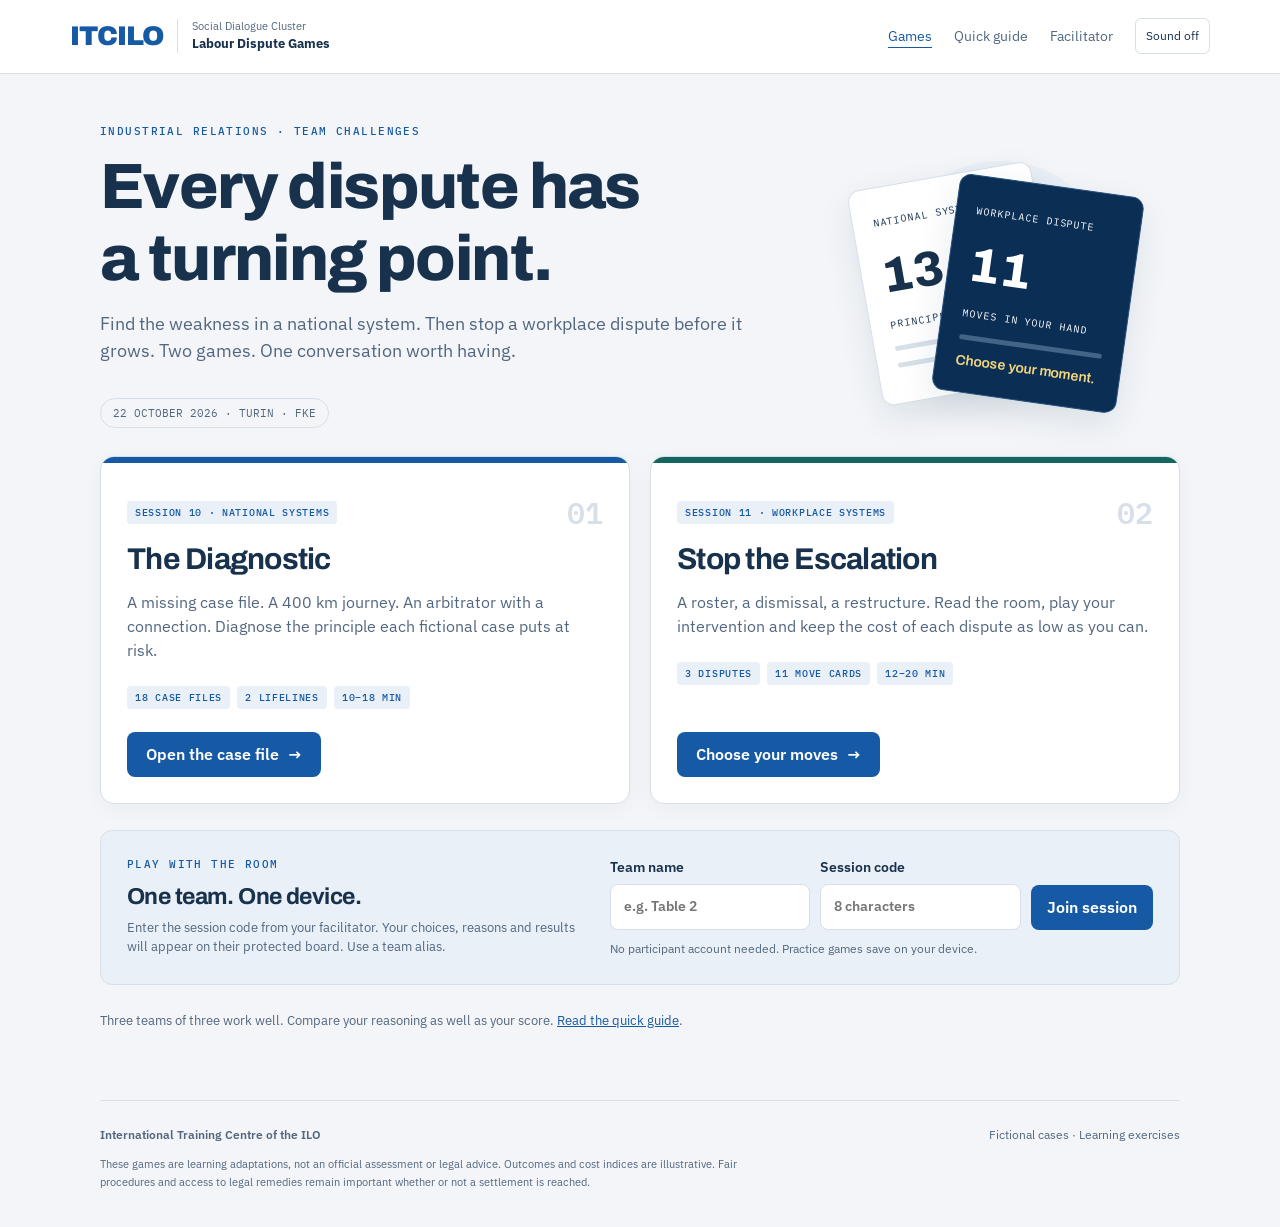
==== index.html @ d2820641 "Publish labour dispute games with secure live facilitator board" ====
<!doctype html>
<html lang="en">
<head>
<meta charset="utf-8"><meta name="viewport" content="width=device-width, initial-scale=1, viewport-fit=cover">
<meta name="theme-color" content="#0b2e55"><meta name="description" content="Two team games for labour dispute resolution training: The Diagnostic and Stop the Escalation. ITCILO Social Dialogue Cluster.">
<title>Labour Dispute Games · ITCILO</title>
<link rel="stylesheet" href="https://fonts.googleapis.com/css2?family=Archivo:wght@500;600;700;800;900&family=IBM+Plex+Mono:wght@400;500;600&family=IBM+Plex+Sans:wght@400;500;600;700&display=swap">
<style>:root{--navy:#0b2e55;--blue:#1659a5;--blue-dark:#104582;--teal:#146760;--gold:#f4d77c;--paper:#f3f5f8;--surface:#fff;--wash:#eaf0f7;--line:#d7dfe9;--ink:#18314c;--muted:#52677f;--green:#156344;--green-wash:#e6f3ec;--amber:#825a0c;--amber-wash:#fff3d6;--red:#a8342f;--red-wash:#fff0ec;--white:#fff;--shadow:0 5px 22px #1230500a;--body:'IBM Plex Sans',system-ui,sans-serif;--heading:'Archivo',system-ui,sans-serif;--mono:'IBM Plex Mono',monospace;--focus:#6c36ce;color-scheme:light}
:root[data-theme="dark"]{--paper:#0c1828;--surface:#13243a;--wash:#1d324c;--line:#35485f;--ink:#e1eaf5;--muted:#b0c0d3;--blue:#75b0f5;--blue-dark:#a0caff;--green:#79d5a6;--green-wash:#183b30;--amber:#f1cf7c;--amber-wash:#3b301a;--red:#ffa499;--red-wash:#412825;--focus:#c1a5ff;color-scheme:dark}
@media(prefers-color-scheme:dark){:root:not([data-theme="light"]){--paper:#0c1828;--surface:#13243a;--wash:#1d324c;--line:#35485f;--ink:#e1eaf5;--muted:#b0c0d3;--blue:#75b0f5;--blue-dark:#a0caff;--green:#79d5a6;--green-wash:#183b30;--amber:#f1cf7c;--amber-wash:#3b301a;--red:#ffa499;--red-wash:#412825;--focus:#c1a5ff;color-scheme:dark}}
*{box-sizing:border-box}html{scroll-behavior:smooth;scroll-padding-top:100px}body{margin:0;background:var(--paper);color:var(--ink);font:16px/1.5 var(--body);-webkit-text-size-adjust:100%}[hidden]{display:none!important}button,input,select,textarea{font:inherit}button{cursor:pointer}button:disabled{cursor:not-allowed}a{color:var(--blue)}a,button,input,textarea,select{touch-action:manipulation}h1,h2,h3,h4{font-family:var(--heading);line-height:1.12;letter-spacing:-.025em;margin:0}h1{font-size:clamp(34px,5.8vw,64px);font-weight:800}h2{font-size:clamp(25px,3vw,36px)}h3{font-size:21px}p{margin:0 0 14px}p:last-child{margin-bottom:0}button{color:inherit}input,select,textarea{width:100%;min-height:46px;padding:11px 13px;border:1px solid var(--line);background:var(--surface);border-radius:8px;color:var(--ink)}textarea{min-height:78px;resize:vertical}label{display:block;font-size:14px;font-weight:600}label>input,label>select,label>textarea{margin-top:6px}small,.small{font-size:13px;color:var(--muted)}.muted{color:var(--muted)}.mono{font-family:var(--mono);font-variant-numeric:tabular-nums}strong{font-weight:600}.skip{position:fixed;top:-80px;left:12px;z-index:40;background:var(--surface);padding:15px}.skip:focus{top:8px}:focus-visible{outline:3px solid var(--focus);outline-offset:3px}button:focus:not(:focus-visible){outline:none}.site-head{background:var(--surface);border-bottom:1px solid var(--line);position:sticky;top:0;z-index:20}.head-inner{max-width:1200px;padding:16px 30px;margin:auto;display:flex;align-items:center;justify-content:space-between;gap:18px}.wordmark{display:flex;align-items:center;gap:14px;text-decoration:none;color:var(--ink)}.wordmark>strong{font-family:var(--heading);font-size:27px;font-weight:900;letter-spacing:-1px;color:var(--blue)}.wordmark>span{border-left:1px solid var(--line);padding-left:14px;font-size:11px;line-height:1.4;color:var(--muted)}.wordmark b{font-size:13px;color:var(--ink)}nav{display:flex;align-items:center;gap:22px}nav a{text-decoration:none;color:var(--muted);font-size:14px}nav a:hover,nav a[aria-current="page"]{color:var(--blue);text-decoration:underline;text-underline-offset:6px}.icon-btn{padding:8px 10px;border:1px solid var(--line);border-radius:6px;background:var(--surface);font-size:12px}main{max-width:1140px;margin:0 auto;padding:38px 30px 70px;min-height:70vh;outline:none}.eyebrow{font:500 11px/1.4 var(--mono);text-transform:uppercase;letter-spacing:.13em;color:var(--blue);margin:0 0 12px}.lead{font-size:18px;color:var(--muted);max-width:62ch;margin-top:16px}.hero{display:grid;grid-template-columns:1.3fr .7fr;gap:50px;align-items:center;padding:12px 0 28px}.hero h1{max-width:14ch}.hero-label{display:inline-flex;border:1px solid var(--line);border-radius:50px;padding:7px 12px;font:11px var(--mono);color:var(--muted);margin-top:20px}.case-art{height:265px;position:relative;display:grid;place-items:center;isolation:isolate}.case-art:before{content:"";position:absolute;background:var(--wash);width:230px;height:230px;border-radius:50%;z-index:-2}.art-sheet{position:absolute;border:1px solid var(--line);border-radius:12px;box-shadow:0 13px 35px #0b2e5519;background:var(--surface);width:186px;padding:20px;height:218px;transform:rotate(-10deg) translateX(-44px)}.art-sheet.front{background:var(--navy);color:var(--white);transform:rotate(8deg) translate(40px,12px);border-color:#244f7c}.art-sheet .line{height:5px;background:var(--line);margin-top:12px;border-radius:3px}.art-sheet.front .line{background:#426487}.art-sheet b{display:block;font:800 49px var(--heading);margin:18px 0 8px}.art-sheet span{font:10px var(--mono);letter-spacing:.1em}.art-sheet .seal{color:var(--gold);font:600 14px var(--heading);margin-top:13px}.grid-two{display:grid;grid-template-columns:1fr 1fr;gap:20px}.game-card{border:1px solid var(--line);border-radius:14px;background:var(--surface);overflow:hidden;display:flex;flex-direction:column;box-shadow:var(--shadow)}.game-card .accent{height:6px;background:var(--blue)}.game-card.teal .accent{background:var(--teal)}.game-card .body{padding:26px;display:flex;flex-direction:column;flex:1}.game-card h2{font-size:30px;margin:8px 0 13px}.game-card p{color:var(--muted)}.card-top{display:flex;justify-content:space-between;align-items:center}.game-num{font:600 30px var(--mono);color:var(--line)}.tag{display:inline-flex;align-items:center;font:500 10px var(--mono);letter-spacing:.07em;text-transform:uppercase;border-radius:4px;padding:5px 8px;background:var(--wash);color:var(--blue)}.game-card .tags{display:flex;gap:7px;flex-wrap:wrap;margin:10px 0 23px}.game-card .btn{align-self:flex-start;margin-top:auto}.btn{display:inline-flex;align-items:center;justify-content:center;gap:9px;border:1px solid transparent;border-radius:8px;background:var(--blue);color:var(--surface);font-weight:600;min-height:45px;padding:11px 18px;text-decoration:none;line-height:1.3}.btn:hover:not(:disabled){background:var(--blue-dark)}.btn.secondary{background:var(--surface);color:var(--ink);border-color:var(--line)}.btn.secondary:hover:not(:disabled){background:var(--wash)}.btn.danger{background:var(--red);color:var(--surface)}.btn.gold{background:var(--gold);color:var(--navy)}.btn:disabled{opacity:.45}.btn.small{font-size:13px;min-height:36px;padding:8px 12px}.actions{display:flex;align-items:center;flex-wrap:wrap;gap:10px;margin-top:20px}.panel{background:var(--surface);border:1px solid var(--line);border-radius:12px;padding:26px;box-shadow:var(--shadow)}.section{margin-top:26px}.join-panel{margin-top:26px;display:grid;grid-template-columns:1fr 1.2fr;gap:30px;background:var(--wash);box-shadow:none}.join-panel h2{font-size:23px;margin-bottom:8px}.join-form{display:grid;grid-template-columns:1fr 1fr auto;align-items:end;gap:10px}.join-form .btn{padding-inline:15px}.join-note{grid-column:1/-1;font-size:12px;color:var(--muted)}.error{font-size:14px;color:var(--red);margin-top:12px}.error:empty{display:none}.notice{border:1px solid var(--line);border-left:4px solid var(--blue);padding:14px 18px;background:var(--wash);border-radius:7px;font-size:14px;margin-bottom:20px}.notice.warning{border-left-color:var(--amber);background:var(--amber-wash);color:var(--amber)}.notice.good{border-left-color:var(--green);background:var(--green-wash);color:var(--green)}.notice .actions{margin-top:10px}.back{display:inline-block;text-decoration:none;font-size:13px;margin-bottom:20px}.setup{max-width:780px;margin:auto}.setup h1{font-size:40px}.setup .lead{font-size:16px}.fields{display:grid;grid-template-columns:1fr 1fr;gap:18px;margin:24px 0}.fields .wide{grid-column:1/-1}.choice-row{display:flex;gap:10px;flex-wrap:wrap;margin-top:8px}.choice{flex:1;text-align:left;background:var(--surface);border:1px solid var(--line);padding:15px;border-radius:8px;min-width:125px}.choice b{display:block;font-size:21px}.choice span{font-size:12px;color:var(--muted)}.choice[aria-pressed="true"]{border:2px solid var(--blue);padding:14px;background:var(--wash)}.rules{display:grid;grid-template-columns:repeat(3,1fr);gap:13px;margin:20px 0}.rule{font-size:13px;color:var(--muted)}.rule b{display:block;color:var(--ink);margin-bottom:4px}.game-top{display:flex;align-items:center;justify-content:space-between;gap:14px;flex-wrap:wrap;margin-bottom:18px}.game-top h1{font-size:26px}.connection{font-size:12px;color:var(--muted);display:flex;align-items:center;gap:7px}.dot{width:7px;height:7px;background:var(--green);border-radius:50%;display:inline-block}.hud{display:grid;grid-template-columns:1.3fr 1fr 1fr 1fr;border:1px solid var(--line);border-radius:10px;background:var(--surface);margin-bottom:17px;overflow:hidden}.stat{padding:14px 18px;border-right:1px solid var(--line);min-width:0}.stat:last-child{border:0}.stat small{display:block;font-size:10px;letter-spacing:.08em;text-transform:uppercase;font-family:var(--mono)}.stat b{display:block;font:600 24px var(--mono);margin-top:2px}.stat.team b{font:600 17px var(--heading);margin-top:7px;overflow-wrap:anywhere}.progress{height:4px;background:var(--line);border-radius:2px;overflow:hidden;margin-bottom:22px}.progress i{display:block;background:var(--blue);height:100%;transition:width .4s}.case-layout{display:grid;grid-template-columns:minmax(0,1fr) 240px;gap:20px;align-items:start}.case-content{padding:30px;position:relative}.case-stamp{display:flex;align-items:center;justify-content:space-between;gap:10px;margin-bottom:15px}.case-stamp .eyebrow{margin:0}.case-prompt{font:600 clamp(22px,2.7vw,29px)/1.35 var(--heading);letter-spacing:-.015em;margin:0 0 22px;overflow-wrap:anywhere}.side-note{background:var(--wash);border:1px solid var(--line);padding:20px;border-radius:10px;font-size:14px}.side-note h3{font-size:17px;margin-bottom:11px}.side-note p{color:var(--muted);font-size:13px}.side-note ol{padding-left:19px;margin:0;color:var(--muted);font-size:13px}.side-note li{margin-bottom:9px}.principles{display:grid;grid-template-columns:repeat(3,minmax(0,1fr));gap:9px;margin-top:14px}.principle{border:1px solid var(--line);background:var(--surface);border-radius:7px;display:flex;align-items:center;gap:8px;text-align:left;padding:12px 10px;font-size:13px;min-height:51px;overflow-wrap:anywhere}.principle em{font:11px var(--mono);font-style:normal;color:var(--muted)}.principle:hover:not(:disabled),.move:hover:not(:disabled){border-color:var(--blue);background:var(--wash)}.principle.selected,.move.selected{border:2px solid var(--blue);background:var(--wash);padding:11px 9px}.principle:disabled{opacity:.3}.principle.correct{opacity:1;color:var(--green);background:var(--green-wash);border-color:var(--green)}.principle.incorrect{opacity:1;color:var(--red);background:var(--red-wash);border-color:var(--red)}.commit{border-top:1px solid var(--line);margin-top:23px;padding-top:19px}.confidence{display:flex;gap:15px;flex-wrap:wrap;margin:14px 0;font-size:13px}.confidence label{font-weight:400;display:flex;align-items:center;gap:6px;font-size:13px}.confidence input{width:16px;min-height:16px;height:16px;margin:0;accent-color:var(--blue)}.feedback{margin-top:22px;border:1px solid var(--line);border-radius:9px;padding:21px;background:var(--wash)}.feedback h3{font-size:22px;margin-bottom:11px}.feedback.good{background:var(--green-wash);border-color:var(--green)}.feedback.good h3{color:var(--green)}.feedback.hold{background:var(--amber-wash);border-color:var(--amber)}.feedback.hold h3{color:var(--amber)}.feedback.bad{background:var(--red-wash);border-color:var(--red)}.feedback.bad h3{color:var(--red)}.feedback p{font-size:15px}.def{font-size:13px;border-top:1px solid var(--line);padding-top:12px;margin-top:12px;color:var(--muted)}.cost-ladder{display:grid;grid-template-columns:repeat(6,1fr);margin:18px 0 25px;gap:5px}.cost-step{font:12px var(--mono);text-align:center;color:var(--muted)}.cost-step:before{content:"";display:block;height:7px;background:var(--line);border-radius:2px;margin-bottom:5px}.cost-step.on:before{background:var(--blue)}.cost-step.hot:before{background:var(--red)}.cost-step.active{font-weight:600;color:var(--ink)}.hand{display:grid;grid-template-columns:repeat(3,minmax(0,1fr));gap:11px}.move{display:flex;flex-direction:column;gap:8px;text-align:left;border:1px solid var(--line);border-radius:8px;padding:14px;background:var(--surface);min-height:180px;position:relative;transition:transform .15s,border-color .15s}.move.selected{padding:13px;transform:translateY(-4px)}.move-top{display:flex;justify-content:space-between;align-items:center;font:11px var(--mono);color:var(--muted)}.move strong{font:600 16px/1.25 var(--heading)}.move .desc{font-size:12px;line-height:1.4;color:var(--muted)}.move.used{background:var(--wash);border-style:dashed}.move.used strong{color:var(--muted)}.used-mark{font:10px var(--mono);text-transform:uppercase;color:var(--muted);margin-top:auto}.selection-line{font-size:14px;margin-top:20px;color:var(--muted)}.result-hero{background:var(--navy);color:var(--white);border-radius:12px;padding:32px;margin-bottom:23px}.result-hero .eyebrow{color:var(--gold)}.result-hero h1{font-size:35px}.big-score{font:700 clamp(48px,8vw,76px)/1.1 var(--mono);letter-spacing:-.06em;margin:20px 0}.big-score span{font-size:24px;color:#c0d1e5;letter-spacing:0}.result-hero p{color:#d2e0f1}.metrics{display:grid;grid-template-columns:repeat(3,1fr);gap:10px;margin-top:24px}.metric{border-top:1px solid #53708e;padding-top:12px;font-size:12px;color:#c5d6e9}.metric b{font:500 24px var(--mono);display:block;color:var(--white);margin-bottom:2px}.review-list{margin:18px 0}.review{border:1px solid var(--line);border-radius:8px;margin-top:9px;background:var(--surface);overflow:hidden}.review summary{padding:15px 17px;font-size:14px;cursor:pointer}.review .review-body{padding:0 17px 17px;font-size:14px;color:var(--muted)}.review .review-body p{margin:0 0 8px}.badge{display:inline-block;font:10px var(--mono);border-radius:4px;padding:4px 7px;background:var(--wash);color:var(--muted)}.badge.good{background:var(--green-wash);color:var(--green)}.badge.bad{background:var(--red-wash);color:var(--red)}.badge.hold{background:var(--amber-wash);color:var(--amber)}.rank{font:600 23px var(--mono);color:var(--blue)}.table-wrap{overflow-x:auto;margin-top:17px}table{width:100%;border-collapse:collapse;font-size:14px}th{text-align:left;font:11px var(--mono);text-transform:uppercase;color:var(--muted);padding:12px 10px;border-bottom:2px solid var(--line)}td{padding:14px 10px;border-bottom:1px solid var(--line);vertical-align:top}td:first-child,th:first-child{padding-left:0}td.team-name{font-weight:600;max-width:170px;overflow-wrap:anywhere}.board-head{background:var(--navy);color:var(--white);border-radius:12px;padding:26px;display:flex;justify-content:space-between;gap:24px;align-items:center;margin:20px 0}.board-head .eyebrow{color:var(--gold)}.room-code{font:600 clamp(27px,5vw,47px) var(--mono);letter-spacing:.12em;overflow-wrap:anywhere}.room-clock{font:500 42px var(--mono)}.board-head small{color:#c9d9ee}.session-list{display:grid;grid-template-columns:repeat(auto-fit,minmax(210px,1fr));gap:10px;margin:20px 0}.session-button{text-align:left;padding:15px;border:1px solid var(--line);background:var(--surface);border-radius:8px}.session-button[aria-pressed=true]{border:2px solid var(--blue);padding:14px;background:var(--wash)}.session-button b{display:block;margin:5px 0;font-size:15px}.session-button .mono{font-size:12px;color:var(--blue)}.login-panel{max-width:500px;margin:40px auto}.login-panel h1{font-size:34px}.login-panel label{margin-top:18px}.guide h1{font-size:44px}.guide .panel h2{font-size:27px;margin-bottom:15px}.guide li{margin-bottom:9px}.source-list{display:flex;gap:10px;flex-wrap:wrap;margin-top:20px}.source-list a{font-size:13px;display:inline-block;border:1px solid var(--line);padding:10px 12px;border-radius:6px;background:var(--surface)}.site-foot{border-top:1px solid var(--line);max-width:1080px;margin:auto;padding:25px 0 35px;color:var(--muted);font-size:12px}.site-foot>div{display:flex;justify-content:space-between;gap:20px;margin-bottom:12px}.site-foot p{max-width:95ch;font-size:11px;line-height:1.6}.toast{position:fixed;bottom:25px;left:50%;transform:translateX(-50%);background:var(--navy);color:var(--white);padding:12px 19px;border:1px solid #5c7898;border-radius:9px;max-width:calc(100vw - 30px);font-size:14px;z-index:80;opacity:0;pointer-events:none}.toast.visible{opacity:1}.empty{text-align:center;padding:40px 20px;color:var(--muted);border:1px dashed var(--line);border-radius:10px}.screen-only{}.projector .admin-controls,.projector .details-area,.projector .create-room,.projector .session-list,.projector .board-intro{display:none}.projector table{font-size:20px}.projector th{font-size:13px}.projector .board-head{padding:40px}.projector .room-code{font-size:54px}.projector .room-clock{font-size:60px}.projector .rank{font-size:30px}.login-panel input{font-size:16px}.divider{border:0;border-top:1px solid var(--line);margin:25px 0}dialog{background:var(--surface);color:var(--ink);border:1px solid var(--line);border-radius:12px;max-width:440px;padding:26px}dialog::backdrop{background:#071c37aa}dialog h2{font-size:26px;margin-bottom:12px}dialog .actions{justify-content:flex-end}.theme-select{width:auto;min-height:30px;padding:3px 7px;font-size:11px}.saved-grid{display:flex;flex-wrap:wrap;gap:10px;margin:20px 0}.linklike{border:0;background:none;color:var(--blue);padding:0;font-size:13px;text-decoration:underline;cursor:pointer}.streak{font:12px var(--mono);color:var(--green);margin-left:auto}.share-link{font-size:12px;font-family:var(--mono);overflow-wrap:anywhere}.timer-expired{color:var(--gold)}.takeaway-status{min-height:20px;font-size:12px;color:var(--muted);margin-top:7px}.takeaway-status:empty{min-height:0}.practice-table{margin-top:16px}.choice-row+.small{margin-top:8px}.field-title{font-size:14px;font-weight:600}.hint-button{font-size:12px;padding:7px 10px;min-height:34px}.lock-row{display:flex;gap:12px;align-items:center;flex-wrap:wrap}.lock-row .btn{margin-right:auto}.fade-in{animation:appear .25s ease}@keyframes appear{from{opacity:.4;transform:translateY(5px)}to{opacity:1;transform:translateY(0)}}
@media(max-width:1050px){.hero{gap:20px}.case-layout{grid-template-columns:minmax(0,1fr) 205px}.principles{grid-template-columns:repeat(2,minmax(0,1fr))}.join-panel{grid-template-columns:1fr}.site-foot{margin-inline:30px}.case-content{padding:24px}.hand{grid-template-columns:repeat(2,minmax(0,1fr))}}
@media(max-width:700px){.head-inner{padding:12px 16px;gap:10px;flex-wrap:wrap}.wordmark>strong{font-size:23px}nav{gap:17px;margin-left:auto}nav a{font-size:12px}.wordmark>span{font-size:9px}.wordmark b{font-size:11px}.icon-btn{font-size:10px;padding:6px}main{padding:25px 16px 45px}.hero{grid-template-columns:1fr;padding-top:5px}.hero h1{max-width:19ch}.hero .lead{font-size:16px}.case-art{display:none}.grid-two{grid-template-columns:1fr}.game-card .body{padding:23px}.game-card h2{font-size:28px}.join-panel{padding:20px;gap:20px}.join-form{grid-template-columns:1fr 1fr}.join-form .btn{grid-column:1/-1}.fields{grid-template-columns:1fr;gap:15px}.fields .wide{grid-column:auto}.setup{padding:23px}.setup h1{font-size:34px}.rules{grid-template-columns:1fr;gap:10px}.rule b{display:inline;margin-right:6px}.case-layout{grid-template-columns:1fr}.side-note{display:none}.case-content{padding:21px}.case-prompt{font-size:23px}.principles{grid-template-columns:repeat(2,minmax(0,1fr))}.principle{font-size:13px;padding:11px 9px}.principle.selected{padding:10px 8px}.hand{gap:9px}.move{padding:12px;min-height:192px}.move.selected{padding:11px}.move strong{font-size:15px}.move .desc{font-size:12px}.hud{grid-template-columns:1fr 1fr}.stat{padding:11px 14px}.stat:nth-child(2){border-right:0}.stat:nth-child(-n+2){border-bottom:1px solid var(--line)}.stat b{font-size:21px}.game-top h1{font-size:23px}.panel{padding:21px}.board-head{flex-direction:column;align-items:flex-start;gap:12px;padding:21px}.room-code{font-size:30px}.board-head .clock-box{display:flex;gap:14px;align-items:center}.room-clock{font-size:35px}.result-hero{padding:26px}.result-hero h1{font-size:28px}.metrics{grid-template-columns:repeat(3,1fr)}.metric b{font-size:22px}.metric{font-size:11px}.site-foot{margin-inline:16px}.site-foot>div{flex-direction:column;gap:6px}.choice{padding:12px}.choice[aria-pressed=true]{padding:11px}.choice span{font-size:11px}.projector .board-head{padding:25px}.projector .room-code{font-size:33px}.projector table{font-size:15px}.source-list{flex-direction:column}.review summary{font-size:13px}.back{margin-bottom:15px}.case-stamp .tag{font-size:9px}}
@media(max-width:390px){nav{width:100%;justify-content:space-between;margin-top:3px}.choice{min-width:90px;flex-basis:90px}.hand{grid-template-columns:1fr 1fr}.move{padding:10px}.move.selected{padding:9px}.case-content{padding:16px}.principle{font-size:12px}}
@media(prefers-reduced-motion:reduce){html{scroll-behavior:auto}*,*:before,*:after{animation:none!important;transition:none!important}}
@media print{.site-head,.site-foot,nav,.admin-controls,.actions,.create-room,.session-list,.screen-only{display:none!important}main{max-width:none;padding:0}.panel,.board-head,.result-hero{box-shadow:none;break-inside:avoid}.review{break-inside:avoid}.review .review-body{display:block}body{background:white;color:black}.projector table{font-size:14px}details::details-content{display:block}a{color:black}.result-hero,.board-head{color:black;background:white;border:1px solid #888}.result-hero p,.metric,.metric b,.board-head small,.board-head .eyebrow{color:black}}
</style>
</head>
<body>
<a class="skip" href="#main">Skip to game</a>
<header class="site-head"><div class="head-inner"><a href="#hub" class="wordmark" aria-label="ITCILO Labour Dispute Games home"><strong>ITCILO</strong><span>Social Dialogue Cluster<br><b>Labour Dispute Games</b></span></a><nav aria-label="Main navigation"><a href="#hub">Games</a><a href="#guide">Quick guide</a><a href="#facilitator">Facilitator</a><button id="sound" class="icon-btn" aria-pressed="false">Sound off</button></nav></div></header>
<main id="main" tabindex="-1"></main>
<footer class="site-foot"><div><strong>International Training Centre of the ILO</strong><span>Fictional cases · Learning exercises</span></div><p>These games are learning adaptations, not an official assessment or legal advice. Outcomes and cost indices are illustrative. Fair procedures and access to legal remedies remain important whether or not a settlement is reached.</p></footer>
<div id="toast" class="toast" role="status" aria-live="polite"></div>
<dialog id="confirm"><form method="dialog"><h2 id="confirm-title">Confirm</h2><p id="confirm-copy"></p><div class="actions"><button value="cancel" class="btn secondary">Cancel</button><button value="ok" class="btn">Continue</button></div></form></dialog>
<noscript><div class="notice">Enable JavaScript to play the games.</div></noscript>
<script>const DATA = {
  "PRINCIPLES": [
    {
      "id": "efficiency",
      "n": 1,
      "name": "Efficiency",
      "def": "The institution resolves disputes while minimizing resource use and maximizing net benefit, tempered by the complexity of the case."
    },
    {
      "id": "speediness",
      "n": 2,
      "name": "Speediness",
      "def": "Dispute resolution without undue delay, through swift, streamlined and unbureaucratic procedures."
    },
    {
      "id": "accountability",
      "n": 3,
      "name": "Accountability",
      "def": "The institution promotes transparency and has mechanisms making it, and its practitioners, answerable to society for performance."
    },
    {
      "id": "accessibility",
      "n": 4,
      "name": "Accessibility",
      "def": "The institution takes measures to reduce or remove barriers to resolving disputes — including factors that quietly put users off."
    },
    {
      "id": "independence",
      "n": 5,
      "name": "Independence",
      "def": "The institution performs its functions by reference to the law and merit, without inappropriate external influence."
    },
    {
      "id": "impartiality",
      "n": 6,
      "name": "Impartiality",
      "def": "The institution guards against actual or perceived bias, including through a culture of declaring and managing conflicts of interest."
    },
    {
      "id": "fairness",
      "n": 7,
      "name": "Fairness",
      "def": "Outcomes are not only fair but are reached, and seen to be reached, in a fair way."
    },
    {
      "id": "equality",
      "n": 8,
      "name": "Equality",
      "def": "The institution provides for equality by facilitating fair and equitable redress for disputes."
    },
    {
      "id": "professionalism",
      "n": 9,
      "name": "Professionalism",
      "def": "The institution has specialized expertise, recruits on merit, trains its people, and holds them to published standards of conduct."
    },
    {
      "id": "enforcement",
      "n": 10,
      "name": "Enforcement",
      "def": "The institution has mechanisms to ensure effective compliance with the final resolution."
    },
    {
      "id": "voluntarism",
      "n": 11,
      "name": "Voluntarism",
      "def": "Parties have a free choice of method and retain control over the process and its outcome. Not absolute: law or a collective agreement may prescribe."
    },
    {
      "id": "confidentiality",
      "n": 12,
      "name": "Confidentiality",
      "def": "Nothing produced in the dispute resolution process is disclosed to non-participants, subject to specified exceptions."
    },
    {
      "id": "prevention",
      "n": 13,
      "name": "Prevention",
      "def": "An effective institution assists in preventing disputes, not only in resolving them once they have erupted."
    }
  ],
  "SYMPTOMS": [
    {
      "ref": "A-11",
      "text": "The only office that accepts filings is 400 kilometres away, and it opens 09:00 to 15:00 on weekdays.",
      "answer": [
        "accessibility"
      ],
      "why": "Opening hours that require a day off, and a journey most claimants cannot afford, are exactly the barriers the tool means by factors that “obstruct or disincentivize use”."
    },
    {
      "ref": "A-27",
      "text": "The hearing is adjourned because nobody can find the case file. It is the second time this year.",
      "answer": [
        "efficiency"
      ],
      "why": "Case management and accurate, retrievable records sit under efficiency. Every lost file is a wasted hearing day paid for by both parties."
    },
    {
      "ref": "B-03",
      "text": "The law sets a 30-day limit for conciliation. Last year the average was eleven months. Nobody reports that figure.",
      "answer": [
        "speediness"
      ],
      "why": "Speediness is measured by whether statutory deadlines are met and whether delay is monitored at all. Unmeasured delay is nobody’s problem."
    },
    {
      "ref": "B-14",
      "text": "You ask how many cases the institution closed last year. Nobody can tell you, and nothing is published.",
      "answer": [
        "accountability"
      ],
      "why": "Public performance reporting is the cheapest accountability measure there is, and its absence is the easiest finding to act on."
    },
    {
      "ref": "C-02",
      "text": "The institution’s budget was cut by 40 per cent the year after it ruled against a state-owned enterprise.",
      "answer": [
        "independence"
      ],
      "why": "Funding is the quietest lever of all. If the budget can be squeezed after an unpopular decision, the institution is not independent whatever the statute says."
    },
    {
      "ref": "C-19",
      "text": "The arbitrator’s brother-in-law is HR director at the respondent company. He did not mention it.",
      "answer": [
        "impartiality"
      ],
      "why": "Independence is about the institution and the outside world; impartiality is about this individual and this case. The failure here is the undeclared interest."
    },
    {
      "ref": "D-08",
      "text": "The decision arrives as a single line: “Claim dismissed.” No reasons are given.",
      "answer": [
        "fairness"
      ],
      "why": "Reasoned decision-making is a fairness element. Justice has to be seen to be done, and an unexplained outcome cannot be."
    },
    {
      "ref": "D-21",
      "text": "Women are 42 per cent of the workforce and 9 per cent of claimants. Nobody has asked why.",
      "answer": [
        "equality"
      ],
      "why": "Equality is not about who walks through the door. It is about who never does — which is why the tool asks for disaggregated data."
    },
    {
      "ref": "E-05",
      "text": "The conciliator transferred in from the vehicle licensing desk three weeks ago, after two days of induction.",
      "answer": [
        "professionalism"
      ],
      "why": "Conciliation is a taught, accredited skill that decays without practice. Specialization and induction are both professionalism elements."
    },
    {
      "ref": "E-17",
      "text": "The tribunal awarded three months’ pay. Eighteen months later the worker is still trying to collect it.",
      "answer": [
        "enforcement"
      ],
      "why": "An unenforceable award is an expensive piece of paper. A system can score well on everything else and still fail here."
    },
    {
      "ref": "F-06",
      "text": "Both parties want to attempt a settlement they design themselves. They are told the matter must go to arbitration, but no legal or agreed requirement is identified.",
      "answer": [
        "voluntarism"
      ],
      "why": "Voluntarism means free choice of method and control of the outcome. It is not absolute — but a blanket requirement with no justification is a failure."
    },
    {
      "ref": "F-12",
      "text": "What a party said in mediation last month appears in the employer’s submission to the court.",
      "answer": [
        "confidentiality"
      ],
      "why": "No confidentiality, no candour. No candour, no settlement. Exceptions have to be defined in advance, not improvised."
    },
    {
      "ref": "G-01",
      "text": "The same shift-pattern dispute has arrived from the same sector eleven times. Nobody has asked why.",
      "answer": [
        "prevention"
      ],
      "why": "Repeated disputes with the same underlying cause call for analysis and preventive action, rather than processing every case in isolation."
    },
    {
      "ref": "A-33",
      "text": "The filing form runs to nine pages and must be countersigned by an advocate.",
      "answer": [
        "accessibility"
      ],
      "why": "A procedure only a lawyer can start is a procedure most workers cannot use. Complexity is a barrier like any other."
    },
    {
      "ref": "C-24",
      "text": "Appointments to the tribunal are made personally by the minister. There are no published criteria.",
      "answer": [
        "independence"
      ],
      "why": "Transparent, merit-based appointment is an independence element. An appointment that is a gift can be withdrawn like one."
    },
    {
      "ref": "C-31",
      "text": "A conciliator accepts a lunch invitation from one party’s lawyer while the case is live.",
      "answer": [
        "impartiality"
      ],
      "why": "The standard covers perceived as well as actual bias. Nothing improper need have been said for the process to look bought."
    },
    {
      "ref": "E-28",
      "text": "A settlement signed at conciliation cannot be enforced without starting fresh proceedings in another court.",
      "answer": [
        "enforcement"
      ],
      "why": "Enforcement includes an accessible way to give settlements legal effect and secure compliance. Ratification may be required in some systems; unnecessary fresh litigation can undermine the remedy."
    },
    {
      "ref": "B-22",
      "text": "A case has lain dormant for fourteen months. There is no route to complain about the delay.",
      "answer": [
        "speediness",
        "accountability"
      ],
      "why": "Both are defensible. Speediness asks whether delay is monitored and whether there is a complaints route; accountability asks whether anyone answers for performance. Plenty of systems are slow — the ones that improve are the ones you can complain to."
    }
  ],
  "CARDS": [
    {
      "id": "c1",
      "name": "Standing joint forum",
      "src": "R94",
      "desc": "A regular body where management and workers discuss operational matters that are not on the bargaining table."
    },
    {
      "id": "c2",
      "name": "Notice and consultation",
      "src": "R94",
      "desc": "Tell people before you change something that affects them, and hear them before it is final."
    },
    {
      "id": "c3",
      "name": "Written grievance procedure",
      "src": "R130",
      "desc": "A route anyone can find and use, uncomplicated, with formality kept to a minimum."
    },
    {
      "id": "c4",
      "name": "Time limits, measured",
      "src": "R130",
      "desc": "A deadline at each stage, compliance reported monthly to someone senior."
    },
    {
      "id": "c5",
      "name": "Right to representation",
      "src": "R130",
      "desc": "Enable representation and accompaniment through the applicable grievance procedure, including appropriate workers’ representatives."
    },
    {
      "id": "c6",
      "name": "Supervisor conflict training",
      "src": "ICMS",
      "desc": "Line managers equipped to handle a disagreement rather than escalate it."
    },
    {
      "id": "c7",
      "name": "A second door",
      "src": "ICMS",
      "desc": "Another way in besides the line manager, and people know it exists."
    },
    {
      "id": "c8",
      "name": "Internal mediation",
      "src": "ICMS",
      "desc": "A neutral inside the organization that both sides actually trust."
    },
    {
      "id": "c9",
      "name": "The CBA disputes procedure",
      "src": "C154",
      "desc": "Use the dispute procedure agreed in the collective agreement, while preserving applicable legal rights and remedies."
    },
    {
      "id": "c10",
      "name": "External conciliation",
      "src": "R92",
      "desc": "Invite an external conciliator to help the parties find a voluntary settlement. Check applicable procedures and limitation periods."
    },
    {
      "id": "c11",
      "name": "Restate the decision",
      "src": "—",
      "desc": "Put the original decision in writing, formally, and hold the line."
    }
  ],
  "SCENARIOS": [
    {
      "id": "roster",
      "name": "The Roster",
      "blurb": "An operational change nobody explained. Five stages from a shrug to a strike notice.",
      "fail": "Notice of strike is served. The dispute is now public, expensive and out of your hands.",
      "stages": [
        {
          "text": "A supervisor rewrites next month’s shift roster. No explanation is given. Two workers object at the end of the shift.",
          "outcomes": {
            "c1": {
              "kind": "resolve",
              "msg": "The roster change goes to the joint forum first. Both objections surface there and are settled before anyone feels ambushed."
            },
            "c2": {
              "kind": "resolve",
              "msg": "You explain the reason and hear the objection before the roster is final. It takes nine minutes and the dispute never exists."
            },
            "c3": {
              "kind": "hold",
              "msg": "A procedure exists, and they could use it. They have not yet, and the roster still makes no sense to them."
            },
            "c4": {
              "kind": "escalate",
              "msg": "The immediate issue is the unexplained roster change and the two workers’ objections. A deadline accelerates a process; it cannot by itself correct its substance, independence or representation. In this round it remains unanswered, so the dispute advances."
            },
            "c5": {
              "kind": "escalate",
              "msg": "The immediate issue is the unexplained roster change and the two workers’ objections. Representation supports a fair process, but does not by itself answer the complaint or require the other side to agree. In this round it remains unanswered, so the dispute advances."
            },
            "c6": {
              "kind": "resolve",
              "msg": "The supervisor is trained for exactly this. She explains the reasoning, takes the objection seriously, and adjusts one shift."
            },
            "c7": {
              "kind": "hold",
              "msg": "They now have somewhere else to raise it — useful, but the original grievance is still unanswered."
            },
            "c8": {
              "kind": "escalate",
              "msg": "The immediate issue is the unexplained roster change and the two workers’ objections. A mediator needs both parties’ agreement and a live issue they are willing to address; an offer alone does not settle the case. In this round it remains unanswered, so the dispute advances."
            },
            "c9": {
              "kind": "escalate",
              "msg": "The immediate issue is the unexplained roster change and the two workers’ objections. An agreed collective procedure must apply to this issue and be activated by the parties; citing it alone is insufficient. In this round it remains unanswered, so the dispute advances."
            },
            "c10": {
              "kind": "escalate",
              "msg": "You have called in the public conciliator over a roster query. It signals that this is already a dispute, and now it is one."
            },
            "c11": {
              "kind": "escalate",
              "msg": "You put the roster in writing and restate it. It reads as a refusal to engage, and the shift closes ranks."
            }
          }
        },
        {
          "text": "The supervisor tells them the decision is final. They repeat the conversation to the rest of the shift over lunch.",
          "outcomes": {
            "c1": {
              "kind": "escalate",
              "msg": "The immediate issue is the supervisor’s refusal to reconsider and the shift’s growing distrust. A standing forum can support prevention and consultation, but a meeting alone does not determine this complaint. In this round it remains unanswered, so the dispute advances."
            },
            "c2": {
              "kind": "escalate",
              "msg": "Consultation after the decision is final is not consultation, and they say so."
            },
            "c3": {
              "kind": "hold",
              "msg": "You point them at the grievance procedure. Correct, but it reads as being sent away, and the shift is still talking."
            },
            "c4": {
              "kind": "escalate",
              "msg": "The immediate issue is the supervisor’s refusal to reconsider and the shift’s growing distrust. A deadline accelerates a process; it cannot by itself correct its substance, independence or representation. In this round it remains unanswered, so the dispute advances."
            },
            "c5": {
              "kind": "hold",
              "msg": "They are told they may bring a representative. Helpful, and it also confirms to them that this is now formal."
            },
            "c6": {
              "kind": "resolve",
              "msg": "The supervisor reopens it herself rather than defending the position. The shift sees someone listening, and it stops there."
            },
            "c7": {
              "kind": "resolve",
              "msg": "They raise it through the second door. Someone outside the reporting line looks at it on its merits and fixes the roster."
            },
            "c8": {
              "kind": "resolve",
              "msg": "An internal mediator takes thirty minutes with the supervisor and the two workers. Everyone leaves having been heard."
            },
            "c9": {
              "kind": "escalate",
              "msg": "The immediate issue is the supervisor’s refusal to reconsider and the shift’s growing distrust. An agreed collective procedure must apply to this issue and be activated by the parties; citing it alone is insufficient. In this round it remains unanswered, so the dispute advances."
            },
            "c10": {
              "kind": "escalate",
              "msg": "The immediate issue is the supervisor’s refusal to reconsider and the shift’s growing distrust. External conciliation needs the parties’ engagement and a defined dispute; referring out does not itself answer the underlying concern. In this round it remains unanswered, so the dispute advances."
            },
            "c11": {
              "kind": "escalate",
              "msg": "A second written restatement. The shift now has evidence that nobody will move, and the rep is brought in."
            }
          }
        },
        {
          "text": "The union representative emails HR setting out the objection. Nine days pass with no reply.",
          "outcomes": {
            "c1": {
              "kind": "escalate",
              "msg": "The joint forum is the right machinery at the wrong moment. This is past prevention."
            },
            "c2": {
              "kind": "escalate",
              "msg": "The immediate issue is the unanswered representative’s email after nine days. Information and consultation must be meaningful and directed to the disputed issue; merely announcing the decision does not review it. In this round it remains unanswered, so the dispute advances."
            },
            "c3": {
              "kind": "resolve",
              "msg": "You activate the grievance procedure, arrange a prompt meeting with the representative and address the roster objection. In this case the parties agree a workable change."
            },
            "c4": {
              "kind": "resolve",
              "msg": "The clock is the whole problem. A measured deadline means the email is answered on day two and the heat goes out of it."
            },
            "c5": {
              "kind": "hold",
              "msg": "Representation is confirmed. The rep is already involved, so this changes little."
            },
            "c6": {
              "kind": "escalate",
              "msg": "The immediate issue is the unanswered representative’s email after nine days. Training helps managers handle future conflict; it does not by itself supply the missing review or agreement in this case. In this round it remains unanswered, so the dispute advances."
            },
            "c7": {
              "kind": "hold",
              "msg": "Another entry point helps future cases. It does not answer the email sitting in the inbox."
            },
            "c8": {
              "kind": "resolve",
              "msg": "Mediation is offered and taken. Nine days of silence is undone by one scheduled conversation."
            },
            "c9": {
              "kind": "escalate",
              "msg": "The immediate issue is the unanswered representative’s email after nine days. An agreed collective procedure must apply to this issue and be activated by the parties; citing it alone is insufficient. In this round it remains unanswered, so the dispute advances."
            },
            "c10": {
              "kind": "escalate",
              "msg": "The immediate issue is the unanswered representative’s email after nine days. External conciliation needs the parties’ engagement and a defined dispute; referring out does not itself answer the underlying concern. In this round it remains unanswered, so the dispute advances."
            },
            "c11": {
              "kind": "escalate",
              "msg": "You reply after nine days by restating the decision. The delay and the content both land badly."
            }
          }
        },
        {
          "text": "A formal grievance is filed. HR acknowledges receipt and schedules nothing.",
          "outcomes": {
            "c1": {
              "kind": "escalate",
              "msg": "The immediate issue is the formal grievance with no hearing scheduled. A standing forum can support prevention and consultation, but a meeting alone does not determine this complaint. In this round it remains unanswered, so the dispute advances."
            },
            "c2": {
              "kind": "escalate",
              "msg": "The immediate issue is the formal grievance with no hearing scheduled. Information and consultation must be meaningful and directed to the disputed issue; merely announcing the decision does not review it. In this round it remains unanswered, so the dispute advances."
            },
            "c3": {
              "kind": "hold",
              "msg": "The procedure exists and is now in use. It is still not moving."
            },
            "c4": {
              "kind": "resolve",
              "msg": "Measured deadlines trigger a prompt hearing rather than another acknowledgement. The roster concern is heard and the parties agree a workable response."
            },
            "c5": {
              "kind": "resolve",
              "msg": "The worker and representative take part in a properly convened hearing. The concern is tested, reasons are given and a practical shift arrangement is accepted in this case."
            },
            "c6": {
              "kind": "escalate",
              "msg": "Training the supervisor is the right fix three weeks too late."
            },
            "c7": {
              "kind": "escalate",
              "msg": "The immediate issue is the formal grievance with no hearing scheduled. Another entry point needs someone empowered to act; signposting alone leaves the substantive issue unresolved. In this round it remains unanswered, so the dispute advances."
            },
            "c8": {
              "kind": "resolve",
              "msg": "Mediation runs alongside the grievance and produces an agreed shift swap. The grievance is withdrawn."
            },
            "c9": {
              "kind": "hold",
              "msg": "The collective agreement route is available. Nobody has opened it yet."
            },
            "c10": {
              "kind": "escalate",
              "msg": "The immediate issue is the formal grievance with no hearing scheduled. External conciliation needs the parties’ engagement and a defined dispute; referring out does not itself answer the underlying concern. In this round it remains unanswered, so the dispute advances."
            },
            "c11": {
              "kind": "escalate",
              "msg": "Restating the decision in response to a formal grievance is a procedural failure, and the union now has a case worth running."
            }
          }
        },
        {
          "text": "The union declares a dispute and reports it to the ministry. A conciliator is assigned.",
          "outcomes": {
            "c1": {
              "kind": "escalate",
              "msg": "The immediate issue is the declared dispute now before a public conciliator. A standing forum can support prevention and consultation, but a meeting alone does not determine this complaint. In this round it remains unanswered, so the dispute advances."
            },
            "c2": {
              "kind": "escalate",
              "msg": "The immediate issue is the declared dispute now before a public conciliator. Information and consultation must be meaningful and directed to the disputed issue; merely announcing the decision does not review it. In this round it remains unanswered, so the dispute advances."
            },
            "c3": {
              "kind": "escalate",
              "msg": "The immediate issue is the declared dispute now before a public conciliator. A procedure needs an actual hearing, a responsible decision-maker and follow-through, rather than a form on its own. In this round it remains unanswered, so the dispute advances."
            },
            "c4": {
              "kind": "escalate",
              "msg": "The immediate issue is the declared dispute now before a public conciliator. A deadline accelerates a process; it cannot by itself correct its substance, independence or representation. In this round it remains unanswered, so the dispute advances."
            },
            "c5": {
              "kind": "escalate",
              "msg": "The immediate issue is the declared dispute now before a public conciliator. Representation supports a fair process, but does not by itself answer the complaint or require the other side to agree. In this round it remains unanswered, so the dispute advances."
            },
            "c6": {
              "kind": "escalate",
              "msg": "The immediate issue is the declared dispute now before a public conciliator. Training helps managers handle future conflict; it does not by itself supply the missing review or agreement in this case. In this round it remains unanswered, so the dispute advances."
            },
            "c7": {
              "kind": "escalate",
              "msg": "The immediate issue is the declared dispute now before a public conciliator. Another entry point needs someone empowered to act; signposting alone leaves the substantive issue unresolved. In this round it remains unanswered, so the dispute advances."
            },
            "c8": {
              "kind": "hold",
              "msg": "Internal mediation is offered. The union will consider it, but the ministry clock is already running."
            },
            "c9": {
              "kind": "resolve",
              "msg": "The parties activate the dispute procedure in their collective agreement and reach an agreement within its timetable. Applicable statutory rights remain available."
            },
            "c10": {
              "kind": "resolve",
              "msg": "You engage with the conciliator properly and early. Agreement is reached in two meetings and no notice is served."
            },
            "c11": {
              "kind": "escalate",
              "msg": "Holding the line at conciliation stage reads as bad faith and hardens the union’s mandate."
            }
          }
        }
      ],
      "failureLabel": "Industrial action"
    },
    {
      "id": "dismissal",
      "name": "The Dismissal",
      "blurb": "An individual case handled at speed. Five stages from a ten-minute meeting to a tribunal claim.",
      "fail": "The claim proceeds to a tribunal hearing. Costs and management time rise, and the tribunal will determine the merits. Going to court is a legitimate route, not evidence that the claimant was wrong.",
      "stages": [
        {
          "text": "A storekeeper is dismissed for alleged theft after a ten-minute meeting with her supervisor. She denies it.",
          "outcomes": {
            "c1": {
              "kind": "escalate",
              "msg": "The immediate issue is the dismissal imposed without a meaningful opportunity to answer. A standing forum can support prevention and consultation, but a meeting alone does not determine this complaint. In this round it remains unanswered, so the dispute advances."
            },
            "c2": {
              "kind": "escalate",
              "msg": "The immediate issue is the dismissal imposed without a meaningful opportunity to answer. Information and consultation must be meaningful and directed to the disputed issue; merely announcing the decision does not review it. In this round it remains unanswered, so the dispute advances."
            },
            "c3": {
              "kind": "resolve",
              "msg": "You reopen the dismissal through an appropriate review: disclose the allegation, hear the worker’s response and examine the evidence. A reasoned correction of the decision settles this fictional case."
            },
            "c4": {
              "kind": "escalate",
              "msg": "The immediate issue is the dismissal imposed without a meaningful opportunity to answer. A deadline accelerates a process; it cannot by itself correct its substance, independence or representation. In this round it remains unanswered, so the dispute advances."
            },
            "c5": {
              "kind": "resolve",
              "msg": "You permit appropriate representation and reopen the dismissal for a fair review. The evidence is tested and a reasoned outcome is accepted in this case; representation alone would not guarantee that result."
            },
            "c6": {
              "kind": "hold",
              "msg": "Better-trained supervisors would have prevented this. It has already happened."
            },
            "c7": {
              "kind": "hold",
              "msg": "She has somewhere else to take it. The dismissal still happened after a ten-minute meeting."
            },
            "c8": {
              "kind": "escalate",
              "msg": "The immediate issue is the dismissal imposed without a meaningful opportunity to answer. A mediator needs both parties’ agreement and a live issue they are willing to address; an offer alone does not settle the case. In this round it remains unanswered, so the dispute advances."
            },
            "c9": {
              "kind": "escalate",
              "msg": "The immediate issue is the dismissal imposed without a meaningful opportunity to answer. An agreed collective procedure must apply to this issue and be activated by the parties; citing it alone is insufficient. In this round it remains unanswered, so the dispute advances."
            },
            "c10": {
              "kind": "escalate",
              "msg": "In this fictional case, referring out without offering a meaningful internal review leaves the hearing complaint unanswered. External conciliation can be appropriate early by agreement; it does not cure this omission by itself."
            },
            "c11": {
              "kind": "escalate",
              "msg": "Confirming the dismissal in writing without a hearing is the single most expensive thing you can do here."
            }
          }
        },
        {
          "text": "She asks to appeal. She is told she may bring a colleague, but not her union representative.",
          "outcomes": {
            "c1": {
              "kind": "escalate",
              "msg": "The immediate issue is the blanket restriction on the worker’s chosen union representative. A standing forum can support prevention and consultation, but a meeting alone does not determine this complaint. In this round it remains unanswered, so the dispute advances."
            },
            "c2": {
              "kind": "escalate",
              "msg": "The immediate issue is the blanket restriction on the worker’s chosen union representative. Information and consultation must be meaningful and directed to the disputed issue; merely announcing the decision does not review it. In this round it remains unanswered, so the dispute advances."
            },
            "c3": {
              "kind": "resolve",
              "msg": "The procedure is applied as written, including the representation clause everyone had forgotten."
            },
            "c4": {
              "kind": "escalate",
              "msg": "The immediate issue is the blanket restriction on the worker’s chosen union representative. A deadline accelerates a process; it cannot by itself correct its substance, independence or representation. In this round it remains unanswered, so the dispute advances."
            },
            "c5": {
              "kind": "resolve",
              "msg": "You remove the blanket restriction and enable appropriate representation under the applicable procedure. The appeal is heard fairly and the parties resolve the case."
            },
            "c6": {
              "kind": "escalate",
              "msg": "The immediate issue is the blanket restriction on the worker’s chosen union representative. Training helps managers handle future conflict; it does not by itself supply the missing review or agreement in this case. In this round it remains unanswered, so the dispute advances."
            },
            "c7": {
              "kind": "hold",
              "msg": "An alternative route is offered. The representation problem is still there."
            },
            "c8": {
              "kind": "hold",
              "msg": "Mediation is offered and she is willing. The appeal question remains unresolved."
            },
            "c9": {
              "kind": "escalate",
              "msg": "The immediate issue is the blanket restriction on the worker’s chosen union representative. An agreed collective procedure must apply to this issue and be activated by the parties; citing it alone is insufficient. In this round it remains unanswered, so the dispute advances."
            },
            "c10": {
              "kind": "escalate",
              "msg": "The immediate issue is the blanket restriction on the worker’s chosen union representative. External conciliation needs the parties’ engagement and a defined dispute; referring out does not itself answer the underlying concern. In this round it remains unanswered, so the dispute advances."
            },
            "c11": {
              "kind": "escalate",
              "msg": "You restate the restriction. You have now created a second, cleaner complaint on top of the first."
            }
          }
        },
        {
          "text": "The appeal is heard by the same manager who took the decision to dismiss.",
          "outcomes": {
            "c1": {
              "kind": "escalate",
              "msg": "A joint forum has no role in an individual disciplinary appeal."
            },
            "c2": {
              "kind": "escalate",
              "msg": "The immediate issue is the original manager hearing the appeal against their own decision. Information and consultation must be meaningful and directed to the disputed issue; merely announcing the decision does not review it. In this round it remains unanswered, so the dispute advances."
            },
            "c3": {
              "kind": "escalate",
              "msg": "The immediate issue is the original manager hearing the appeal against their own decision. A procedure needs an actual hearing, a responsible decision-maker and follow-through, rather than a form on its own. In this round it remains unanswered, so the dispute advances."
            },
            "c4": {
              "kind": "hold",
              "msg": "The appeal happens quickly. Speed does not cure who is sitting in the chair."
            },
            "c5": {
              "kind": "hold",
              "msg": "She is properly represented at the appeal. It is still the same manager deciding."
            },
            "c6": {
              "kind": "escalate",
              "msg": "The immediate issue is the original manager hearing the appeal against their own decision. Training helps managers handle future conflict; it does not by itself supply the missing review or agreement in this case. In this round it remains unanswered, so the dispute advances."
            },
            "c7": {
              "kind": "resolve",
              "msg": "A different route means a different decision-maker. Someone with no stake in the original decision hears it."
            },
            "c8": {
              "kind": "resolve",
              "msg": "Both parties accept a neutral mediator who had no role in the dismissal. They agree a settlement, without treating mediation as a substitute for an independent appeal if no settlement is reached."
            },
            "c9": {
              "kind": "escalate",
              "msg": "The immediate issue is the original manager hearing the appeal against their own decision. An agreed collective procedure must apply to this issue and be activated by the parties; citing it alone is insufficient. In this round it remains unanswered, so the dispute advances."
            },
            "c10": {
              "kind": "escalate",
              "msg": "The immediate issue is the original manager hearing the appeal against their own decision. External conciliation needs the parties’ engagement and a defined dispute; referring out does not itself answer the underlying concern. In this round it remains unanswered, so the dispute advances."
            },
            "c11": {
              "kind": "escalate",
              "msg": "The same manager confirms his own decision, in writing. There is now nothing left to argue about internally."
            }
          }
        },
        {
          "text": "Her representative writes alleging unfair dismissal. HR replies that the matter is closed.",
          "outcomes": {
            "c1": {
              "kind": "escalate",
              "msg": "The immediate issue is HR’s refusal to consider the live unfair-dismissal complaint. A standing forum can support prevention and consultation, but a meeting alone does not determine this complaint. In this round it remains unanswered, so the dispute advances."
            },
            "c2": {
              "kind": "escalate",
              "msg": "The immediate issue is HR’s refusal to consider the live unfair-dismissal complaint. Information and consultation must be meaningful and directed to the disputed issue; merely announcing the decision does not review it. In this round it remains unanswered, so the dispute advances."
            },
            "c3": {
              "kind": "escalate",
              "msg": "The immediate issue is HR’s refusal to consider the live unfair-dismissal complaint. A procedure needs an actual hearing, a responsible decision-maker and follow-through, rather than a form on its own. In this round it remains unanswered, so the dispute advances."
            },
            "c4": {
              "kind": "hold",
              "msg": "A deadline is set for a reply. Better than silence, but the substance is unaddressed."
            },
            "c5": {
              "kind": "hold",
              "msg": "Representation is confirmed, which was never really the issue at this stage."
            },
            "c6": {
              "kind": "escalate",
              "msg": "The immediate issue is HR’s refusal to consider the live unfair-dismissal complaint. Training helps managers handle future conflict; it does not by itself supply the missing review or agreement in this case. In this round it remains unanswered, so the dispute advances."
            },
            "c7": {
              "kind": "escalate",
              "msg": "The immediate issue is HR’s refusal to consider the live unfair-dismissal complaint. Another entry point needs someone empowered to act; signposting alone leaves the substantive issue unresolved. In this round it remains unanswered, so the dispute advances."
            },
            "c8": {
              "kind": "resolve",
              "msg": "Mediation is offered before positions harden. A without-prejudice conversation finds a settlement both sides can live with."
            },
            "c9": {
              "kind": "resolve",
              "msg": "The disputes procedure in the collective agreement is opened. It binds both sides and it is faster than the tribunal."
            },
            "c10": {
              "kind": "escalate",
              "msg": "The immediate issue is HR’s refusal to consider the live unfair-dismissal complaint. External conciliation needs the parties’ engagement and a defined dispute; referring out does not itself answer the underlying concern. In this round it remains unanswered, so the dispute advances."
            },
            "c11": {
              "kind": "escalate",
              "msg": "“The matter is closed” is a decision to litigate. You have just made it for them."
            }
          }
        },
        {
          "text": "A claim is filed at the labour tribunal. A conciliation conference is offered before hearing.",
          "outcomes": {
            "c1": {
              "kind": "escalate",
              "msg": "The immediate issue is the tribunal claim and the offered conciliation conference. A standing forum can support prevention and consultation, but a meeting alone does not determine this complaint. In this round it remains unanswered, so the dispute advances."
            },
            "c2": {
              "kind": "escalate",
              "msg": "The immediate issue is the tribunal claim and the offered conciliation conference. Information and consultation must be meaningful and directed to the disputed issue; merely announcing the decision does not review it. In this round it remains unanswered, so the dispute advances."
            },
            "c3": {
              "kind": "escalate",
              "msg": "The immediate issue is the tribunal claim and the offered conciliation conference. A procedure needs an actual hearing, a responsible decision-maker and follow-through, rather than a form on its own. In this round it remains unanswered, so the dispute advances."
            },
            "c4": {
              "kind": "escalate",
              "msg": "The immediate issue is the tribunal claim and the offered conciliation conference. A deadline accelerates a process; it cannot by itself correct its substance, independence or representation. In this round it remains unanswered, so the dispute advances."
            },
            "c5": {
              "kind": "escalate",
              "msg": "The immediate issue is the tribunal claim and the offered conciliation conference. Representation supports a fair process, but does not by itself answer the complaint or require the other side to agree. In this round it remains unanswered, so the dispute advances."
            },
            "c6": {
              "kind": "escalate",
              "msg": "The immediate issue is the tribunal claim and the offered conciliation conference. Training helps managers handle future conflict; it does not by itself supply the missing review or agreement in this case. In this round it remains unanswered, so the dispute advances."
            },
            "c7": {
              "kind": "escalate",
              "msg": "The immediate issue is the tribunal claim and the offered conciliation conference. Another entry point needs someone empowered to act; signposting alone leaves the substantive issue unresolved. In this round it remains unanswered, so the dispute advances."
            },
            "c8": {
              "kind": "hold",
              "msg": "Internal mediation is offered, late. Her representative will consider it alongside the claim."
            },
            "c9": {
              "kind": "resolve",
              "msg": "The agreed dispute procedure provides an accepted route to settle this case. The parties record the agreement and check its legal effect, while preserving applicable tribunal rights."
            },
            "c10": {
              "kind": "resolve",
              "msg": "You take the conciliation seriously and settle. It costs money, but a fraction of a hearing and none of the publicity."
            },
            "c11": {
              "kind": "escalate",
              "msg": "Restating the dismissal without addressing the live complaint closes off this settlement opportunity. A tribunal hearing may still be necessary to determine the merits."
            }
          }
        }
      ],
      "failureLabel": "The hearing"
    },
    {
      "id": "restructure",
      "name": "The Restructure",
      "blurb": "Sixty jobs and a plan nobody has announced. Five stages from a boardroom decision to a go-slow.",
      "fail": "The go-slow spreads to two more sites. Output is down, the press has the story, and the restructure has stalled.",
      "stages": [
        {
          "text": "Head office decides to outsource the warehouse. Sixty jobs are affected. Nothing has been announced.",
          "outcomes": {
            "c1": {
              "kind": "resolve",
              "msg": "The joint forum opens an early discussion about the proposed outsourcing. The parties identify concerns and agree consultation and bargaining arrangements without replacing any collective bargaining rights."
            },
            "c2": {
              "kind": "resolve",
              "msg": "You tell the workforce and their representatives before the decision is irreversible, and you hear them. It changes two things in the plan and most of the anger never forms."
            },
            "c3": {
              "kind": "escalate",
              "msg": "In this case, directing the whole workforce to individual grievances leaves the collective outsourcing proposal unexplained. Grievance procedures can cover joint rights complaints, but are not a substitute for bargaining over proposed terms."
            },
            "c4": {
              "kind": "escalate",
              "msg": "The immediate issue is the unannounced outsourcing proposal affecting sixty jobs. A deadline accelerates a process; it cannot by itself correct its substance, independence or representation. In this round it remains unanswered, so the dispute advances."
            },
            "c5": {
              "kind": "escalate",
              "msg": "The immediate issue is the unannounced outsourcing proposal affecting sixty jobs. Representation supports a fair process, but does not by itself answer the complaint or require the other side to agree. In this round it remains unanswered, so the dispute advances."
            },
            "c6": {
              "kind": "escalate",
              "msg": "The immediate issue is the unannounced outsourcing proposal affecting sixty jobs. Training helps managers handle future conflict; it does not by itself supply the missing review or agreement in this case. In this round it remains unanswered, so the dispute advances."
            },
            "c7": {
              "kind": "hold",
              "msg": "Channels exist for people to ask questions. Nobody knows yet that there is anything to ask about."
            },
            "c8": {
              "kind": "escalate",
              "msg": "The immediate issue is the unannounced outsourcing proposal affecting sixty jobs. A mediator needs both parties’ agreement and a live issue they are willing to address; an offer alone does not settle the case. In this round it remains unanswered, so the dispute advances."
            },
            "c9": {
              "kind": "escalate",
              "msg": "The immediate issue is the unannounced outsourcing proposal affecting sixty jobs. An agreed collective procedure must apply to this issue and be activated by the parties; citing it alone is insufficient. In this round it remains unanswered, so the dispute advances."
            },
            "c10": {
              "kind": "escalate",
              "msg": "Calling the conciliator before announcing anything tells the union there is something to hide."
            },
            "c11": {
              "kind": "escalate",
              "msg": "There is no decision to restate yet — and putting it in writing before anyone has been told guarantees it leaks as a fait accompli."
            }
          }
        },
        {
          "text": "A draft of the plan leaks. Rumours spread that the whole site will be closed.",
          "outcomes": {
            "c1": {
              "kind": "resolve",
              "msg": "The forum meets at short notice, sees the real numbers, and becomes the channel that corrects the rumour."
            },
            "c2": {
              "kind": "resolve",
              "msg": "You put the actual plan in front of them within a day. Sixty is bad news; four hundred was the rumour. Correcting it buys back the room."
            },
            "c3": {
              "kind": "escalate",
              "msg": "The immediate issue is the information vacuum following the leaked plan. A procedure needs an actual hearing, a responsible decision-maker and follow-through, rather than a form on its own. In this round it remains unanswered, so the dispute advances."
            },
            "c4": {
              "kind": "escalate",
              "msg": "The immediate issue is the information vacuum following the leaked plan. A deadline accelerates a process; it cannot by itself correct its substance, independence or representation. In this round it remains unanswered, so the dispute advances."
            },
            "c5": {
              "kind": "escalate",
              "msg": "The immediate issue is the information vacuum following the leaked plan. Representation supports a fair process, but does not by itself answer the complaint or require the other side to agree. In this round it remains unanswered, so the dispute advances."
            },
            "c6": {
              "kind": "hold",
              "msg": "Supervisors are briefed to handle the conversations. They can only repeat what they are told, and they have not been told much."
            },
            "c7": {
              "kind": "resolve",
              "msg": "Open channels mean questions come to you rather than circulating. The rumour dies in about two hours."
            },
            "c8": {
              "kind": "hold",
              "msg": "A mediator is available for the worst-affected teams. The information vacuum is still there."
            },
            "c9": {
              "kind": "escalate",
              "msg": "The immediate issue is the information vacuum following the leaked plan. An agreed collective procedure must apply to this issue and be activated by the parties; citing it alone is insufficient. In this round it remains unanswered, so the dispute advances."
            },
            "c10": {
              "kind": "escalate",
              "msg": "The immediate issue is the information vacuum following the leaked plan. External conciliation needs the parties’ engagement and a defined dispute; referring out does not itself answer the underlying concern. In this round it remains unanswered, so the dispute advances."
            },
            "c11": {
              "kind": "escalate",
              "msg": "A formal restatement that confirms nothing and denies nothing is read as confirmation of the worst version."
            }
          }
        },
        {
          "text": "The union demands the selection criteria. Management says it is a commercial decision.",
          "outcomes": {
            "c1": {
              "kind": "hold",
              "msg": "The forum discusses the restructure in general terms. The criteria question is still unanswered."
            },
            "c2": {
              "kind": "resolve",
              "msg": "You share the criteria and consult on them. They propose one change to the service-length weighting, you accept it, and the process is now joint."
            },
            "c3": {
              "kind": "escalate",
              "msg": "The collective demand for selection criteria remains unanswered. Individual or joint rights grievances may be relevant, but simply handing out complaint forms does not address this bargaining and consultation issue."
            },
            "c4": {
              "kind": "escalate",
              "msg": "The immediate issue is the unanswered request for selection criteria. A deadline accelerates a process; it cannot by itself correct its substance, independence or representation. In this round it remains unanswered, so the dispute advances."
            },
            "c5": {
              "kind": "escalate",
              "msg": "The immediate issue is the unanswered request for selection criteria. Representation supports a fair process, but does not by itself answer the complaint or require the other side to agree. In this round it remains unanswered, so the dispute advances."
            },
            "c6": {
              "kind": "escalate",
              "msg": "The immediate issue is the unanswered request for selection criteria. Training helps managers handle future conflict; it does not by itself supply the missing review or agreement in this case. In this round it remains unanswered, so the dispute advances."
            },
            "c7": {
              "kind": "escalate",
              "msg": "The immediate issue is the unanswered request for selection criteria. Another entry point needs someone empowered to act; signposting alone leaves the substantive issue unresolved. In this round it remains unanswered, so the dispute advances."
            },
            "c8": {
              "kind": "hold",
              "msg": "Mediation is offered on the relationship. The substantive demand remains."
            },
            "c9": {
              "kind": "resolve",
              "msg": "The collective agreement already covers redundancy selection. You follow it, and the argument becomes technical rather than existential."
            },
            "c10": {
              "kind": "escalate",
              "msg": "The immediate issue is the unanswered request for selection criteria. External conciliation needs the parties’ engagement and a defined dispute; referring out does not itself answer the underlying concern. In this round it remains unanswered, so the dispute advances."
            },
            "c11": {
              "kind": "escalate",
              "msg": "“Commercial decision” restated in writing is the sentence that appears in every subsequent union communication."
            }
          }
        },
        {
          "text": "Selection letters go out. Two long-serving employees are on the list and file grievances.",
          "outcomes": {
            "c1": {
              "kind": "escalate",
              "msg": "The immediate issue is the two pending grievances about selection. A standing forum can support prevention and consultation, but a meeting alone does not determine this complaint. In this round it remains unanswered, so the dispute advances."
            },
            "c2": {
              "kind": "escalate",
              "msg": "The immediate issue is the two pending grievances about selection. Information and consultation must be meaningful and directed to the disputed issue; merely announcing the decision does not review it. In this round it remains unanswered, so the dispute advances."
            },
            "c3": {
              "kind": "resolve",
              "msg": "The grievances are heard properly and promptly. One selection is overturned on a scoring error, which proves the process works."
            },
            "c4": {
              "kind": "resolve",
              "msg": "Deadlines mean both grievances are heard inside two weeks, before the collective mood sets."
            },
            "c5": {
              "kind": "resolve",
              "msg": "Both are represented at their hearings. The outcome is accepted because the process visibly was not a formality."
            },
            "c6": {
              "kind": "escalate",
              "msg": "The immediate issue is the two pending grievances about selection. Training helps managers handle future conflict; it does not by itself supply the missing review or agreement in this case. In this round it remains unanswered, so the dispute advances."
            },
            "c7": {
              "kind": "escalate",
              "msg": "The immediate issue is the two pending grievances about selection. Another entry point needs someone empowered to act; signposting alone leaves the substantive issue unresolved. In this round it remains unanswered, so the dispute advances."
            },
            "c8": {
              "kind": "hold",
              "msg": "Mediation is offered to both. Useful, but the grievances still need determining."
            },
            "c9": {
              "kind": "hold",
              "msg": "The agreed procedure is available and will matter if this goes collective."
            },
            "c10": {
              "kind": "escalate",
              "msg": "The immediate issue is the two pending grievances about selection. External conciliation needs the parties’ engagement and a defined dispute; referring out does not itself answer the underlying concern. In this round it remains unanswered, so the dispute advances."
            },
            "c11": {
              "kind": "escalate",
              "msg": "Restating the selection decision in response to a grievance tells everyone else on the list not to bother."
            }
          }
        },
        {
          "text": "The union serves notice of a go-slow across the site.",
          "outcomes": {
            "c1": {
              "kind": "escalate",
              "msg": "The immediate issue is the collective go-slow notice. A standing forum can support prevention and consultation, but a meeting alone does not determine this complaint. In this round it remains unanswered, so the dispute advances."
            },
            "c2": {
              "kind": "escalate",
              "msg": "The immediate issue is the collective go-slow notice. Information and consultation must be meaningful and directed to the disputed issue; merely announcing the decision does not review it. In this round it remains unanswered, so the dispute advances."
            },
            "c3": {
              "kind": "escalate",
              "msg": "The immediate issue is the collective go-slow notice. A procedure needs an actual hearing, a responsible decision-maker and follow-through, rather than a form on its own. In this round it remains unanswered, so the dispute advances."
            },
            "c4": {
              "kind": "escalate",
              "msg": "The immediate issue is the collective go-slow notice. A deadline accelerates a process; it cannot by itself correct its substance, independence or representation. In this round it remains unanswered, so the dispute advances."
            },
            "c5": {
              "kind": "escalate",
              "msg": "The immediate issue is the collective go-slow notice. Representation supports a fair process, but does not by itself answer the complaint or require the other side to agree. In this round it remains unanswered, so the dispute advances."
            },
            "c6": {
              "kind": "escalate",
              "msg": "The immediate issue is the collective go-slow notice. Training helps managers handle future conflict; it does not by itself supply the missing review or agreement in this case. In this round it remains unanswered, so the dispute advances."
            },
            "c7": {
              "kind": "escalate",
              "msg": "The immediate issue is the collective go-slow notice. Another entry point needs someone empowered to act; signposting alone leaves the substantive issue unresolved. In this round it remains unanswered, so the dispute advances."
            },
            "c8": {
              "kind": "resolve",
              "msg": "A trusted internal neutral gets both sides back into a room before the notice takes effect."
            },
            "c9": {
              "kind": "resolve",
              "msg": "The agreed disputes procedure is opened. Both sides are bound by it and it has a timetable."
            },
            "c10": {
              "kind": "resolve",
              "msg": "The public conciliator is brought in and both sides use the time properly. A revised package is agreed and the notice is withdrawn."
            },
            "c11": {
              "kind": "escalate",
              "msg": "Restating the position in the face of a go-slow notice removes the union’s last reason to hold its members back."
            }
          }
        }
      ],
      "failureLabel": "Industrial action"
    }
  ],
  "TIERS": [
    {
      "label": "The conversation",
      "cost": 1
    },
    {
      "label": "The conversation",
      "cost": 3
    },
    {
      "label": "The procedure",
      "cost": 9
    },
    {
      "label": "The procedure",
      "cost": 26
    },
    {
      "label": "The institution",
      "cost": 70
    }
  ],
  "FAILURE": {
    "label": "The street",
    "cost": 200
  },
  "SOURCES": [
    {
      "label": "ILO diagnostic tool (2023)",
      "url": "https://www.ilo.org/publications/access-labour-justice-diagnostic-tool-self-assessing-effectiveness-labour"
    },
    {
      "label": "R94 · Workplace cooperation",
      "url": "https://normlex.ilo.org/dyn/nrmlx_en/f?p=NORMLEXPUB:12100:0::NO::P12100_ILO_CODE:R094"
    },
    {
      "label": "R130 · Examination of grievances",
      "url": "https://normlex.ilo.org/dyn/nrmlx_en/f?p=NORMLEXPUB:12100:0::NO::P12100_ILO_CODE:R130"
    },
    {
      "label": "C154 · Collective bargaining",
      "url": "https://normlex.ilo.org/dyn/nrmlx_en/f?p=NORMLEXPUB:12100:0::NO::P12100_ILO_CODE:C154"
    },
    {
      "label": "R92 · Voluntary conciliation and arbitration",
      "url": "https://normlex.ilo.org/dyn/nrmlx_en/f?p=NORMLEXPUB:12100:0::NO::P12100_ILO_CODE:R092"
    }
  ]
};</script>
<script>/* Pure deterministic rules, used by practice and by the server. */
function rng(seed='workshop') {
  let h=2166136261;for(const c of String(seed)){h^=c.charCodeAt(0);h=Math.imul(h,16777619);}
  return ()=>{h+=0x6D2B79F5;let t=h;t=Math.imul(t^(t>>>15),t|1);t^=t+Math.imul(t^(t>>>7),t|61);return ((t^(t>>>14))>>>0)/4294967296;};
}
function shuffled(a,random){a=[...a];for(let i=a.length-1;i>0;i--){const j=Math.floor(random()*(i+1));[a[i],a[j]]=[a[j],a[i]];}return a;}
function makeDeck(data,count,seed){
  const random=rng(seed), all=shuffled(data.SYMPTOMS,random);
  if(count===18)return all.map(x=>x.ref);
  const selected=[];
  for(const p of shuffled(data.PRINCIPLES,random)){
    const s=all.find(x=>x.answer[0]===p.id&&!selected.includes(x));if(s)selected.push(s);
  }
  return shuffled(selected,random).slice(0,count).map(x=>x.ref);
}
function settingsFor(game,s={}){
  if(!['diagnostic','escalation'].includes(game))throw Error('Choose a valid game.');
  return {count:[8,13,18].includes(Number(s.count))?Number(s.count):13,seed:String(s.seed||'workshop').slice(0,40),scenario:['roster','dismissal','restructure','all'].includes(s.scenario)?s.scenario:'all',startStage:[0,2,4].includes(Number(s.startStage))?Number(s.startStage):0,minutes:Math.max(3,Math.min(60,Number(s.minutes)||15))};
}
function newGame(data,game,settings,team,now=Date.now()){
 const s=settingsFor(game,settings);
 return {version:2,game,team:String(team).trim().slice(0,40)||'Team',settings:s,deck:game==='diagnostic'?makeDeck(data,s.count,s.seed):[],index:0,score:0,lifelines:2,hinted:false,disabled:[],phase:'question',log:[],streak:0,bestStreak:0,stage:s.startStage,scenarioIndex:0,scenarios:s.scenario==='all'?['roster','dismissal','restructure']:[s.scenario],used:[],held:0,scenarioResults:[],feedback:null,startedAt:now,endedAt:null,reflection:'',requestIds:[]};
}
function currentScenario(data,s){return data.SCENARIOS.find(x=>x.id===s.scenarios[s.scenarioIndex]);}
function costFor(data,s){return data.TIERS[s.stage].cost+s.held*2;}
function advance(data,old,action,now=Date.now()){
 const s=JSON.parse(JSON.stringify(old));
 if(action.type==='reflection'){s.reflection=String(action.value||'').slice(0,1500);return s;}
 if(s.phase==='done')throw Error('This game is complete.');
 if(s.game==='diagnostic'){
  const card=data.SYMPTOMS.find(x=>x.ref===s.deck[s.index]);
  if(action.type==='hint'){
    if(s.phase!=='question'||s.hinted||s.lifelines<1)throw Error('No lifeline is available for this card.');
    s.hinted=true;s.lifelines--;s.disabled=shuffled(data.PRINCIPLES.filter(p=>!card.answer.includes(p.id)),rng(s.settings.seed+card.ref)).slice(0,7).map(p=>p.id);return s;
  }
  if(action.type==='answer'){
    if(s.phase!=='question'||s.disabled.includes(action.choice)||!data.PRINCIPLES.some(p=>p.id===action.choice))throw Error('Choose an available principle.');
    const right=card.answer.includes(action.choice),points=right?(s.hinted?1:2):0;
    s.score+=points;s.streak=right?s.streak+1:0;s.bestStreak=Math.max(s.streak,s.bestStreak);
    s.feedback={right,points,ref:card.ref,picked:action.choice};
    s.log.push({ref:card.ref,choice:action.choice,right,points,hint:s.hinted,confidence:action.confidence==='sure'?'sure':'discussing',reason:String(action.reason||'').slice(0,500),at:now});s.phase='feedback';
    if(s.index===s.deck.length-1)s.endedAt=now;
    return s;
  }
  if(action.type==='next'&&s.phase==='feedback'){
    if(s.index+1===s.deck.length){s.phase='done';s.endedAt=s.endedAt||now;return s;}
    s.index++;s.phase='question';s.feedback=null;s.hinted=false;s.disabled=[];return s;
  }
 }else{
  const sc=currentScenario(data,s);
  if(action.type==='play'){
    if(s.phase!=='question'||s.used.includes(action.choice)||!data.CARDS.some(c=>c.id===action.choice))throw Error('Choose a card you have not used in this dispute.');
    const outcome=sc.stages[s.stage].outcomes[action.choice];s.used.push(action.choice);
    if(outcome.kind==='hold')s.held++;
    const terminal=outcome.kind==='resolve'||(outcome.kind==='escalate'&&s.stage===4);
    const cost=outcome.kind==='resolve'?costFor(data,s):outcome.kind==='hold'?costFor(data,s):s.stage===4?200+s.held*2:data.TIERS[s.stage+1].cost+s.held*2;
    s.feedback={...outcome,card:action.choice,terminal,cost};
    s.log.push({scenario:sc.id,stage:s.stage,card:action.choice,kind:outcome.kind,msg:outcome.msg,cost,reason:String(action.reason||'').slice(0,500),at:now});s.phase='feedback';
    if(terminal){s.scenarioResults.push({scenario:sc.id,resolved:outcome.kind==='resolve',stage:s.stage,cost,plays:s.used.length});if(s.scenarioIndex+1===s.scenarios.length)s.endedAt=now;}
    return s;
  }
  if(action.type==='next'&&s.phase==='feedback'){
    if(s.feedback.terminal){
     if(s.scenarioIndex+1===s.scenarios.length){s.phase='done';s.endedAt=s.endedAt||now;return s;}
     s.scenarioIndex++;s.stage=s.settings.startStage;s.used=[];s.held=0;
    }else if(s.feedback.kind==='escalate')s.stage++;
    s.phase='question';s.feedback=null;return s;
  }
 }
 throw Error('That action is not available now.');
}
function summary(data,s){
 const elapsed=Math.max(0,Math.floor(((s.endedAt||Date.now())-s.startedAt)/1000));
 if(s.game==='diagnostic')return {score:s.score,max:s.deck.length*2,progress:s.log.length,total:s.deck.length,done:s.phase==='done',elapsed,correct:s.log.filter(x=>x.right).length,wrong:s.log.filter(x=>!x.right).length,cost:0,resolved:0};
 const completed=s.scenarioResults.length,cost=s.scenarioResults.reduce((n,r)=>n+r.cost,0);
 return {score:0,max:0,progress:completed,total:s.scenarios.length,done:s.phase==='done',elapsed,correct:0,wrong:0,cost,stage:s.stage+1,resolved:s.scenarioResults.filter(x=>x.resolved).length};
}
</script>
<script>(()=>{
'use strict';
const API='https://labour-dispute-games.darrin-dookie.chatgpt.site';
const SITE='https://darrindookie-itcilo.github.io/Labour-Dispute-Resolution-Games/';
const $=id=>document.getElementById(id), main=$('main');
const e=value=>String(value??'').replace(/[&<>"']/g,c=>({'&':'&amp;','<':'&lt;','>':'&gt;','"':'&quot;',"'":'&#39;'}[c]));
const load=(key,fallback)=>{try{return JSON.parse(localStorage.getItem(key))??fallback;}catch{return fallback;}};
let storageOK=true;
const save=(key,value)=>{try{localStorage.setItem(key,JSON.stringify(value));}catch{storageOK=false;}};
let practices=load('ldg-practice-v2',{}), connections=load('ldg-connections-v2',[]), imports=load('ldg-imports-v2',[]);
let adminToken='';try{adminToken=sessionStorage.getItem('ldg-admin-v2')||'';}catch{}
let ui={mode:'practice',game:'diagnostic',live:null,selected:'',reason:'',confidence:'sure',busy:false,error:'',offline:false,board:null,rooms:[],roomCode:'',projector:false,setupCount:13,adminGame:'diagnostic',standings:null,sound:false,create:{name:'22 October · Session 10',game:'diagnostic',count:13,scenario:'all',startStage:0,minutes:15},openDetails:new Set()};
try{const p=JSON.parse(sessionStorage.getItem('ldg-pointer-v2'));if(p){ui.mode=p.mode;ui.game=p.game;ui.live=connections.find(c=>c.team.id===p.id)||null;}ui.roomCode=sessionStorage.getItem('ldg-room-v2')||'';}catch{}
const fmt=seconds=>{seconds=Math.max(0,Math.floor(seconds||0));return String(Math.floor(seconds/60)).padStart(2,'0')+':'+String(seconds%60).padStart(2,'0');};
const gameName=g=>g==='diagnostic'?'The Diagnostic':'Stop the Escalation';
const principle=id=>DATA.PRINCIPLES.find(p=>p.id===id);
const card=id=>DATA.CARDS.find(p=>p.id===id);
const symptom=ref=>DATA.SYMPTOMS.find(p=>p.ref===ref);
const active=()=>ui.mode==='live'?ui.live?.team.state:practices[ui.game];
const button=(action,label,cls='btn',extra='')=>`<button class="${cls}" data-action="${action}" ${extra}>${label}</button>`;
const disabled=()=>ui.busy||!!ui.live?.pending&&ui.mode==='live'||ui.mode==='live'&&ui.live?.room.status!=='open';
const no=(condition)=>condition?' disabled':'';
function persist(){save('ldg-practice-v2',practices);if(ui.live){const i=connections.findIndex(c=>c.team.id===ui.live.team.id);if(i>=0)connections[i]=ui.live;else connections.push(ui.live);save('ldg-connections-v2',connections);}try{sessionStorage.setItem('ldg-pointer-v2',JSON.stringify({mode:ui.mode,game:ui.game,id:ui.live?.team.id}));}catch{}}
let toastTimeout, audio;
function toast(msg){$('toast').textContent=msg;$('toast').classList.add('visible');clearTimeout(toastTimeout);toastTimeout=setTimeout(()=>$('toast').classList.remove('visible'),4200);}
function tone(good){if(!ui.sound)return;try{audio??=new (window.AudioContext||window.webkitAudioContext)();audio.resume();const o=audio.createOscillator(),g=audio.createGain();o.connect(g);g.connect(audio.destination);o.type='sine';o.frequency.value=good?620:230;g.gain.setValueAtTime(.045,audio.currentTime);g.gain.exponentialRampToValueAtTime(.001,audio.currentTime+.18);o.start();o.stop(audio.currentTime+.19);}catch{}}
async function confirmAction(title,copy){const d=$('confirm');$('confirm-title').textContent=title;$('confirm-copy').textContent=copy;d.showModal();return new Promise(resolve=>d.addEventListener('close',()=>resolve(d.returnValue==='ok'),{once:true}));}
async function api(path,{method='GET',data,token=''}={}){
 const controller=new AbortController(),timer=setTimeout(()=>controller.abort(),10000);
 try{const response=await fetch(API+'/api'+path,{method,headers:{...(data?{'Content-Type':'application/json'}:{}),...(token?{Authorization:'Bearer '+token}:{})},body:data?JSON.stringify(data):undefined,signal:controller.signal,credentials:'omit'});let value;try{value=await response.json();}catch{throw Error('The results service returned an unexpected response. Try again.');}if(!response.ok){const error=Error(value.error||'The request could not be completed.');error.status=response.status;error.result=value;throw error;}return value;}catch(err){if(err.name==='AbortError')throw Error('The connection timed out. Your saved move can be retried.');if(err instanceof TypeError)throw Error('The results service is unavailable. Check your internet connection.');throw err;}finally{clearTimeout(timer);}
}
function route(){return location.hash.slice(1).split('?')[0]||'hub';}
function go(hash){ui.error='';if(location.hash==='#'+hash){render();}else location.hash=hash;window.scrollTo(0,0);}
function errHTML(){return ui.error?`<div class="notice warning" role="alert">${e(ui.error)}</div>`:'';}
function savedHTML(){let content='';for(const [game,state] of Object.entries(practices)){if(state?.version===2)content+=button('resume-practice',`Resume ${e(state.team)} · ${gameName(game)}`,'btn secondary small',`data-game="${game}"`);}for(const c of connections.slice(-4)){content+=button('resume-live',`Resume ${e(c.team.name)} · ${e(c.room.code)}`,'btn secondary small',`data-id="${e(c.team.id)}"`);}return content?`<div class="saved-grid">${content}</div>`:'';}
function hub(){
 const room=new URLSearchParams(location.search).get('room')||'';
 return `${errHTML()}<section class="hero"><div><p class="eyebrow">Industrial relations · Team challenges</p><h1>Every dispute has a turning point.</h1><p class="lead">Find the weakness in a national system. Then stop a workplace dispute before it grows. Two games. One conversation worth having.</p><div class="hero-label">22 OCTOBER 2026 · TURIN · FKE</div></div><div class="case-art" aria-hidden="true"><div class="art-sheet"><span>NATIONAL SYSTEM</span><b>13</b><span>PRINCIPLES TO TEST</span><div class="line"></div><div class="line" style="width:70%"></div></div><div class="art-sheet front"><span>WORKPLACE DISPUTE</span><b>11</b><span>MOVES IN YOUR HAND</span><div class="line"></div><div class="seal">Choose your moment.</div></div></div></section>${savedHTML()}<div class="grid-two"><article class="game-card"><div class="accent"></div><div class="body"><div class="card-top"><span class="tag">Session 10 · National systems</span><span class="game-num">01</span></div><h2>The Diagnostic</h2><p>A missing case file. A 400 km journey. An arbitrator with a connection. Diagnose the principle each fictional case puts at risk.</p><div class="tags"><span class="tag">18 case files</span><span class="tag">2 lifelines</span><span class="tag">10–18 min</span></div><a class="btn" href="#diagnostic">Open the case file <span aria-hidden="true">→</span></a></div></article><article class="game-card teal"><div class="accent"></div><div class="body"><div class="card-top"><span class="tag">Session 11 · Workplace systems</span><span class="game-num">02</span></div><h2>Stop the Escalation</h2><p>A roster, a dismissal, a restructure. Read the room, play your intervention and keep the cost of each dispute as low as you can.</p><div class="tags"><span class="tag">3 disputes</span><span class="tag">11 move cards</span><span class="tag">12–20 min</span></div><a class="btn" href="#escalation">Choose your moves <span aria-hidden="true">→</span></a></div></article></div><section class="panel join-panel"><div><p class="eyebrow">Play with the room</p><h2>One team. One device.</h2><p class="muted small">Enter the session code from your facilitator. Your choices, reasons and results will appear on their protected board. Use a team alias.</p></div><form id="join-form" class="join-form"><label>Team name<input name="team" id="join-name" maxlength="40" placeholder="e.g. Table 2" required autocomplete="off"></label><label>Session code<input name="room" id="join-room" maxlength="8" value="${e(room.toUpperCase())}" placeholder="8 characters" required autocapitalize="characters" spellcheck="false" autocomplete="off"></label><button class="btn" ${no(ui.busy)}>Join session</button><p class="join-note">No participant account needed. Practice games save on your device.</p></form></section><div class="section small muted">Three teams of three work well. Compare your reasoning as well as your score. <a href="#guide">Read the quick guide</a>.</div>`;
}
function setup(game){const dx=game==='diagnostic';return `<a class="back" href="#hub">← All games</a><section class="panel setup"><p class="eyebrow">${dx?'Game 01 · National system diagnosis':'Game 02 · Workplace intervention'}</p><h1>${gameName(game)}</h1><p class="lead">${dx?'Choose the principle most directly at risk. Each correct answer earns two points, or one after a lifeline. Both defensible answers are accepted in the ambiguous case.':'Discuss the dispute, choose one intervention and lock it in. A move may resolve it, hold it or allow it to advance. Every card can be used once per dispute.'}</p>${errHTML()}<form id="practice-form" data-game="${game}"><div class="fields"><label>Team name<input name="team" maxlength="40" value="${e(practices[game]?.team||'')}" placeholder="e.g. Table 1" required autocomplete="off"></label><label>Case order code<input name="seed" maxlength="40" value="workshop-2026" autocomplete="off"><small>Use the same code and settings for a fair comparison.</small></label>${dx?`<div class="wide"><span class="field-title">How many case files?</span><div class="choice-row">${[8,13,18].map(n=>button('setup-count',`<b>${n} cases</b><span>${n===8?'Quick round':n===13?'All 13 principles':'The full case file'}</span>`,'choice',`type="button" data-count="${n}" aria-pressed="${ui.setupCount===n}"`)).join('')}</div></div>`:`<label>Dispute<select name="scenario"><option value="all">All three · Campaign</option>${DATA.SCENARIOS.map(s=>`<option value="${s.id}">${s.name}</option>`).join('')}</select></label><label>Start at<select name="startStage"><option value="0">Stage 1 · First warning</option><option value="2">Stage 3 · Formal dispute</option><option value="4">Stage 5 · Last chance</option></select></label>`}</div><div class="rules"><div class="rule"><b>1. Discuss</b>Agree what the problem is before clicking.</div><div class="rule"><b>2. Commit</b>Select a ${dx?'principle':'card'} and lock it in.</div><div class="rule"><b>3. Compare</b>Use the feedback to explain your reasoning.</div></div><div class="actions"><button class="btn" type="submit">Start ${dx?'diagnosing':'the challenge'} →</button></div></form><p class="small muted section">${dx?'The 13-case mode includes one case for every principle. The full mode includes all 18 cases.':'The cost index is a game device, not a financial estimate. A sound process can be valuable even when the parties do not settle.'} Practice runs on this device; join a session from the home page to share with your facilitator.</p></section>`;}
function gameChrome(s){const st=summary(DATA,s),live=ui.mode==='live',r=ui.live?.room;
 return `<div class="game-top"><div><p class="eyebrow">${live?'Live session · '+e(r.code):'Practice · Saved on this device'}</p><h1>${gameName(s.game)}</h1></div><div class="actions" style="margin:0"><span class="connection"><i class="dot"></i>${live?(ui.offline?'Reconnecting':'Connected'):'Local practice'}</span>${button('pause-home','Pause & return','btn secondary small')}</div></div>${errHTML()}${!storageOK?'<div class="notice warning">Browser storage is unavailable. Export your result before closing this page.</div>':''}${live&&r.status!=='open'?`<div class="notice warning">${r.status==='paused'?'The facilitator has paused this session. Take a moment to compare your reasoning.':'This session is closed. You can review and export your progress.'}</div>`:''}${live&&ui.live.pending?`<div class="notice warning">Your move is saved on this device and is waiting to be confirmed by the results service. ${button('retry','Retry saved move','btn secondary small')}</div>`:''}<div class="hud"><div class="stat team"><small>Team</small><b>${e(s.team)}</b></div><div class="stat"><small>${s.game==='diagnostic'?'Learning points':'Dispute'}</small><b>${s.game==='diagnostic'?s.score+' / '+st.max:(s.scenarioIndex+1)+' / '+s.scenarios.length}</b></div><div class="stat"><small>${s.game==='diagnostic'?'Case file':'Cost exposure'}</small><b>${s.game==='diagnostic'?(s.index+1)+' / '+s.deck.length:(s.feedback?.cost??costFor(DATA,s))}</b></div><div class="stat"><small>${live?'Room timer':'Elapsed'}</small><b ${live?'data-room-clock':'data-elapsed'}>${live?fmt(roomSeconds(r)):fmt(st.elapsed)}</b></div></div>`;
}
function roomSeconds(r){return Math.max(0,((r.deadline?r.deadline-Date.now():r.remaining)||0)/1000);}
function reasonBlock(){return `<div class="commit"><label>Our reason <small>(optional)</small><textarea id="reason" maxlength="500" placeholder="Which detail makes this your best choice?">${e(ui.reason)}</textarea></label></div>`;}
function diagnostic(s){const c=symptom(s.deck[s.index]),answered=s.phase==='feedback';return gameChrome(s)+`<div class="progress" aria-label="Cases completed"><i style="width:${s.log.length/s.deck.length*100}%"></i></div><div class="case-layout"><section class="panel case-content fade-in"><div class="case-stamp"><p class="eyebrow">Case file ${e(c.ref)}</p><span class="tag">${answered?'Decision recorded':'Choose one principle'}</span></div><h2 class="case-prompt">${e(c.text)}</h2><div class="principles" role="group" aria-label="Effectiveness principles">${DATA.PRINCIPLES.map(p=>{const correct=answered&&c.answer.includes(p.id),incorrect=answered&&s.feedback.picked===p.id&&!correct;return button('select-principle',`<em>${String(p.n).padStart(2,'0')}</em><span>${e(p.name)}${correct?' ✓':''}${incorrect?' ×':''}</span>`,'principle'+(ui.selected===p.id&&!answered?' selected':'')+(correct?' correct':'')+(incorrect?' incorrect':''),`data-choice="${p.id}" aria-pressed="${(answered?s.feedback.picked===p.id:ui.selected===p.id)}" ${no(answered||s.disabled.includes(p.id)||disabled())}`);}).join('')}</div>${answered?dxFeedback(s,c):`${reasonBlock()}<div class="confidence"><label><input type="radio" name="confidence" value="sure" ${ui.confidence==='sure'?'checked':''}>We agree</label><label><input type="radio" name="confidence" value="discussing" ${ui.confidence==='discussing'?'checked':''}>Still debating</label></div><div class="lock-row">${button('commit-dx','Lock in our diagnosis →','btn',no(!ui.selected||disabled()))}${button('hint',s.hinted?'Lifeline used':`Narrow it down · ${s.lifelines} left`,'btn secondary hint-button',no(s.hinted||!s.lifelines||disabled()))}</div>`}</section><aside class="side-note"><h3>Read the symptom</h3><p>More than one principle can be relevant. Choose the one most directly illustrated by the details.</p><ol><li>Separate structural influence from bias in a particular case.</li><li>Separate speed from how resources are used.</li><li>Ask what would actually need to change.</li></ol>${s.bestStreak>1?`<hr class="divider"><p><strong>${s.bestStreak} correct in a row</strong><br>Your longest streak so far.</p>`:''}</aside></div>`;}
function dxFeedback(s,c){const f=s.feedback,names=c.answer.map(id=>principle(id).name).join(' or ');return `<div class="feedback ${f.right?'good':'bad'}" role="region" aria-labelledby="feedback-title"><h3 id="feedback-title" tabindex="-1">${f.right?`Correct · +${f.points} ${f.points===1?'point':'points'}`:'A different diagnosis'}</h3><p>${f.right?'Accepted answer:':'You chose '+e(principle(f.picked).name)+'. The accepted diagnosis is'} <strong>${e(names)}</strong>.</p><p>${e(c.why)}</p>${c.answer.map(id=>`<div class="def"><strong>${e(principle(id).name)}</strong> · ${e(principle(id).def)}</div>`).join('')}${s.streak>=3?`<p class="streak section">${s.streak} correct in a row</p>`:''}</div><div class="actions">${button('next',s.index+1===s.deck.length?'See our report →':'Next case →','btn',no(disabled()))}</div>`;}
function escalation(s){const sc=currentScenario(DATA,s),answered=s.phase==='feedback';return gameChrome(s)+`<div class="cost-ladder" aria-label="Illustrative cost ladder">${[1,3,9,26,70,200].map((v,i)=>`<div class="cost-step ${i<=s.stage?'on':''} ${i>=3&&i<=s.stage?'hot':''} ${i===s.stage?'active':''}">${v}</div>`).join('')}</div><section class="panel case-content fade-in"><div class="case-stamp"><p class="eyebrow">${e(sc.name)} · Stage ${s.stage+1} of 5</p><span class="tag">${e(DATA.TIERS[s.stage].label)}</span></div><h2 class="case-prompt">${e(sc.stages[s.stage].text)}</h2><p class="small muted">${11-s.used.length} interventions left in this dispute. Discuss the timing as well as the tool.</p><div class="hand" role="group" aria-label="Intervention cards">${shuffled(DATA.CARDS,rng(s.settings.seed+sc.id)).map(c=>{const used=s.used.includes(c.id);return button('select-move',`<span class="move-top"><span>${String(DATA.CARDS.indexOf(c)+1).padStart(2,'0')}</span><span class="badge">${e(c.src)}</span></span><strong>${e(c.name)}</strong><span class="desc">${e(c.desc)}</span>${used?'<span class="used-mark">Played in this dispute</span>':''}`,'move'+(ui.selected===c.id&&!answered?' selected':'')+(used?' used':''),`data-choice="${c.id}" aria-pressed="${ui.selected===c.id}" ${no(used||answered||disabled())}`);}).join('')}</div>${answered?esFeedback(s,sc):`${reasonBlock()}<div class="selection-line" id="selection-line">${ui.selected?'Selected: '+e(card(ui.selected).name):'Select a card to discuss, then lock it in.'}</div><div class="actions">${button('commit-es','Play our intervention →','btn',no(!ui.selected||disabled()))}</div>`}</section>`;}
function esFeedback(s,sc){const f=s.feedback,kind=f.kind,good=kind==='resolve',terminal=f.terminal;return `<div class="feedback ${good?'good':kind==='hold'?'hold':'bad'}" role="region" aria-labelledby="feedback-title"><p class="eyebrow">${e(card(f.card).name)}</p><h3 id="feedback-title" tabindex="-1">${good?'Resolved in this case':kind==='hold'?'Held · Not yet resolved':terminal?'It reached the next forum':'The dispute advances'}</h3><p>${e(f.msg)}</p>${terminal&&!good?`<p>${e(sc.fail)}</p>`:''}<div class="def">${good?'Stopped at stage '+(s.stage+1):'Cost exposure now'} · <strong>${f.cost}</strong> cost index${kind==='hold'?' · A holding move adds 2':''}</div></div><div class="actions">${button('next',terminal?(s.scenarioIndex+1===s.scenarios.length?'See our report →':'Next dispute →'):kind==='hold'?'Try another intervention →':'Next stage →','btn',no(disabled()))}</div><p class="small muted section">This round assumes the facts described and the parties’ response in the feedback. Timing and context can make another intervention defensible; bring your argument to the debrief.</p>`;}
function reviewDX(log){const c=symptom(log.ref);return `<details class="review"><summary><span class="badge ${log.right?'good':'bad'}">${log.points} / 2</span> <strong>${e(log.ref)}</strong> · ${e(principle(log.choice)?.name||log.choice)}${log.hint?' · lifeline':''}${log.confidence==='discussing'?' · debated':''}</summary><div class="review-body"><p>${e(c?.text)}</p><p><strong>Accepted:</strong> ${e(c?.answer.map(id=>principle(id).name).join(' or '))}</p><p>${e(c?.why)}</p>${log.reason?`<p><strong>Your reason:</strong> ${e(log.reason)}</p>`:''}</div></details>`;}
function reviewES(log){return `<details class="review"><summary><span class="badge ${log.kind==='resolve'?'good':log.kind==='hold'?'hold':'bad'}">${log.kind==='resolve'?'Resolved':log.kind==='hold'?'Held':'Advanced'}</span> ${e(DATA.SCENARIOS.find(s=>s.id===log.scenario)?.name)} · Stage ${log.stage+1} · <strong>${e(card(log.card)?.name)}</strong></summary><div class="review-body"><p>${e(log.msg)}</p><p>Cost exposure: <strong>${log.cost}</strong></p>${log.reason?`<p><strong>Your reason:</strong> ${e(log.reason)}</p>`:''}</div></details>`;}
function results(s){const st=summary(DATA,s),dx=s.game==='diagnostic',complete=s.phase==='done';return `<a class="back" href="#hub">← All games</a>${errHTML()}<section class="result-hero"><p class="eyebrow">${e(s.team)} · ${complete?'Challenge complete':'Progress report'}</p><h1>${dx?'Your system diagnosis':'Your intervention report'}</h1><div class="big-score">${dx?`${st.score}<span> / ${st.max}</span>`:`${st.cost}<span> cost index</span>`}</div><p>${dx?`${st.correct} of ${st.total} cases diagnosed correctly. Review the choices your team debated.`:`${st.resolved} of ${st.total} disputes resolved in this campaign. Lower cost means the dispute was addressed earlier.`}</p><div class="metrics"><div class="metric"><b>${dx?st.correct:st.resolved}</b>${dx?'Correct diagnoses':'Disputes resolved'}</div><div class="metric"><b>${dx?s.bestStreak:st.progress}</b>${dx?'Longest streak':'Disputes completed'}</div><div class="metric"><b>${fmt(st.elapsed)}</b>Elapsed time</div></div></section>${!dx?`<div class="grid-two">${s.scenarioResults.map(r=>`<div class="panel"><p class="eyebrow">${e(DATA.SCENARIOS.find(sc=>sc.id===r.scenario).name)}</p><h3>${r.resolved?'Resolved · Stage '+(r.stage+1):'Advanced to '+e(DATA.SCENARIOS.find(sc=>sc.id===r.scenario).failureLabel).toLowerCase()}</h3><p class="section mono">${r.cost} cost index · ${r.plays} ${r.plays===1?'card':'cards'} played</p></div>`).join('')}</div>`:''}<section class="panel section"><h2>Take it back to the workplace</h2><ol class="muted">${dx?'<li>Which case produced the most disagreement, and why?</li><li>Where do independence and impartiality, or speediness and accountability, differ?</li><li>Which weakness would you investigate first in your national system, and with what evidence?</li>':'<li>Which intervention did you use at the wrong moment?</li><li>What would make another intervention defensible in the same situation?</li><li>Which preventive mechanism would you strengthen in your own workplace?</li>'}</ol><label>One action our team will take<textarea id="takeaway" maxlength="1500" placeholder="The change, who should act, and one first step…">${e(ui.mode==='live'&&ui.live.reflectionDraft!==undefined?ui.live.reflectionDraft:s.reflection)}</textarea></label><div id="takeaway-status" class="takeaway-status">${s.reflection?'Saved with this result.':'Autosaves as you type.'}</div><div class="actions">${button('export-result','Download our result','btn')}${button('print','Print report','btn secondary')}${ui.mode==='practice'?button('new-practice','Start another round','btn secondary'):`${button('standings','Compare teams','btn secondary')}`}</div><p class="small muted section">${ui.mode==='live'?'Your submitted choices and result are saved on the facilitator’s protected board.':'This practice result is saved on this device. You can give the downloaded JSON file to your facilitator for comparison.'}</p></section>${ui.standings?`<section class="panel section"><h2>Team standings</h2>${rankTable(ui.standings.teams,s.game)}</section>`:''}<section class="section"><h2 style="font-size:25px">Every decision, recorded</h2><div class="review-list">${s.log.map(dx?reviewDX:reviewES).join('')||'<p class="muted">No decisions yet.</p>'}</div></section>`;}
function rankTeams(teams,game){return [...teams].sort((a,b)=>game==='diagnostic'?(b.score-a.score)||(b.correct-a.correct):((b.resolved-a.resolved)||(b.progress-a.progress)||(a.cost-b.cost)));}
function rankTable(teams,game){if(!teams.length)return '<div class="empty section">Waiting for teams to join. Share the session code above.</div>';const ranked=rankTeams(teams.map(t=>t.summary?{...t.summary,name:t.name,id:t.id,updatedAt:t.updatedAt}:t),game);return `<div class="table-wrap"><table><thead><tr><th>Place</th><th>Team</th><th>${game==='diagnostic'?'Points':'Resolved'}</th><th>${game==='diagnostic'?'Cases':'Cost index'}</th><th>Status</th></tr></thead><tbody>${ranked.map((t,i)=>`<tr><td class="rank">${i+1}</td><td class="team-name">${e(t.name)}</td><td class="mono">${game==='diagnostic'?t.score+' / '+t.max:t.resolved+' / '+t.total}</td><td class="mono">${game==='diagnostic'?t.progress+' / '+t.total:t.cost+(t.progress<t.total?' · so far':'')}</td><td><span class="badge ${t.done?'good':''}">${t.done?'Finished':'In progress'}</span>${t.updatedAt?`<br><small>Updated ${new Date(t.updatedAt).toLocaleTimeString([],{hour:'2-digit',minute:'2-digit'})}</small>`:''}</td></tr>`).join('')}</tbody></table></div><p class="small muted section">Compare teams with the same settings. In-progress scores are provisional.${game==='escalation'?' More disputes resolved ranks first; compare cost after teams complete the same disputes.':''} Use the debrief to recognise strong reasoning.</p>`;}
function guide(){return `<section class="guide"><a class="back" href="#hub">← All games</a><p class="eyebrow">For tomorrow’s training</p><h1>Discuss first. Then play.</h1><p class="lead">Use three teams of three, with one phone or laptop per team. A team name is enough. Participants can play independently or join a live facilitator session.</p><div class="grid-two section"><section class="panel"><p class="eyebrow">Session 10 · 09:00–10:30</p><h2>The Diagnostic</h2><p>Diagnose 8, 13 or 18 fictional case files against the ILO’s effectiveness principles. The 13-case mode covers each principle once.</p><ol><li>Read the symptom and discuss the strongest diagnosis.</li><li>Select one principle, optionally record a reason, then lock it in.</li><li>Earn 2 points for a correct answer, or 1 after using a lifeline. Wrong answers earn 0. Two lifelines are available.</li><li>One case accepts either speediness or accountability. The feedback explains both.</li></ol><p class="small">Allow 10–18 minutes including discussion. A short version can replace an existing discussion; it is additional time if simply added to the supplied agenda.</p></section><section class="panel"><p class="eyebrow">Session 11 · 11:00–12:30</p><h2>Stop the Escalation</h2><p>Play one dispute or all three. Starting at a later stage creates a harder rescue challenge.</p><ol><li>Read the current stage and choose one of eleven interventions.</li><li>Discuss the tool and the timing, then play it.</li><li>A holding move keeps the same stage and adds 2 to the cost index. An ineffective move advances the dispute.</li><li>Cards reset for the next dispute. Within a dispute, each card can be used only once.</li></ol><p class="small">Allow 12–20 minutes including the debrief. Cost values are illustrative and do not establish that industrial action or litigation is inappropriate.</p></section></div><section class="panel section"><h2>Run a live team session</h2><ol><li>Open <a href="#facilitator">Facilitator</a> and sign in with your facilitator credentials.</li><li>Create a session for the chosen game, with a duration and settings.</li><li>Share its participant link or eight-character code. Each team joins on one device.</li><li>Use Projector view to show the board. Pause everyone, add 30 seconds or close the session from the facilitator controls.</li><li>Review every team’s choices and reasons separately, then export the session. Restarting a team saves its previous attempt.</li></ol><p class="small">Live sessions need internet access. Moves are saved on the team device before transmission and retried after an interrupted connection. Practice can be played from the downloaded HTML file without internet. Sound is off by default.</p></section><details class="panel section"><summary><strong>The thirteen effectiveness principles</strong></summary><p class="small section">The ILO diagnostic tool uses ten principles for judicial institutions and thirteen for non-judicial institutions. The definitions below are learning paraphrases.</p>${DATA.PRINCIPLES.map(p=>`<p><strong>${p.n}. ${e(p.name)}</strong> — ${e(p.def)}</p>`).join('')}</details><section class="section"><h2 style="font-size:26px">Sources</h2><p class="small section">Case content and interventions adapt the supplied Session 10 and Session 11 materials. ICMS cards reflect the integrated conflict management approach in Session 11; they are not additional ILO instruments.</p><div class="source-list">${DATA.SOURCES.map(s=>`<a href="${e(s.url)}" target="_blank" rel="noopener noreferrer">${e(s.label)} ↗</a>`).join('')}</div></section></section>`;}
function login(){return `<a class="back" href="#hub">← All games</a><section class="panel login-panel"><p class="eyebrow">Protected facilitator access</p><h1>The room, at a glance.</h1><p class="lead" style="font-size:16px">Create sessions, follow teams and review every decision from one board.</p>${errHTML()}<form id="login-form"><label>Username<input id="login-email" name="email" type="email" required autocomplete="username" spellcheck="false"></label><label>Password<input id="login-password" name="password" type="password" required autocomplete="current-password"></label><div class="actions"><button class="btn" ${no(ui.busy)}>${ui.busy?'Signing in…':'Sign in'}</button></div></form><p class="small section">Credentials are verified by the secure results service. Participant games do not require sign-in.</p></section>`;}
function admin(){if(!adminToken)return login();const c=ui.create,b=ui.board,r=b?.room;return `<section class="${ui.projector?'projector':''}"><div class="game-top"><div class="board-intro"><p class="eyebrow">Facilitator board</p><h1>Make the reasoning visible.</h1></div><div class="actions" style="margin:0">${button('projector',ui.projector?'Exit projector view':'Projector view','btn secondary small')}${button('fullscreen','Fullscreen','btn secondary small')}${button('logout','Sign out','btn secondary small')}</div></div>${errHTML()}<details class="panel create-room" ${!ui.rooms.length?'open':''} id="create-panel"><summary><strong>Create a team session</strong></summary><form id="create-form"><div class="fields"><label>Session name<input id="create-name" name="name" maxlength="80" value="${e(c.name)}" required></label><label>Game<select id="create-game" name="game"><option value="diagnostic" ${c.game==='diagnostic'?'selected':''}>The Diagnostic</option><option value="escalation" ${c.game==='escalation'?'selected':''}>Stop the Escalation</option></select></label>${c.game==='diagnostic'?`<label>Case files<select name="count" id="create-count">${[8,13,18].map(n=>`<option value="${n}" ${c.count===n?'selected':''}>${n}${n===13?' · All thirteen principles':''}</option>`).join('')}</select></label>`:`<label>Disputes<select name="scenario" id="create-scenario"><option value="all">All three · Campaign</option>${DATA.SCENARIOS.map(s=>`<option value="${s.id}" ${c.scenario===s.id?'selected':''}>${s.name}</option>`).join('')}</select></label><label>Start at<select name="startStage" id="create-start">${[[0,'Stage 1 · First warning'],[2,'Stage 3 · Formal dispute'],[4,'Stage 5 · Last chance']].map(([n,t])=>`<option value="${n}" ${c.startStage===n?'selected':''}>${t}</option>`).join('')}</select></label>`}<label>Session timer · Minutes<input name="minutes" id="create-minutes" type="number" min="3" max="60" value="${c.minutes}" required></label></div><button class="btn" ${no(ui.busy)}>Create session & get code</button><p class="small section">All teams receive the same cases and settings. A timer reaching zero prompts a debrief; it does not discard answers.</p></form></details>${ui.rooms.length?`<div class="session-list">${ui.rooms.map(room=>button('open-room',`<span class="mono">${e(room.code)} · ${room.teamCount} ${room.teamCount===1?'team':'teams'}</span><b>${e(room.name)}</b><small>${gameName(room.game)} · ${e(room.status)}</small>`,'session-button',`data-code="${e(room.code)}" aria-pressed="${ui.roomCode===room.code}"`)).join('')}</div>`:''}${r?`<section class="board-head"><div><p class="eyebrow">${e(r.name)} · ${gameName(r.game)}</p><div class="room-code">${e(r.code)}</div><small>${r.settings.count&&r.game==='diagnostic'?r.settings.count+' cases':(r.settings.scenario==='all'?'Three disputes':DATA.SCENARIOS.find(s=>s.id===r.settings.scenario)?.name)+' · Start stage '+(r.settings.startStage+1)} · ${e(r.status.toUpperCase())}</small></div><div class="clock-box"><small>ROOM TIMER</small><div class="room-clock" data-admin-clock>${fmt(roomSeconds(r))}</div></div></section><div class="admin-controls"><div class="actions">${button('copy-link','Copy participant link','btn',`data-code="${r.code}"`)}${r.status!=='closed'?button('control',r.status==='paused'?'Resume teams':'Pause teams','btn secondary',`data-control="${r.status==='paused'?'resume':'pause'}" ${no(ui.busy)}`)+button('control','Add 30 seconds','btn secondary',`data-control="extend" ${no(ui.busy)}`)+button('close-room','Close session','btn secondary',no(ui.busy)):''}${button('export-board','Export all responses','btn secondary')}${button('export-csv','Download CSV','btn secondary')}${button('print','Print','btn secondary')}</div><p class="share-link section">Participant link: <a href="${SITE}?room=${r.code}" target="_blank" rel="noopener">${SITE}?room=${r.code}</a></p><p class="small section">The board updates every four seconds. A quiet team remains visible; check their connection if progress stops.</p></div><section class="panel section"><h2>Team standings</h2>${rankTable(b.teams,r.game)}</section><section class="details-area section"><h2 style="font-size:26px">Every team, separately</h2>${b.teams.map(t=>`<details class="panel section" data-detail="${t.id}" ${ui.openDetails.has(t.id)?'open':''}><summary><strong>${e(t.name)}</strong> · ${t.state.log.length} decisions${t.state.phase==='done'?' · Finished':''}</summary><div class="review-list">${t.state.log.map(t.state.game==='diagnostic'?reviewDX:reviewES).join('')||'<p class="muted">No decisions submitted yet.</p>'}</div>${t.state.reflection?`<div class="notice"><strong>Team takeaway</strong><br>${e(t.state.reflection)}</div>`:''}<div class="actions">${button('export-team','Export this team','btn secondary small',`data-id="${t.id}"`)}${button('reset-team','Save attempt & restart','btn secondary small',`data-id="${t.id}" ${no(ui.busy)}`)}</div></details>`).join('')}${b.attempts.length?`<details class="panel section"><summary><strong>${b.attempts.length} saved previous attempts</strong></summary>${b.attempts.map(a=>`<div class="section"><h3 style="font-size:17px">${e(a.state.team)} · ${new Date(a.savedAt).toLocaleString()}</h3><p class="small">${a.state.log.length} decisions saved before restart. Included in the full export.</p></div>`).join('')}</details>`:''}</section>`:`<div class="empty section">${ui.rooms.length?'Select a session to open its board.':'Create your first session, then share its code with the room.'}</div>`}<section class="panel details-area section"><h3>Practice results</h3><p class="small section">If a team played offline, import its downloaded JSON file here. Imported results stay on this facilitator device and are included in a separate export.</p><div class="actions"><label class="btn secondary small" for="import-results">Import team results</label><input id="import-results" type="file" accept="application/json,.json" multiple hidden>${imports.length?button('export-imports','Export imported results','btn secondary small'):''}</div>${imports.length?rankTable(imports.filter(x=>x.game==='diagnostic').map(s=>({name:s.team,...summary(DATA,s)})),'diagnostic')+rankTable(imports.filter(x=>x.game==='escalation').map(s=>({name:s.team,...summary(DATA,s)})),'escalation'):''}</section></section>`;}
function render(){
 const r=route();document.querySelectorAll('nav a').forEach(a=>a.setAttribute('aria-current',a.hash==='#'+r?'page':'false'));
 document.title=(r==='facilitator'?'Facilitator':r==='play'||r==='result'?gameName(active()?.game||'diagnostic'):'Labour Dispute Games')+' · ITCILO';
 if(r==='hub')main.innerHTML=hub();else if(r==='diagnostic'||r==='escalation')main.innerHTML=setup(r);else if(r==='guide')main.innerHTML=guide();else if(r==='facilitator')main.innerHTML=admin();else if(r==='play'||r==='result'){const s=active();if(!s){main.innerHTML=hub();return;}main.innerHTML=r==='result'||s.phase==='done'?results(s):s.game==='diagnostic'?diagnostic(s):escalation(s);}else main.innerHTML=hub();
 main.querySelectorAll('[data-detail]').forEach(d=>d.addEventListener('toggle',()=>{if(d.open)ui.openDetails.add(d.dataset.detail);else ui.openDetails.delete(d.dataset.detail);}));
 tick();
}
function clearChoice(){ui.selected='';ui.reason='';ui.confidence='sure';ui.standings=null;}
function afterMove(){const s=active();ui.busy=false;ui.error='';persist();if(s?.phase==='done')go('result');else{render();if(s?.phase==='feedback'){$('feedback-title')?.focus();}else window.scrollTo(0,0);}}
async function move(action){
 if(ui.busy)return;
 if(ui.mode==='practice'){
  try{practices[ui.game]=advance(DATA,active(),action);if(action.type!=='hint')clearChoice();else if(active().disabled.includes(ui.selected))ui.selected='';if(['answer','play'].includes(action.type))tone(active().feedback?.right??active().feedback?.kind==='resolve');afterMove();}catch(err){ui.error=err.message;render();}return;
 }
 if(ui.live.pending){ui.error='Retry the saved move before making another choice.';render();return;}
 ui.live.pending={requestId:crypto.randomUUID(),revision:ui.live.team.revision,action};persist();await sendPending();
}
async function sendPending(){if(!ui.live?.pending||ui.busy)return;ui.busy=true;render();try{const r=await api('/team/action',{method:'POST',data:ui.live.pending,token:ui.live.token});const actionType=ui.live.pending.action.type;ui.live.room=r.room;ui.live.team=r.team;delete ui.live.pending;ui.offline=false;if(actionType!=='hint')clearChoice();else if(r.team.state.disabled.includes(ui.selected))ui.selected='';if(['answer','play'].includes(actionType))tone(r.team.state.feedback?.right??r.team.state.feedback?.kind==='resolve');afterMove();}catch(err){if(err.result?.team){ui.live.team=err.result.team;ui.live.room=err.result.room;delete ui.live.pending;clearChoice();ui.error=err.message;}else if(err.status&&err.status!==429){delete ui.live.pending;ui.error=err.message;}else{ui.offline=true;ui.error=err.message;}ui.busy=false;persist();render();}}
async function pullTeam(){if(!ui.live||ui.busy)return;try{const r=await api('/team',{token:ui.live.token});const changed=r.team.revision!==ui.live.team.revision||JSON.stringify(r.room)!==JSON.stringify(ui.live.room)||ui.offline;const reset=r.team.state.startedAt!==ui.live.team.state.startedAt;ui.live.room=r.room;ui.live.team=r.team;ui.offline=false;if(ui.live.pending&&r.team.state.requestIds.includes(ui.live.pending.requestId)){delete ui.live.pending;clearChoice();}if(reset){delete ui.live.pending;clearChoice();toast('The facilitator saved your previous attempt and restarted this team.');}persist();if(changed&&(route()==='play'||route()==='result'))render();}catch{ui.offline=true;}}
async function loadBoard(force=false){if(!adminToken||ui.busy)return;try{const list=await api('/rooms',{token:adminToken});ui.rooms=list.rooms;if(!ui.roomCode||!ui.rooms.some(r=>r.code===ui.roomCode))ui.roomCode=ui.rooms[0]?.code||'';let b=null;if(ui.roomCode)b=await api('/room/'+ui.roomCode,{token:adminToken});const signature=JSON.stringify([list.rooms,b?.room,b?.teams.map(t=>[t.id,t.revision]),b?.attempts.length]);const changed=signature!==ui.boardSignature;ui.boardSignature=signature;ui.board=b;if((force||changed)&&route()==='facilitator')render();}catch(err){if(err.status===401){adminToken='';try{sessionStorage.removeItem('ldg-admin-v2');}catch{}}ui.error=err.message;if(route()==='facilitator')render();}}
function download(name,data,type='application/json'){const blob=new Blob([typeof data==='string'?data:JSON.stringify(data,null,2)],{type});const url=URL.createObjectURL(blob),a=document.createElement('a');a.href=url;a.download=name;document.body.appendChild(a);a.click();a.remove();setTimeout(()=>URL.revokeObjectURL(url),15000);}
const filename=s=>s.replace(/[^a-z0-9-]/gi,'-').slice(0,60);
function resultPackage(s){return {format:'labour-dispute-games',version:2,exportedAt:new Date().toISOString(),state:s,summary:summary(DATA,s)};}
function csvCell(v){let s=String(v??'');if(/^[=+\-@\t\r]/.test(s))s="'"+s;return '"'+s.replace(/"/g,'""')+'"';}
function boardCSV(b){const rows=[['session','game','team','attempt','case_or_scenario','stage','choice','outcome','points','cost','reason','confidence','takeaway']];const append=(s,label)=>{for(const l of s.log)rows.push([b.room.code,s.game,s.team,label,l.ref||l.scenario,l.stage===undefined?'':l.stage+1,s.game==='diagnostic'?principle(l.choice)?.name:card(l.card)?.name,s.game==='diagnostic'?(l.right?'correct':'incorrect'):l.kind,l.points??'',l.cost??'',l.reason,l.confidence??'',s.reflection]);if(!s.log.length)rows.push([b.room.code,s.game,s.team,label,'','','','','','','','',s.reflection]);};b.teams.forEach(t=>append(t.state,'current'));b.attempts.forEach((a,i)=>append(a.state,'saved-'+(i+1)));return '\uFEFF'+rows.map(r=>r.map(csvCell).join(',')).join('\r\n');}
async function copyLink(code){const link=SITE+'?room='+code;try{await navigator.clipboard.writeText(link);toast('Participant link copied.');}catch{toast('Copy the participant link shown below the controls.');}}
async function handleClick(b){const a=b.dataset.action;if(ui.busy&&!['pause-home','projector','fullscreen'].includes(a))return;
 if(a==='setup-count'){ui.setupCount=Number(b.dataset.count);main.querySelectorAll('[data-action="setup-count"]').forEach(x=>x.setAttribute('aria-pressed',String(x===b)));return;}
 if(a==='resume-practice'){ui.mode='practice';ui.game=b.dataset.game;clearChoice();persist();go('play');return;}
 if(a==='resume-live'){ui.mode='live';ui.live=connections.find(c=>c.team.id===b.dataset.id);ui.game=ui.live.team.state.game;clearChoice();persist();go('play');await pullTeam();return;}
 if(a==='pause-home'){persist();go('hub');return;}
 if(a==='select-principle'||a==='select-move'){ui.selected=b.dataset.choice;main.querySelectorAll(a==='select-principle'?'.principle':'.move').forEach(x=>{x.classList.toggle('selected',x===b);x.setAttribute('aria-pressed',String(x===b));});const commit=main.querySelector('[data-action="'+(a==='select-principle'?'commit-dx':'commit-es')+'"]');if(commit)commit.disabled=false;if($('selection-line'))$('selection-line').textContent='Selected: '+card(ui.selected).name;return;}
 if(a==='commit-dx'){await move({type:'answer',choice:ui.selected,reason:ui.reason,confidence:ui.confidence});return;}
 if(a==='commit-es'){await move({type:'play',choice:ui.selected,reason:ui.reason});return;}
 if(a==='hint'){await move({type:'hint'});return;}
 if(a==='next'){await move({type:'next'});return;}
 if(a==='retry'){await sendPending();return;}
 if(a==='export-result'){download(filename(active().team)+'-'+active().game+'.json',resultPackage(active()));return;}
 if(a==='new-practice'){ui.game=active().game;go(ui.game);return;}
 if(a==='print'){window.print();return;}
 if(a==='standings'){try{ui.standings=await api('/scoreboard/'+ui.live.room.code);render();}catch(err){toast(err.message);}return;}
 if(a==='logout'){try{await api('/logout',{method:'POST',data:{},token:adminToken});}catch{}adminToken='';ui.board=null;ui.rooms=[];try{sessionStorage.removeItem('ldg-admin-v2');}catch{}render();return;}
 if(a==='projector'){ui.projector=!ui.projector;render();return;}
 if(a==='fullscreen'){try{if(document.fullscreenElement)await document.exitFullscreen();else await document.documentElement.requestFullscreen();}catch{toast('Fullscreen is not available in this browser.');}return;}
 if(a==='open-room'){ui.roomCode=b.dataset.code;ui.board=null;ui.openDetails.clear();try{sessionStorage.setItem('ldg-room-v2',ui.roomCode);}catch{}await loadBoard(true);return;}
 if(a==='copy-link'){await copyLink(b.dataset.code);return;}
 if(a==='control'||a==='close-room'){
  const control=a==='close-room'?'close':b.dataset.control;
  if(control==='close'&&!await confirmAction('Close this session?','Teams will stop making moves. Their responses and results remain saved, and you can export them.'))return;
  ui.busy=true;render();try{await api('/room/'+ui.roomCode+'/control',{method:'POST',data:{action:control},token:adminToken});ui.error='';}catch(err){ui.error=err.message;}ui.busy=false;await loadBoard(true);return;
 }
 if(a==='reset-team'){
  const team=ui.board.teams.find(t=>t.id===b.dataset.id);if(!await confirmAction('Restart '+team.name+'?','The current attempt will be saved in the session history. This team will start the same challenge again. Other teams continue.'))return;
  ui.busy=true;render();try{await api('/room/'+ui.roomCode+'/reset/'+team.id,{method:'POST',data:{},token:adminToken});toast('Previous attempt saved. Team restarted.');}catch(err){ui.error=err.message;}ui.busy=false;await loadBoard(true);return;
 }
 if(a==='export-board'){download('session-'+ui.roomCode+'-all-responses.json',{format:'labour-dispute-games-session',version:2,exportedAt:new Date().toISOString(),...ui.board});return;}
 if(a==='export-csv'){download('session-'+ui.roomCode+'.csv',boardCSV(ui.board),'text/csv;charset=utf-8');return;}
 if(a==='export-team'){const t=ui.board.teams.find(t=>t.id===b.dataset.id);download(filename(t.name)+'-result.json',resultPackage(t.state));return;}
 if(a==='export-imports'){download('imported-practice-results.json',{format:'labour-dispute-games-imports',version:2,states:imports});return;}
}
main.addEventListener('click',evt=>{const b=evt.target.closest('button[data-action]');if(b&&!b.disabled)handleClick(b).catch(err=>{ui.busy=false;ui.error=err.message;render();});});
main.addEventListener('submit',async evt=>{
 evt.preventDefault();const f=evt.target,values=new FormData(f);if(ui.busy)return;
 if(f.id==='practice-form'){
  const game=f.dataset.game,previous=practices[game];if(previous&&previous.phase!=='done'&&previous.log.length&&!await confirmAction('Start a new practice round?','The previous practice round on this device will be replaced. Download its result first if you want to keep it.'))return;
  const settings={count:ui.setupCount,seed:String(values.get('seed')||'workshop-2026'),scenario:values.get('scenario')||'all',startStage:Number(values.get('startStage')||0)};ui.mode='practice';ui.game=game;practices[game]=newGame(DATA,game,settings,String(values.get('team')));clearChoice();persist();go('play');return;
 }
 if(f.id==='join-form'){
  const code=String(values.get('room')||'').trim().toUpperCase(),name=String(values.get('team')||'').trim();if(!/^[A-Z2-9]{8}$/.test(code)){ui.error='Enter the eight-character code shown by your facilitator.';render();return;}
  const old=connections.find(c=>c.room.code===code&&c.team.name.toLowerCase()===name.toLowerCase());if(old){ui.live=old;ui.mode='live';ui.game=old.team.state.game;clearChoice();persist();go('play');await pullTeam();return;}
  ui.busy=true;const submit=f.querySelector('button');submit.disabled=true;submit.textContent='Joining…';try{const r=await api('/join',{method:'POST',data:{code,name}});ui.live={token:r.token,room:r.room,team:r.team};ui.mode='live';ui.game=r.team.state.game;clearChoice();ui.error='';persist();go('play');}catch(err){ui.error=err.message;render();}finally{ui.busy=false;render();}return;
 }
 if(f.id==='login-form'){
  ui.busy=true;f.querySelector('button').textContent='Signing in…';f.querySelector('button').disabled=true;try{const r=await api('/login',{method:'POST',data:{email:values.get('email'),password:values.get('password')}});adminToken=r.token;try{sessionStorage.setItem('ldg-admin-v2',adminToken);}catch{}ui.error='';ui.busy=false;render();await loadBoard(true);}catch(err){ui.error=err.message;ui.busy=false;render();}return;
 }
 if(f.id==='create-form'){
  ui.busy=true;render();try{const settings={count:Number(values.get('count')||13),scenario:String(values.get('scenario')||'all'),startStage:Number(values.get('startStage')||0),minutes:Number(values.get('minutes')||15),seed:crypto.randomUUID()};const r=await api('/rooms',{method:'POST',data:{name:values.get('name'),game:values.get('game'),settings},token:adminToken});ui.roomCode=r.room.code;ui.error='';toast('Session ready. Share the code with your teams.');}catch(err){ui.error=err.message;}ui.busy=false;await loadBoard(true);return;
 }
});
let takeawayTimer;
main.addEventListener('input',evt=>{
 const t=evt.target;if(t.id==='reason')ui.reason=t.value;
 if(t.id==='join-room')t.value=t.value.toUpperCase();
 if(t.id==='takeaway'){
  const value=t.value,s=active();if(ui.mode==='practice'){s.reflection=value;persist();$('takeaway-status').textContent='Saved on this device.';}else{
   $('takeaway-status').textContent='Saving…';clearTimeout(takeawayTimer);takeawayTimer=setTimeout(async()=>{if(ui.busy||ui.live?.pending){$('takeaway-status')&&($('takeaway-status').textContent='Your text is on this device. Reconnect to save it with the session.');ui.live.reflectionDraft=value;persist();return;}ui.live.reflectionDraft=value;persist();await move({type:'reflection',value});if(!ui.live.pending){delete ui.live.reflectionDraft;persist();}},1000);
  }
 }
 if(t.id.startsWith('create-')){const map={'create-name':'name','create-minutes':'minutes'};if(map[t.id])ui.create[map[t.id]]=t.type==='number'?Number(t.value):t.value;}
});
main.addEventListener('change',async evt=>{
 const t=evt.target;if(t.name==='confidence')ui.confidence=t.value;
 if(t.id==='create-game'){ui.create.game=t.value;ui.create.name='22 October · Session '+(t.value==='diagnostic'?'10':'11');render();$('create-panel').open=true;}
 if(t.id==='create-count')ui.create.count=Number(t.value);if(t.id==='create-scenario')ui.create.scenario=t.value;if(t.id==='create-start')ui.create.startStage=Number(t.value);
 if(t.id==='import-results'){
  let count=0;for(const file of t.files){if(file.size>2*1024*1024){toast('Skipped a file larger than 2 MB.');continue;}try{const data=JSON.parse(await file.text()),states=data.state?[data.state]:data.states||[];for(const s of states){if(s.version!==2||!['diagnostic','escalation'].includes(s.game)||!Array.isArray(s.log)||s.log.length>200)continue;const key=s.team+s.startedAt+s.game,index=imports.findIndex(p=>p.team+p.startedAt+p.game===key);if(index>=0)imports[index]=s;else imports.push(s);count++;}}catch{toast('Could not read '+file.name+'. Use a game result JSON file.');}}
  save('ldg-imports-v2',imports);render();toast(count+' practice results imported.');
 }
});
$('sound').addEventListener('click',()=>{ui.sound=!ui.sound;$('sound').textContent=ui.sound?'Sound on':'Sound off';$('sound').setAttribute('aria-pressed',String(ui.sound));if(ui.sound)tone(true);});
function tick(){const s=active();document.querySelectorAll('[data-elapsed]').forEach(el=>el.textContent=fmt(s?((s.endedAt||Date.now())-s.startedAt)/1000:0));document.querySelectorAll('[data-room-clock]').forEach(el=>el.textContent=fmt(roomSeconds(ui.live.room)));document.querySelectorAll('[data-admin-clock]').forEach(el=>el.textContent=fmt(roomSeconds(ui.board.room)));}
setInterval(tick,1000);
setInterval(async()=>{if(document.hidden||ui.busy)return;if(route()==='facilitator'&&adminToken){await loadBoard();}else if(ui.mode==='live'&&ui.live&&(route()==='play'||route()==='result')){if(ui.live.pending)await sendPending();else if(ui.live.reflectionDraft!==undefined&&ui.live.reflectionDraft!==ui.live.team.state.reflection){const value=ui.live.reflectionDraft;await move({type:'reflection',value});if(!ui.live.pending){delete ui.live.reflectionDraft;persist();}}else await pullTeam();}},4000);
window.addEventListener('hashchange',()=>{ui.error='';render();if(route()==='facilitator'&&adminToken)loadBoard(true);main.focus({preventScroll:true});});
window.addEventListener('online',()=>{if(ui.live?.pending)sendPending();else if(ui.live)pullTeam();});
window.addEventListener('beforeunload',persist);
render();if(route()==='facilitator'&&adminToken)loadBoard(true);if((route()==='play'||route()==='result')&&ui.mode==='live')pullTeam();
})();
</script>
</body></html>
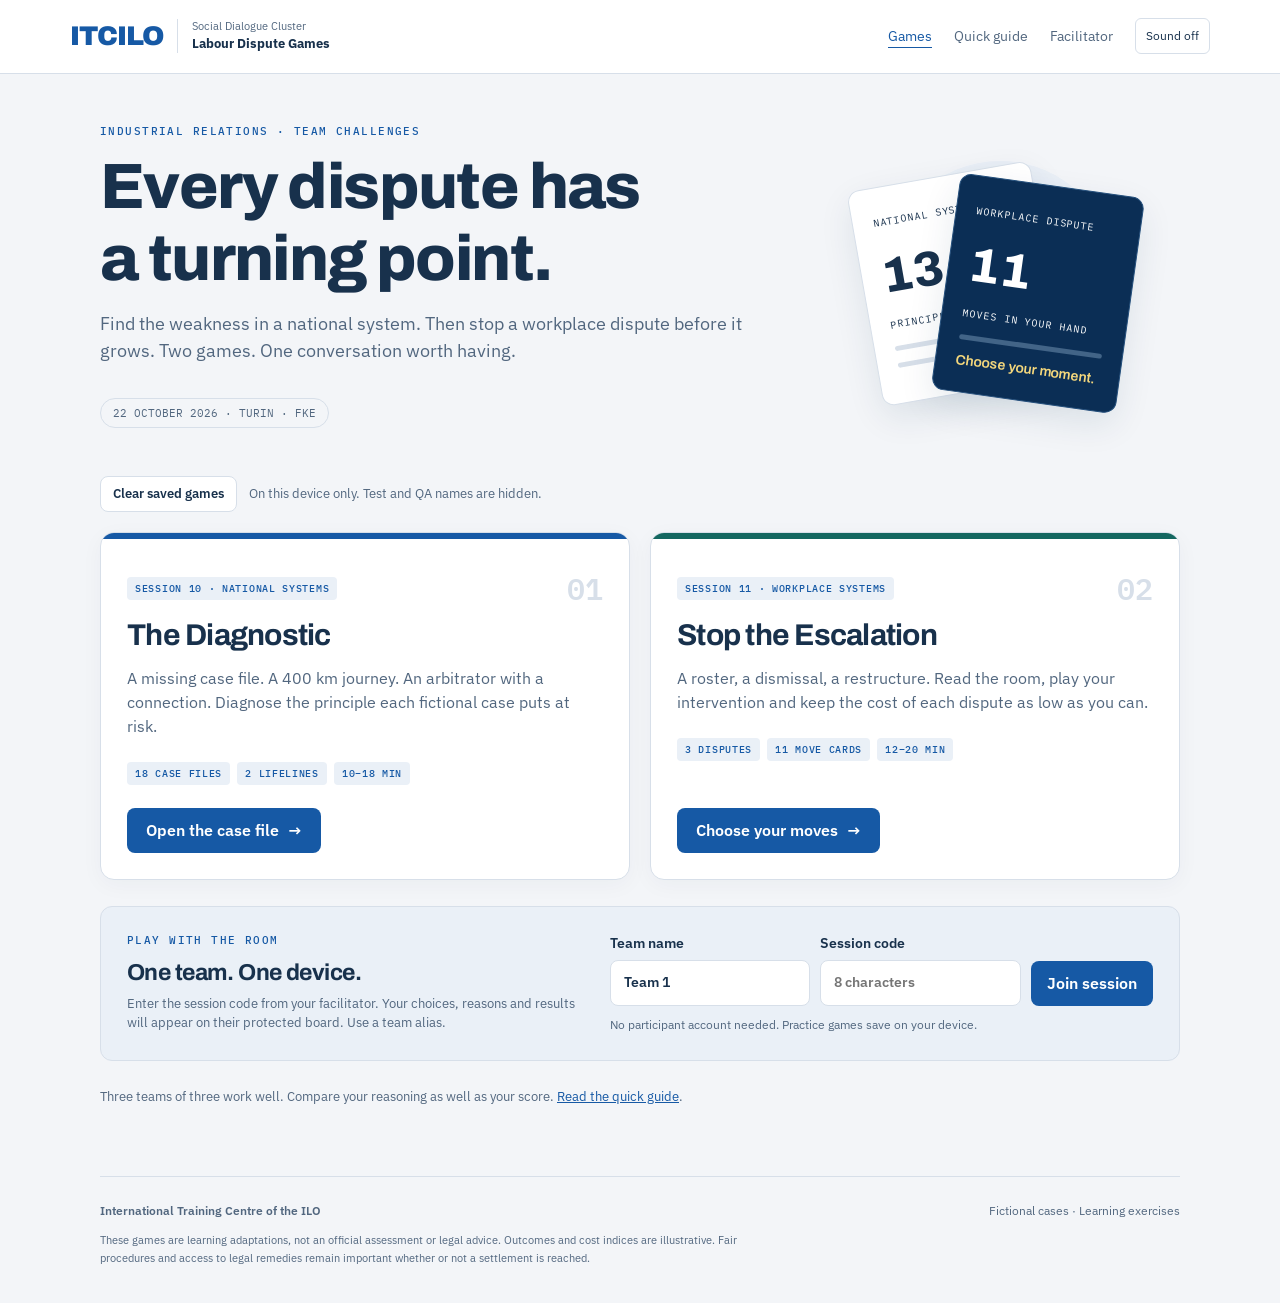
==== commit 788f4a82: "Improve team defaults, saved-game controls and facilitator service disclosure" ====
--- a/index.html
+++ b/index.html
@@ -8,7 +8,7 @@
 <style>:root{--navy:#0b2e55;--blue:#1659a5;--blue-dark:#104582;--teal:#146760;--gold:#f4d77c;--paper:#f3f5f8;--surface:#fff;--wash:#eaf0f7;--line:#d7dfe9;--ink:#18314c;--muted:#52677f;--green:#156344;--green-wash:#e6f3ec;--amber:#825a0c;--amber-wash:#fff3d6;--red:#a8342f;--red-wash:#fff0ec;--white:#fff;--shadow:0 5px 22px #1230500a;--body:'IBM Plex Sans',system-ui,sans-serif;--heading:'Archivo',system-ui,sans-serif;--mono:'IBM Plex Mono',monospace;--focus:#6c36ce;color-scheme:light}
 :root[data-theme="dark"]{--paper:#0c1828;--surface:#13243a;--wash:#1d324c;--line:#35485f;--ink:#e1eaf5;--muted:#b0c0d3;--blue:#75b0f5;--blue-dark:#a0caff;--green:#79d5a6;--green-wash:#183b30;--amber:#f1cf7c;--amber-wash:#3b301a;--red:#ffa499;--red-wash:#412825;--focus:#c1a5ff;color-scheme:dark}
 @media(prefers-color-scheme:dark){:root:not([data-theme="light"]){--paper:#0c1828;--surface:#13243a;--wash:#1d324c;--line:#35485f;--ink:#e1eaf5;--muted:#b0c0d3;--blue:#75b0f5;--blue-dark:#a0caff;--green:#79d5a6;--green-wash:#183b30;--amber:#f1cf7c;--amber-wash:#3b301a;--red:#ffa499;--red-wash:#412825;--focus:#c1a5ff;color-scheme:dark}}
-*{box-sizing:border-box}html{scroll-behavior:smooth;scroll-padding-top:100px}body{margin:0;background:var(--paper);color:var(--ink);font:16px/1.5 var(--body);-webkit-text-size-adjust:100%}[hidden]{display:none!important}button,input,select,textarea{font:inherit}button{cursor:pointer}button:disabled{cursor:not-allowed}a{color:var(--blue)}a,button,input,textarea,select{touch-action:manipulation}h1,h2,h3,h4{font-family:var(--heading);line-height:1.12;letter-spacing:-.025em;margin:0}h1{font-size:clamp(34px,5.8vw,64px);font-weight:800}h2{font-size:clamp(25px,3vw,36px)}h3{font-size:21px}p{margin:0 0 14px}p:last-child{margin-bottom:0}button{color:inherit}input,select,textarea{width:100%;min-height:46px;padding:11px 13px;border:1px solid var(--line);background:var(--surface);border-radius:8px;color:var(--ink)}textarea{min-height:78px;resize:vertical}label{display:block;font-size:14px;font-weight:600}label>input,label>select,label>textarea{margin-top:6px}small,.small{font-size:13px;color:var(--muted)}.muted{color:var(--muted)}.mono{font-family:var(--mono);font-variant-numeric:tabular-nums}strong{font-weight:600}.skip{position:fixed;top:-80px;left:12px;z-index:40;background:var(--surface);padding:15px}.skip:focus{top:8px}:focus-visible{outline:3px solid var(--focus);outline-offset:3px}button:focus:not(:focus-visible){outline:none}.site-head{background:var(--surface);border-bottom:1px solid var(--line);position:sticky;top:0;z-index:20}.head-inner{max-width:1200px;padding:16px 30px;margin:auto;display:flex;align-items:center;justify-content:space-between;gap:18px}.wordmark{display:flex;align-items:center;gap:14px;text-decoration:none;color:var(--ink)}.wordmark>strong{font-family:var(--heading);font-size:27px;font-weight:900;letter-spacing:-1px;color:var(--blue)}.wordmark>span{border-left:1px solid var(--line);padding-left:14px;font-size:11px;line-height:1.4;color:var(--muted)}.wordmark b{font-size:13px;color:var(--ink)}nav{display:flex;align-items:center;gap:22px}nav a{text-decoration:none;color:var(--muted);font-size:14px}nav a:hover,nav a[aria-current="page"]{color:var(--blue);text-decoration:underline;text-underline-offset:6px}.icon-btn{padding:8px 10px;border:1px solid var(--line);border-radius:6px;background:var(--surface);font-size:12px}main{max-width:1140px;margin:0 auto;padding:38px 30px 70px;min-height:70vh;outline:none}.eyebrow{font:500 11px/1.4 var(--mono);text-transform:uppercase;letter-spacing:.13em;color:var(--blue);margin:0 0 12px}.lead{font-size:18px;color:var(--muted);max-width:62ch;margin-top:16px}.hero{display:grid;grid-template-columns:1.3fr .7fr;gap:50px;align-items:center;padding:12px 0 28px}.hero h1{max-width:14ch}.hero-label{display:inline-flex;border:1px solid var(--line);border-radius:50px;padding:7px 12px;font:11px var(--mono);color:var(--muted);margin-top:20px}.case-art{height:265px;position:relative;display:grid;place-items:center;isolation:isolate}.case-art:before{content:"";position:absolute;background:var(--wash);width:230px;height:230px;border-radius:50%;z-index:-2}.art-sheet{position:absolute;border:1px solid var(--line);border-radius:12px;box-shadow:0 13px 35px #0b2e5519;background:var(--surface);width:186px;padding:20px;height:218px;transform:rotate(-10deg) translateX(-44px)}.art-sheet.front{background:var(--navy);color:var(--white);transform:rotate(8deg) translate(40px,12px);border-color:#244f7c}.art-sheet .line{height:5px;background:var(--line);margin-top:12px;border-radius:3px}.art-sheet.front .line{background:#426487}.art-sheet b{display:block;font:800 49px var(--heading);margin:18px 0 8px}.art-sheet span{font:10px var(--mono);letter-spacing:.1em}.art-sheet .seal{color:var(--gold);font:600 14px var(--heading);margin-top:13px}.grid-two{display:grid;grid-template-columns:1fr 1fr;gap:20px}.game-card{border:1px solid var(--line);border-radius:14px;background:var(--surface);overflow:hidden;display:flex;flex-direction:column;box-shadow:var(--shadow)}.game-card .accent{height:6px;background:var(--blue)}.game-card.teal .accent{background:var(--teal)}.game-card .body{padding:26px;display:flex;flex-direction:column;flex:1}.game-card h2{font-size:30px;margin:8px 0 13px}.game-card p{color:var(--muted)}.card-top{display:flex;justify-content:space-between;align-items:center}.game-num{font:600 30px var(--mono);color:var(--line)}.tag{display:inline-flex;align-items:center;font:500 10px var(--mono);letter-spacing:.07em;text-transform:uppercase;border-radius:4px;padding:5px 8px;background:var(--wash);color:var(--blue)}.game-card .tags{display:flex;gap:7px;flex-wrap:wrap;margin:10px 0 23px}.game-card .btn{align-self:flex-start;margin-top:auto}.btn{display:inline-flex;align-items:center;justify-content:center;gap:9px;border:1px solid transparent;border-radius:8px;background:var(--blue);color:var(--surface);font-weight:600;min-height:45px;padding:11px 18px;text-decoration:none;line-height:1.3}.btn:hover:not(:disabled){background:var(--blue-dark)}.btn.secondary{background:var(--surface);color:var(--ink);border-color:var(--line)}.btn.secondary:hover:not(:disabled){background:var(--wash)}.btn.danger{background:var(--red);color:var(--surface)}.btn.gold{background:var(--gold);color:var(--navy)}.btn:disabled{opacity:.45}.btn.small{font-size:13px;min-height:36px;padding:8px 12px}.actions{display:flex;align-items:center;flex-wrap:wrap;gap:10px;margin-top:20px}.panel{background:var(--surface);border:1px solid var(--line);border-radius:12px;padding:26px;box-shadow:var(--shadow)}.section{margin-top:26px}.join-panel{margin-top:26px;display:grid;grid-template-columns:1fr 1.2fr;gap:30px;background:var(--wash);box-shadow:none}.join-panel h2{font-size:23px;margin-bottom:8px}.join-form{display:grid;grid-template-columns:1fr 1fr auto;align-items:end;gap:10px}.join-form .btn{padding-inline:15px}.join-note{grid-column:1/-1;font-size:12px;color:var(--muted)}.error{font-size:14px;color:var(--red);margin-top:12px}.error:empty{display:none}.notice{border:1px solid var(--line);border-left:4px solid var(--blue);padding:14px 18px;background:var(--wash);border-radius:7px;font-size:14px;margin-bottom:20px}.notice.warning{border-left-color:var(--amber);background:var(--amber-wash);color:var(--amber)}.notice.good{border-left-color:var(--green);background:var(--green-wash);color:var(--green)}.notice .actions{margin-top:10px}.back{display:inline-block;text-decoration:none;font-size:13px;margin-bottom:20px}.setup{max-width:780px;margin:auto}.setup h1{font-size:40px}.setup .lead{font-size:16px}.fields{display:grid;grid-template-columns:1fr 1fr;gap:18px;margin:24px 0}.fields .wide{grid-column:1/-1}.choice-row{display:flex;gap:10px;flex-wrap:wrap;margin-top:8px}.choice{flex:1;text-align:left;background:var(--surface);border:1px solid var(--line);padding:15px;border-radius:8px;min-width:125px}.choice b{display:block;font-size:21px}.choice span{font-size:12px;color:var(--muted)}.choice[aria-pressed="true"]{border:2px solid var(--blue);padding:14px;background:var(--wash)}.rules{display:grid;grid-template-columns:repeat(3,1fr);gap:13px;margin:20px 0}.rule{font-size:13px;color:var(--muted)}.rule b{display:block;color:var(--ink);margin-bottom:4px}.game-top{display:flex;align-items:center;justify-content:space-between;gap:14px;flex-wrap:wrap;margin-bottom:18px}.game-top h1{font-size:26px}.connection{font-size:12px;color:var(--muted);display:flex;align-items:center;gap:7px}.dot{width:7px;height:7px;background:var(--green);border-radius:50%;display:inline-block}.hud{display:grid;grid-template-columns:1.3fr 1fr 1fr 1fr;border:1px solid var(--line);border-radius:10px;background:var(--surface);margin-bottom:17px;overflow:hidden}.stat{padding:14px 18px;border-right:1px solid var(--line);min-width:0}.stat:last-child{border:0}.stat small{display:block;font-size:10px;letter-spacing:.08em;text-transform:uppercase;font-family:var(--mono)}.stat b{display:block;font:600 24px var(--mono);margin-top:2px}.stat.team b{font:600 17px var(--heading);margin-top:7px;overflow-wrap:anywhere}.progress{height:4px;background:var(--line);border-radius:2px;overflow:hidden;margin-bottom:22px}.progress i{display:block;background:var(--blue);height:100%;transition:width .4s}.case-layout{display:grid;grid-template-columns:minmax(0,1fr) 240px;gap:20px;align-items:start}.case-content{padding:30px;position:relative}.case-stamp{display:flex;align-items:center;justify-content:space-between;gap:10px;margin-bottom:15px}.case-stamp .eyebrow{margin:0}.case-prompt{font:600 clamp(22px,2.7vw,29px)/1.35 var(--heading);letter-spacing:-.015em;margin:0 0 22px;overflow-wrap:anywhere}.side-note{background:var(--wash);border:1px solid var(--line);padding:20px;border-radius:10px;font-size:14px}.side-note h3{font-size:17px;margin-bottom:11px}.side-note p{color:var(--muted);font-size:13px}.side-note ol{padding-left:19px;margin:0;color:var(--muted);font-size:13px}.side-note li{margin-bottom:9px}.principles{display:grid;grid-template-columns:repeat(3,minmax(0,1fr));gap:9px;margin-top:14px}.principle{border:1px solid var(--line);background:var(--surface);border-radius:7px;display:flex;align-items:center;gap:8px;text-align:left;padding:12px 10px;font-size:13px;min-height:51px;overflow-wrap:anywhere}.principle em{font:11px var(--mono);font-style:normal;color:var(--muted)}.principle:hover:not(:disabled),.move:hover:not(:disabled){border-color:var(--blue);background:var(--wash)}.principle.selected,.move.selected{border:2px solid var(--blue);background:var(--wash);padding:11px 9px}.principle:disabled{opacity:.3}.principle.correct{opacity:1;color:var(--green);background:var(--green-wash);border-color:var(--green)}.principle.incorrect{opacity:1;color:var(--red);background:var(--red-wash);border-color:var(--red)}.commit{border-top:1px solid var(--line);margin-top:23px;padding-top:19px}.confidence{display:flex;gap:15px;flex-wrap:wrap;margin:14px 0;font-size:13px}.confidence label{font-weight:400;display:flex;align-items:center;gap:6px;font-size:13px}.confidence input{width:16px;min-height:16px;height:16px;margin:0;accent-color:var(--blue)}.feedback{margin-top:22px;border:1px solid var(--line);border-radius:9px;padding:21px;background:var(--wash)}.feedback h3{font-size:22px;margin-bottom:11px}.feedback.good{background:var(--green-wash);border-color:var(--green)}.feedback.good h3{color:var(--green)}.feedback.hold{background:var(--amber-wash);border-color:var(--amber)}.feedback.hold h3{color:var(--amber)}.feedback.bad{background:var(--red-wash);border-color:var(--red)}.feedback.bad h3{color:var(--red)}.feedback p{font-size:15px}.def{font-size:13px;border-top:1px solid var(--line);padding-top:12px;margin-top:12px;color:var(--muted)}.cost-ladder{display:grid;grid-template-columns:repeat(6,1fr);margin:18px 0 25px;gap:5px}.cost-step{font:12px var(--mono);text-align:center;color:var(--muted)}.cost-step:before{content:"";display:block;height:7px;background:var(--line);border-radius:2px;margin-bottom:5px}.cost-step.on:before{background:var(--blue)}.cost-step.hot:before{background:var(--red)}.cost-step.active{font-weight:600;color:var(--ink)}.hand{display:grid;grid-template-columns:repeat(3,minmax(0,1fr));gap:11px}.move{display:flex;flex-direction:column;gap:8px;text-align:left;border:1px solid var(--line);border-radius:8px;padding:14px;background:var(--surface);min-height:180px;position:relative;transition:transform .15s,border-color .15s}.move.selected{padding:13px;transform:translateY(-4px)}.move-top{display:flex;justify-content:space-between;align-items:center;font:11px var(--mono);color:var(--muted)}.move strong{font:600 16px/1.25 var(--heading)}.move .desc{font-size:12px;line-height:1.4;color:var(--muted)}.move.used{background:var(--wash);border-style:dashed}.move.used strong{color:var(--muted)}.used-mark{font:10px var(--mono);text-transform:uppercase;color:var(--muted);margin-top:auto}.selection-line{font-size:14px;margin-top:20px;color:var(--muted)}.result-hero{background:var(--navy);color:var(--white);border-radius:12px;padding:32px;margin-bottom:23px}.result-hero .eyebrow{color:var(--gold)}.result-hero h1{font-size:35px}.big-score{font:700 clamp(48px,8vw,76px)/1.1 var(--mono);letter-spacing:-.06em;margin:20px 0}.big-score span{font-size:24px;color:#c0d1e5;letter-spacing:0}.result-hero p{color:#d2e0f1}.metrics{display:grid;grid-template-columns:repeat(3,1fr);gap:10px;margin-top:24px}.metric{border-top:1px solid #53708e;padding-top:12px;font-size:12px;color:#c5d6e9}.metric b{font:500 24px var(--mono);display:block;color:var(--white);margin-bottom:2px}.review-list{margin:18px 0}.review{border:1px solid var(--line);border-radius:8px;margin-top:9px;background:var(--surface);overflow:hidden}.review summary{padding:15px 17px;font-size:14px;cursor:pointer}.review .review-body{padding:0 17px 17px;font-size:14px;color:var(--muted)}.review .review-body p{margin:0 0 8px}.badge{display:inline-block;font:10px var(--mono);border-radius:4px;padding:4px 7px;background:var(--wash);color:var(--muted)}.badge.good{background:var(--green-wash);color:var(--green)}.badge.bad{background:var(--red-wash);color:var(--red)}.badge.hold{background:var(--amber-wash);color:var(--amber)}.rank{font:600 23px var(--mono);color:var(--blue)}.table-wrap{overflow-x:auto;margin-top:17px}table{width:100%;border-collapse:collapse;font-size:14px}th{text-align:left;font:11px var(--mono);text-transform:uppercase;color:var(--muted);padding:12px 10px;border-bottom:2px solid var(--line)}td{padding:14px 10px;border-bottom:1px solid var(--line);vertical-align:top}td:first-child,th:first-child{padding-left:0}td.team-name{font-weight:600;max-width:170px;overflow-wrap:anywhere}.board-head{background:var(--navy);color:var(--white);border-radius:12px;padding:26px;display:flex;justify-content:space-between;gap:24px;align-items:center;margin:20px 0}.board-head .eyebrow{color:var(--gold)}.room-code{font:600 clamp(27px,5vw,47px) var(--mono);letter-spacing:.12em;overflow-wrap:anywhere}.room-clock{font:500 42px var(--mono)}.board-head small{color:#c9d9ee}.session-list{display:grid;grid-template-columns:repeat(auto-fit,minmax(210px,1fr));gap:10px;margin:20px 0}.session-button{text-align:left;padding:15px;border:1px solid var(--line);background:var(--surface);border-radius:8px}.session-button[aria-pressed=true]{border:2px solid var(--blue);padding:14px;background:var(--wash)}.session-button b{display:block;margin:5px 0;font-size:15px}.session-button .mono{font-size:12px;color:var(--blue)}.login-panel{max-width:500px;margin:40px auto}.login-panel h1{font-size:34px}.login-panel label{margin-top:18px}.guide h1{font-size:44px}.guide .panel h2{font-size:27px;margin-bottom:15px}.guide li{margin-bottom:9px}.source-list{display:flex;gap:10px;flex-wrap:wrap;margin-top:20px}.source-list a{font-size:13px;display:inline-block;border:1px solid var(--line);padding:10px 12px;border-radius:6px;background:var(--surface)}.site-foot{border-top:1px solid var(--line);max-width:1080px;margin:auto;padding:25px 0 35px;color:var(--muted);font-size:12px}.site-foot>div{display:flex;justify-content:space-between;gap:20px;margin-bottom:12px}.site-foot p{max-width:95ch;font-size:11px;line-height:1.6}.toast{position:fixed;bottom:25px;left:50%;transform:translateX(-50%);background:var(--navy);color:var(--white);padding:12px 19px;border:1px solid #5c7898;border-radius:9px;max-width:calc(100vw - 30px);font-size:14px;z-index:80;opacity:0;pointer-events:none}.toast.visible{opacity:1}.empty{text-align:center;padding:40px 20px;color:var(--muted);border:1px dashed var(--line);border-radius:10px}.screen-only{}.projector .admin-controls,.projector .details-area,.projector .create-room,.projector .session-list,.projector .board-intro{display:none}.projector table{font-size:20px}.projector th{font-size:13px}.projector .board-head{padding:40px}.projector .room-code{font-size:54px}.projector .room-clock{font-size:60px}.projector .rank{font-size:30px}.login-panel input{font-size:16px}.divider{border:0;border-top:1px solid var(--line);margin:25px 0}dialog{background:var(--surface);color:var(--ink);border:1px solid var(--line);border-radius:12px;max-width:440px;padding:26px}dialog::backdrop{background:#071c37aa}dialog h2{font-size:26px;margin-bottom:12px}dialog .actions{justify-content:flex-end}.theme-select{width:auto;min-height:30px;padding:3px 7px;font-size:11px}.saved-grid{display:flex;flex-wrap:wrap;gap:10px;margin:20px 0}.linklike{border:0;background:none;color:var(--blue);padding:0;font-size:13px;text-decoration:underline;cursor:pointer}.streak{font:12px var(--mono);color:var(--green);margin-left:auto}.share-link{font-size:12px;font-family:var(--mono);overflow-wrap:anywhere}.timer-expired{color:var(--gold)}.takeaway-status{min-height:20px;font-size:12px;color:var(--muted);margin-top:7px}.takeaway-status:empty{min-height:0}.practice-table{margin-top:16px}.choice-row+.small{margin-top:8px}.field-title{font-size:14px;font-weight:600}.hint-button{font-size:12px;padding:7px 10px;min-height:34px}.lock-row{display:flex;gap:12px;align-items:center;flex-wrap:wrap}.lock-row .btn{margin-right:auto}.fade-in{animation:appear .25s ease}@keyframes appear{from{opacity:.4;transform:translateY(5px)}to{opacity:1;transform:translateY(0)}}
+*{box-sizing:border-box}html{scroll-behavior:smooth;scroll-padding-top:100px}body{margin:0;background:var(--paper);color:var(--ink);font:16px/1.5 var(--body);-webkit-text-size-adjust:100%}[hidden]{display:none!important}button,input,select,textarea{font:inherit}button{cursor:pointer}button:disabled{cursor:not-allowed}a{color:var(--blue)}a,button,input,textarea,select{touch-action:manipulation}h1,h2,h3,h4{font-family:var(--heading);line-height:1.12;letter-spacing:-.025em;margin:0}h1{font-size:clamp(34px,5.8vw,64px);font-weight:800}h2{font-size:clamp(25px,3vw,36px)}h3{font-size:21px}p{margin:0 0 14px}p:last-child{margin-bottom:0}button{color:inherit}input,select,textarea{width:100%;min-height:46px;padding:11px 13px;border:1px solid var(--line);background:var(--surface);border-radius:8px;color:var(--ink)}textarea{min-height:78px;resize:vertical}label{display:block;font-size:14px;font-weight:600}label>input,label>select,label>textarea{margin-top:6px}small,.small{font-size:13px;color:var(--muted)}.muted{color:var(--muted)}.mono{font-family:var(--mono);font-variant-numeric:tabular-nums}strong{font-weight:600}.skip{position:fixed;top:-80px;left:12px;z-index:40;background:var(--surface);padding:15px}.skip:focus{top:8px}:focus-visible{outline:3px solid var(--focus);outline-offset:3px}button:focus:not(:focus-visible){outline:none}.site-head{background:var(--surface);border-bottom:1px solid var(--line);position:sticky;top:0;z-index:20}.head-inner{max-width:1200px;padding:16px 30px;margin:auto;display:flex;align-items:center;justify-content:space-between;gap:18px}.wordmark{display:flex;align-items:center;gap:14px;text-decoration:none;color:var(--ink)}.wordmark>strong{font-family:var(--heading);font-size:27px;font-weight:900;letter-spacing:-1px;color:var(--blue)}.wordmark>span{border-left:1px solid var(--line);padding-left:14px;font-size:11px;line-height:1.4;color:var(--muted)}.wordmark b{font-size:13px;color:var(--ink)}nav{display:flex;align-items:center;gap:22px}nav a{text-decoration:none;color:var(--muted);font-size:14px}nav a:hover,nav a[aria-current="page"]{color:var(--blue);text-decoration:underline;text-underline-offset:6px}.icon-btn{padding:8px 10px;border:1px solid var(--line);border-radius:6px;background:var(--surface);font-size:12px}main{max-width:1140px;margin:0 auto;padding:38px 30px 70px;min-height:70vh;outline:none}.eyebrow{font:500 11px/1.4 var(--mono);text-transform:uppercase;letter-spacing:.13em;color:var(--blue);margin:0 0 12px}.lead{font-size:18px;color:var(--muted);max-width:62ch;margin-top:16px}.hero{display:grid;grid-template-columns:1.3fr .7fr;gap:50px;align-items:center;padding:12px 0 28px}.hero h1{max-width:14ch}.hero-label{display:inline-flex;border:1px solid var(--line);border-radius:50px;padding:7px 12px;font:11px var(--mono);color:var(--muted);margin-top:20px}.case-art{height:265px;position:relative;display:grid;place-items:center;isolation:isolate}.case-art:before{content:"";position:absolute;background:var(--wash);width:230px;height:230px;border-radius:50%;z-index:-2}.art-sheet{position:absolute;border:1px solid var(--line);border-radius:12px;box-shadow:0 13px 35px #0b2e5519;background:var(--surface);width:186px;padding:20px;height:218px;transform:rotate(-10deg) translateX(-44px)}.art-sheet.front{background:var(--navy);color:var(--white);transform:rotate(8deg) translate(40px,12px);border-color:#244f7c}.art-sheet .line{height:5px;background:var(--line);margin-top:12px;border-radius:3px}.art-sheet.front .line{background:#426487}.art-sheet b{display:block;font:800 49px var(--heading);margin:18px 0 8px}.art-sheet span{font:10px var(--mono);letter-spacing:.1em}.art-sheet .seal{color:var(--gold);font:600 14px var(--heading);margin-top:13px}.grid-two{display:grid;grid-template-columns:1fr 1fr;gap:20px}.game-card{border:1px solid var(--line);border-radius:14px;background:var(--surface);overflow:hidden;display:flex;flex-direction:column;box-shadow:var(--shadow)}.game-card .accent{height:6px;background:var(--blue)}.game-card.teal .accent{background:var(--teal)}.game-card .body{padding:26px;display:flex;flex-direction:column;flex:1}.game-card h2{font-size:30px;margin:8px 0 13px}.game-card p{color:var(--muted)}.card-top{display:flex;justify-content:space-between;align-items:center}.game-num{font:600 30px var(--mono);color:var(--line)}.tag{display:inline-flex;align-items:center;font:500 10px var(--mono);letter-spacing:.07em;text-transform:uppercase;border-radius:4px;padding:5px 8px;background:var(--wash);color:var(--blue)}.game-card .tags{display:flex;gap:7px;flex-wrap:wrap;margin:10px 0 23px}.game-card .btn{align-self:flex-start;margin-top:auto}.btn{display:inline-flex;align-items:center;justify-content:center;gap:9px;border:1px solid transparent;border-radius:8px;background:var(--blue);color:var(--surface);font-weight:600;min-height:45px;padding:11px 18px;text-decoration:none;line-height:1.3}.btn:hover:not(:disabled){background:var(--blue-dark)}.btn.secondary{background:var(--surface);color:var(--ink);border-color:var(--line)}.btn.secondary:hover:not(:disabled){background:var(--wash)}.btn.danger{background:var(--red);color:var(--surface)}.btn.gold{background:var(--gold);color:var(--navy)}.btn:disabled{opacity:.45}.btn.small{font-size:13px;min-height:36px;padding:8px 12px}.actions{display:flex;align-items:center;flex-wrap:wrap;gap:10px;margin-top:20px}.panel{background:var(--surface);border:1px solid var(--line);border-radius:12px;padding:26px;box-shadow:var(--shadow)}.section{margin-top:26px}.join-panel{margin-top:26px;display:grid;grid-template-columns:1fr 1.2fr;gap:30px;background:var(--wash);box-shadow:none}.join-panel h2{font-size:23px;margin-bottom:8px}.join-form{display:grid;grid-template-columns:1fr 1fr auto;align-items:end;gap:10px}.join-form .btn{padding-inline:15px}.join-note{grid-column:1/-1;font-size:12px;color:var(--muted)}.error{font-size:14px;color:var(--red);margin-top:12px}.error:empty{display:none}.notice{border:1px solid var(--line);border-left:4px solid var(--blue);padding:14px 18px;background:var(--wash);border-radius:7px;font-size:14px;margin-bottom:20px}.notice.warning{border-left-color:var(--amber);background:var(--amber-wash);color:var(--amber)}.notice.good{border-left-color:var(--green);background:var(--green-wash);color:var(--green)}.notice .actions{margin-top:10px}.back{display:inline-block;text-decoration:none;font-size:13px;margin-bottom:20px}.setup{max-width:780px;margin:auto}.setup h1{font-size:40px}.setup .lead{font-size:16px}.fields{display:grid;grid-template-columns:1fr 1fr;gap:18px;margin:24px 0}.fields .wide{grid-column:1/-1}.choice-row{display:flex;gap:10px;flex-wrap:wrap;margin-top:8px}.choice{flex:1;text-align:left;background:var(--surface);border:1px solid var(--line);padding:15px;border-radius:8px;min-width:125px}.choice b{display:block;font-size:21px}.choice span{font-size:12px;color:var(--muted)}.choice[aria-pressed="true"]{border:2px solid var(--blue);padding:14px;background:var(--wash)}.rules{display:grid;grid-template-columns:repeat(3,1fr);gap:13px;margin:20px 0}.rule{font-size:13px;color:var(--muted)}.rule b{display:block;color:var(--ink);margin-bottom:4px}.game-top{display:flex;align-items:center;justify-content:space-between;gap:14px;flex-wrap:wrap;margin-bottom:18px}.game-top h1{font-size:26px}.connection{font-size:12px;color:var(--muted);display:flex;align-items:center;gap:7px}.dot{width:7px;height:7px;background:var(--green);border-radius:50%;display:inline-block}.hud{display:grid;grid-template-columns:1.3fr 1fr 1fr 1fr;border:1px solid var(--line);border-radius:10px;background:var(--surface);margin-bottom:17px;overflow:hidden}.stat{padding:14px 18px;border-right:1px solid var(--line);min-width:0}.stat:last-child{border:0}.stat small{display:block;font-size:10px;letter-spacing:.08em;text-transform:uppercase;font-family:var(--mono)}.stat b{display:block;font:600 24px var(--mono);margin-top:2px}.stat.team b{font:600 17px var(--heading);margin-top:7px;overflow-wrap:anywhere}.progress{height:4px;background:var(--line);border-radius:2px;overflow:hidden;margin-bottom:22px}.progress i{display:block;background:var(--blue);height:100%;transition:width .4s}.case-layout{display:grid;grid-template-columns:minmax(0,1fr) 240px;gap:20px;align-items:start}.case-content{padding:30px;position:relative}.case-stamp{display:flex;align-items:center;justify-content:space-between;gap:10px;margin-bottom:15px}.case-stamp .eyebrow{margin:0}.case-prompt{font:600 clamp(22px,2.7vw,29px)/1.35 var(--heading);letter-spacing:-.015em;margin:0 0 22px;overflow-wrap:anywhere}.side-note{background:var(--wash);border:1px solid var(--line);padding:20px;border-radius:10px;font-size:14px}.side-note h3{font-size:17px;margin-bottom:11px}.side-note p{color:var(--muted);font-size:13px}.side-note ol{padding-left:19px;margin:0;color:var(--muted);font-size:13px}.side-note li{margin-bottom:9px}.principles{display:grid;grid-template-columns:repeat(3,minmax(0,1fr));gap:9px;margin-top:14px}.principle{border:1px solid var(--line);background:var(--surface);border-radius:7px;display:flex;align-items:center;gap:8px;text-align:left;padding:12px 10px;font-size:13px;min-height:51px;overflow-wrap:anywhere}.principle em{font:11px var(--mono);font-style:normal;color:var(--muted)}.principle:hover:not(:disabled),.move:hover:not(:disabled){border-color:var(--blue);background:var(--wash)}.principle.selected,.move.selected{border:2px solid var(--blue);background:var(--wash);padding:11px 9px}.principle:disabled{opacity:.3}.principle.correct{opacity:1;color:var(--green);background:var(--green-wash);border-color:var(--green)}.principle.incorrect{opacity:1;color:var(--red);background:var(--red-wash);border-color:var(--red)}.commit{border-top:1px solid var(--line);margin-top:23px;padding-top:19px}.confidence{display:flex;gap:15px;flex-wrap:wrap;margin:14px 0;font-size:13px}.confidence label{font-weight:400;display:flex;align-items:center;gap:6px;font-size:13px}.confidence input{width:16px;min-height:16px;height:16px;margin:0;accent-color:var(--blue)}.feedback{margin-top:22px;border:1px solid var(--line);border-radius:9px;padding:21px;background:var(--wash)}.feedback h3{font-size:22px;margin-bottom:11px}.feedback.good{background:var(--green-wash);border-color:var(--green)}.feedback.good h3{color:var(--green)}.feedback.hold{background:var(--amber-wash);border-color:var(--amber)}.feedback.hold h3{color:var(--amber)}.feedback.bad{background:var(--red-wash);border-color:var(--red)}.feedback.bad h3{color:var(--red)}.feedback p{font-size:15px}.def{font-size:13px;border-top:1px solid var(--line);padding-top:12px;margin-top:12px;color:var(--muted)}.cost-ladder{display:grid;grid-template-columns:repeat(6,1fr);margin:18px 0 25px;gap:5px}.cost-step{font:12px var(--mono);text-align:center;color:var(--muted)}.cost-step:before{content:"";display:block;height:7px;background:var(--line);border-radius:2px;margin-bottom:5px}.cost-step.on:before{background:var(--blue)}.cost-step.hot:before{background:var(--red)}.cost-step.active{font-weight:600;color:var(--ink)}.hand{display:grid;grid-template-columns:repeat(3,minmax(0,1fr));gap:11px}.move{display:flex;flex-direction:column;gap:8px;text-align:left;border:1px solid var(--line);border-radius:8px;padding:14px;background:var(--surface);min-height:180px;position:relative;transition:transform .15s,border-color .15s}.move.selected{padding:13px;transform:translateY(-4px)}.move-top{display:flex;justify-content:space-between;align-items:center;font:11px var(--mono);color:var(--muted)}.move strong{font:600 16px/1.25 var(--heading)}.move .desc{font-size:12px;line-height:1.4;color:var(--muted)}.move.used{background:var(--wash);border-style:dashed}.move.used strong{color:var(--muted)}.used-mark{font:10px var(--mono);text-transform:uppercase;color:var(--muted);margin-top:auto}.selection-line{font-size:14px;margin-top:20px;color:var(--muted)}.result-hero{background:var(--navy);color:var(--white);border-radius:12px;padding:32px;margin-bottom:23px}.result-hero .eyebrow{color:var(--gold)}.result-hero h1{font-size:35px}.big-score{font:700 clamp(48px,8vw,76px)/1.1 var(--mono);letter-spacing:-.06em;margin:20px 0}.big-score span{font-size:24px;color:#c0d1e5;letter-spacing:0}.result-hero p{color:#d2e0f1}.metrics{display:grid;grid-template-columns:repeat(3,1fr);gap:10px;margin-top:24px}.metric{border-top:1px solid #53708e;padding-top:12px;font-size:12px;color:#c5d6e9}.metric b{font:500 24px var(--mono);display:block;color:var(--white);margin-bottom:2px}.review-list{margin:18px 0}.review{border:1px solid var(--line);border-radius:8px;margin-top:9px;background:var(--surface);overflow:hidden}.review summary{padding:15px 17px;font-size:14px;cursor:pointer}.review .review-body{padding:0 17px 17px;font-size:14px;color:var(--muted)}.review .review-body p{margin:0 0 8px}.badge{display:inline-block;font:10px var(--mono);border-radius:4px;padding:4px 7px;background:var(--wash);color:var(--muted)}.badge.good{background:var(--green-wash);color:var(--green)}.badge.bad{background:var(--red-wash);color:var(--red)}.badge.hold{background:var(--amber-wash);color:var(--amber)}.rank{font:600 23px var(--mono);color:var(--blue)}.table-wrap{overflow-x:auto;margin-top:17px}table{width:100%;border-collapse:collapse;font-size:14px}th{text-align:left;font:11px var(--mono);text-transform:uppercase;color:var(--muted);padding:12px 10px;border-bottom:2px solid var(--line)}td{padding:14px 10px;border-bottom:1px solid var(--line);vertical-align:top}td:first-child,th:first-child{padding-left:0}td.team-name{font-weight:600;max-width:170px;overflow-wrap:anywhere}.board-head{background:var(--navy);color:var(--white);border-radius:12px;padding:26px;display:flex;justify-content:space-between;gap:24px;align-items:center;margin:20px 0}.board-head .eyebrow{color:var(--gold)}.room-code{font:600 clamp(27px,5vw,47px) var(--mono);letter-spacing:.12em;overflow-wrap:anywhere}.room-clock{font:500 42px var(--mono)}.board-head small{color:#c9d9ee}.session-list{display:grid;grid-template-columns:repeat(auto-fit,minmax(210px,1fr));gap:10px;margin:20px 0}.session-button{text-align:left;padding:15px;border:1px solid var(--line);background:var(--surface);border-radius:8px}.session-button[aria-pressed=true]{border:2px solid var(--blue);padding:14px;background:var(--wash)}.session-button b{display:block;margin:5px 0;font-size:15px}.session-button .mono{font-size:12px;color:var(--blue)}.login-panel{max-width:500px;margin:40px auto}.login-panel h1{font-size:34px}.login-panel label{margin-top:18px}.guide h1{font-size:44px}.guide .panel h2{font-size:27px;margin-bottom:15px}.guide li{margin-bottom:9px}.source-list{display:flex;gap:10px;flex-wrap:wrap;margin-top:20px}.source-list a{font-size:13px;display:inline-block;border:1px solid var(--line);padding:10px 12px;border-radius:6px;background:var(--surface)}.site-foot{border-top:1px solid var(--line);max-width:1080px;margin:auto;padding:25px 0 35px;color:var(--muted);font-size:12px}.site-foot>div{display:flex;justify-content:space-between;gap:20px;margin-bottom:12px}.site-foot p{max-width:95ch;font-size:11px;line-height:1.6}.toast{position:fixed;bottom:25px;left:50%;transform:translateX(-50%);background:var(--navy);color:var(--white);padding:12px 19px;border:1px solid #5c7898;border-radius:9px;max-width:calc(100vw - 30px);font-size:14px;z-index:80;opacity:0;pointer-events:none}.toast.visible{opacity:1}.empty{text-align:center;padding:40px 20px;color:var(--muted);border:1px dashed var(--line);border-radius:10px}.screen-only{}.projector .admin-controls,.projector .details-area,.projector .create-room,.projector .session-list,.projector .board-intro{display:none}.projector table{font-size:20px}.projector th{font-size:13px}.projector .board-head{padding:40px}.projector .room-code{font-size:54px}.projector .room-clock{font-size:60px}.projector .rank{font-size:30px}.login-panel input{font-size:16px}.divider{border:0;border-top:1px solid var(--line);margin:25px 0}dialog{background:var(--surface);color:var(--ink);border:1px solid var(--line);border-radius:12px;max-width:440px;padding:26px}dialog::backdrop{background:#071c37aa}dialog h2{font-size:26px;margin-bottom:12px}dialog .actions{justify-content:flex-end}.theme-select{width:auto;min-height:30px;padding:3px 7px;font-size:11px}.saved-games{margin:20px 0}.saved-grid{display:flex;flex-wrap:wrap;gap:10px;margin:0 0 12px}.saved-controls{display:flex;align-items:center;gap:12px;flex-wrap:wrap}.service-address{overflow-wrap:anywhere}.linklike{border:0;background:none;color:var(--blue);padding:0;font-size:13px;text-decoration:underline;cursor:pointer}.streak{font:12px var(--mono);color:var(--green);margin-left:auto}.share-link{font-size:12px;font-family:var(--mono);overflow-wrap:anywhere}.timer-expired{color:var(--gold)}.takeaway-status{min-height:20px;font-size:12px;color:var(--muted);margin-top:7px}.takeaway-status:empty{min-height:0}.practice-table{margin-top:16px}.choice-row+.small{margin-top:8px}.field-title{font-size:14px;font-weight:600}.hint-button{font-size:12px;padding:7px 10px;min-height:34px}.lock-row{display:flex;gap:12px;align-items:center;flex-wrap:wrap}.lock-row .btn{margin-right:auto}.fade-in{animation:appear .25s ease}@keyframes appear{from{opacity:.4;transform:translateY(5px)}to{opacity:1;transform:translateY(0)}}
 @media(max-width:1050px){.hero{gap:20px}.case-layout{grid-template-columns:minmax(0,1fr) 205px}.principles{grid-template-columns:repeat(2,minmax(0,1fr))}.join-panel{grid-template-columns:1fr}.site-foot{margin-inline:30px}.case-content{padding:24px}.hand{grid-template-columns:repeat(2,minmax(0,1fr))}}
 @media(max-width:700px){.head-inner{padding:12px 16px;gap:10px;flex-wrap:wrap}.wordmark>strong{font-size:23px}nav{gap:17px;margin-left:auto}nav a{font-size:12px}.wordmark>span{font-size:9px}.wordmark b{font-size:11px}.icon-btn{font-size:10px;padding:6px}main{padding:25px 16px 45px}.hero{grid-template-columns:1fr;padding-top:5px}.hero h1{max-width:19ch}.hero .lead{font-size:16px}.case-art{display:none}.grid-two{grid-template-columns:1fr}.game-card .body{padding:23px}.game-card h2{font-size:28px}.join-panel{padding:20px;gap:20px}.join-form{grid-template-columns:1fr 1fr}.join-form .btn{grid-column:1/-1}.fields{grid-template-columns:1fr;gap:15px}.fields .wide{grid-column:auto}.setup{padding:23px}.setup h1{font-size:34px}.rules{grid-template-columns:1fr;gap:10px}.rule b{display:inline;margin-right:6px}.case-layout{grid-template-columns:1fr}.side-note{display:none}.case-content{padding:21px}.case-prompt{font-size:23px}.principles{grid-template-columns:repeat(2,minmax(0,1fr))}.principle{font-size:13px;padding:11px 9px}.principle.selected{padding:10px 8px}.hand{gap:9px}.move{padding:12px;min-height:192px}.move.selected{padding:11px}.move strong{font-size:15px}.move .desc{font-size:12px}.hud{grid-template-columns:1fr 1fr}.stat{padding:11px 14px}.stat:nth-child(2){border-right:0}.stat:nth-child(-n+2){border-bottom:1px solid var(--line)}.stat b{font-size:21px}.game-top h1{font-size:23px}.panel{padding:21px}.board-head{flex-direction:column;align-items:flex-start;gap:12px;padding:21px}.room-code{font-size:30px}.board-head .clock-box{display:flex;gap:14px;align-items:center}.room-clock{font-size:35px}.result-hero{padding:26px}.result-hero h1{font-size:28px}.metrics{grid-template-columns:repeat(3,1fr)}.metric b{font-size:22px}.metric{font-size:11px}.site-foot{margin-inline:16px}.site-foot>div{flex-direction:column;gap:6px}.choice{padding:12px}.choice[aria-pressed=true]{padding:11px}.choice span{font-size:11px}.projector .board-head{padding:25px}.projector .room-code{font-size:33px}.projector table{font-size:15px}.source-list{flex-direction:column}.review summary{font-size:13px}.back{margin-bottom:15px}.case-stamp .tag{font-size:9px}}
 @media(max-width:390px){nav{width:100%;justify-content:space-between;margin-top:3px}.choice{min-width:90px;flex-basis:90px}.hand{grid-template-columns:1fr 1fr}.move{padding:10px}.move.selected{padding:9px}.case-content{padding:16px}.principle{font-size:12px}}
@@ -1154,12 +1154,12 @@
 }
 function newGame(data,game,settings,team,now=Date.now()){
  const s=settingsFor(game,settings);
- return {version:2,game,team:String(team).trim().slice(0,40)||'Team',settings:s,deck:game==='diagnostic'?makeDeck(data,s.count,s.seed):[],index:0,score:0,lifelines:2,hinted:false,disabled:[],phase:'question',log:[],streak:0,bestStreak:0,stage:s.startStage,scenarioIndex:0,scenarios:s.scenario==='all'?['roster','dismissal','restructure']:[s.scenario],used:[],held:0,scenarioResults:[],feedback:null,startedAt:now,endedAt:null,reflection:'',requestIds:[]};
+ return {version:2,game,team:String(team).trim().slice(0,40)||'Team',settings:s,deck:game==='diagnostic'?makeDeck(data,s.count,s.seed):[],index:0,score:0,lifelines:2,hinted:false,disabled:[],phase:'question',log:[],streak:0,bestStreak:0,stage:s.startStage,scenarioIndex:0,scenarios:s.scenario==='all'?['roster','dismissal','restructure']:[s.scenario],used:[],held:0,scenarioResults:[],feedback:null,startedAt:now,updatedAt:now,endedAt:null,reflection:'',requestIds:[]};
 }
 function currentScenario(data,s){return data.SCENARIOS.find(x=>x.id===s.scenarios[s.scenarioIndex]);}
 function costFor(data,s){return data.TIERS[s.stage].cost+s.held*2;}
 function advance(data,old,action,now=Date.now()){
- const s=JSON.parse(JSON.stringify(old));
+ const s=JSON.parse(JSON.stringify(old));s.updatedAt=now;
  if(action.type==='reflection'){s.reflection=String(action.value||'').slice(0,1500);return s;}
  if(s.phase==='done')throw Error('This game is complete.');
  if(s.game==='diagnostic'){
@@ -1225,6 +1225,8 @@
 let ui={mode:'practice',game:'diagnostic',live:null,selected:'',reason:'',confidence:'sure',busy:false,error:'',offline:false,board:null,rooms:[],roomCode:'',projector:false,setupCount:13,adminGame:'diagnostic',standings:null,sound:false,create:{name:'22 October · Session 10',game:'diagnostic',count:13,scenario:'all',startStage:0,minutes:15},openDetails:new Set()};
 try{const p=JSON.parse(sessionStorage.getItem('ldg-pointer-v2'));if(p){ui.mode=p.mode;ui.game=p.game;ui.live=connections.find(c=>c.team.id===p.id)||null;}ui.roomCode=sessionStorage.getItem('ldg-room-v2')||'';}catch{}
 const fmt=seconds=>{seconds=Math.max(0,Math.floor(seconds||0));return String(Math.floor(seconds/60)).padStart(2,'0')+':'+String(seconds%60).padStart(2,'0');};
+const testTeamName=name=>/^(?:qa(?:[\s_-]|\d|$)|test(?:[\s_-]|\d|$)|deployment[\s_-]+check(?:[\s_-]|\d|$))/i.test(String(name||'').trim());
+const defaultTeam=name=>name&&!testTeamName(name)?name:'Team 1';
 const gameName=g=>g==='diagnostic'?'The Diagnostic':'Stop the Escalation';
 const principle=id=>DATA.PRINCIPLES.find(p=>p.id===id);
 const card=id=>DATA.CARDS.find(p=>p.id===id);
@@ -1233,7 +1235,18 @@
 const button=(action,label,cls='btn',extra='')=>`<button class="${cls}" data-action="${action}" ${extra}>${label}</button>`;
 const disabled=()=>ui.busy||!!ui.live?.pending&&ui.mode==='live'||ui.mode==='live'&&ui.live?.room.status!=='open';
 const no=(condition)=>condition?' disabled':'';
-function persist(){save('ldg-practice-v2',practices);if(ui.live){const i=connections.findIndex(c=>c.team.id===ui.live.team.id);if(i>=0)connections[i]=ui.live;else connections.push(ui.live);save('ldg-connections-v2',connections);}try{sessionStorage.setItem('ldg-pointer-v2',JSON.stringify({mode:ui.mode,game:ui.game,id:ui.live?.team.id}));}catch{}}
+function persist(){
+ const saved=load('ldg-practice-v2',{});
+ for(const [game,state] of Object.entries(practices)){const prior=saved[game];if(!prior||(state.updatedAt||state.startedAt)>=(prior.updatedAt||prior.startedAt))saved[game]=state;}
+ practices=saved;save('ldg-practice-v2',saved);
+ if(ui.live){
+  const latest=load('ldg-connections-v2',[]),i=latest.findIndex(c=>c.team.id===ui.live.team.id),prior=latest[i];
+  if(i<0)latest.push(ui.live);
+  else if(ui.live.team.revision>prior.team.revision||ui.live.team.revision===prior.team.revision&&(ui.live.pending||!prior.pending))latest[i]=ui.live;
+  connections=latest;save('ldg-connections-v2',latest);
+ }
+ try{sessionStorage.setItem('ldg-pointer-v2',JSON.stringify({mode:ui.mode,game:ui.game,id:ui.live?.team.id}));}catch{}
+}
 let toastTimeout, audio;
 function toast(msg){$('toast').textContent=msg;$('toast').classList.add('visible');clearTimeout(toastTimeout);toastTimeout=setTimeout(()=>$('toast').classList.remove('visible'),4200);}
 function tone(good){if(!ui.sound)return;try{audio??=new (window.AudioContext||window.webkitAudioContext)();audio.resume();const o=audio.createOscillator(),g=audio.createGain();o.connect(g);g.connect(audio.destination);o.type='sine';o.frequency.value=good?620:230;g.gain.setValueAtTime(.045,audio.currentTime);g.gain.exponentialRampToValueAtTime(.001,audio.currentTime+.18);o.start();o.stop(audio.currentTime+.19);}catch{}}
@@ -1245,12 +1258,23 @@
 function route(){return location.hash.slice(1).split('?')[0]||'hub';}
 function go(hash){ui.error='';if(location.hash==='#'+hash){render();}else location.hash=hash;window.scrollTo(0,0);}
 function errHTML(){return ui.error?`<div class="notice warning" role="alert">${e(ui.error)}</div>`:'';}
-function savedHTML(){let content='';for(const [game,state] of Object.entries(practices)){if(state?.version===2)content+=button('resume-practice',`Resume ${e(state.team)} · ${gameName(game)}`,'btn secondary small',`data-game="${game}"`);}for(const c of connections.slice(-4)){content+=button('resume-live',`Resume ${e(c.team.name)} · ${e(c.room.code)}`,'btn secondary small',`data-id="${e(c.team.id)}"`);}return content?`<div class="saved-grid">${content}</div>`:'';}
+function savedHTML(){
+ let content='';
+ for(const [game,state] of Object.entries(practices)){if(state?.version===2&&!testTeamName(state.team))content+=button('resume-practice',`Resume ${e(state.team)} · ${gameName(game)}`,'btn secondary small',`data-game="${game}"`);}
+ for(const c of connections.filter(c=>c?.team&&c?.room&&!testTeamName(c.team.name)).slice(-4)){content+=button('resume-live',`Resume ${e(c.team.name)} · ${e(c.room.code)}`,'btn secondary small',`data-id="${e(c.team.id)}"`);}
+ return `<section class="saved-games" aria-label="Saved games">${content?`<div class="saved-grid">${content}</div>`:''}<div class="saved-controls">${button('clear-saved','Clear saved games','btn secondary small')}<span class="small muted">On this device only. Test and QA names are hidden.</span></div></section>`;
+}
+function clearSavedGames(){
+ practices={};connections=[];ui.live=null;ui.mode='practice';clearChoice();
+ save('ldg-practice-v2',{});save('ldg-connections-v2',[]);
+ try{sessionStorage.removeItem('ldg-pointer-v2');localStorage.setItem('ldg-saved-cleared-v2',crypto.randomUUID());}catch{storageOK=false;}
+}
+
 function hub(){
  const room=new URLSearchParams(location.search).get('room')||'';
- return `${errHTML()}<section class="hero"><div><p class="eyebrow">Industrial relations · Team challenges</p><h1>Every dispute has a turning point.</h1><p class="lead">Find the weakness in a national system. Then stop a workplace dispute before it grows. Two games. One conversation worth having.</p><div class="hero-label">22 OCTOBER 2026 · TURIN · FKE</div></div><div class="case-art" aria-hidden="true"><div class="art-sheet"><span>NATIONAL SYSTEM</span><b>13</b><span>PRINCIPLES TO TEST</span><div class="line"></div><div class="line" style="width:70%"></div></div><div class="art-sheet front"><span>WORKPLACE DISPUTE</span><b>11</b><span>MOVES IN YOUR HAND</span><div class="line"></div><div class="seal">Choose your moment.</div></div></div></section>${savedHTML()}<div class="grid-two"><article class="game-card"><div class="accent"></div><div class="body"><div class="card-top"><span class="tag">Session 10 · National systems</span><span class="game-num">01</span></div><h2>The Diagnostic</h2><p>A missing case file. A 400 km journey. An arbitrator with a connection. Diagnose the principle each fictional case puts at risk.</p><div class="tags"><span class="tag">18 case files</span><span class="tag">2 lifelines</span><span class="tag">10–18 min</span></div><a class="btn" href="#diagnostic">Open the case file <span aria-hidden="true">→</span></a></div></article><article class="game-card teal"><div class="accent"></div><div class="body"><div class="card-top"><span class="tag">Session 11 · Workplace systems</span><span class="game-num">02</span></div><h2>Stop the Escalation</h2><p>A roster, a dismissal, a restructure. Read the room, play your intervention and keep the cost of each dispute as low as you can.</p><div class="tags"><span class="tag">3 disputes</span><span class="tag">11 move cards</span><span class="tag">12–20 min</span></div><a class="btn" href="#escalation">Choose your moves <span aria-hidden="true">→</span></a></div></article></div><section class="panel join-panel"><div><p class="eyebrow">Play with the room</p><h2>One team. One device.</h2><p class="muted small">Enter the session code from your facilitator. Your choices, reasons and results will appear on their protected board. Use a team alias.</p></div><form id="join-form" class="join-form"><label>Team name<input name="team" id="join-name" maxlength="40" placeholder="e.g. Table 2" required autocomplete="off"></label><label>Session code<input name="room" id="join-room" maxlength="8" value="${e(room.toUpperCase())}" placeholder="8 characters" required autocapitalize="characters" spellcheck="false" autocomplete="off"></label><button class="btn" ${no(ui.busy)}>Join session</button><p class="join-note">No participant account needed. Practice games save on your device.</p></form></section><div class="section small muted">Three teams of three work well. Compare your reasoning as well as your score. <a href="#guide">Read the quick guide</a>.</div>`;
+ return `${errHTML()}<section class="hero"><div><p class="eyebrow">Industrial relations · Team challenges</p><h1>Every dispute has a turning point.</h1><p class="lead">Find the weakness in a national system. Then stop a workplace dispute before it grows. Two games. One conversation worth having.</p><div class="hero-label">22 OCTOBER 2026 · TURIN · FKE</div></div><div class="case-art" aria-hidden="true"><div class="art-sheet"><span>NATIONAL SYSTEM</span><b>13</b><span>PRINCIPLES TO TEST</span><div class="line"></div><div class="line" style="width:70%"></div></div><div class="art-sheet front"><span>WORKPLACE DISPUTE</span><b>11</b><span>MOVES IN YOUR HAND</span><div class="line"></div><div class="seal">Choose your moment.</div></div></div></section>${savedHTML()}<div class="grid-two"><article class="game-card"><div class="accent"></div><div class="body"><div class="card-top"><span class="tag">Session 10 · National systems</span><span class="game-num">01</span></div><h2>The Diagnostic</h2><p>A missing case file. A 400 km journey. An arbitrator with a connection. Diagnose the principle each fictional case puts at risk.</p><div class="tags"><span class="tag">18 case files</span><span class="tag">2 lifelines</span><span class="tag">10–18 min</span></div><a class="btn" href="#diagnostic">Open the case file <span aria-hidden="true">→</span></a></div></article><article class="game-card teal"><div class="accent"></div><div class="body"><div class="card-top"><span class="tag">Session 11 · Workplace systems</span><span class="game-num">02</span></div><h2>Stop the Escalation</h2><p>A roster, a dismissal, a restructure. Read the room, play your intervention and keep the cost of each dispute as low as you can.</p><div class="tags"><span class="tag">3 disputes</span><span class="tag">11 move cards</span><span class="tag">12–20 min</span></div><a class="btn" href="#escalation">Choose your moves <span aria-hidden="true">→</span></a></div></article></div><section class="panel join-panel"><div><p class="eyebrow">Play with the room</p><h2>One team. One device.</h2><p class="muted small">Enter the session code from your facilitator. Your choices, reasons and results will appear on their protected board. Use a team alias.</p></div><form id="join-form" class="join-form"><label>Team name<input name="team" id="join-name" maxlength="40" value="Team 1" placeholder="e.g. Table 2" required autocomplete="off"></label><label>Session code<input name="room" id="join-room" maxlength="8" value="${e(room.toUpperCase())}" placeholder="8 characters" required autocapitalize="characters" spellcheck="false" autocomplete="off"></label><button class="btn" ${no(ui.busy)}>Join session</button><p class="join-note">No participant account needed. Practice games save on your device.</p></form></section><div class="section small muted">Three teams of three work well. Compare your reasoning as well as your score. <a href="#guide">Read the quick guide</a>.</div>`;
 }
-function setup(game){const dx=game==='diagnostic';return `<a class="back" href="#hub">← All games</a><section class="panel setup"><p class="eyebrow">${dx?'Game 01 · National system diagnosis':'Game 02 · Workplace intervention'}</p><h1>${gameName(game)}</h1><p class="lead">${dx?'Choose the principle most directly at risk. Each correct answer earns two points, or one after a lifeline. Both defensible answers are accepted in the ambiguous case.':'Discuss the dispute, choose one intervention and lock it in. A move may resolve it, hold it or allow it to advance. Every card can be used once per dispute.'}</p>${errHTML()}<form id="practice-form" data-game="${game}"><div class="fields"><label>Team name<input name="team" maxlength="40" value="${e(practices[game]?.team||'')}" placeholder="e.g. Table 1" required autocomplete="off"></label><label>Case order code<input name="seed" maxlength="40" value="workshop-2026" autocomplete="off"><small>Use the same code and settings for a fair comparison.</small></label>${dx?`<div class="wide"><span class="field-title">How many case files?</span><div class="choice-row">${[8,13,18].map(n=>button('setup-count',`<b>${n} cases</b><span>${n===8?'Quick round':n===13?'All 13 principles':'The full case file'}</span>`,'choice',`type="button" data-count="${n}" aria-pressed="${ui.setupCount===n}"`)).join('')}</div></div>`:`<label>Dispute<select name="scenario"><option value="all">All three · Campaign</option>${DATA.SCENARIOS.map(s=>`<option value="${s.id}">${s.name}</option>`).join('')}</select></label><label>Start at<select name="startStage"><option value="0">Stage 1 · First warning</option><option value="2">Stage 3 · Formal dispute</option><option value="4">Stage 5 · Last chance</option></select></label>`}</div><div class="rules"><div class="rule"><b>1. Discuss</b>Agree what the problem is before clicking.</div><div class="rule"><b>2. Commit</b>Select a ${dx?'principle':'card'} and lock it in.</div><div class="rule"><b>3. Compare</b>Use the feedback to explain your reasoning.</div></div><div class="actions"><button class="btn" type="submit">Start ${dx?'diagnosing':'the challenge'} →</button></div></form><p class="small muted section">${dx?'The 13-case mode includes one case for every principle. The full mode includes all 18 cases.':'The cost index is a game device, not a financial estimate. A sound process can be valuable even when the parties do not settle.'} Practice runs on this device; join a session from the home page to share with your facilitator.</p></section>`;}
+function setup(game){const dx=game==='diagnostic';return `<a class="back" href="#hub">← All games</a><section class="panel setup"><p class="eyebrow">${dx?'Game 01 · National system diagnosis':'Game 02 · Workplace intervention'}</p><h1>${gameName(game)}</h1><p class="lead">${dx?'Choose the principle most directly at risk. Each correct answer earns two points, or one after a lifeline. Both defensible answers are accepted in the ambiguous case.':'Discuss the dispute, choose one intervention and lock it in. A move may resolve it, hold it or allow it to advance. Every card can be used once per dispute.'}</p>${errHTML()}<form id="practice-form" data-game="${game}"><div class="fields"><label>Team name<input name="team" maxlength="40" value="${e(defaultTeam(practices[game]?.team))}" placeholder="e.g. Table 1" required autocomplete="off"></label><label>Case order code<input name="seed" maxlength="40" value="workshop-2026" autocomplete="off"><small>Use the same code and settings for a fair comparison.</small></label>${dx?`<div class="wide"><span class="field-title">How many case files?</span><div class="choice-row">${[8,13,18].map(n=>button('setup-count',`<b>${n} cases</b><span>${n===8?'Quick round':n===13?'All 13 principles':'The full case file'}</span>`,'choice',`type="button" data-count="${n}" aria-pressed="${ui.setupCount===n}"`)).join('')}</div></div>`:`<label>Dispute<select name="scenario"><option value="all">All three · Campaign</option>${DATA.SCENARIOS.map(s=>`<option value="${s.id}">${s.name}</option>`).join('')}</select></label><label>Start at<select name="startStage"><option value="0">Stage 1 · First warning</option><option value="2">Stage 3 · Formal dispute</option><option value="4">Stage 5 · Last chance</option></select></label>`}</div><div class="rules"><div class="rule"><b>1. Discuss</b>Agree what the problem is before clicking.</div><div class="rule"><b>2. Commit</b>Select a ${dx?'principle':'card'} and lock it in.</div><div class="rule"><b>3. Compare</b>Use the feedback to explain your reasoning.</div></div><div class="actions"><button class="btn" type="submit">Start ${dx?'diagnosing':'the challenge'} →</button></div></form><p class="small muted section">${dx?'The 13-case mode includes one case for every principle. The full mode includes all 18 cases.':'The cost index is a game device, not a financial estimate. A sound process can be valuable even when the parties do not settle.'} Practice runs on this device; join a session from the home page to share with your facilitator.</p></section>`;}
 function gameChrome(s){const st=summary(DATA,s),live=ui.mode==='live',r=ui.live?.room;
  return `<div class="game-top"><div><p class="eyebrow">${live?'Live session · '+e(r.code):'Practice · Saved on this device'}</p><h1>${gameName(s.game)}</h1></div><div class="actions" style="margin:0"><span class="connection"><i class="dot"></i>${live?(ui.offline?'Reconnecting':'Connected'):'Local practice'}</span>${button('pause-home','Pause & return','btn secondary small')}</div></div>${errHTML()}${!storageOK?'<div class="notice warning">Browser storage is unavailable. Export your result before closing this page.</div>':''}${live&&r.status!=='open'?`<div class="notice warning">${r.status==='paused'?'The facilitator has paused this session. Take a moment to compare your reasoning.':'This session is closed. You can review and export your progress.'}</div>`:''}${live&&ui.live.pending?`<div class="notice warning">Your move is saved on this device and is waiting to be confirmed by the results service. ${button('retry','Retry saved move','btn secondary small')}</div>`:''}<div class="hud"><div class="stat team"><small>Team</small><b>${e(s.team)}</b></div><div class="stat"><small>${s.game==='diagnostic'?'Learning points':'Dispute'}</small><b>${s.game==='diagnostic'?s.score+' / '+st.max:(s.scenarioIndex+1)+' / '+s.scenarios.length}</b></div><div class="stat"><small>${s.game==='diagnostic'?'Case file':'Cost exposure'}</small><b>${s.game==='diagnostic'?(s.index+1)+' / '+s.deck.length:(s.feedback?.cost??costFor(DATA,s))}</b></div><div class="stat"><small>${live?'Room timer':'Elapsed'}</small><b ${live?'data-room-clock':'data-elapsed'}>${live?fmt(roomSeconds(r)):fmt(st.elapsed)}</b></div></div>`;
 }
@@ -1266,7 +1290,7 @@
 function rankTeams(teams,game){return [...teams].sort((a,b)=>game==='diagnostic'?(b.score-a.score)||(b.correct-a.correct):((b.resolved-a.resolved)||(b.progress-a.progress)||(a.cost-b.cost)));}
 function rankTable(teams,game){if(!teams.length)return '<div class="empty section">Waiting for teams to join. Share the session code above.</div>';const ranked=rankTeams(teams.map(t=>t.summary?{...t.summary,name:t.name,id:t.id,updatedAt:t.updatedAt}:t),game);return `<div class="table-wrap"><table><thead><tr><th>Place</th><th>Team</th><th>${game==='diagnostic'?'Points':'Resolved'}</th><th>${game==='diagnostic'?'Cases':'Cost index'}</th><th>Status</th></tr></thead><tbody>${ranked.map((t,i)=>`<tr><td class="rank">${i+1}</td><td class="team-name">${e(t.name)}</td><td class="mono">${game==='diagnostic'?t.score+' / '+t.max:t.resolved+' / '+t.total}</td><td class="mono">${game==='diagnostic'?t.progress+' / '+t.total:t.cost+(t.progress<t.total?' · so far':'')}</td><td><span class="badge ${t.done?'good':''}">${t.done?'Finished':'In progress'}</span>${t.updatedAt?`<br><small>Updated ${new Date(t.updatedAt).toLocaleTimeString([],{hour:'2-digit',minute:'2-digit'})}</small>`:''}</td></tr>`).join('')}</tbody></table></div><p class="small muted section">Compare teams with the same settings. In-progress scores are provisional.${game==='escalation'?' More disputes resolved ranks first; compare cost after teams complete the same disputes.':''} Use the debrief to recognise strong reasoning.</p>`;}
 function guide(){return `<section class="guide"><a class="back" href="#hub">← All games</a><p class="eyebrow">For tomorrow’s training</p><h1>Discuss first. Then play.</h1><p class="lead">Use three teams of three, with one phone or laptop per team. A team name is enough. Participants can play independently or join a live facilitator session.</p><div class="grid-two section"><section class="panel"><p class="eyebrow">Session 10 · 09:00–10:30</p><h2>The Diagnostic</h2><p>Diagnose 8, 13 or 18 fictional case files against the ILO’s effectiveness principles. The 13-case mode covers each principle once.</p><ol><li>Read the symptom and discuss the strongest diagnosis.</li><li>Select one principle, optionally record a reason, then lock it in.</li><li>Earn 2 points for a correct answer, or 1 after using a lifeline. Wrong answers earn 0. Two lifelines are available.</li><li>One case accepts either speediness or accountability. The feedback explains both.</li></ol><p class="small">Allow 10–18 minutes including discussion. A short version can replace an existing discussion; it is additional time if simply added to the supplied agenda.</p></section><section class="panel"><p class="eyebrow">Session 11 · 11:00–12:30</p><h2>Stop the Escalation</h2><p>Play one dispute or all three. Starting at a later stage creates a harder rescue challenge.</p><ol><li>Read the current stage and choose one of eleven interventions.</li><li>Discuss the tool and the timing, then play it.</li><li>A holding move keeps the same stage and adds 2 to the cost index. An ineffective move advances the dispute.</li><li>Cards reset for the next dispute. Within a dispute, each card can be used only once.</li></ol><p class="small">Allow 12–20 minutes including the debrief. Cost values are illustrative and do not establish that industrial action or litigation is inappropriate.</p></section></div><section class="panel section"><h2>Run a live team session</h2><ol><li>Open <a href="#facilitator">Facilitator</a> and sign in with your facilitator credentials.</li><li>Create a session for the chosen game, with a duration and settings.</li><li>Share its participant link or eight-character code. Each team joins on one device.</li><li>Use Projector view to show the board. Pause everyone, add 30 seconds or close the session from the facilitator controls.</li><li>Review every team’s choices and reasons separately, then export the session. Restarting a team saves its previous attempt.</li></ol><p class="small">Live sessions need internet access. Moves are saved on the team device before transmission and retried after an interrupted connection. Practice can be played from the downloaded HTML file without internet. Sound is off by default.</p></section><details class="panel section"><summary><strong>The thirteen effectiveness principles</strong></summary><p class="small section">The ILO diagnostic tool uses ten principles for judicial institutions and thirteen for non-judicial institutions. The definitions below are learning paraphrases.</p>${DATA.PRINCIPLES.map(p=>`<p><strong>${p.n}. ${e(p.name)}</strong> — ${e(p.def)}</p>`).join('')}</details><section class="section"><h2 style="font-size:26px">Sources</h2><p class="small section">Case content and interventions adapt the supplied Session 10 and Session 11 materials. ICMS cards reflect the integrated conflict management approach in Session 11; they are not additional ILO instruments.</p><div class="source-list">${DATA.SOURCES.map(s=>`<a href="${e(s.url)}" target="_blank" rel="noopener noreferrer">${e(s.label)} ↗</a>`).join('')}</div></section></section>`;}
-function login(){return `<a class="back" href="#hub">← All games</a><section class="panel login-panel"><p class="eyebrow">Protected facilitator access</p><h1>The room, at a glance.</h1><p class="lead" style="font-size:16px">Create sessions, follow teams and review every decision from one board.</p>${errHTML()}<form id="login-form"><label>Username<input id="login-email" name="email" type="email" required autocomplete="username" spellcheck="false"></label><label>Password<input id="login-password" name="password" type="password" required autocomplete="current-password"></label><div class="actions"><button class="btn" ${no(ui.busy)}>${ui.busy?'Signing in…':'Sign in'}</button></div></form><p class="small section">Credentials are verified by the secure results service. Participant games do not require sign-in.</p></section>`;}
+function login(){return `<a class="back" href="#hub">← All games</a><section class="panel login-panel"><p class="eyebrow">Protected facilitator access</p><h1>The room, at a glance.</h1><p class="lead" style="font-size:16px">Create sessions, follow teams and review every decision from one board.</p>${errHTML()}<form id="login-form"><label>Username<input id="login-email" name="email" type="email" required autocomplete="username" spellcheck="false"></label><label>Password<input id="login-password" name="password" type="password" required autocomplete="current-password"></label><div class="actions"><button class="btn" ${no(ui.busy)}>${ui.busy?'Signing in…':'Sign in'}</button></div></form><p class="small section">Your email and password are sent over HTTPS to <span class="service-address">labour-dispute-games.darrin-dookie.chatgpt.site</span>, the results service in Darrin Dookie’s ChatGPT Sites project. The service checks the password against a stored hash; it does not store the password itself. Participant games do not require sign-in.</p></section>`;}
 function admin(){if(!adminToken)return login();const c=ui.create,b=ui.board,r=b?.room;return `<section class="${ui.projector?'projector':''}"><div class="game-top"><div class="board-intro"><p class="eyebrow">Facilitator board</p><h1>Make the reasoning visible.</h1></div><div class="actions" style="margin:0">${button('projector',ui.projector?'Exit projector view':'Projector view','btn secondary small')}${button('fullscreen','Fullscreen','btn secondary small')}${button('logout','Sign out','btn secondary small')}</div></div>${errHTML()}<details class="panel create-room" ${!ui.rooms.length?'open':''} id="create-panel"><summary><strong>Create a team session</strong></summary><form id="create-form"><div class="fields"><label>Session name<input id="create-name" name="name" maxlength="80" value="${e(c.name)}" required></label><label>Game<select id="create-game" name="game"><option value="diagnostic" ${c.game==='diagnostic'?'selected':''}>The Diagnostic</option><option value="escalation" ${c.game==='escalation'?'selected':''}>Stop the Escalation</option></select></label>${c.game==='diagnostic'?`<label>Case files<select name="count" id="create-count">${[8,13,18].map(n=>`<option value="${n}" ${c.count===n?'selected':''}>${n}${n===13?' · All thirteen principles':''}</option>`).join('')}</select></label>`:`<label>Disputes<select name="scenario" id="create-scenario"><option value="all">All three · Campaign</option>${DATA.SCENARIOS.map(s=>`<option value="${s.id}" ${c.scenario===s.id?'selected':''}>${s.name}</option>`).join('')}</select></label><label>Start at<select name="startStage" id="create-start">${[[0,'Stage 1 · First warning'],[2,'Stage 3 · Formal dispute'],[4,'Stage 5 · Last chance']].map(([n,t])=>`<option value="${n}" ${c.startStage===n?'selected':''}>${t}</option>`).join('')}</select></label>`}<label>Session timer · Minutes<input name="minutes" id="create-minutes" type="number" min="3" max="60" value="${c.minutes}" required></label></div><button class="btn" ${no(ui.busy)}>Create session & get code</button><p class="small section">All teams receive the same cases and settings. A timer reaching zero prompts a debrief; it does not discard answers.</p></form></details>${ui.rooms.length?`<div class="session-list">${ui.rooms.map(room=>button('open-room',`<span class="mono">${e(room.code)} · ${room.teamCount} ${room.teamCount===1?'team':'teams'}</span><b>${e(room.name)}</b><small>${gameName(room.game)} · ${e(room.status)}</small>`,'session-button',`data-code="${e(room.code)}" aria-pressed="${ui.roomCode===room.code}"`)).join('')}</div>`:''}${r?`<section class="board-head"><div><p class="eyebrow">${e(r.name)} · ${gameName(r.game)}</p><div class="room-code">${e(r.code)}</div><small>${r.settings.count&&r.game==='diagnostic'?r.settings.count+' cases':(r.settings.scenario==='all'?'Three disputes':DATA.SCENARIOS.find(s=>s.id===r.settings.scenario)?.name)+' · Start stage '+(r.settings.startStage+1)} · ${e(r.status.toUpperCase())}</small></div><div class="clock-box"><small>ROOM TIMER</small><div class="room-clock" data-admin-clock>${fmt(roomSeconds(r))}</div></div></section><div class="admin-controls"><div class="actions">${button('copy-link','Copy participant link','btn',`data-code="${r.code}"`)}${r.status!=='closed'?button('control',r.status==='paused'?'Resume teams':'Pause teams','btn secondary',`data-control="${r.status==='paused'?'resume':'pause'}" ${no(ui.busy)}`)+button('control','Add 30 seconds','btn secondary',`data-control="extend" ${no(ui.busy)}`)+button('close-room','Close session','btn secondary',no(ui.busy)):''}${button('export-board','Export all responses','btn secondary')}${button('export-csv','Download CSV','btn secondary')}${button('print','Print','btn secondary')}</div><p class="share-link section">Participant link: <a href="${SITE}?room=${r.code}" target="_blank" rel="noopener">${SITE}?room=${r.code}</a></p><p class="small section">The board updates every four seconds. A quiet team remains visible; check their connection if progress stops.</p></div><section class="panel section"><h2>Team standings</h2>${rankTable(b.teams,r.game)}</section><section class="details-area section"><h2 style="font-size:26px">Every team, separately</h2>${b.teams.map(t=>`<details class="panel section" data-detail="${t.id}" ${ui.openDetails.has(t.id)?'open':''}><summary><strong>${e(t.name)}</strong> · ${t.state.log.length} decisions${t.state.phase==='done'?' · Finished':''}</summary><div class="review-list">${t.state.log.map(t.state.game==='diagnostic'?reviewDX:reviewES).join('')||'<p class="muted">No decisions submitted yet.</p>'}</div>${t.state.reflection?`<div class="notice"><strong>Team takeaway</strong><br>${e(t.state.reflection)}</div>`:''}<div class="actions">${button('export-team','Export this team','btn secondary small',`data-id="${t.id}"`)}${button('reset-team','Save attempt & restart','btn secondary small',`data-id="${t.id}" ${no(ui.busy)}`)}</div></details>`).join('')}${b.attempts.length?`<details class="panel section"><summary><strong>${b.attempts.length} saved previous attempts</strong></summary>${b.attempts.map(a=>`<div class="section"><h3 style="font-size:17px">${e(a.state.team)} · ${new Date(a.savedAt).toLocaleString()}</h3><p class="small">${a.state.log.length} decisions saved before restart. Included in the full export.</p></div>`).join('')}</details>`:''}</section>`:`<div class="empty section">${ui.rooms.length?'Select a session to open its board.':'Create your first session, then share its code with the room.'}</div>`}<section class="panel details-area section"><h3>Practice results</h3><p class="small section">If a team played offline, import its downloaded JSON file here. Imported results stay on this facilitator device and are included in a separate export.</p><div class="actions"><label class="btn secondary small" for="import-results">Import team results</label><input id="import-results" type="file" accept="application/json,.json" multiple hidden>${imports.length?button('export-imports','Export imported results','btn secondary small'):''}</div>${imports.length?rankTable(imports.filter(x=>x.game==='diagnostic').map(s=>({name:s.team,...summary(DATA,s)})),'diagnostic')+rankTable(imports.filter(x=>x.game==='escalation').map(s=>({name:s.team,...summary(DATA,s)})),'escalation'):''}</section></section>`;}
 function render(){
  const r=route();document.querySelectorAll('nav a').forEach(a=>a.setAttribute('aria-current',a.hash==='#'+r?'page':'false'));
@@ -1295,6 +1319,10 @@
 function boardCSV(b){const rows=[['session','game','team','attempt','case_or_scenario','stage','choice','outcome','points','cost','reason','confidence','takeaway']];const append=(s,label)=>{for(const l of s.log)rows.push([b.room.code,s.game,s.team,label,l.ref||l.scenario,l.stage===undefined?'':l.stage+1,s.game==='diagnostic'?principle(l.choice)?.name:card(l.card)?.name,s.game==='diagnostic'?(l.right?'correct':'incorrect'):l.kind,l.points??'',l.cost??'',l.reason,l.confidence??'',s.reflection]);if(!s.log.length)rows.push([b.room.code,s.game,s.team,label,'','','','','','','','',s.reflection]);};b.teams.forEach(t=>append(t.state,'current'));b.attempts.forEach((a,i)=>append(a.state,'saved-'+(i+1)));return '\uFEFF'+rows.map(r=>r.map(csvCell).join(',')).join('\r\n');}
 async function copyLink(code){const link=SITE+'?room='+code;try{await navigator.clipboard.writeText(link);toast('Participant link copied.');}catch{toast('Copy the participant link shown below the controls.');}}
 async function handleClick(b){const a=b.dataset.action;if(ui.busy&&!['pause-home','projector','fullscreen'].includes(a))return;
+ if(a==='clear-saved'){
+  if(!await confirmAction('Clear saved games on this device?','This removes local practice progress and saved team connections, including hidden QA entries. Download any practice results you want to keep first. Live session records, imported reports and facilitator sign-in remain available.'))return;
+  clearSavedGames();render();toast('Saved games cleared on this device. Live session records are unchanged.');return;
+ }
  if(a==='setup-count'){ui.setupCount=Number(b.dataset.count);main.querySelectorAll('[data-action="setup-count"]').forEach(x=>x.setAttribute('aria-pressed',String(x===b)));return;}
  if(a==='resume-practice'){ui.mode='practice';ui.game=b.dataset.game;clearChoice();persist();go('play');return;}
  if(a==='resume-live'){ui.mode='live';ui.live=connections.find(c=>c.team.id===b.dataset.id);ui.game=ui.live.team.state.game;clearChoice();persist();go('play');await pullTeam();return;}
@@ -1352,7 +1380,7 @@
  const t=evt.target;if(t.id==='reason')ui.reason=t.value;
  if(t.id==='join-room')t.value=t.value.toUpperCase();
  if(t.id==='takeaway'){
-  const value=t.value,s=active();if(ui.mode==='practice'){s.reflection=value;persist();$('takeaway-status').textContent='Saved on this device.';}else{
+  const value=t.value,s=active();if(ui.mode==='practice'){s.reflection=value;s.updatedAt=Date.now();persist();$('takeaway-status').textContent='Saved on this device.';}else{
    $('takeaway-status').textContent='Saving…';clearTimeout(takeawayTimer);takeawayTimer=setTimeout(async()=>{if(ui.busy||ui.live?.pending){$('takeaway-status')&&($('takeaway-status').textContent='Your text is on this device. Reconnect to save it with the session.');ui.live.reflectionDraft=value;persist();return;}ui.live.reflectionDraft=value;persist();await move({type:'reflection',value});if(!ui.live.pending){delete ui.live.reflectionDraft;persist();}},1000);
   }
  }
@@ -1373,6 +1401,12 @@
 setInterval(async()=>{if(document.hidden||ui.busy)return;if(route()==='facilitator'&&adminToken){await loadBoard();}else if(ui.mode==='live'&&ui.live&&(route()==='play'||route()==='result')){if(ui.live.pending)await sendPending();else if(ui.live.reflectionDraft!==undefined&&ui.live.reflectionDraft!==ui.live.team.state.reflection){const value=ui.live.reflectionDraft;await move({type:'reflection',value});if(!ui.live.pending){delete ui.live.reflectionDraft;persist();}}else await pullTeam();}},4000);
 window.addEventListener('hashchange',()=>{ui.error='';render();if(route()==='facilitator'&&adminToken)loadBoard(true);main.focus({preventScroll:true});});
 window.addEventListener('online',()=>{if(ui.live?.pending)sendPending();else if(ui.live)pullTeam();});
+window.addEventListener('storage',evt=>{
+ if(evt.key!=='ldg-saved-cleared-v2')return;
+ practices=load('ldg-practice-v2',{});connections=load('ldg-connections-v2',[]);ui.live=null;ui.mode='practice';clearChoice();
+ try{sessionStorage.removeItem('ldg-pointer-v2');}catch{}
+ if(route()==='play'||route()==='result')go('hub');else render();
+});
 window.addEventListener('beforeunload',persist);
 render();if(route()==='facilitator'&&adminToken)loadBoard(true);if((route()==='play'||route()==='result')&&ui.mode==='live')pullTeam();
 })();
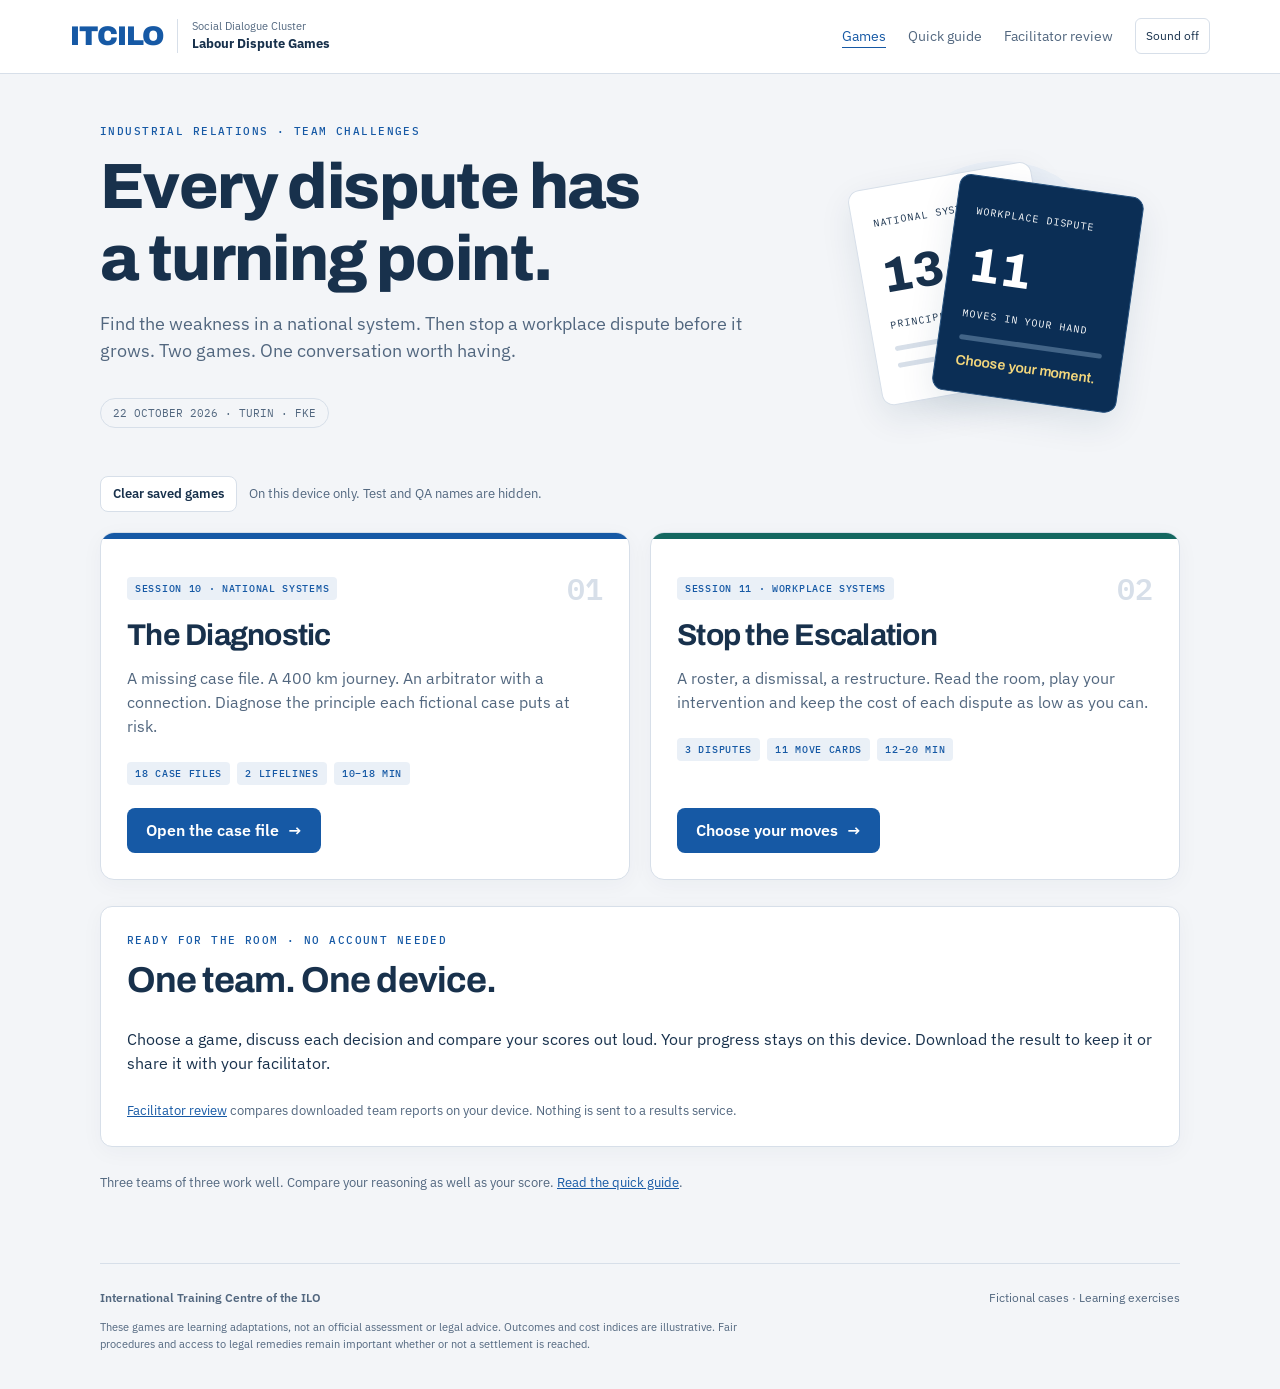
==== commit 2fc4c617: "Make training games practice-only with local facilitator report review" ====
--- a/index.html
+++ b/index.html
@@ -8,7 +8,7 @@
 <style>:root{--navy:#0b2e55;--blue:#1659a5;--blue-dark:#104582;--teal:#146760;--gold:#f4d77c;--paper:#f3f5f8;--surface:#fff;--wash:#eaf0f7;--line:#d7dfe9;--ink:#18314c;--muted:#52677f;--green:#156344;--green-wash:#e6f3ec;--amber:#825a0c;--amber-wash:#fff3d6;--red:#a8342f;--red-wash:#fff0ec;--white:#fff;--shadow:0 5px 22px #1230500a;--body:'IBM Plex Sans',system-ui,sans-serif;--heading:'Archivo',system-ui,sans-serif;--mono:'IBM Plex Mono',monospace;--focus:#6c36ce;color-scheme:light}
 :root[data-theme="dark"]{--paper:#0c1828;--surface:#13243a;--wash:#1d324c;--line:#35485f;--ink:#e1eaf5;--muted:#b0c0d3;--blue:#75b0f5;--blue-dark:#a0caff;--green:#79d5a6;--green-wash:#183b30;--amber:#f1cf7c;--amber-wash:#3b301a;--red:#ffa499;--red-wash:#412825;--focus:#c1a5ff;color-scheme:dark}
 @media(prefers-color-scheme:dark){:root:not([data-theme="light"]){--paper:#0c1828;--surface:#13243a;--wash:#1d324c;--line:#35485f;--ink:#e1eaf5;--muted:#b0c0d3;--blue:#75b0f5;--blue-dark:#a0caff;--green:#79d5a6;--green-wash:#183b30;--amber:#f1cf7c;--amber-wash:#3b301a;--red:#ffa499;--red-wash:#412825;--focus:#c1a5ff;color-scheme:dark}}
-*{box-sizing:border-box}html{scroll-behavior:smooth;scroll-padding-top:100px}body{margin:0;background:var(--paper);color:var(--ink);font:16px/1.5 var(--body);-webkit-text-size-adjust:100%}[hidden]{display:none!important}button,input,select,textarea{font:inherit}button{cursor:pointer}button:disabled{cursor:not-allowed}a{color:var(--blue)}a,button,input,textarea,select{touch-action:manipulation}h1,h2,h3,h4{font-family:var(--heading);line-height:1.12;letter-spacing:-.025em;margin:0}h1{font-size:clamp(34px,5.8vw,64px);font-weight:800}h2{font-size:clamp(25px,3vw,36px)}h3{font-size:21px}p{margin:0 0 14px}p:last-child{margin-bottom:0}button{color:inherit}input,select,textarea{width:100%;min-height:46px;padding:11px 13px;border:1px solid var(--line);background:var(--surface);border-radius:8px;color:var(--ink)}textarea{min-height:78px;resize:vertical}label{display:block;font-size:14px;font-weight:600}label>input,label>select,label>textarea{margin-top:6px}small,.small{font-size:13px;color:var(--muted)}.muted{color:var(--muted)}.mono{font-family:var(--mono);font-variant-numeric:tabular-nums}strong{font-weight:600}.skip{position:fixed;top:-80px;left:12px;z-index:40;background:var(--surface);padding:15px}.skip:focus{top:8px}:focus-visible{outline:3px solid var(--focus);outline-offset:3px}button:focus:not(:focus-visible){outline:none}.site-head{background:var(--surface);border-bottom:1px solid var(--line);position:sticky;top:0;z-index:20}.head-inner{max-width:1200px;padding:16px 30px;margin:auto;display:flex;align-items:center;justify-content:space-between;gap:18px}.wordmark{display:flex;align-items:center;gap:14px;text-decoration:none;color:var(--ink)}.wordmark>strong{font-family:var(--heading);font-size:27px;font-weight:900;letter-spacing:-1px;color:var(--blue)}.wordmark>span{border-left:1px solid var(--line);padding-left:14px;font-size:11px;line-height:1.4;color:var(--muted)}.wordmark b{font-size:13px;color:var(--ink)}nav{display:flex;align-items:center;gap:22px}nav a{text-decoration:none;color:var(--muted);font-size:14px}nav a:hover,nav a[aria-current="page"]{color:var(--blue);text-decoration:underline;text-underline-offset:6px}.icon-btn{padding:8px 10px;border:1px solid var(--line);border-radius:6px;background:var(--surface);font-size:12px}main{max-width:1140px;margin:0 auto;padding:38px 30px 70px;min-height:70vh;outline:none}.eyebrow{font:500 11px/1.4 var(--mono);text-transform:uppercase;letter-spacing:.13em;color:var(--blue);margin:0 0 12px}.lead{font-size:18px;color:var(--muted);max-width:62ch;margin-top:16px}.hero{display:grid;grid-template-columns:1.3fr .7fr;gap:50px;align-items:center;padding:12px 0 28px}.hero h1{max-width:14ch}.hero-label{display:inline-flex;border:1px solid var(--line);border-radius:50px;padding:7px 12px;font:11px var(--mono);color:var(--muted);margin-top:20px}.case-art{height:265px;position:relative;display:grid;place-items:center;isolation:isolate}.case-art:before{content:"";position:absolute;background:var(--wash);width:230px;height:230px;border-radius:50%;z-index:-2}.art-sheet{position:absolute;border:1px solid var(--line);border-radius:12px;box-shadow:0 13px 35px #0b2e5519;background:var(--surface);width:186px;padding:20px;height:218px;transform:rotate(-10deg) translateX(-44px)}.art-sheet.front{background:var(--navy);color:var(--white);transform:rotate(8deg) translate(40px,12px);border-color:#244f7c}.art-sheet .line{height:5px;background:var(--line);margin-top:12px;border-radius:3px}.art-sheet.front .line{background:#426487}.art-sheet b{display:block;font:800 49px var(--heading);margin:18px 0 8px}.art-sheet span{font:10px var(--mono);letter-spacing:.1em}.art-sheet .seal{color:var(--gold);font:600 14px var(--heading);margin-top:13px}.grid-two{display:grid;grid-template-columns:1fr 1fr;gap:20px}.game-card{border:1px solid var(--line);border-radius:14px;background:var(--surface);overflow:hidden;display:flex;flex-direction:column;box-shadow:var(--shadow)}.game-card .accent{height:6px;background:var(--blue)}.game-card.teal .accent{background:var(--teal)}.game-card .body{padding:26px;display:flex;flex-direction:column;flex:1}.game-card h2{font-size:30px;margin:8px 0 13px}.game-card p{color:var(--muted)}.card-top{display:flex;justify-content:space-between;align-items:center}.game-num{font:600 30px var(--mono);color:var(--line)}.tag{display:inline-flex;align-items:center;font:500 10px var(--mono);letter-spacing:.07em;text-transform:uppercase;border-radius:4px;padding:5px 8px;background:var(--wash);color:var(--blue)}.game-card .tags{display:flex;gap:7px;flex-wrap:wrap;margin:10px 0 23px}.game-card .btn{align-self:flex-start;margin-top:auto}.btn{display:inline-flex;align-items:center;justify-content:center;gap:9px;border:1px solid transparent;border-radius:8px;background:var(--blue);color:var(--surface);font-weight:600;min-height:45px;padding:11px 18px;text-decoration:none;line-height:1.3}.btn:hover:not(:disabled){background:var(--blue-dark)}.btn.secondary{background:var(--surface);color:var(--ink);border-color:var(--line)}.btn.secondary:hover:not(:disabled){background:var(--wash)}.btn.danger{background:var(--red);color:var(--surface)}.btn.gold{background:var(--gold);color:var(--navy)}.btn:disabled{opacity:.45}.btn.small{font-size:13px;min-height:36px;padding:8px 12px}.actions{display:flex;align-items:center;flex-wrap:wrap;gap:10px;margin-top:20px}.panel{background:var(--surface);border:1px solid var(--line);border-radius:12px;padding:26px;box-shadow:var(--shadow)}.section{margin-top:26px}.join-panel{margin-top:26px;display:grid;grid-template-columns:1fr 1.2fr;gap:30px;background:var(--wash);box-shadow:none}.join-panel h2{font-size:23px;margin-bottom:8px}.join-form{display:grid;grid-template-columns:1fr 1fr auto;align-items:end;gap:10px}.join-form .btn{padding-inline:15px}.join-note{grid-column:1/-1;font-size:12px;color:var(--muted)}.error{font-size:14px;color:var(--red);margin-top:12px}.error:empty{display:none}.notice{border:1px solid var(--line);border-left:4px solid var(--blue);padding:14px 18px;background:var(--wash);border-radius:7px;font-size:14px;margin-bottom:20px}.notice.warning{border-left-color:var(--amber);background:var(--amber-wash);color:var(--amber)}.notice.good{border-left-color:var(--green);background:var(--green-wash);color:var(--green)}.notice .actions{margin-top:10px}.back{display:inline-block;text-decoration:none;font-size:13px;margin-bottom:20px}.setup{max-width:780px;margin:auto}.setup h1{font-size:40px}.setup .lead{font-size:16px}.fields{display:grid;grid-template-columns:1fr 1fr;gap:18px;margin:24px 0}.fields .wide{grid-column:1/-1}.choice-row{display:flex;gap:10px;flex-wrap:wrap;margin-top:8px}.choice{flex:1;text-align:left;background:var(--surface);border:1px solid var(--line);padding:15px;border-radius:8px;min-width:125px}.choice b{display:block;font-size:21px}.choice span{font-size:12px;color:var(--muted)}.choice[aria-pressed="true"]{border:2px solid var(--blue);padding:14px;background:var(--wash)}.rules{display:grid;grid-template-columns:repeat(3,1fr);gap:13px;margin:20px 0}.rule{font-size:13px;color:var(--muted)}.rule b{display:block;color:var(--ink);margin-bottom:4px}.game-top{display:flex;align-items:center;justify-content:space-between;gap:14px;flex-wrap:wrap;margin-bottom:18px}.game-top h1{font-size:26px}.connection{font-size:12px;color:var(--muted);display:flex;align-items:center;gap:7px}.dot{width:7px;height:7px;background:var(--green);border-radius:50%;display:inline-block}.hud{display:grid;grid-template-columns:1.3fr 1fr 1fr 1fr;border:1px solid var(--line);border-radius:10px;background:var(--surface);margin-bottom:17px;overflow:hidden}.stat{padding:14px 18px;border-right:1px solid var(--line);min-width:0}.stat:last-child{border:0}.stat small{display:block;font-size:10px;letter-spacing:.08em;text-transform:uppercase;font-family:var(--mono)}.stat b{display:block;font:600 24px var(--mono);margin-top:2px}.stat.team b{font:600 17px var(--heading);margin-top:7px;overflow-wrap:anywhere}.progress{height:4px;background:var(--line);border-radius:2px;overflow:hidden;margin-bottom:22px}.progress i{display:block;background:var(--blue);height:100%;transition:width .4s}.case-layout{display:grid;grid-template-columns:minmax(0,1fr) 240px;gap:20px;align-items:start}.case-content{padding:30px;position:relative}.case-stamp{display:flex;align-items:center;justify-content:space-between;gap:10px;margin-bottom:15px}.case-stamp .eyebrow{margin:0}.case-prompt{font:600 clamp(22px,2.7vw,29px)/1.35 var(--heading);letter-spacing:-.015em;margin:0 0 22px;overflow-wrap:anywhere}.side-note{background:var(--wash);border:1px solid var(--line);padding:20px;border-radius:10px;font-size:14px}.side-note h3{font-size:17px;margin-bottom:11px}.side-note p{color:var(--muted);font-size:13px}.side-note ol{padding-left:19px;margin:0;color:var(--muted);font-size:13px}.side-note li{margin-bottom:9px}.principles{display:grid;grid-template-columns:repeat(3,minmax(0,1fr));gap:9px;margin-top:14px}.principle{border:1px solid var(--line);background:var(--surface);border-radius:7px;display:flex;align-items:center;gap:8px;text-align:left;padding:12px 10px;font-size:13px;min-height:51px;overflow-wrap:anywhere}.principle em{font:11px var(--mono);font-style:normal;color:var(--muted)}.principle:hover:not(:disabled),.move:hover:not(:disabled){border-color:var(--blue);background:var(--wash)}.principle.selected,.move.selected{border:2px solid var(--blue);background:var(--wash);padding:11px 9px}.principle:disabled{opacity:.3}.principle.correct{opacity:1;color:var(--green);background:var(--green-wash);border-color:var(--green)}.principle.incorrect{opacity:1;color:var(--red);background:var(--red-wash);border-color:var(--red)}.commit{border-top:1px solid var(--line);margin-top:23px;padding-top:19px}.confidence{display:flex;gap:15px;flex-wrap:wrap;margin:14px 0;font-size:13px}.confidence label{font-weight:400;display:flex;align-items:center;gap:6px;font-size:13px}.confidence input{width:16px;min-height:16px;height:16px;margin:0;accent-color:var(--blue)}.feedback{margin-top:22px;border:1px solid var(--line);border-radius:9px;padding:21px;background:var(--wash)}.feedback h3{font-size:22px;margin-bottom:11px}.feedback.good{background:var(--green-wash);border-color:var(--green)}.feedback.good h3{color:var(--green)}.feedback.hold{background:var(--amber-wash);border-color:var(--amber)}.feedback.hold h3{color:var(--amber)}.feedback.bad{background:var(--red-wash);border-color:var(--red)}.feedback.bad h3{color:var(--red)}.feedback p{font-size:15px}.def{font-size:13px;border-top:1px solid var(--line);padding-top:12px;margin-top:12px;color:var(--muted)}.cost-ladder{display:grid;grid-template-columns:repeat(6,1fr);margin:18px 0 25px;gap:5px}.cost-step{font:12px var(--mono);text-align:center;color:var(--muted)}.cost-step:before{content:"";display:block;height:7px;background:var(--line);border-radius:2px;margin-bottom:5px}.cost-step.on:before{background:var(--blue)}.cost-step.hot:before{background:var(--red)}.cost-step.active{font-weight:600;color:var(--ink)}.hand{display:grid;grid-template-columns:repeat(3,minmax(0,1fr));gap:11px}.move{display:flex;flex-direction:column;gap:8px;text-align:left;border:1px solid var(--line);border-radius:8px;padding:14px;background:var(--surface);min-height:180px;position:relative;transition:transform .15s,border-color .15s}.move.selected{padding:13px;transform:translateY(-4px)}.move-top{display:flex;justify-content:space-between;align-items:center;font:11px var(--mono);color:var(--muted)}.move strong{font:600 16px/1.25 var(--heading)}.move .desc{font-size:12px;line-height:1.4;color:var(--muted)}.move.used{background:var(--wash);border-style:dashed}.move.used strong{color:var(--muted)}.used-mark{font:10px var(--mono);text-transform:uppercase;color:var(--muted);margin-top:auto}.selection-line{font-size:14px;margin-top:20px;color:var(--muted)}.result-hero{background:var(--navy);color:var(--white);border-radius:12px;padding:32px;margin-bottom:23px}.result-hero .eyebrow{color:var(--gold)}.result-hero h1{font-size:35px}.big-score{font:700 clamp(48px,8vw,76px)/1.1 var(--mono);letter-spacing:-.06em;margin:20px 0}.big-score span{font-size:24px;color:#c0d1e5;letter-spacing:0}.result-hero p{color:#d2e0f1}.metrics{display:grid;grid-template-columns:repeat(3,1fr);gap:10px;margin-top:24px}.metric{border-top:1px solid #53708e;padding-top:12px;font-size:12px;color:#c5d6e9}.metric b{font:500 24px var(--mono);display:block;color:var(--white);margin-bottom:2px}.review-list{margin:18px 0}.review{border:1px solid var(--line);border-radius:8px;margin-top:9px;background:var(--surface);overflow:hidden}.review summary{padding:15px 17px;font-size:14px;cursor:pointer}.review .review-body{padding:0 17px 17px;font-size:14px;color:var(--muted)}.review .review-body p{margin:0 0 8px}.badge{display:inline-block;font:10px var(--mono);border-radius:4px;padding:4px 7px;background:var(--wash);color:var(--muted)}.badge.good{background:var(--green-wash);color:var(--green)}.badge.bad{background:var(--red-wash);color:var(--red)}.badge.hold{background:var(--amber-wash);color:var(--amber)}.rank{font:600 23px var(--mono);color:var(--blue)}.table-wrap{overflow-x:auto;margin-top:17px}table{width:100%;border-collapse:collapse;font-size:14px}th{text-align:left;font:11px var(--mono);text-transform:uppercase;color:var(--muted);padding:12px 10px;border-bottom:2px solid var(--line)}td{padding:14px 10px;border-bottom:1px solid var(--line);vertical-align:top}td:first-child,th:first-child{padding-left:0}td.team-name{font-weight:600;max-width:170px;overflow-wrap:anywhere}.board-head{background:var(--navy);color:var(--white);border-radius:12px;padding:26px;display:flex;justify-content:space-between;gap:24px;align-items:center;margin:20px 0}.board-head .eyebrow{color:var(--gold)}.room-code{font:600 clamp(27px,5vw,47px) var(--mono);letter-spacing:.12em;overflow-wrap:anywhere}.room-clock{font:500 42px var(--mono)}.board-head small{color:#c9d9ee}.session-list{display:grid;grid-template-columns:repeat(auto-fit,minmax(210px,1fr));gap:10px;margin:20px 0}.session-button{text-align:left;padding:15px;border:1px solid var(--line);background:var(--surface);border-radius:8px}.session-button[aria-pressed=true]{border:2px solid var(--blue);padding:14px;background:var(--wash)}.session-button b{display:block;margin:5px 0;font-size:15px}.session-button .mono{font-size:12px;color:var(--blue)}.login-panel{max-width:500px;margin:40px auto}.login-panel h1{font-size:34px}.login-panel label{margin-top:18px}.guide h1{font-size:44px}.guide .panel h2{font-size:27px;margin-bottom:15px}.guide li{margin-bottom:9px}.source-list{display:flex;gap:10px;flex-wrap:wrap;margin-top:20px}.source-list a{font-size:13px;display:inline-block;border:1px solid var(--line);padding:10px 12px;border-radius:6px;background:var(--surface)}.site-foot{border-top:1px solid var(--line);max-width:1080px;margin:auto;padding:25px 0 35px;color:var(--muted);font-size:12px}.site-foot>div{display:flex;justify-content:space-between;gap:20px;margin-bottom:12px}.site-foot p{max-width:95ch;font-size:11px;line-height:1.6}.toast{position:fixed;bottom:25px;left:50%;transform:translateX(-50%);background:var(--navy);color:var(--white);padding:12px 19px;border:1px solid #5c7898;border-radius:9px;max-width:calc(100vw - 30px);font-size:14px;z-index:80;opacity:0;pointer-events:none}.toast.visible{opacity:1}.empty{text-align:center;padding:40px 20px;color:var(--muted);border:1px dashed var(--line);border-radius:10px}.screen-only{}.projector .admin-controls,.projector .details-area,.projector .create-room,.projector .session-list,.projector .board-intro{display:none}.projector table{font-size:20px}.projector th{font-size:13px}.projector .board-head{padding:40px}.projector .room-code{font-size:54px}.projector .room-clock{font-size:60px}.projector .rank{font-size:30px}.login-panel input{font-size:16px}.divider{border:0;border-top:1px solid var(--line);margin:25px 0}dialog{background:var(--surface);color:var(--ink);border:1px solid var(--line);border-radius:12px;max-width:440px;padding:26px}dialog::backdrop{background:#071c37aa}dialog h2{font-size:26px;margin-bottom:12px}dialog .actions{justify-content:flex-end}.theme-select{width:auto;min-height:30px;padding:3px 7px;font-size:11px}.saved-games{margin:20px 0}.saved-grid{display:flex;flex-wrap:wrap;gap:10px;margin:0 0 12px}.saved-controls{display:flex;align-items:center;gap:12px;flex-wrap:wrap}.service-address{overflow-wrap:anywhere}.linklike{border:0;background:none;color:var(--blue);padding:0;font-size:13px;text-decoration:underline;cursor:pointer}.streak{font:12px var(--mono);color:var(--green);margin-left:auto}.share-link{font-size:12px;font-family:var(--mono);overflow-wrap:anywhere}.timer-expired{color:var(--gold)}.takeaway-status{min-height:20px;font-size:12px;color:var(--muted);margin-top:7px}.takeaway-status:empty{min-height:0}.practice-table{margin-top:16px}.choice-row+.small{margin-top:8px}.field-title{font-size:14px;font-weight:600}.hint-button{font-size:12px;padding:7px 10px;min-height:34px}.lock-row{display:flex;gap:12px;align-items:center;flex-wrap:wrap}.lock-row .btn{margin-right:auto}.fade-in{animation:appear .25s ease}@keyframes appear{from{opacity:.4;transform:translateY(5px)}to{opacity:1;transform:translateY(0)}}
+*{box-sizing:border-box}html{scroll-behavior:auto;scroll-padding-top:100px}body{margin:0;background:var(--paper);color:var(--ink);font:16px/1.5 var(--body);-webkit-text-size-adjust:100%}[hidden]{display:none!important}button,input,select,textarea{font:inherit}button{cursor:pointer}button:disabled{cursor:not-allowed}a{color:var(--blue)}a,button,input,textarea,select{touch-action:manipulation}h1,h2,h3,h4{font-family:var(--heading);line-height:1.12;letter-spacing:-.025em;margin:0}h1{font-size:clamp(34px,5.8vw,64px);font-weight:800}h2{font-size:clamp(25px,3vw,36px)}h3{font-size:21px}p{margin:0 0 14px}p:last-child{margin-bottom:0}button{color:inherit}input,select,textarea{width:100%;min-height:46px;padding:11px 13px;border:1px solid var(--line);background:var(--surface);border-radius:8px;color:var(--ink)}textarea{min-height:78px;resize:vertical}label{display:block;font-size:14px;font-weight:600}label>input,label>select,label>textarea{margin-top:6px}small,.small{font-size:13px;color:var(--muted)}.muted{color:var(--muted)}.mono{font-family:var(--mono);font-variant-numeric:tabular-nums}strong{font-weight:600}.skip{position:fixed;top:-80px;left:12px;z-index:40;background:var(--surface);padding:15px}.skip:focus{top:8px}:focus-visible{outline:3px solid var(--focus);outline-offset:3px}button:focus:not(:focus-visible){outline:none}.site-head{background:var(--surface);border-bottom:1px solid var(--line);position:sticky;top:0;z-index:20}.head-inner{max-width:1200px;padding:16px 30px;margin:auto;display:flex;align-items:center;justify-content:space-between;gap:18px}.wordmark{display:flex;align-items:center;gap:14px;text-decoration:none;color:var(--ink)}.wordmark>strong{font-family:var(--heading);font-size:27px;font-weight:900;letter-spacing:-1px;color:var(--blue)}.wordmark>span{border-left:1px solid var(--line);padding-left:14px;font-size:11px;line-height:1.4;color:var(--muted)}.wordmark b{font-size:13px;color:var(--ink)}nav{display:flex;align-items:center;gap:22px}nav a{text-decoration:none;color:var(--muted);font-size:14px}nav a:hover,nav a[aria-current="page"]{color:var(--blue);text-decoration:underline;text-underline-offset:6px}.icon-btn{padding:8px 10px;border:1px solid var(--line);border-radius:6px;background:var(--surface);font-size:12px}main{max-width:1140px;margin:0 auto;padding:38px 30px 70px;min-height:70vh;outline:none}.eyebrow{font:500 11px/1.4 var(--mono);text-transform:uppercase;letter-spacing:.13em;color:var(--blue);margin:0 0 12px}.lead{font-size:18px;color:var(--muted);max-width:62ch;margin-top:16px}.hero{display:grid;grid-template-columns:1.3fr .7fr;gap:50px;align-items:center;padding:12px 0 28px}.hero h1{max-width:14ch}.hero-label{display:inline-flex;border:1px solid var(--line);border-radius:50px;padding:7px 12px;font:11px var(--mono);color:var(--muted);margin-top:20px}.case-art{height:265px;position:relative;display:grid;place-items:center;isolation:isolate}.case-art:before{content:"";position:absolute;background:var(--wash);width:230px;height:230px;border-radius:50%;z-index:-2}.art-sheet{position:absolute;border:1px solid var(--line);border-radius:12px;box-shadow:0 13px 35px #0b2e5519;background:var(--surface);width:186px;padding:20px;height:218px;transform:rotate(-10deg) translateX(-44px)}.art-sheet.front{background:var(--navy);color:var(--white);transform:rotate(8deg) translate(40px,12px);border-color:#244f7c}.art-sheet .line{height:5px;background:var(--line);margin-top:12px;border-radius:3px}.art-sheet.front .line{background:#426487}.art-sheet b{display:block;font:800 49px var(--heading);margin:18px 0 8px}.art-sheet span{font:10px var(--mono);letter-spacing:.1em}.art-sheet .seal{color:var(--gold);font:600 14px var(--heading);margin-top:13px}.grid-two{display:grid;grid-template-columns:1fr 1fr;gap:20px}.game-card{border:1px solid var(--line);border-radius:14px;background:var(--surface);overflow:hidden;display:flex;flex-direction:column;box-shadow:var(--shadow)}.game-card .accent{height:6px;background:var(--blue)}.game-card.teal .accent{background:var(--teal)}.game-card .body{padding:26px;display:flex;flex-direction:column;flex:1}.game-card h2{font-size:30px;margin:8px 0 13px}.game-card p{color:var(--muted)}.card-top{display:flex;justify-content:space-between;align-items:center}.game-num{font:600 30px var(--mono);color:var(--line)}.tag{display:inline-flex;align-items:center;font:500 10px var(--mono);letter-spacing:.07em;text-transform:uppercase;border-radius:4px;padding:5px 8px;background:var(--wash);color:var(--blue)}.game-card .tags{display:flex;gap:7px;flex-wrap:wrap;margin:10px 0 23px}.game-card .btn{align-self:flex-start;margin-top:auto}.btn{display:inline-flex;align-items:center;justify-content:center;gap:9px;border:1px solid transparent;border-radius:8px;background:var(--blue);color:var(--surface);font-weight:600;min-height:45px;padding:11px 18px;text-decoration:none;line-height:1.3}.btn:hover:not(:disabled){background:var(--blue-dark)}.btn.secondary{background:var(--surface);color:var(--ink);border-color:var(--line)}.btn.secondary:hover:not(:disabled){background:var(--wash)}.btn.danger{background:var(--red);color:var(--surface)}.btn.gold{background:var(--gold);color:var(--navy)}.btn:disabled{opacity:.45}.btn.small{font-size:13px;min-height:36px;padding:8px 12px}.actions{display:flex;align-items:center;flex-wrap:wrap;gap:10px;margin-top:20px}.panel{background:var(--surface);border:1px solid var(--line);border-radius:12px;padding:26px;box-shadow:var(--shadow)}.section{margin-top:26px}.join-panel{margin-top:26px;display:grid;grid-template-columns:1fr 1.2fr;gap:30px;background:var(--wash);box-shadow:none}.join-panel h2{font-size:23px;margin-bottom:8px}.join-form{display:grid;grid-template-columns:1fr 1fr auto;align-items:end;gap:10px}.join-form .btn{padding-inline:15px}.join-note{grid-column:1/-1;font-size:12px;color:var(--muted)}.error{font-size:14px;color:var(--red);margin-top:12px}.error:empty{display:none}.notice{border:1px solid var(--line);border-left:4px solid var(--blue);padding:14px 18px;background:var(--wash);border-radius:7px;font-size:14px;margin-bottom:20px}.notice.warning{border-left-color:var(--amber);background:var(--amber-wash);color:var(--amber)}.notice.good{border-left-color:var(--green);background:var(--green-wash);color:var(--green)}.notice .actions{margin-top:10px}.back{display:inline-block;text-decoration:none;font-size:13px;margin-bottom:20px}.setup{max-width:780px;margin:auto}.setup h1{font-size:40px}.setup .lead{font-size:16px}.fields{display:grid;grid-template-columns:1fr 1fr;gap:18px;margin:24px 0}.fields .wide{grid-column:1/-1}.choice-row{display:flex;gap:10px;flex-wrap:wrap;margin-top:8px}.choice{flex:1;text-align:left;background:var(--surface);border:1px solid var(--line);padding:15px;border-radius:8px;min-width:125px}.choice b{display:block;font-size:21px}.choice span{font-size:12px;color:var(--muted)}.choice[aria-pressed="true"]{border:2px solid var(--blue);padding:14px;background:var(--wash)}.rules{display:grid;grid-template-columns:repeat(3,1fr);gap:13px;margin:20px 0}.rule{font-size:13px;color:var(--muted)}.rule b{display:block;color:var(--ink);margin-bottom:4px}.game-top{display:flex;align-items:center;justify-content:space-between;gap:14px;flex-wrap:wrap;margin-bottom:18px}.game-top h1{font-size:26px}.connection{font-size:12px;color:var(--muted);display:flex;align-items:center;gap:7px}.dot{width:7px;height:7px;background:var(--green);border-radius:50%;display:inline-block}.hud{display:grid;grid-template-columns:1.3fr 1fr 1fr 1fr;border:1px solid var(--line);border-radius:10px;background:var(--surface);margin-bottom:17px;overflow:hidden}.stat{padding:14px 18px;border-right:1px solid var(--line);min-width:0}.stat:last-child{border:0}.stat small{display:block;font-size:10px;letter-spacing:.08em;text-transform:uppercase;font-family:var(--mono)}.stat b{display:block;font:600 24px var(--mono);margin-top:2px}.stat.team b{font:600 17px var(--heading);margin-top:7px;overflow-wrap:anywhere}.progress{height:4px;background:var(--line);border-radius:2px;overflow:hidden;margin-bottom:22px}.progress i{display:block;background:var(--blue);height:100%;transition:width .4s}.case-layout{display:grid;grid-template-columns:minmax(0,1fr) 240px;gap:20px;align-items:start}.case-content{padding:30px;position:relative}.case-stamp{display:flex;align-items:center;justify-content:space-between;gap:10px;margin-bottom:15px}.case-stamp .eyebrow{margin:0}.case-prompt{font:600 clamp(22px,2.7vw,29px)/1.35 var(--heading);letter-spacing:-.015em;margin:0 0 22px;overflow-wrap:anywhere}.side-note{background:var(--wash);border:1px solid var(--line);padding:20px;border-radius:10px;font-size:14px}.side-note h3{font-size:17px;margin-bottom:11px}.side-note p{color:var(--muted);font-size:13px}.side-note ol{padding-left:19px;margin:0;color:var(--muted);font-size:13px}.side-note li{margin-bottom:9px}.principles{display:grid;grid-template-columns:repeat(3,minmax(0,1fr));gap:9px;margin-top:14px}.principle{border:1px solid var(--line);background:var(--surface);border-radius:7px;display:flex;align-items:center;gap:8px;text-align:left;padding:12px 10px;font-size:13px;min-height:51px;overflow-wrap:anywhere}.principle em{font:11px var(--mono);font-style:normal;color:var(--muted)}.principle:hover:not(:disabled),.move:hover:not(:disabled){border-color:var(--blue);background:var(--wash)}.principle.selected,.move.selected{border:2px solid var(--blue);background:var(--wash);padding:11px 9px}.principle:disabled{opacity:.3}.principle.correct{opacity:1;color:var(--green);background:var(--green-wash);border-color:var(--green)}.principle.incorrect{opacity:1;color:var(--red);background:var(--red-wash);border-color:var(--red)}.commit{border-top:1px solid var(--line);margin-top:23px;padding-top:19px}.confidence{display:flex;gap:15px;flex-wrap:wrap;margin:14px 0;font-size:13px}.confidence label{font-weight:400;display:flex;align-items:center;gap:6px;font-size:13px}.confidence input{width:16px;min-height:16px;height:16px;margin:0;accent-color:var(--blue)}.feedback{margin-top:22px;border:1px solid var(--line);border-radius:9px;padding:21px;background:var(--wash)}.feedback h3{font-size:22px;margin-bottom:11px}.feedback.good{background:var(--green-wash);border-color:var(--green)}.feedback.good h3{color:var(--green)}.feedback.hold{background:var(--amber-wash);border-color:var(--amber)}.feedback.hold h3{color:var(--amber)}.feedback.bad{background:var(--red-wash);border-color:var(--red)}.feedback.bad h3{color:var(--red)}.feedback p{font-size:15px}.def{font-size:13px;border-top:1px solid var(--line);padding-top:12px;margin-top:12px;color:var(--muted)}.cost-ladder{display:grid;grid-template-columns:repeat(6,1fr);margin:18px 0 25px;gap:5px}.cost-step{font:12px var(--mono);text-align:center;color:var(--muted)}.cost-step:before{content:"";display:block;height:7px;background:var(--line);border-radius:2px;margin-bottom:5px}.cost-step.on:before{background:var(--blue)}.cost-step.hot:before{background:var(--red)}.cost-step.active{font-weight:600;color:var(--ink)}.hand{display:grid;grid-template-columns:repeat(3,minmax(0,1fr));gap:11px}.move{display:flex;flex-direction:column;gap:8px;text-align:left;border:1px solid var(--line);border-radius:8px;padding:14px;background:var(--surface);min-height:180px;position:relative;transition:transform .15s,border-color .15s}.move.selected{padding:13px;transform:translateY(-4px)}.move-top{display:flex;justify-content:space-between;align-items:center;font:11px var(--mono);color:var(--muted)}.move strong{font:600 16px/1.25 var(--heading)}.move .desc{font-size:12px;line-height:1.4;color:var(--muted)}.move.used{background:var(--wash);border-style:dashed}.move.used strong{color:var(--muted)}.used-mark{font:10px var(--mono);text-transform:uppercase;color:var(--muted);margin-top:auto}.selection-line{font-size:14px;margin-top:20px;color:var(--muted)}.result-hero{background:var(--navy);color:var(--white);border-radius:12px;padding:32px;margin-bottom:23px}.result-hero .eyebrow{color:var(--gold)}.result-hero h1{font-size:35px}.big-score{font:700 clamp(48px,8vw,76px)/1.1 var(--mono);letter-spacing:-.06em;margin:20px 0}.big-score span{font-size:24px;color:#c0d1e5;letter-spacing:0}.result-hero p{color:#d2e0f1}.metrics{display:grid;grid-template-columns:repeat(3,1fr);gap:10px;margin-top:24px}.metric{border-top:1px solid #53708e;padding-top:12px;font-size:12px;color:#c5d6e9}.metric b{font:500 24px var(--mono);display:block;color:var(--white);margin-bottom:2px}.review-list{margin:18px 0}.review{border:1px solid var(--line);border-radius:8px;margin-top:9px;background:var(--surface);overflow:hidden}.review summary{padding:15px 17px;font-size:14px;cursor:pointer}.review .review-body{padding:0 17px 17px;font-size:14px;color:var(--muted)}.review .review-body p{margin:0 0 8px}.badge{display:inline-block;font:10px var(--mono);border-radius:4px;padding:4px 7px;background:var(--wash);color:var(--muted)}.badge.good{background:var(--green-wash);color:var(--green)}.badge.bad{background:var(--red-wash);color:var(--red)}.badge.hold{background:var(--amber-wash);color:var(--amber)}.rank{font:600 23px var(--mono);color:var(--blue)}.table-wrap{overflow-x:auto;margin-top:17px}table{width:100%;border-collapse:collapse;font-size:14px}th{text-align:left;font:11px var(--mono);text-transform:uppercase;color:var(--muted);padding:12px 10px;border-bottom:2px solid var(--line)}td{padding:14px 10px;border-bottom:1px solid var(--line);vertical-align:top}td:first-child,th:first-child{padding-left:0}td.team-name{font-weight:600;max-width:170px;overflow-wrap:anywhere}.board-head{background:var(--navy);color:var(--white);border-radius:12px;padding:26px;display:flex;justify-content:space-between;gap:24px;align-items:center;margin:20px 0}.board-head .eyebrow{color:var(--gold)}.room-code{font:600 clamp(27px,5vw,47px) var(--mono);letter-spacing:.12em;overflow-wrap:anywhere}.room-clock{font:500 42px var(--mono)}.board-head small{color:#c9d9ee}.session-list{display:grid;grid-template-columns:repeat(auto-fit,minmax(210px,1fr));gap:10px;margin:20px 0}.session-button{text-align:left;padding:15px;border:1px solid var(--line);background:var(--surface);border-radius:8px}.session-button[aria-pressed=true]{border:2px solid var(--blue);padding:14px;background:var(--wash)}.session-button b{display:block;margin:5px 0;font-size:15px}.session-button .mono{font-size:12px;color:var(--blue)}.login-panel{max-width:500px;margin:40px auto}.login-panel h1{font-size:34px}.login-panel label{margin-top:18px}.guide h1{font-size:44px}.guide .panel h2{font-size:27px;margin-bottom:15px}.guide li{margin-bottom:9px}.source-list{display:flex;gap:10px;flex-wrap:wrap;margin-top:20px}.source-list a{font-size:13px;display:inline-block;border:1px solid var(--line);padding:10px 12px;border-radius:6px;background:var(--surface)}.site-foot{border-top:1px solid var(--line);max-width:1080px;margin:auto;padding:25px 0 35px;color:var(--muted);font-size:12px}.site-foot>div{display:flex;justify-content:space-between;gap:20px;margin-bottom:12px}.site-foot p{max-width:95ch;font-size:11px;line-height:1.6}.toast{position:fixed;bottom:25px;left:50%;transform:translateX(-50%);background:var(--navy);color:var(--white);padding:12px 19px;border:1px solid #5c7898;border-radius:9px;max-width:calc(100vw - 30px);font-size:14px;z-index:80;opacity:0;pointer-events:none}.toast.visible{opacity:1}.empty{text-align:center;padding:40px 20px;color:var(--muted);border:1px dashed var(--line);border-radius:10px}.screen-only{}.projector .admin-controls,.projector .details-area,.projector .create-room,.projector .session-list,.projector .board-intro{display:none}.projector table{font-size:20px}.projector th{font-size:13px}.projector .board-head{padding:40px}.projector .room-code{font-size:54px}.projector .room-clock{font-size:60px}.projector .rank{font-size:30px}.login-panel input{font-size:16px}.divider{border:0;border-top:1px solid var(--line);margin:25px 0}dialog{background:var(--surface);color:var(--ink);border:1px solid var(--line);border-radius:12px;max-width:440px;padding:26px}dialog::backdrop{background:#071c37aa}dialog h2{font-size:26px;margin-bottom:12px}dialog .actions{justify-content:flex-end}.theme-select{width:auto;min-height:30px;padding:3px 7px;font-size:11px}.saved-games{margin:20px 0}.saved-grid{display:flex;flex-wrap:wrap;gap:10px;margin:0 0 12px}.saved-controls{display:flex;align-items:center;gap:12px;flex-wrap:wrap}.service-address{overflow-wrap:anywhere}.linklike{border:0;background:none;color:var(--blue);padding:0;font-size:13px;text-decoration:underline;cursor:pointer}.streak{font:12px var(--mono);color:var(--green);margin-left:auto}.share-link{font-size:12px;font-family:var(--mono);overflow-wrap:anywhere}.timer-expired{color:var(--gold)}.takeaway-status{min-height:20px;font-size:12px;color:var(--muted);margin-top:7px}.takeaway-status:empty{min-height:0}.practice-table{margin-top:16px}.choice-row+.small{margin-top:8px}.field-title{font-size:14px;font-weight:600}.hint-button{font-size:12px;padding:7px 10px;min-height:34px}.lock-row{display:flex;gap:12px;align-items:center;flex-wrap:wrap}.lock-row .btn{margin-right:auto}.fade-in{animation:appear .25s ease}@keyframes appear{from{opacity:.4;transform:translateY(5px)}to{opacity:1;transform:translateY(0)}}
 @media(max-width:1050px){.hero{gap:20px}.case-layout{grid-template-columns:minmax(0,1fr) 205px}.principles{grid-template-columns:repeat(2,minmax(0,1fr))}.join-panel{grid-template-columns:1fr}.site-foot{margin-inline:30px}.case-content{padding:24px}.hand{grid-template-columns:repeat(2,minmax(0,1fr))}}
 @media(max-width:700px){.head-inner{padding:12px 16px;gap:10px;flex-wrap:wrap}.wordmark>strong{font-size:23px}nav{gap:17px;margin-left:auto}nav a{font-size:12px}.wordmark>span{font-size:9px}.wordmark b{font-size:11px}.icon-btn{font-size:10px;padding:6px}main{padding:25px 16px 45px}.hero{grid-template-columns:1fr;padding-top:5px}.hero h1{max-width:19ch}.hero .lead{font-size:16px}.case-art{display:none}.grid-two{grid-template-columns:1fr}.game-card .body{padding:23px}.game-card h2{font-size:28px}.join-panel{padding:20px;gap:20px}.join-form{grid-template-columns:1fr 1fr}.join-form .btn{grid-column:1/-1}.fields{grid-template-columns:1fr;gap:15px}.fields .wide{grid-column:auto}.setup{padding:23px}.setup h1{font-size:34px}.rules{grid-template-columns:1fr;gap:10px}.rule b{display:inline;margin-right:6px}.case-layout{grid-template-columns:1fr}.side-note{display:none}.case-content{padding:21px}.case-prompt{font-size:23px}.principles{grid-template-columns:repeat(2,minmax(0,1fr))}.principle{font-size:13px;padding:11px 9px}.principle.selected{padding:10px 8px}.hand{gap:9px}.move{padding:12px;min-height:192px}.move.selected{padding:11px}.move strong{font-size:15px}.move .desc{font-size:12px}.hud{grid-template-columns:1fr 1fr}.stat{padding:11px 14px}.stat:nth-child(2){border-right:0}.stat:nth-child(-n+2){border-bottom:1px solid var(--line)}.stat b{font-size:21px}.game-top h1{font-size:23px}.panel{padding:21px}.board-head{flex-direction:column;align-items:flex-start;gap:12px;padding:21px}.room-code{font-size:30px}.board-head .clock-box{display:flex;gap:14px;align-items:center}.room-clock{font-size:35px}.result-hero{padding:26px}.result-hero h1{font-size:28px}.metrics{grid-template-columns:repeat(3,1fr)}.metric b{font-size:22px}.metric{font-size:11px}.site-foot{margin-inline:16px}.site-foot>div{flex-direction:column;gap:6px}.choice{padding:12px}.choice[aria-pressed=true]{padding:11px}.choice span{font-size:11px}.projector .board-head{padding:25px}.projector .room-code{font-size:33px}.projector table{font-size:15px}.source-list{flex-direction:column}.review summary{font-size:13px}.back{margin-bottom:15px}.case-stamp .tag{font-size:9px}}
 @media(max-width:390px){nav{width:100%;justify-content:space-between;margin-top:3px}.choice{min-width:90px;flex-basis:90px}.hand{grid-template-columns:1fr 1fr}.move{padding:10px}.move.selected{padding:9px}.case-content{padding:16px}.principle{font-size:12px}}
@@ -18,7 +18,7 @@
 </head>
 <body>
 <a class="skip" href="#main">Skip to game</a>
-<header class="site-head"><div class="head-inner"><a href="#hub" class="wordmark" aria-label="ITCILO Labour Dispute Games home"><strong>ITCILO</strong><span>Social Dialogue Cluster<br><b>Labour Dispute Games</b></span></a><nav aria-label="Main navigation"><a href="#hub">Games</a><a href="#guide">Quick guide</a><a href="#facilitator">Facilitator</a><button id="sound" class="icon-btn" aria-pressed="false">Sound off</button></nav></div></header>
+<header class="site-head"><div class="head-inner"><a href="#hub" class="wordmark" aria-label="ITCILO Labour Dispute Games home"><strong>ITCILO</strong><span>Social Dialogue Cluster<br><b>Labour Dispute Games</b></span></a><nav aria-label="Main navigation"><a href="#hub">Games</a><a href="#guide">Quick guide</a><a href="#facilitator">Facilitator review</a><button id="sound" class="icon-btn" aria-pressed="false">Sound off</button></nav></div></header>
 <main id="main" tabindex="-1"></main>
 <footer class="site-foot"><div><strong>International Training Centre of the ILO</strong><span>Fictional cases · Learning exercises</span></div><p>These games are learning adaptations, not an official assessment or legal advice. Outcomes and cost indices are illustrative. Fair procedures and access to legal remedies remain important whether or not a settlement is reached.</p></footer>
 <div id="toast" class="toast" role="status" aria-live="polite"></div>
@@ -1213,17 +1213,14 @@
 </script>
 <script>(()=>{
 'use strict';
-const API='https://labour-dispute-games.darrin-dookie.chatgpt.site';
-const SITE='https://darrindookie-itcilo.github.io/Labour-Dispute-Resolution-Games/';
 const $=id=>document.getElementById(id), main=$('main');
 const e=value=>String(value??'').replace(/[&<>"']/g,c=>({'&':'&amp;','<':'&lt;','>':'&gt;','"':'&quot;',"'":'&#39;'}[c]));
 const load=(key,fallback)=>{try{return JSON.parse(localStorage.getItem(key))??fallback;}catch{return fallback;}};
 let storageOK=true;
 const save=(key,value)=>{try{localStorage.setItem(key,JSON.stringify(value));}catch{storageOK=false;}};
-let practices=load('ldg-practice-v2',{}), connections=load('ldg-connections-v2',[]), imports=load('ldg-imports-v2',[]);
-let adminToken='';try{adminToken=sessionStorage.getItem('ldg-admin-v2')||'';}catch{}
-let ui={mode:'practice',game:'diagnostic',live:null,selected:'',reason:'',confidence:'sure',busy:false,error:'',offline:false,board:null,rooms:[],roomCode:'',projector:false,setupCount:13,adminGame:'diagnostic',standings:null,sound:false,create:{name:'22 October · Session 10',game:'diagnostic',count:13,scenario:'all',startStage:0,minutes:15},openDetails:new Set()};
-try{const p=JSON.parse(sessionStorage.getItem('ldg-pointer-v2'));if(p){ui.mode=p.mode;ui.game=p.game;ui.live=connections.find(c=>c.team.id===p.id)||null;}ui.roomCode=sessionStorage.getItem('ldg-room-v2')||'';}catch{}
+let practices=load('ldg-practice-v2',{}),imports=load('ldg-imports-v2',[]);
+let ui={mode:'practice',game:'diagnostic',selected:'',reason:'',confidence:'sure',busy:false,error:'',projector:false,setupCount:13,sound:false,openDetails:new Set()};
+try{const p=JSON.parse(sessionStorage.getItem('ldg-pointer-v2'));if(p?.mode==='practice'&&['diagnostic','escalation'].includes(p.game))ui.game=p.game;sessionStorage.removeItem('ldg-admin-v2');sessionStorage.removeItem('ldg-room-v2');}catch{}
 const fmt=seconds=>{seconds=Math.max(0,Math.floor(seconds||0));return String(Math.floor(seconds/60)).padStart(2,'0')+':'+String(seconds%60).padStart(2,'0');};
 const testTeamName=name=>/^(?:qa(?:[\s_-]|\d|$)|test(?:[\s_-]|\d|$)|deployment[\s_-]+check(?:[\s_-]|\d|$))/i.test(String(name||'').trim());
 const defaultTeam=name=>name&&!testTeamName(name)?name:'Team 1';
@@ -1231,54 +1228,39 @@
 const principle=id=>DATA.PRINCIPLES.find(p=>p.id===id);
 const card=id=>DATA.CARDS.find(p=>p.id===id);
 const symptom=ref=>DATA.SYMPTOMS.find(p=>p.ref===ref);
-const active=()=>ui.mode==='live'?ui.live?.team.state:practices[ui.game];
+const active=()=>practices[ui.game];
 const button=(action,label,cls='btn',extra='')=>`<button class="${cls}" data-action="${action}" ${extra}>${label}</button>`;
-const disabled=()=>ui.busy||!!ui.live?.pending&&ui.mode==='live'||ui.mode==='live'&&ui.live?.room.status!=='open';
-const no=(condition)=>condition?' disabled':'';
+const disabled=()=>ui.busy;
+const no=condition=>condition?' disabled':'';
 function persist(){
  const saved=load('ldg-practice-v2',{});
  for(const [game,state] of Object.entries(practices)){const prior=saved[game];if(!prior||(state.updatedAt||state.startedAt)>=(prior.updatedAt||prior.startedAt))saved[game]=state;}
  practices=saved;save('ldg-practice-v2',saved);
- if(ui.live){
-  const latest=load('ldg-connections-v2',[]),i=latest.findIndex(c=>c.team.id===ui.live.team.id),prior=latest[i];
-  if(i<0)latest.push(ui.live);
-  else if(ui.live.team.revision>prior.team.revision||ui.live.team.revision===prior.team.revision&&(ui.live.pending||!prior.pending))latest[i]=ui.live;
-  connections=latest;save('ldg-connections-v2',latest);
- }
- try{sessionStorage.setItem('ldg-pointer-v2',JSON.stringify({mode:ui.mode,game:ui.game,id:ui.live?.team.id}));}catch{}
+ try{sessionStorage.setItem('ldg-pointer-v2',JSON.stringify({mode:'practice',game:ui.game}));}catch{}
 }
 let toastTimeout, audio;
 function toast(msg){$('toast').textContent=msg;$('toast').classList.add('visible');clearTimeout(toastTimeout);toastTimeout=setTimeout(()=>$('toast').classList.remove('visible'),4200);}
 function tone(good){if(!ui.sound)return;try{audio??=new (window.AudioContext||window.webkitAudioContext)();audio.resume();const o=audio.createOscillator(),g=audio.createGain();o.connect(g);g.connect(audio.destination);o.type='sine';o.frequency.value=good?620:230;g.gain.setValueAtTime(.045,audio.currentTime);g.gain.exponentialRampToValueAtTime(.001,audio.currentTime+.18);o.start();o.stop(audio.currentTime+.19);}catch{}}
 async function confirmAction(title,copy){const d=$('confirm');$('confirm-title').textContent=title;$('confirm-copy').textContent=copy;d.showModal();return new Promise(resolve=>d.addEventListener('close',()=>resolve(d.returnValue==='ok'),{once:true}));}
-async function api(path,{method='GET',data,token=''}={}){
- const controller=new AbortController(),timer=setTimeout(()=>controller.abort(),10000);
- try{const response=await fetch(API+'/api'+path,{method,headers:{...(data?{'Content-Type':'application/json'}:{}),...(token?{Authorization:'Bearer '+token}:{})},body:data?JSON.stringify(data):undefined,signal:controller.signal,credentials:'omit'});let value;try{value=await response.json();}catch{throw Error('The results service returned an unexpected response. Try again.');}if(!response.ok){const error=Error(value.error||'The request could not be completed.');error.status=response.status;error.result=value;throw error;}return value;}catch(err){if(err.name==='AbortError')throw Error('The connection timed out. Your saved move can be retried.');if(err instanceof TypeError)throw Error('The results service is unavailable. Check your internet connection.');throw err;}finally{clearTimeout(timer);}
-}
 function route(){return location.hash.slice(1).split('?')[0]||'hub';}
 function go(hash){ui.error='';if(location.hash==='#'+hash){render();}else location.hash=hash;window.scrollTo(0,0);}
 function errHTML(){return ui.error?`<div class="notice warning" role="alert">${e(ui.error)}</div>`:'';}
 function savedHTML(){
- let content='';
- for(const [game,state] of Object.entries(practices)){if(state?.version===2&&!testTeamName(state.team))content+=button('resume-practice',`Resume ${e(state.team)} · ${gameName(game)}`,'btn secondary small',`data-game="${game}"`);}
- for(const c of connections.filter(c=>c?.team&&c?.room&&!testTeamName(c.team.name)).slice(-4)){content+=button('resume-live',`Resume ${e(c.team.name)} · ${e(c.room.code)}`,'btn secondary small',`data-id="${e(c.team.id)}"`);}
+ let content='';for(const [game,state] of Object.entries(practices)){if(state?.version===2&&!testTeamName(state.team))content+=button('resume-practice',`Resume ${e(state.team)} · ${gameName(game)}`,'btn secondary small',`data-game="${game}"`);}
  return `<section class="saved-games" aria-label="Saved games">${content?`<div class="saved-grid">${content}</div>`:''}<div class="saved-controls">${button('clear-saved','Clear saved games','btn secondary small')}<span class="small muted">On this device only. Test and QA names are hidden.</span></div></section>`;
 }
 function clearSavedGames(){
- practices={};connections=[];ui.live=null;ui.mode='practice';clearChoice();
- save('ldg-practice-v2',{});save('ldg-connections-v2',[]);
+ practices={};clearChoice();save('ldg-practice-v2',{});save('ldg-connections-v2',[]);
  try{sessionStorage.removeItem('ldg-pointer-v2');localStorage.setItem('ldg-saved-cleared-v2',crypto.randomUUID());}catch{storageOK=false;}
 }
-
 function hub(){
- const room=new URLSearchParams(location.search).get('room')||'';
- return `${errHTML()}<section class="hero"><div><p class="eyebrow">Industrial relations · Team challenges</p><h1>Every dispute has a turning point.</h1><p class="lead">Find the weakness in a national system. Then stop a workplace dispute before it grows. Two games. One conversation worth having.</p><div class="hero-label">22 OCTOBER 2026 · TURIN · FKE</div></div><div class="case-art" aria-hidden="true"><div class="art-sheet"><span>NATIONAL SYSTEM</span><b>13</b><span>PRINCIPLES TO TEST</span><div class="line"></div><div class="line" style="width:70%"></div></div><div class="art-sheet front"><span>WORKPLACE DISPUTE</span><b>11</b><span>MOVES IN YOUR HAND</span><div class="line"></div><div class="seal">Choose your moment.</div></div></div></section>${savedHTML()}<div class="grid-two"><article class="game-card"><div class="accent"></div><div class="body"><div class="card-top"><span class="tag">Session 10 · National systems</span><span class="game-num">01</span></div><h2>The Diagnostic</h2><p>A missing case file. A 400 km journey. An arbitrator with a connection. Diagnose the principle each fictional case puts at risk.</p><div class="tags"><span class="tag">18 case files</span><span class="tag">2 lifelines</span><span class="tag">10–18 min</span></div><a class="btn" href="#diagnostic">Open the case file <span aria-hidden="true">→</span></a></div></article><article class="game-card teal"><div class="accent"></div><div class="body"><div class="card-top"><span class="tag">Session 11 · Workplace systems</span><span class="game-num">02</span></div><h2>Stop the Escalation</h2><p>A roster, a dismissal, a restructure. Read the room, play your intervention and keep the cost of each dispute as low as you can.</p><div class="tags"><span class="tag">3 disputes</span><span class="tag">11 move cards</span><span class="tag">12–20 min</span></div><a class="btn" href="#escalation">Choose your moves <span aria-hidden="true">→</span></a></div></article></div><section class="panel join-panel"><div><p class="eyebrow">Play with the room</p><h2>One team. One device.</h2><p class="muted small">Enter the session code from your facilitator. Your choices, reasons and results will appear on their protected board. Use a team alias.</p></div><form id="join-form" class="join-form"><label>Team name<input name="team" id="join-name" maxlength="40" value="Team 1" placeholder="e.g. Table 2" required autocomplete="off"></label><label>Session code<input name="room" id="join-room" maxlength="8" value="${e(room.toUpperCase())}" placeholder="8 characters" required autocapitalize="characters" spellcheck="false" autocomplete="off"></label><button class="btn" ${no(ui.busy)}>Join session</button><p class="join-note">No participant account needed. Practice games save on your device.</p></form></section><div class="section small muted">Three teams of three work well. Compare your reasoning as well as your score. <a href="#guide">Read the quick guide</a>.</div>`;
+ const oldLink=new URLSearchParams(location.search).has('room');
+ return `${errHTML()}${oldLink?'<div class="notice">Live sessions are switched off. Start a game below; results save on this device.</div>':''}<section class="hero"><div><p class="eyebrow">Industrial relations · Team challenges</p><h1>Every dispute has a turning point.</h1><p class="lead">Find the weakness in a national system. Then stop a workplace dispute before it grows. Two games. One conversation worth having.</p><div class="hero-label">22 OCTOBER 2026 · TURIN · FKE</div></div><div class="case-art" aria-hidden="true"><div class="art-sheet"><span>NATIONAL SYSTEM</span><b>13</b><span>PRINCIPLES TO TEST</span><div class="line"></div><div class="line" style="width:70%"></div></div><div class="art-sheet front"><span>WORKPLACE DISPUTE</span><b>11</b><span>MOVES IN YOUR HAND</span><div class="line"></div><div class="seal">Choose your moment.</div></div></div></section>${savedHTML()}<div class="grid-two"><article class="game-card"><div class="accent"></div><div class="body"><div class="card-top"><span class="tag">Session 10 · National systems</span><span class="game-num">01</span></div><h2>The Diagnostic</h2><p>A missing case file. A 400 km journey. An arbitrator with a connection. Diagnose the principle each fictional case puts at risk.</p><div class="tags"><span class="tag">18 case files</span><span class="tag">2 lifelines</span><span class="tag">10–18 min</span></div><a class="btn" href="#diagnostic">Open the case file <span aria-hidden="true">→</span></a></div></article><article class="game-card teal"><div class="accent"></div><div class="body"><div class="card-top"><span class="tag">Session 11 · Workplace systems</span><span class="game-num">02</span></div><h2>Stop the Escalation</h2><p>A roster, a dismissal, a restructure. Read the room, play your intervention and keep the cost of each dispute as low as you can.</p><div class="tags"><span class="tag">3 disputes</span><span class="tag">11 move cards</span><span class="tag">12–20 min</span></div><a class="btn" href="#escalation">Choose your moves <span aria-hidden="true">→</span></a></div></article></div><section class="panel section"><p class="eyebrow">Ready for the room · No account needed</p><h2>One team. One device.</h2><p class="section">Choose a game, discuss each decision and compare your scores out loud. Your progress stays on this device. Download the result to keep it or share it with your facilitator.</p><p class="small muted section"><a href="#facilitator">Facilitator review</a> compares downloaded team reports on your device. Nothing is sent to a results service.</p></section><div class="section small muted">Three teams of three work well. Compare your reasoning as well as your score. <a href="#guide">Read the quick guide</a>.</div>`;
 }
-function setup(game){const dx=game==='diagnostic';return `<a class="back" href="#hub">← All games</a><section class="panel setup"><p class="eyebrow">${dx?'Game 01 · National system diagnosis':'Game 02 · Workplace intervention'}</p><h1>${gameName(game)}</h1><p class="lead">${dx?'Choose the principle most directly at risk. Each correct answer earns two points, or one after a lifeline. Both defensible answers are accepted in the ambiguous case.':'Discuss the dispute, choose one intervention and lock it in. A move may resolve it, hold it or allow it to advance. Every card can be used once per dispute.'}</p>${errHTML()}<form id="practice-form" data-game="${game}"><div class="fields"><label>Team name<input name="team" maxlength="40" value="${e(defaultTeam(practices[game]?.team))}" placeholder="e.g. Table 1" required autocomplete="off"></label><label>Case order code<input name="seed" maxlength="40" value="workshop-2026" autocomplete="off"><small>Use the same code and settings for a fair comparison.</small></label>${dx?`<div class="wide"><span class="field-title">How many case files?</span><div class="choice-row">${[8,13,18].map(n=>button('setup-count',`<b>${n} cases</b><span>${n===8?'Quick round':n===13?'All 13 principles':'The full case file'}</span>`,'choice',`type="button" data-count="${n}" aria-pressed="${ui.setupCount===n}"`)).join('')}</div></div>`:`<label>Dispute<select name="scenario"><option value="all">All three · Campaign</option>${DATA.SCENARIOS.map(s=>`<option value="${s.id}">${s.name}</option>`).join('')}</select></label><label>Start at<select name="startStage"><option value="0">Stage 1 · First warning</option><option value="2">Stage 3 · Formal dispute</option><option value="4">Stage 5 · Last chance</option></select></label>`}</div><div class="rules"><div class="rule"><b>1. Discuss</b>Agree what the problem is before clicking.</div><div class="rule"><b>2. Commit</b>Select a ${dx?'principle':'card'} and lock it in.</div><div class="rule"><b>3. Compare</b>Use the feedback to explain your reasoning.</div></div><div class="actions"><button class="btn" type="submit">Start ${dx?'diagnosing':'the challenge'} →</button></div></form><p class="small muted section">${dx?'The 13-case mode includes one case for every principle. The full mode includes all 18 cases.':'The cost index is a game device, not a financial estimate. A sound process can be valuable even when the parties do not settle.'} Practice runs on this device; join a session from the home page to share with your facilitator.</p></section>`;}
-function gameChrome(s){const st=summary(DATA,s),live=ui.mode==='live',r=ui.live?.room;
- return `<div class="game-top"><div><p class="eyebrow">${live?'Live session · '+e(r.code):'Practice · Saved on this device'}</p><h1>${gameName(s.game)}</h1></div><div class="actions" style="margin:0"><span class="connection"><i class="dot"></i>${live?(ui.offline?'Reconnecting':'Connected'):'Local practice'}</span>${button('pause-home','Pause & return','btn secondary small')}</div></div>${errHTML()}${!storageOK?'<div class="notice warning">Browser storage is unavailable. Export your result before closing this page.</div>':''}${live&&r.status!=='open'?`<div class="notice warning">${r.status==='paused'?'The facilitator has paused this session. Take a moment to compare your reasoning.':'This session is closed. You can review and export your progress.'}</div>`:''}${live&&ui.live.pending?`<div class="notice warning">Your move is saved on this device and is waiting to be confirmed by the results service. ${button('retry','Retry saved move','btn secondary small')}</div>`:''}<div class="hud"><div class="stat team"><small>Team</small><b>${e(s.team)}</b></div><div class="stat"><small>${s.game==='diagnostic'?'Learning points':'Dispute'}</small><b>${s.game==='diagnostic'?s.score+' / '+st.max:(s.scenarioIndex+1)+' / '+s.scenarios.length}</b></div><div class="stat"><small>${s.game==='diagnostic'?'Case file':'Cost exposure'}</small><b>${s.game==='diagnostic'?(s.index+1)+' / '+s.deck.length:(s.feedback?.cost??costFor(DATA,s))}</b></div><div class="stat"><small>${live?'Room timer':'Elapsed'}</small><b ${live?'data-room-clock':'data-elapsed'}>${live?fmt(roomSeconds(r)):fmt(st.elapsed)}</b></div></div>`;
+function setup(game){const dx=game==='diagnostic';return `<a class="back" href="#hub">← All games</a><section class="panel setup"><p class="eyebrow">${dx?'Game 01 · National system diagnosis':'Game 02 · Workplace intervention'}</p><h1>${gameName(game)}</h1><p class="lead">${dx?'Choose the principle most directly at risk. Each correct answer earns two points, or one after a lifeline. Both defensible answers are accepted in the ambiguous case.':'Discuss the dispute, choose one intervention and lock it in. A move may resolve it, hold it or allow it to advance. Every card can be used once per dispute.'}</p>${errHTML()}<form id="practice-form" data-game="${game}"><div class="fields"><label>Team name<input name="team" maxlength="40" value="${e(defaultTeam(practices[game]?.team))}" placeholder="e.g. Table 1" required autocomplete="off"></label><label>Case order code<input name="seed" maxlength="40" value="workshop-2026" autocomplete="off"><small>Use the same code and settings for a fair comparison.</small></label>${dx?`<div class="wide"><span class="field-title">How many case files?</span><div class="choice-row">${[8,13,18].map(n=>button('setup-count',`<b>${n} cases</b><span>${n===8?'Quick round':n===13?'All 13 principles':'The full case file'}</span>`,'choice',`type="button" data-count="${n}" aria-pressed="${ui.setupCount===n}"`)).join('')}</div></div>`:`<label>Dispute<select name="scenario"><option value="all">All three · Campaign</option>${DATA.SCENARIOS.map(s=>`<option value="${s.id}">${s.name}</option>`).join('')}</select></label><label>Start at<select name="startStage"><option value="0">Stage 1 · First warning</option><option value="2">Stage 3 · Formal dispute</option><option value="4">Stage 5 · Last chance</option></select></label>`}</div><div class="rules"><div class="rule"><b>1. Discuss</b>Agree what the problem is before clicking.</div><div class="rule"><b>2. Commit</b>Select a ${dx?'principle':'card'} and lock it in.</div><div class="rule"><b>3. Compare</b>Use the feedback to explain your reasoning.</div></div><div class="actions"><button class="btn" type="submit">Start ${dx?'diagnosing':'the challenge'} →</button></div></form><p class="small muted section">${dx?'The 13-case mode includes one case for every principle. The full mode includes all 18 cases.':'The cost index is a game device, not a financial estimate. A sound process can be valuable even when the parties do not settle.'} Your progress saves on this device. Download your result to keep it or give it to your facilitator.</p></section>`;}
+function gameChrome(s){const st=summary(DATA,s);
+ return `<div class="game-top"><div><p class="eyebrow">Practice · Saved on this device</p><h1>${gameName(s.game)}</h1></div><div class="actions" style="margin:0"><span class="connection"><i class="dot"></i>Local practice</span>${button('pause-home','Pause & return','btn secondary small')}</div></div>${errHTML()}${!storageOK?'<div class="notice warning">Browser storage is unavailable. Export your result before closing this page.</div>':''}<div class="hud"><div class="stat team"><small>Team</small><b>${e(s.team)}</b></div><div class="stat"><small>${s.game==='diagnostic'?'Learning points':'Dispute'}</small><b>${s.game==='diagnostic'?s.score+' / '+st.max:(s.scenarioIndex+1)+' / '+s.scenarios.length}</b></div><div class="stat"><small>${s.game==='diagnostic'?'Case file':'Cost exposure'}</small><b>${s.game==='diagnostic'?(s.index+1)+' / '+s.deck.length:(s.feedback?.cost??costFor(DATA,s))}</b></div><div class="stat"><small>Elapsed</small><b data-elapsed>${fmt(st.elapsed)}</b></div></div>`;
 }
-function roomSeconds(r){return Math.max(0,((r.deadline?r.deadline-Date.now():r.remaining)||0)/1000);}
 function reasonBlock(){return `<div class="commit"><label>Our reason <small>(optional)</small><textarea id="reason" maxlength="500" placeholder="Which detail makes this your best choice?">${e(ui.reason)}</textarea></label></div>`;}
 function diagnostic(s){const c=symptom(s.deck[s.index]),answered=s.phase==='feedback';return gameChrome(s)+`<div class="progress" aria-label="Cases completed"><i style="width:${s.log.length/s.deck.length*100}%"></i></div><div class="case-layout"><section class="panel case-content fade-in"><div class="case-stamp"><p class="eyebrow">Case file ${e(c.ref)}</p><span class="tag">${answered?'Decision recorded':'Choose one principle'}</span></div><h2 class="case-prompt">${e(c.text)}</h2><div class="principles" role="group" aria-label="Effectiveness principles">${DATA.PRINCIPLES.map(p=>{const correct=answered&&c.answer.includes(p.id),incorrect=answered&&s.feedback.picked===p.id&&!correct;return button('select-principle',`<em>${String(p.n).padStart(2,'0')}</em><span>${e(p.name)}${correct?' ✓':''}${incorrect?' ×':''}</span>`,'principle'+(ui.selected===p.id&&!answered?' selected':'')+(correct?' correct':'')+(incorrect?' incorrect':''),`data-choice="${p.id}" aria-pressed="${(answered?s.feedback.picked===p.id:ui.selected===p.id)}" ${no(answered||s.disabled.includes(p.id)||disabled())}`);}).join('')}</div>${answered?dxFeedback(s,c):`${reasonBlock()}<div class="confidence"><label><input type="radio" name="confidence" value="sure" ${ui.confidence==='sure'?'checked':''}>We agree</label><label><input type="radio" name="confidence" value="discussing" ${ui.confidence==='discussing'?'checked':''}>Still debating</label></div><div class="lock-row">${button('commit-dx','Lock in our diagnosis →','btn',no(!ui.selected||disabled()))}${button('hint',s.hinted?'Lifeline used':`Narrow it down · ${s.lifelines} left`,'btn secondary hint-button',no(s.hinted||!s.lifelines||disabled()))}</div>`}</section><aside class="side-note"><h3>Read the symptom</h3><p>More than one principle can be relevant. Choose the one most directly illustrated by the details.</p><ol><li>Separate structural influence from bias in a particular case.</li><li>Separate speed from how resources are used.</li><li>Ask what would actually need to change.</li></ol>${s.bestStreak>1?`<hr class="divider"><p><strong>${s.bestStreak} correct in a row</strong><br>Your longest streak so far.</p>`:''}</aside></div>`;}
 function dxFeedback(s,c){const f=s.feedback,names=c.answer.map(id=>principle(id).name).join(' or ');return `<div class="feedback ${f.right?'good':'bad'}" role="region" aria-labelledby="feedback-title"><h3 id="feedback-title" tabindex="-1">${f.right?`Correct · +${f.points} ${f.points===1?'point':'points'}`:'A different diagnosis'}</h3><p>${f.right?'Accepted answer:':'You chose '+e(principle(f.picked).name)+'. The accepted diagnosis is'} <strong>${e(names)}</strong>.</p><p>${e(c.why)}</p>${c.answer.map(id=>`<div class="def"><strong>${e(principle(id).name)}</strong> · ${e(principle(id).def)}</div>`).join('')}${s.streak>=3?`<p class="streak section">${s.streak} correct in a row</p>`:''}</div><div class="actions">${button('next',s.index+1===s.deck.length?'See our report →':'Next case →','btn',no(disabled()))}</div>`;}
@@ -1286,12 +1268,12 @@
 function esFeedback(s,sc){const f=s.feedback,kind=f.kind,good=kind==='resolve',terminal=f.terminal;return `<div class="feedback ${good?'good':kind==='hold'?'hold':'bad'}" role="region" aria-labelledby="feedback-title"><p class="eyebrow">${e(card(f.card).name)}</p><h3 id="feedback-title" tabindex="-1">${good?'Resolved in this case':kind==='hold'?'Held · Not yet resolved':terminal?'It reached the next forum':'The dispute advances'}</h3><p>${e(f.msg)}</p>${terminal&&!good?`<p>${e(sc.fail)}</p>`:''}<div class="def">${good?'Stopped at stage '+(s.stage+1):'Cost exposure now'} · <strong>${f.cost}</strong> cost index${kind==='hold'?' · A holding move adds 2':''}</div></div><div class="actions">${button('next',terminal?(s.scenarioIndex+1===s.scenarios.length?'See our report →':'Next dispute →'):kind==='hold'?'Try another intervention →':'Next stage →','btn',no(disabled()))}</div><p class="small muted section">This round assumes the facts described and the parties’ response in the feedback. Timing and context can make another intervention defensible; bring your argument to the debrief.</p>`;}
 function reviewDX(log){const c=symptom(log.ref);return `<details class="review"><summary><span class="badge ${log.right?'good':'bad'}">${log.points} / 2</span> <strong>${e(log.ref)}</strong> · ${e(principle(log.choice)?.name||log.choice)}${log.hint?' · lifeline':''}${log.confidence==='discussing'?' · debated':''}</summary><div class="review-body"><p>${e(c?.text)}</p><p><strong>Accepted:</strong> ${e(c?.answer.map(id=>principle(id).name).join(' or '))}</p><p>${e(c?.why)}</p>${log.reason?`<p><strong>Your reason:</strong> ${e(log.reason)}</p>`:''}</div></details>`;}
 function reviewES(log){return `<details class="review"><summary><span class="badge ${log.kind==='resolve'?'good':log.kind==='hold'?'hold':'bad'}">${log.kind==='resolve'?'Resolved':log.kind==='hold'?'Held':'Advanced'}</span> ${e(DATA.SCENARIOS.find(s=>s.id===log.scenario)?.name)} · Stage ${log.stage+1} · <strong>${e(card(log.card)?.name)}</strong></summary><div class="review-body"><p>${e(log.msg)}</p><p>Cost exposure: <strong>${log.cost}</strong></p>${log.reason?`<p><strong>Your reason:</strong> ${e(log.reason)}</p>`:''}</div></details>`;}
-function results(s){const st=summary(DATA,s),dx=s.game==='diagnostic',complete=s.phase==='done';return `<a class="back" href="#hub">← All games</a>${errHTML()}<section class="result-hero"><p class="eyebrow">${e(s.team)} · ${complete?'Challenge complete':'Progress report'}</p><h1>${dx?'Your system diagnosis':'Your intervention report'}</h1><div class="big-score">${dx?`${st.score}<span> / ${st.max}</span>`:`${st.cost}<span> cost index</span>`}</div><p>${dx?`${st.correct} of ${st.total} cases diagnosed correctly. Review the choices your team debated.`:`${st.resolved} of ${st.total} disputes resolved in this campaign. Lower cost means the dispute was addressed earlier.`}</p><div class="metrics"><div class="metric"><b>${dx?st.correct:st.resolved}</b>${dx?'Correct diagnoses':'Disputes resolved'}</div><div class="metric"><b>${dx?s.bestStreak:st.progress}</b>${dx?'Longest streak':'Disputes completed'}</div><div class="metric"><b>${fmt(st.elapsed)}</b>Elapsed time</div></div></section>${!dx?`<div class="grid-two">${s.scenarioResults.map(r=>`<div class="panel"><p class="eyebrow">${e(DATA.SCENARIOS.find(sc=>sc.id===r.scenario).name)}</p><h3>${r.resolved?'Resolved · Stage '+(r.stage+1):'Advanced to '+e(DATA.SCENARIOS.find(sc=>sc.id===r.scenario).failureLabel).toLowerCase()}</h3><p class="section mono">${r.cost} cost index · ${r.plays} ${r.plays===1?'card':'cards'} played</p></div>`).join('')}</div>`:''}<section class="panel section"><h2>Take it back to the workplace</h2><ol class="muted">${dx?'<li>Which case produced the most disagreement, and why?</li><li>Where do independence and impartiality, or speediness and accountability, differ?</li><li>Which weakness would you investigate first in your national system, and with what evidence?</li>':'<li>Which intervention did you use at the wrong moment?</li><li>What would make another intervention defensible in the same situation?</li><li>Which preventive mechanism would you strengthen in your own workplace?</li>'}</ol><label>One action our team will take<textarea id="takeaway" maxlength="1500" placeholder="The change, who should act, and one first step…">${e(ui.mode==='live'&&ui.live.reflectionDraft!==undefined?ui.live.reflectionDraft:s.reflection)}</textarea></label><div id="takeaway-status" class="takeaway-status">${s.reflection?'Saved with this result.':'Autosaves as you type.'}</div><div class="actions">${button('export-result','Download our result','btn')}${button('print','Print report','btn secondary')}${ui.mode==='practice'?button('new-practice','Start another round','btn secondary'):`${button('standings','Compare teams','btn secondary')}`}</div><p class="small muted section">${ui.mode==='live'?'Your submitted choices and result are saved on the facilitator’s protected board.':'This practice result is saved on this device. You can give the downloaded JSON file to your facilitator for comparison.'}</p></section>${ui.standings?`<section class="panel section"><h2>Team standings</h2>${rankTable(ui.standings.teams,s.game)}</section>`:''}<section class="section"><h2 style="font-size:25px">Every decision, recorded</h2><div class="review-list">${s.log.map(dx?reviewDX:reviewES).join('')||'<p class="muted">No decisions yet.</p>'}</div></section>`;}
+function results(s){const st=summary(DATA,s),dx=s.game==='diagnostic',complete=s.phase==='done';return `<a class="back" href="#hub">← All games</a>${errHTML()}<section class="result-hero"><p class="eyebrow">${e(s.team)} · ${complete?'Challenge complete':'Progress report'}</p><h1>${dx?'Your system diagnosis':'Your intervention report'}</h1><div class="big-score">${dx?`${st.score}<span> / ${st.max}</span>`:`${st.cost}<span> cost index</span>`}</div><p>${dx?`${st.correct} of ${st.total} cases diagnosed correctly. Review the choices your team debated.`:`${st.resolved} of ${st.total} disputes resolved in this campaign. Lower cost means the dispute was addressed earlier.`}</p><div class="metrics"><div class="metric"><b>${dx?st.correct:st.resolved}</b>${dx?'Correct diagnoses':'Disputes resolved'}</div><div class="metric"><b>${dx?s.bestStreak:st.progress}</b>${dx?'Longest streak':'Disputes completed'}</div><div class="metric"><b>${fmt(st.elapsed)}</b>Elapsed time</div></div></section>${!dx?`<div class="grid-two">${s.scenarioResults.map(r=>`<div class="panel"><p class="eyebrow">${e(DATA.SCENARIOS.find(sc=>sc.id===r.scenario).name)}</p><h3>${r.resolved?'Resolved · Stage '+(r.stage+1):'Advanced to '+e(DATA.SCENARIOS.find(sc=>sc.id===r.scenario).failureLabel).toLowerCase()}</h3><p class="section mono">${r.cost} cost index · ${r.plays} ${r.plays===1?'card':'cards'} played</p></div>`).join('')}</div>`:''}<section class="panel section"><h2>Take it back to the workplace</h2><ol class="muted">${dx?'<li>Which case produced the most disagreement, and why?</li><li>Where do independence and impartiality, or speediness and accountability, differ?</li><li>Which weakness would you investigate first in your national system, and with what evidence?</li>':'<li>Which intervention did you use at the wrong moment?</li><li>What would make another intervention defensible in the same situation?</li><li>Which preventive mechanism would you strengthen in your own workplace?</li>'}</ol><label>One action our team will take<textarea id="takeaway" maxlength="1500" placeholder="The change, who should act, and one first step…">${e(s.reflection)}</textarea></label><div id="takeaway-status" class="takeaway-status">${s.reflection?'Saved with this result.':'Autosaves as you type.'}</div><div class="actions">${button('export-result','Download our result','btn')}${button('print','Print report','btn secondary')}${button('new-practice','Start another round','btn secondary')}</div><p class="small muted section">This practice result is saved on this device. You can give the downloaded JSON file to your facilitator for comparison.</p></section><section class="section"><h2 style="font-size:25px">Every decision, recorded</h2><div class="review-list">${s.log.map(dx?reviewDX:reviewES).join('')||'<p class="muted">No decisions yet.</p>'}</div></section>`;}
 function rankTeams(teams,game){return [...teams].sort((a,b)=>game==='diagnostic'?(b.score-a.score)||(b.correct-a.correct):((b.resolved-a.resolved)||(b.progress-a.progress)||(a.cost-b.cost)));}
-function rankTable(teams,game){if(!teams.length)return '<div class="empty section">Waiting for teams to join. Share the session code above.</div>';const ranked=rankTeams(teams.map(t=>t.summary?{...t.summary,name:t.name,id:t.id,updatedAt:t.updatedAt}:t),game);return `<div class="table-wrap"><table><thead><tr><th>Place</th><th>Team</th><th>${game==='diagnostic'?'Points':'Resolved'}</th><th>${game==='diagnostic'?'Cases':'Cost index'}</th><th>Status</th></tr></thead><tbody>${ranked.map((t,i)=>`<tr><td class="rank">${i+1}</td><td class="team-name">${e(t.name)}</td><td class="mono">${game==='diagnostic'?t.score+' / '+t.max:t.resolved+' / '+t.total}</td><td class="mono">${game==='diagnostic'?t.progress+' / '+t.total:t.cost+(t.progress<t.total?' · so far':'')}</td><td><span class="badge ${t.done?'good':''}">${t.done?'Finished':'In progress'}</span>${t.updatedAt?`<br><small>Updated ${new Date(t.updatedAt).toLocaleTimeString([],{hour:'2-digit',minute:'2-digit'})}</small>`:''}</td></tr>`).join('')}</tbody></table></div><p class="small muted section">Compare teams with the same settings. In-progress scores are provisional.${game==='escalation'?' More disputes resolved ranks first; compare cost after teams complete the same disputes.':''} Use the debrief to recognise strong reasoning.</p>`;}
-function guide(){return `<section class="guide"><a class="back" href="#hub">← All games</a><p class="eyebrow">For tomorrow’s training</p><h1>Discuss first. Then play.</h1><p class="lead">Use three teams of three, with one phone or laptop per team. A team name is enough. Participants can play independently or join a live facilitator session.</p><div class="grid-two section"><section class="panel"><p class="eyebrow">Session 10 · 09:00–10:30</p><h2>The Diagnostic</h2><p>Diagnose 8, 13 or 18 fictional case files against the ILO’s effectiveness principles. The 13-case mode covers each principle once.</p><ol><li>Read the symptom and discuss the strongest diagnosis.</li><li>Select one principle, optionally record a reason, then lock it in.</li><li>Earn 2 points for a correct answer, or 1 after using a lifeline. Wrong answers earn 0. Two lifelines are available.</li><li>One case accepts either speediness or accountability. The feedback explains both.</li></ol><p class="small">Allow 10–18 minutes including discussion. A short version can replace an existing discussion; it is additional time if simply added to the supplied agenda.</p></section><section class="panel"><p class="eyebrow">Session 11 · 11:00–12:30</p><h2>Stop the Escalation</h2><p>Play one dispute or all three. Starting at a later stage creates a harder rescue challenge.</p><ol><li>Read the current stage and choose one of eleven interventions.</li><li>Discuss the tool and the timing, then play it.</li><li>A holding move keeps the same stage and adds 2 to the cost index. An ineffective move advances the dispute.</li><li>Cards reset for the next dispute. Within a dispute, each card can be used only once.</li></ol><p class="small">Allow 12–20 minutes including the debrief. Cost values are illustrative and do not establish that industrial action or litigation is inappropriate.</p></section></div><section class="panel section"><h2>Run a live team session</h2><ol><li>Open <a href="#facilitator">Facilitator</a> and sign in with your facilitator credentials.</li><li>Create a session for the chosen game, with a duration and settings.</li><li>Share its participant link or eight-character code. Each team joins on one device.</li><li>Use Projector view to show the board. Pause everyone, add 30 seconds or close the session from the facilitator controls.</li><li>Review every team’s choices and reasons separately, then export the session. Restarting a team saves its previous attempt.</li></ol><p class="small">Live sessions need internet access. Moves are saved on the team device before transmission and retried after an interrupted connection. Practice can be played from the downloaded HTML file without internet. Sound is off by default.</p></section><details class="panel section"><summary><strong>The thirteen effectiveness principles</strong></summary><p class="small section">The ILO diagnostic tool uses ten principles for judicial institutions and thirteen for non-judicial institutions. The definitions below are learning paraphrases.</p>${DATA.PRINCIPLES.map(p=>`<p><strong>${p.n}. ${e(p.name)}</strong> — ${e(p.def)}</p>`).join('')}</details><section class="section"><h2 style="font-size:26px">Sources</h2><p class="small section">Case content and interventions adapt the supplied Session 10 and Session 11 materials. ICMS cards reflect the integrated conflict management approach in Session 11; they are not additional ILO instruments.</p><div class="source-list">${DATA.SOURCES.map(s=>`<a href="${e(s.url)}" target="_blank" rel="noopener noreferrer">${e(s.label)} ↗</a>`).join('')}</div></section></section>`;}
-function login(){return `<a class="back" href="#hub">← All games</a><section class="panel login-panel"><p class="eyebrow">Protected facilitator access</p><h1>The room, at a glance.</h1><p class="lead" style="font-size:16px">Create sessions, follow teams and review every decision from one board.</p>${errHTML()}<form id="login-form"><label>Username<input id="login-email" name="email" type="email" required autocomplete="username" spellcheck="false"></label><label>Password<input id="login-password" name="password" type="password" required autocomplete="current-password"></label><div class="actions"><button class="btn" ${no(ui.busy)}>${ui.busy?'Signing in…':'Sign in'}</button></div></form><p class="small section">Your email and password are sent over HTTPS to <span class="service-address">labour-dispute-games.darrin-dookie.chatgpt.site</span>, the results service in Darrin Dookie’s ChatGPT Sites project. The service checks the password against a stored hash; it does not store the password itself. Participant games do not require sign-in.</p></section>`;}
-function admin(){if(!adminToken)return login();const c=ui.create,b=ui.board,r=b?.room;return `<section class="${ui.projector?'projector':''}"><div class="game-top"><div class="board-intro"><p class="eyebrow">Facilitator board</p><h1>Make the reasoning visible.</h1></div><div class="actions" style="margin:0">${button('projector',ui.projector?'Exit projector view':'Projector view','btn secondary small')}${button('fullscreen','Fullscreen','btn secondary small')}${button('logout','Sign out','btn secondary small')}</div></div>${errHTML()}<details class="panel create-room" ${!ui.rooms.length?'open':''} id="create-panel"><summary><strong>Create a team session</strong></summary><form id="create-form"><div class="fields"><label>Session name<input id="create-name" name="name" maxlength="80" value="${e(c.name)}" required></label><label>Game<select id="create-game" name="game"><option value="diagnostic" ${c.game==='diagnostic'?'selected':''}>The Diagnostic</option><option value="escalation" ${c.game==='escalation'?'selected':''}>Stop the Escalation</option></select></label>${c.game==='diagnostic'?`<label>Case files<select name="count" id="create-count">${[8,13,18].map(n=>`<option value="${n}" ${c.count===n?'selected':''}>${n}${n===13?' · All thirteen principles':''}</option>`).join('')}</select></label>`:`<label>Disputes<select name="scenario" id="create-scenario"><option value="all">All three · Campaign</option>${DATA.SCENARIOS.map(s=>`<option value="${s.id}" ${c.scenario===s.id?'selected':''}>${s.name}</option>`).join('')}</select></label><label>Start at<select name="startStage" id="create-start">${[[0,'Stage 1 · First warning'],[2,'Stage 3 · Formal dispute'],[4,'Stage 5 · Last chance']].map(([n,t])=>`<option value="${n}" ${c.startStage===n?'selected':''}>${t}</option>`).join('')}</select></label>`}<label>Session timer · Minutes<input name="minutes" id="create-minutes" type="number" min="3" max="60" value="${c.minutes}" required></label></div><button class="btn" ${no(ui.busy)}>Create session & get code</button><p class="small section">All teams receive the same cases and settings. A timer reaching zero prompts a debrief; it does not discard answers.</p></form></details>${ui.rooms.length?`<div class="session-list">${ui.rooms.map(room=>button('open-room',`<span class="mono">${e(room.code)} · ${room.teamCount} ${room.teamCount===1?'team':'teams'}</span><b>${e(room.name)}</b><small>${gameName(room.game)} · ${e(room.status)}</small>`,'session-button',`data-code="${e(room.code)}" aria-pressed="${ui.roomCode===room.code}"`)).join('')}</div>`:''}${r?`<section class="board-head"><div><p class="eyebrow">${e(r.name)} · ${gameName(r.game)}</p><div class="room-code">${e(r.code)}</div><small>${r.settings.count&&r.game==='diagnostic'?r.settings.count+' cases':(r.settings.scenario==='all'?'Three disputes':DATA.SCENARIOS.find(s=>s.id===r.settings.scenario)?.name)+' · Start stage '+(r.settings.startStage+1)} · ${e(r.status.toUpperCase())}</small></div><div class="clock-box"><small>ROOM TIMER</small><div class="room-clock" data-admin-clock>${fmt(roomSeconds(r))}</div></div></section><div class="admin-controls"><div class="actions">${button('copy-link','Copy participant link','btn',`data-code="${r.code}"`)}${r.status!=='closed'?button('control',r.status==='paused'?'Resume teams':'Pause teams','btn secondary',`data-control="${r.status==='paused'?'resume':'pause'}" ${no(ui.busy)}`)+button('control','Add 30 seconds','btn secondary',`data-control="extend" ${no(ui.busy)}`)+button('close-room','Close session','btn secondary',no(ui.busy)):''}${button('export-board','Export all responses','btn secondary')}${button('export-csv','Download CSV','btn secondary')}${button('print','Print','btn secondary')}</div><p class="share-link section">Participant link: <a href="${SITE}?room=${r.code}" target="_blank" rel="noopener">${SITE}?room=${r.code}</a></p><p class="small section">The board updates every four seconds. A quiet team remains visible; check their connection if progress stops.</p></div><section class="panel section"><h2>Team standings</h2>${rankTable(b.teams,r.game)}</section><section class="details-area section"><h2 style="font-size:26px">Every team, separately</h2>${b.teams.map(t=>`<details class="panel section" data-detail="${t.id}" ${ui.openDetails.has(t.id)?'open':''}><summary><strong>${e(t.name)}</strong> · ${t.state.log.length} decisions${t.state.phase==='done'?' · Finished':''}</summary><div class="review-list">${t.state.log.map(t.state.game==='diagnostic'?reviewDX:reviewES).join('')||'<p class="muted">No decisions submitted yet.</p>'}</div>${t.state.reflection?`<div class="notice"><strong>Team takeaway</strong><br>${e(t.state.reflection)}</div>`:''}<div class="actions">${button('export-team','Export this team','btn secondary small',`data-id="${t.id}"`)}${button('reset-team','Save attempt & restart','btn secondary small',`data-id="${t.id}" ${no(ui.busy)}`)}</div></details>`).join('')}${b.attempts.length?`<details class="panel section"><summary><strong>${b.attempts.length} saved previous attempts</strong></summary>${b.attempts.map(a=>`<div class="section"><h3 style="font-size:17px">${e(a.state.team)} · ${new Date(a.savedAt).toLocaleString()}</h3><p class="small">${a.state.log.length} decisions saved before restart. Included in the full export.</p></div>`).join('')}</details>`:''}</section>`:`<div class="empty section">${ui.rooms.length?'Select a session to open its board.':'Create your first session, then share its code with the room.'}</div>`}<section class="panel details-area section"><h3>Practice results</h3><p class="small section">If a team played offline, import its downloaded JSON file here. Imported results stay on this facilitator device and are included in a separate export.</p><div class="actions"><label class="btn secondary small" for="import-results">Import team results</label><input id="import-results" type="file" accept="application/json,.json" multiple hidden>${imports.length?button('export-imports','Export imported results','btn secondary small'):''}</div>${imports.length?rankTable(imports.filter(x=>x.game==='diagnostic').map(s=>({name:s.team,...summary(DATA,s)})),'diagnostic')+rankTable(imports.filter(x=>x.game==='escalation').map(s=>({name:s.team,...summary(DATA,s)})),'escalation'):''}</section></section>`;}
+function rankTable(teams,game){if(!teams.length)return '<div class="empty section">Import team reports to compare results.</div>';const ranked=rankTeams(teams.map(t=>t.summary?{...t.summary,name:t.name,id:t.id,updatedAt:t.updatedAt}:t),game);return `<div class="table-wrap"><table><thead><tr><th>Place</th><th>Team</th><th>${game==='diagnostic'?'Points':'Resolved'}</th><th>${game==='diagnostic'?'Cases':'Cost index'}</th><th>Status</th></tr></thead><tbody>${ranked.map((t,i)=>`<tr><td class="rank">${i+1}</td><td class="team-name">${e(t.name)}</td><td class="mono">${game==='diagnostic'?t.score+' / '+t.max:t.resolved+' / '+t.total}</td><td class="mono">${game==='diagnostic'?t.progress+' / '+t.total:t.cost+(t.progress<t.total?' · so far':'')}</td><td><span class="badge ${t.done?'good':''}">${t.done?'Finished':'In progress'}</span>${t.updatedAt?`<br><small>Updated ${new Date(t.updatedAt).toLocaleTimeString([],{hour:'2-digit',minute:'2-digit'})}</small>`:''}</td></tr>`).join('')}</tbody></table></div><p class="small muted section">Compare teams with the same settings. In-progress scores are provisional.${game==='escalation'?' More disputes resolved ranks first; compare cost after teams complete the same disputes.':''} Use the debrief to recognise strong reasoning.</p>`;}
+function guide(){return `<section class="guide"><a class="back" href="#hub">← All games</a><p class="eyebrow">For your training</p><h1>Discuss first. Then play.</h1><p class="lead">Use three teams of three, with one phone or laptop per team. A team name is enough. Each team plays on its own device. Compare scores out loud or import downloaded reports on the facilitator’s device.</p><div class="grid-two section"><section class="panel"><p class="eyebrow">Session 10 · 09:00–10:30</p><h2>The Diagnostic</h2><p>Diagnose 8, 13 or 18 fictional case files against the ILO’s effectiveness principles. The 13-case mode covers each principle once.</p><ol><li>Read the symptom and discuss the strongest diagnosis.</li><li>Select one principle, optionally record a reason, then lock it in.</li><li>Earn 2 points for a correct answer, or 1 after using a lifeline. Wrong answers earn 0. Two lifelines are available.</li><li>One case accepts either speediness or accountability. The feedback explains both.</li></ol><p class="small">Allow 10–18 minutes including discussion. A short version can replace an existing discussion; it is additional time if simply added to the supplied agenda.</p></section><section class="panel"><p class="eyebrow">Session 11 · 11:00–12:30</p><h2>Stop the Escalation</h2><p>Play one dispute or all three. Starting at a later stage creates a harder rescue challenge.</p><ol><li>Read the current stage and choose one of eleven interventions.</li><li>Discuss the tool and the timing, then play it.</li><li>A holding move keeps the same stage and adds 2 to the cost index. An ineffective move advances the dispute.</li><li>Cards reset for the next dispute. Within a dispute, each card can be used only once.</li></ol><p class="small">Allow 12–20 minutes including the debrief. Cost values are illustrative and do not establish that industrial action or litigation is inappropriate.</p></section></div><section class="panel section"><h2>Run the activity</h2><ol><li>Give each team one phone or laptop and open the same game.</li><li>Keep the case order code <strong>workshop-2026</strong> and the same settings for a fair comparison.</li><li>Teams discuss, record a reason if useful and lock in each decision.</li><li>Compare scores and reasoning out loud at the debrief.</li><li>Teams can download their result. Open <a href="#facilitator">Facilitator review</a> and import those JSON files to compare scores and individual decisions on your device.</li></ol><p class="small">Progress stays in the current browser. No sign-in, session code or results service is used. The downloaded HTML file also works offline. Sound is off by default.</p></section><details class="panel section"><summary><strong>The thirteen effectiveness principles</strong></summary><p class="small section">The ILO diagnostic tool uses ten principles for judicial institutions and thirteen for non-judicial institutions. The definitions below are learning paraphrases.</p>${DATA.PRINCIPLES.map(p=>`<p><strong>${p.n}. ${e(p.name)}</strong> — ${e(p.def)}</p>`).join('')}</details><section class="section"><h2 style="font-size:26px">Sources</h2><p class="small section">Case content and interventions adapt the supplied Session 10 and Session 11 materials. ICMS cards reflect the integrated conflict management approach in Session 11; they are not additional ILO instruments.</p><div class="source-list">${DATA.SOURCES.map(s=>`<a href="${e(s.url)}" target="_blank" rel="noopener noreferrer">${e(s.label)} ↗</a>`).join('')}</div></section></section>`;}
+function localStates(){const unique=new Map();for(const s of [...imports,...Object.values(practices)]){if(!s||s.version!==2||testTeamName(s.team))continue;const key=s.game+'|'+s.team+'|'+s.startedAt;const prior=unique.get(key);if(!prior||(s.updatedAt||s.startedAt)>=(prior.updatedAt||prior.startedAt))unique.set(key,s);}return [...unique.values()];}
+function admin(){const states=localStates();return `<section class="${ui.projector?'projector':''}"><div class="game-top"><div><p class="eyebrow">Facilitator review · On this device</p><h1>Make the reasoning visible.</h1></div><div class="actions">${button('projector',ui.projector?'Exit projector view':'Projector view','btn secondary small')}${button('fullscreen','Fullscreen','btn secondary small')}${button('print','Print','btn secondary small')}</div></div><section class="panel details-area"><h2>Bring the team reports together.</h2><p class="section">Ask teams to download their result and give you the JSON file. Import the files here to compare scores and review their reasoning. Reports stay on this device; this page does not receive live updates or send data to a results service.</p><div class="actions"><label class="btn" for="import-results">Import team results</label><input id="import-results" type="file" accept="application/json,.json" multiple hidden>${states.length?button('export-local','Export all reports','btn secondary')+button('export-local-csv','Download CSV','btn secondary'):''}</div><p class="small section">No username or password is needed. Results from practice on this device also appear below. Compare teams using the same settings.</p></section>${states.length?['diagnostic','escalation'].map(game=>{const teams=states.filter(s=>s.game===game);return teams.length?`<section class="panel section"><h2>${gameName(game)}</h2>${rankTable(teams.map(s=>({name:s.team,...summary(DATA,s)})),game)}</section>`:'';}).join(''):'<div class="empty section">No reports yet. Import a team result or play a practice round on this device.</div>'}<section class="details-area section"><h2 style="font-size:26px">Every team, separately</h2>${states.map((s,i)=>`<details class="panel section" data-detail="local-${i}" ${ui.openDetails.has('local-'+i)?'open':''}><summary><strong>${e(s.team)}</strong> · ${gameName(s.game)} · ${s.log.length} decisions</summary><p class="small section">Order code: ${e(s.settings.seed)} · ${s.game==='diagnostic'?s.deck.length+' cases':s.scenarios.length+' disputes · Start stage '+(s.settings.startStage+1)}</p><div class="review-list">${s.log.map(s.game==='diagnostic'?reviewDX:reviewES).join('')||'<p class="muted">No decisions recorded yet.</p>'}</div>${s.reflection?`<div class="notice section"><strong>Team takeaway</strong><br>${e(s.reflection)}</div>`:''}<div class="actions">${button('export-team','Export this team','btn secondary small',`data-index="${i}"`)}</div></details>`).join('')}</section></section>`;}
 function render(){
  const r=route();document.querySelectorAll('nav a').forEach(a=>a.setAttribute('aria-current',a.hash==='#'+r?'page':'false'));
  document.title=(r==='facilitator'?'Facilitator':r==='play'||r==='result'?gameName(active()?.game||'diagnostic'):'Labour Dispute Games')+' · ITCILO';
@@ -1299,116 +1281,45 @@
  main.querySelectorAll('[data-detail]').forEach(d=>d.addEventListener('toggle',()=>{if(d.open)ui.openDetails.add(d.dataset.detail);else ui.openDetails.delete(d.dataset.detail);}));
  tick();
 }
-function clearChoice(){ui.selected='';ui.reason='';ui.confidence='sure';ui.standings=null;}
+function clearChoice(){ui.selected='';ui.reason='';ui.confidence='sure';}
 function afterMove(){const s=active();ui.busy=false;ui.error='';persist();if(s?.phase==='done')go('result');else{render();if(s?.phase==='feedback'){$('feedback-title')?.focus();}else window.scrollTo(0,0);}}
-async function move(action){
- if(ui.busy)return;
- if(ui.mode==='practice'){
-  try{practices[ui.game]=advance(DATA,active(),action);if(action.type!=='hint')clearChoice();else if(active().disabled.includes(ui.selected))ui.selected='';if(['answer','play'].includes(action.type))tone(active().feedback?.right??active().feedback?.kind==='resolve');afterMove();}catch(err){ui.error=err.message;render();}return;
- }
- if(ui.live.pending){ui.error='Retry the saved move before making another choice.';render();return;}
- ui.live.pending={requestId:crypto.randomUUID(),revision:ui.live.team.revision,action};persist();await sendPending();
-}
-async function sendPending(){if(!ui.live?.pending||ui.busy)return;ui.busy=true;render();try{const r=await api('/team/action',{method:'POST',data:ui.live.pending,token:ui.live.token});const actionType=ui.live.pending.action.type;ui.live.room=r.room;ui.live.team=r.team;delete ui.live.pending;ui.offline=false;if(actionType!=='hint')clearChoice();else if(r.team.state.disabled.includes(ui.selected))ui.selected='';if(['answer','play'].includes(actionType))tone(r.team.state.feedback?.right??r.team.state.feedback?.kind==='resolve');afterMove();}catch(err){if(err.result?.team){ui.live.team=err.result.team;ui.live.room=err.result.room;delete ui.live.pending;clearChoice();ui.error=err.message;}else if(err.status&&err.status!==429){delete ui.live.pending;ui.error=err.message;}else{ui.offline=true;ui.error=err.message;}ui.busy=false;persist();render();}}
-async function pullTeam(){if(!ui.live||ui.busy)return;try{const r=await api('/team',{token:ui.live.token});const changed=r.team.revision!==ui.live.team.revision||JSON.stringify(r.room)!==JSON.stringify(ui.live.room)||ui.offline;const reset=r.team.state.startedAt!==ui.live.team.state.startedAt;ui.live.room=r.room;ui.live.team=r.team;ui.offline=false;if(ui.live.pending&&r.team.state.requestIds.includes(ui.live.pending.requestId)){delete ui.live.pending;clearChoice();}if(reset){delete ui.live.pending;clearChoice();toast('The facilitator saved your previous attempt and restarted this team.');}persist();if(changed&&(route()==='play'||route()==='result'))render();}catch{ui.offline=true;}}
-async function loadBoard(force=false){if(!adminToken||ui.busy)return;try{const list=await api('/rooms',{token:adminToken});ui.rooms=list.rooms;if(!ui.roomCode||!ui.rooms.some(r=>r.code===ui.roomCode))ui.roomCode=ui.rooms[0]?.code||'';let b=null;if(ui.roomCode)b=await api('/room/'+ui.roomCode,{token:adminToken});const signature=JSON.stringify([list.rooms,b?.room,b?.teams.map(t=>[t.id,t.revision]),b?.attempts.length]);const changed=signature!==ui.boardSignature;ui.boardSignature=signature;ui.board=b;if((force||changed)&&route()==='facilitator')render();}catch(err){if(err.status===401){adminToken='';try{sessionStorage.removeItem('ldg-admin-v2');}catch{}}ui.error=err.message;if(route()==='facilitator')render();}}
+async function move(action){if(ui.busy)return;try{practices[ui.game]=advance(DATA,active(),action);if(action.type!=='hint')clearChoice();else if(active().disabled.includes(ui.selected))ui.selected='';if(['answer','play'].includes(action.type))tone(active().feedback?.right??active().feedback?.kind==='resolve');afterMove();}catch(err){ui.error=err.message;render();}}
 function download(name,data,type='application/json'){const blob=new Blob([typeof data==='string'?data:JSON.stringify(data,null,2)],{type});const url=URL.createObjectURL(blob),a=document.createElement('a');a.href=url;a.download=name;document.body.appendChild(a);a.click();a.remove();setTimeout(()=>URL.revokeObjectURL(url),15000);}
 const filename=s=>s.replace(/[^a-z0-9-]/gi,'-').slice(0,60);
 function resultPackage(s){return {format:'labour-dispute-games',version:2,exportedAt:new Date().toISOString(),state:s,summary:summary(DATA,s)};}
 function csvCell(v){let s=String(v??'');if(/^[=+\-@\t\r]/.test(s))s="'"+s;return '"'+s.replace(/"/g,'""')+'"';}
 function boardCSV(b){const rows=[['session','game','team','attempt','case_or_scenario','stage','choice','outcome','points','cost','reason','confidence','takeaway']];const append=(s,label)=>{for(const l of s.log)rows.push([b.room.code,s.game,s.team,label,l.ref||l.scenario,l.stage===undefined?'':l.stage+1,s.game==='diagnostic'?principle(l.choice)?.name:card(l.card)?.name,s.game==='diagnostic'?(l.right?'correct':'incorrect'):l.kind,l.points??'',l.cost??'',l.reason,l.confidence??'',s.reflection]);if(!s.log.length)rows.push([b.room.code,s.game,s.team,label,'','','','','','','','',s.reflection]);};b.teams.forEach(t=>append(t.state,'current'));b.attempts.forEach((a,i)=>append(a.state,'saved-'+(i+1)));return '\uFEFF'+rows.map(r=>r.map(csvCell).join(',')).join('\r\n');}
-async function copyLink(code){const link=SITE+'?room='+code;try{await navigator.clipboard.writeText(link);toast('Participant link copied.');}catch{toast('Copy the participant link shown below the controls.');}}
-async function handleClick(b){const a=b.dataset.action;if(ui.busy&&!['pause-home','projector','fullscreen'].includes(a))return;
- if(a==='clear-saved'){
-  if(!await confirmAction('Clear saved games on this device?','This removes local practice progress and saved team connections, including hidden QA entries. Download any practice results you want to keep first. Live session records, imported reports and facilitator sign-in remain available.'))return;
-  clearSavedGames();render();toast('Saved games cleared on this device. Live session records are unchanged.');return;
- }
+async function handleClick(b){const a=b.dataset.action;if(ui.busy)return;
+ if(a==='clear-saved'){if(!await confirmAction('Clear saved games on this device?','This removes local practice progress and saved team connections, including hidden QA entries. Download any results you want to keep first. Imported reports are kept.'))return;clearSavedGames();render();toast('Saved games cleared on this device. Imported reports are kept.');return;}
  if(a==='setup-count'){ui.setupCount=Number(b.dataset.count);main.querySelectorAll('[data-action="setup-count"]').forEach(x=>x.setAttribute('aria-pressed',String(x===b)));return;}
- if(a==='resume-practice'){ui.mode='practice';ui.game=b.dataset.game;clearChoice();persist();go('play');return;}
- if(a==='resume-live'){ui.mode='live';ui.live=connections.find(c=>c.team.id===b.dataset.id);ui.game=ui.live.team.state.game;clearChoice();persist();go('play');await pullTeam();return;}
+ if(a==='resume-practice'){ui.game=b.dataset.game;clearChoice();persist();go('play');return;}
  if(a==='pause-home'){persist();go('hub');return;}
  if(a==='select-principle'||a==='select-move'){ui.selected=b.dataset.choice;main.querySelectorAll(a==='select-principle'?'.principle':'.move').forEach(x=>{x.classList.toggle('selected',x===b);x.setAttribute('aria-pressed',String(x===b));});const commit=main.querySelector('[data-action="'+(a==='select-principle'?'commit-dx':'commit-es')+'"]');if(commit)commit.disabled=false;if($('selection-line'))$('selection-line').textContent='Selected: '+card(ui.selected).name;return;}
  if(a==='commit-dx'){await move({type:'answer',choice:ui.selected,reason:ui.reason,confidence:ui.confidence});return;}
  if(a==='commit-es'){await move({type:'play',choice:ui.selected,reason:ui.reason});return;}
  if(a==='hint'){await move({type:'hint'});return;}
  if(a==='next'){await move({type:'next'});return;}
- if(a==='retry'){await sendPending();return;}
  if(a==='export-result'){download(filename(active().team)+'-'+active().game+'.json',resultPackage(active()));return;}
  if(a==='new-practice'){ui.game=active().game;go(ui.game);return;}
  if(a==='print'){window.print();return;}
- if(a==='standings'){try{ui.standings=await api('/scoreboard/'+ui.live.room.code);render();}catch(err){toast(err.message);}return;}
- if(a==='logout'){try{await api('/logout',{method:'POST',data:{},token:adminToken});}catch{}adminToken='';ui.board=null;ui.rooms=[];try{sessionStorage.removeItem('ldg-admin-v2');}catch{}render();return;}
  if(a==='projector'){ui.projector=!ui.projector;render();return;}
  if(a==='fullscreen'){try{if(document.fullscreenElement)await document.exitFullscreen();else await document.documentElement.requestFullscreen();}catch{toast('Fullscreen is not available in this browser.');}return;}
- if(a==='open-room'){ui.roomCode=b.dataset.code;ui.board=null;ui.openDetails.clear();try{sessionStorage.setItem('ldg-room-v2',ui.roomCode);}catch{}await loadBoard(true);return;}
- if(a==='copy-link'){await copyLink(b.dataset.code);return;}
- if(a==='control'||a==='close-room'){
-  const control=a==='close-room'?'close':b.dataset.control;
-  if(control==='close'&&!await confirmAction('Close this session?','Teams will stop making moves. Their responses and results remain saved, and you can export them.'))return;
-  ui.busy=true;render();try{await api('/room/'+ui.roomCode+'/control',{method:'POST',data:{action:control},token:adminToken});ui.error='';}catch(err){ui.error=err.message;}ui.busy=false;await loadBoard(true);return;
- }
- if(a==='reset-team'){
-  const team=ui.board.teams.find(t=>t.id===b.dataset.id);if(!await confirmAction('Restart '+team.name+'?','The current attempt will be saved in the session history. This team will start the same challenge again. Other teams continue.'))return;
-  ui.busy=true;render();try{await api('/room/'+ui.roomCode+'/reset/'+team.id,{method:'POST',data:{},token:adminToken});toast('Previous attempt saved. Team restarted.');}catch(err){ui.error=err.message;}ui.busy=false;await loadBoard(true);return;
- }
- if(a==='export-board'){download('session-'+ui.roomCode+'-all-responses.json',{format:'labour-dispute-games-session',version:2,exportedAt:new Date().toISOString(),...ui.board});return;}
- if(a==='export-csv'){download('session-'+ui.roomCode+'.csv',boardCSV(ui.board),'text/csv;charset=utf-8');return;}
- if(a==='export-team'){const t=ui.board.teams.find(t=>t.id===b.dataset.id);download(filename(t.name)+'-result.json',resultPackage(t.state));return;}
- if(a==='export-imports'){download('imported-practice-results.json',{format:'labour-dispute-games-imports',version:2,states:imports});return;}
+ if(a==='export-local'){download('team-practice-reports.json',{format:'labour-dispute-games-imports',version:2,states:localStates()});return;}
+ if(a==='export-local-csv'){download('team-practice-reports.csv',boardCSV({room:{code:'local-practice'},teams:localStates().map(state=>({state})),attempts:[]}),'text/csv;charset=utf-8');return;}
+ if(a==='export-team'){const state=localStates()[Number(b.dataset.index)];if(state)download(filename(state.team)+'-'+state.game+'.json',resultPackage(state));return;}
 }
 main.addEventListener('click',evt=>{const b=evt.target.closest('button[data-action]');if(b&&!b.disabled)handleClick(b).catch(err=>{ui.busy=false;ui.error=err.message;render();});});
-main.addEventListener('submit',async evt=>{
- evt.preventDefault();const f=evt.target,values=new FormData(f);if(ui.busy)return;
- if(f.id==='practice-form'){
-  const game=f.dataset.game,previous=practices[game];if(previous&&previous.phase!=='done'&&previous.log.length&&!await confirmAction('Start a new practice round?','The previous practice round on this device will be replaced. Download its result first if you want to keep it.'))return;
-  const settings={count:ui.setupCount,seed:String(values.get('seed')||'workshop-2026'),scenario:values.get('scenario')||'all',startStage:Number(values.get('startStage')||0)};ui.mode='practice';ui.game=game;practices[game]=newGame(DATA,game,settings,String(values.get('team')));clearChoice();persist();go('play');return;
- }
- if(f.id==='join-form'){
-  const code=String(values.get('room')||'').trim().toUpperCase(),name=String(values.get('team')||'').trim();if(!/^[A-Z2-9]{8}$/.test(code)){ui.error='Enter the eight-character code shown by your facilitator.';render();return;}
-  const old=connections.find(c=>c.room.code===code&&c.team.name.toLowerCase()===name.toLowerCase());if(old){ui.live=old;ui.mode='live';ui.game=old.team.state.game;clearChoice();persist();go('play');await pullTeam();return;}
-  ui.busy=true;const submit=f.querySelector('button');submit.disabled=true;submit.textContent='Joining…';try{const r=await api('/join',{method:'POST',data:{code,name}});ui.live={token:r.token,room:r.room,team:r.team};ui.mode='live';ui.game=r.team.state.game;clearChoice();ui.error='';persist();go('play');}catch(err){ui.error=err.message;render();}finally{ui.busy=false;render();}return;
- }
- if(f.id==='login-form'){
-  ui.busy=true;f.querySelector('button').textContent='Signing in…';f.querySelector('button').disabled=true;try{const r=await api('/login',{method:'POST',data:{email:values.get('email'),password:values.get('password')}});adminToken=r.token;try{sessionStorage.setItem('ldg-admin-v2',adminToken);}catch{}ui.error='';ui.busy=false;render();await loadBoard(true);}catch(err){ui.error=err.message;ui.busy=false;render();}return;
- }
- if(f.id==='create-form'){
-  ui.busy=true;render();try{const settings={count:Number(values.get('count')||13),scenario:String(values.get('scenario')||'all'),startStage:Number(values.get('startStage')||0),minutes:Number(values.get('minutes')||15),seed:crypto.randomUUID()};const r=await api('/rooms',{method:'POST',data:{name:values.get('name'),game:values.get('game'),settings},token:adminToken});ui.roomCode=r.room.code;ui.error='';toast('Session ready. Share the code with your teams.');}catch(err){ui.error=err.message;}ui.busy=false;await loadBoard(true);return;
- }
-});
-let takeawayTimer;
-main.addEventListener('input',evt=>{
- const t=evt.target;if(t.id==='reason')ui.reason=t.value;
- if(t.id==='join-room')t.value=t.value.toUpperCase();
- if(t.id==='takeaway'){
-  const value=t.value,s=active();if(ui.mode==='practice'){s.reflection=value;s.updatedAt=Date.now();persist();$('takeaway-status').textContent='Saved on this device.';}else{
-   $('takeaway-status').textContent='Saving…';clearTimeout(takeawayTimer);takeawayTimer=setTimeout(async()=>{if(ui.busy||ui.live?.pending){$('takeaway-status')&&($('takeaway-status').textContent='Your text is on this device. Reconnect to save it with the session.');ui.live.reflectionDraft=value;persist();return;}ui.live.reflectionDraft=value;persist();await move({type:'reflection',value});if(!ui.live.pending){delete ui.live.reflectionDraft;persist();}},1000);
-  }
- }
- if(t.id.startsWith('create-')){const map={'create-name':'name','create-minutes':'minutes'};if(map[t.id])ui.create[map[t.id]]=t.type==='number'?Number(t.value):t.value;}
-});
-main.addEventListener('change',async evt=>{
- const t=evt.target;if(t.name==='confidence')ui.confidence=t.value;
- if(t.id==='create-game'){ui.create.game=t.value;ui.create.name='22 October · Session '+(t.value==='diagnostic'?'10':'11');render();$('create-panel').open=true;}
- if(t.id==='create-count')ui.create.count=Number(t.value);if(t.id==='create-scenario')ui.create.scenario=t.value;if(t.id==='create-start')ui.create.startStage=Number(t.value);
- if(t.id==='import-results'){
-  let count=0;for(const file of t.files){if(file.size>2*1024*1024){toast('Skipped a file larger than 2 MB.');continue;}try{const data=JSON.parse(await file.text()),states=data.state?[data.state]:data.states||[];for(const s of states){if(s.version!==2||!['diagnostic','escalation'].includes(s.game)||!Array.isArray(s.log)||s.log.length>200)continue;const key=s.team+s.startedAt+s.game,index=imports.findIndex(p=>p.team+p.startedAt+p.game===key);if(index>=0)imports[index]=s;else imports.push(s);count++;}}catch{toast('Could not read '+file.name+'. Use a game result JSON file.');}}
-  save('ldg-imports-v2',imports);render();toast(count+' practice results imported.');
- }
-});
+main.addEventListener('submit',async evt=>{evt.preventDefault();const f=evt.target;if(f.id!=='practice-form'||ui.busy)return;const values=new FormData(f),game=f.dataset.game,previous=practices[game];if(previous&&previous.phase!=='done'&&previous.log.length&&!await confirmAction('Start a new practice round?','The previous practice round on this device will be replaced. Download its result first if you want to keep it.'))return;const settings={count:ui.setupCount,seed:String(values.get('seed')||'workshop-2026'),scenario:values.get('scenario')||'all',startStage:Number(values.get('startStage')||0)};ui.game=game;practices[game]=newGame(DATA,game,settings,String(values.get('team')||'Team 1').trim()||'Team 1');clearChoice();persist();go('play');});
+main.addEventListener('input',evt=>{const t=evt.target;if(t.id==='reason')ui.reason=t.value;if(t.id==='takeaway'&&active()){const s=active();s.reflection=t.value;s.updatedAt=Date.now();persist();$('takeaway-status').textContent='Saved on this device.';}});
+function validReport(s){try{return s?.version===2&&['diagnostic','escalation'].includes(s.game)&&typeof s.team==='string'&&s.team.length<=40&&Array.isArray(s.log)&&s.log.length<=200&&s.settings&&typeof s.settings.seed==='string'&&(s.game==='diagnostic'?Array.isArray(s.deck)&&s.deck.every(ref=>!!symptom(ref))&&s.log.every(l=>!!symptom(l.ref)&&!!principle(l.choice)):Array.isArray(s.scenarios)&&Array.isArray(s.scenarioResults)&&s.scenarios.every(id=>DATA.SCENARIOS.some(sc=>sc.id===id))&&s.log.every(l=>!!card(l.card)))&&Number.isFinite(summary(DATA,s).score);}catch{return false;}}
+main.addEventListener('change',async evt=>{const t=evt.target;if(t.name==='confidence')ui.confidence=t.value;if(t.id==='import-results'){let count=0;for(const file of t.files){if(file.size>2*1024*1024){toast('Skipped a file larger than 2 MB.');continue;}try{const data=JSON.parse(await file.text()),states=data.state?[data.state]:data.states||[];for(const s of states){if(!validReport(s))continue;const key=s.team+s.startedAt+s.game,index=imports.findIndex(p=>p.team+p.startedAt+p.game===key);if(index>=0)imports[index]=s;else imports.push(s);count++;}}catch{toast('Could not read '+file.name+'. Use a game result JSON file.');}}save('ldg-imports-v2',imports);render();toast(count?count+' practice results imported.':'No valid team reports found. Choose a downloaded game result JSON file.');}});
 $('sound').addEventListener('click',()=>{ui.sound=!ui.sound;$('sound').textContent=ui.sound?'Sound on':'Sound off';$('sound').setAttribute('aria-pressed',String(ui.sound));if(ui.sound)tone(true);});
-function tick(){const s=active();document.querySelectorAll('[data-elapsed]').forEach(el=>el.textContent=fmt(s?((s.endedAt||Date.now())-s.startedAt)/1000:0));document.querySelectorAll('[data-room-clock]').forEach(el=>el.textContent=fmt(roomSeconds(ui.live.room)));document.querySelectorAll('[data-admin-clock]').forEach(el=>el.textContent=fmt(roomSeconds(ui.board.room)));}
+function tick(){const s=active();document.querySelectorAll('[data-elapsed]').forEach(el=>el.textContent=fmt(s?((s.endedAt||Date.now())-s.startedAt)/1000:0));}
 setInterval(tick,1000);
-setInterval(async()=>{if(document.hidden||ui.busy)return;if(route()==='facilitator'&&adminToken){await loadBoard();}else if(ui.mode==='live'&&ui.live&&(route()==='play'||route()==='result')){if(ui.live.pending)await sendPending();else if(ui.live.reflectionDraft!==undefined&&ui.live.reflectionDraft!==ui.live.team.state.reflection){const value=ui.live.reflectionDraft;await move({type:'reflection',value});if(!ui.live.pending){delete ui.live.reflectionDraft;persist();}}else await pullTeam();}},4000);
-window.addEventListener('hashchange',()=>{ui.error='';render();if(route()==='facilitator'&&adminToken)loadBoard(true);main.focus({preventScroll:true});});
-window.addEventListener('online',()=>{if(ui.live?.pending)sendPending();else if(ui.live)pullTeam();});
-window.addEventListener('storage',evt=>{
- if(evt.key!=='ldg-saved-cleared-v2')return;
- practices=load('ldg-practice-v2',{});connections=load('ldg-connections-v2',[]);ui.live=null;ui.mode='practice';clearChoice();
- try{sessionStorage.removeItem('ldg-pointer-v2');}catch{}
- if(route()==='play'||route()==='result')go('hub');else render();
-});
+window.addEventListener('hashchange',()=>{ui.error='';render();main.focus({preventScroll:true});});
+window.addEventListener('storage',evt=>{if(evt.key!=='ldg-saved-cleared-v2')return;practices=load('ldg-practice-v2',{});clearChoice();try{sessionStorage.removeItem('ldg-pointer-v2');}catch{}if(route()==='play'||route()==='result')go('hub');else render();});
 window.addEventListener('beforeunload',persist);
-render();if(route()==='facilitator'&&adminToken)loadBoard(true);if((route()==='play'||route()==='result')&&ui.mode==='live')pullTeam();
+render();
 })();
 </script>
 </body></html>
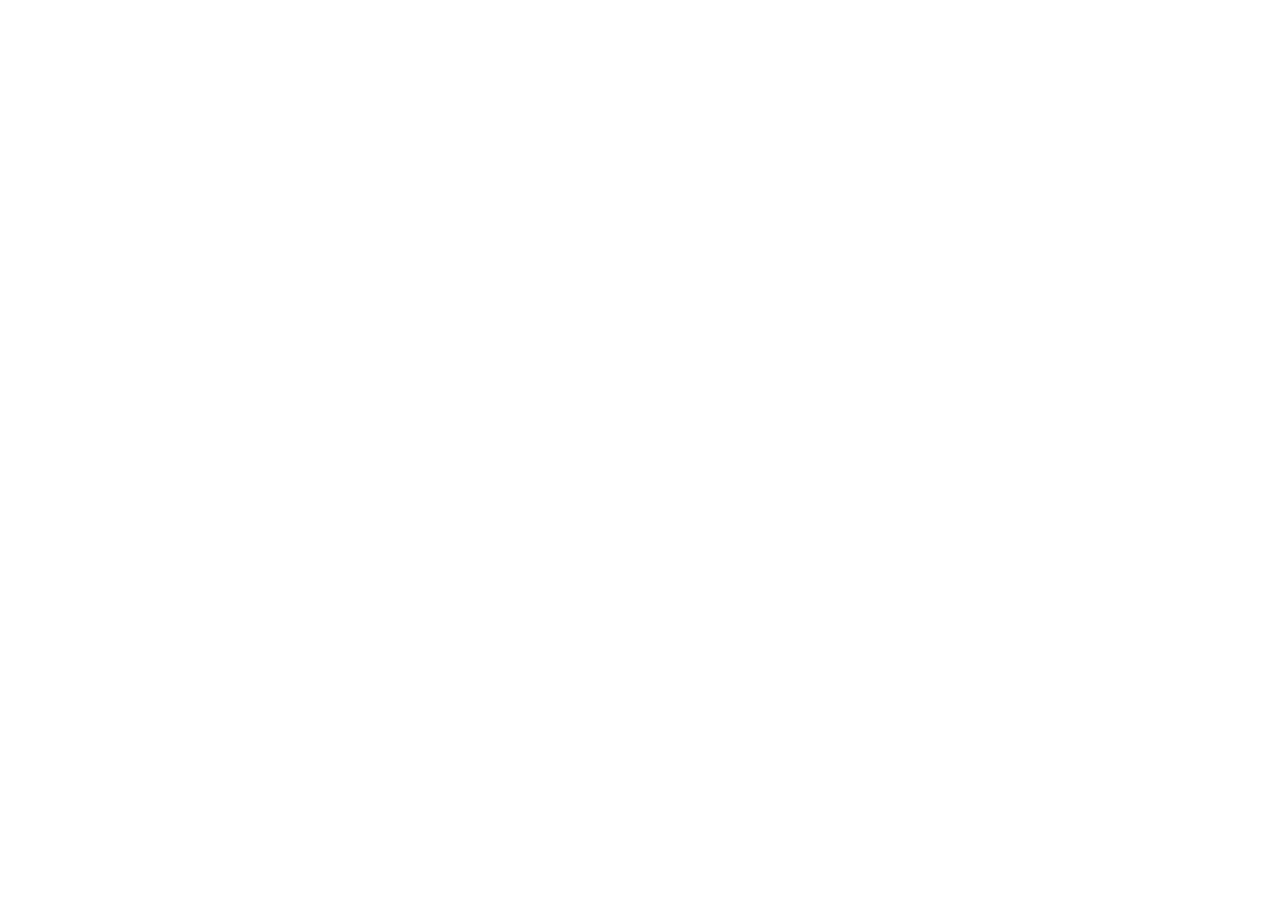
==== commit 37a882a8: "Restore protected live facilitator board using same-origin team connections" ====
--- a/index.html
+++ b/index.html
@@ -18,7 +18,7 @@
 </head>
 <body>
 <a class="skip" href="#main">Skip to game</a>
-<header class="site-head"><div class="head-inner"><a href="#hub" class="wordmark" aria-label="ITCILO Labour Dispute Games home"><strong>ITCILO</strong><span>Social Dialogue Cluster<br><b>Labour Dispute Games</b></span></a><nav aria-label="Main navigation"><a href="#hub">Games</a><a href="#guide">Quick guide</a><a href="#facilitator">Facilitator review</a><button id="sound" class="icon-btn" aria-pressed="false">Sound off</button></nav></div></header>
+<header class="site-head"><div class="head-inner"><a href="#hub" class="wordmark" aria-label="ITCILO Labour Dispute Games home"><strong>ITCILO</strong><span>Social Dialogue Cluster<br><b>Labour Dispute Games</b></span></a><nav aria-label="Main navigation"><a href="#hub">Games</a><a href="#guide">Quick guide</a><a href="#facilitator">Facilitator</a><button id="sound" class="icon-btn" aria-pressed="false">Sound off</button></nav></div></header>
 <main id="main" tabindex="-1"></main>
 <footer class="site-foot"><div><strong>International Training Centre of the ILO</strong><span>Fictional cases · Learning exercises</span></div><p>These games are learning adaptations, not an official assessment or legal advice. Outcomes and cost indices are illustrative. Fair procedures and access to legal remedies remain important whether or not a settlement is reached.</p></footer>
 <div id="toast" class="toast" role="status" aria-live="polite"></div>
@@ -1213,14 +1213,23 @@
 </script>
 <script>(()=>{
 'use strict';
+const SERVICE='https://labour-dispute-games.darrin-dookie.chatgpt.site';
+const GITHUB='https://darrindookie-itcilo.github.io/Labour-Dispute-Resolution-Games/';
+const HOSTED=location.origin===SERVICE;
+const LOCAL=location.protocol==='file:'||new URLSearchParams(location.search).get('practice')==='1';
+if(!HOSTED&&!LOCAL){location.replace(SERVICE+'/games.html'+location.search+location.hash);return;}
+const API='';
+const SITE=SERVICE+'/games.html';
 const $=id=>document.getElementById(id), main=$('main');
 const e=value=>String(value??'').replace(/[&<>"']/g,c=>({'&':'&amp;','<':'&lt;','>':'&gt;','"':'&quot;',"'":'&#39;'}[c]));
 const load=(key,fallback)=>{try{return JSON.parse(localStorage.getItem(key))??fallback;}catch{return fallback;}};
 let storageOK=true;
 const save=(key,value)=>{try{localStorage.setItem(key,JSON.stringify(value));}catch{storageOK=false;}};
-let practices=load('ldg-practice-v2',{}),imports=load('ldg-imports-v2',[]);
-let ui={mode:'practice',game:'diagnostic',selected:'',reason:'',confidence:'sure',busy:false,error:'',projector:false,setupCount:13,sound:false,openDetails:new Set()};
-try{const p=JSON.parse(sessionStorage.getItem('ldg-pointer-v2'));if(p?.mode==='practice'&&['diagnostic','escalation'].includes(p.game))ui.game=p.game;sessionStorage.removeItem('ldg-admin-v2');sessionStorage.removeItem('ldg-room-v2');}catch{}
+let practices=load('ldg-practice-v2',{}), connections=load('ldg-connections-v2',[]), imports=load('ldg-imports-v2',[]);
+let adminToken='';try{adminToken=sessionStorage.getItem('ldg-admin-v2')||'';}catch{}
+let ui={mode:'practice',game:'diagnostic',live:null,selected:'',reason:'',confidence:'sure',busy:false,error:'',offline:false,boardError:'',board:null,rooms:[],roomCode:'',projector:false,setupCount:13,adminGame:'diagnostic',standings:null,sound:false,create:{name:'22 October · Session 10',game:'diagnostic',count:13,scenario:'all',startStage:0,minutes:15},openDetails:new Set()};
+try{const p=JSON.parse(sessionStorage.getItem('ldg-pointer-v2'));if(p){ui.mode=p.mode;ui.game=p.game;ui.live=connections.find(c=>c.team.id===p.id)||null;}ui.roomCode=sessionStorage.getItem('ldg-room-v2')||'';}catch{}
+if(!HOSTED){ui.mode='practice';ui.live=null;adminToken='';}
 const fmt=seconds=>{seconds=Math.max(0,Math.floor(seconds||0));return String(Math.floor(seconds/60)).padStart(2,'0')+':'+String(seconds%60).padStart(2,'0');};
 const testTeamName=name=>/^(?:qa(?:[\s_-]|\d|$)|test(?:[\s_-]|\d|$)|deployment[\s_-]+check(?:[\s_-]|\d|$))/i.test(String(name||'').trim());
 const defaultTeam=name=>name&&!testTeamName(name)?name:'Team 1';
@@ -1228,39 +1237,55 @@
 const principle=id=>DATA.PRINCIPLES.find(p=>p.id===id);
 const card=id=>DATA.CARDS.find(p=>p.id===id);
 const symptom=ref=>DATA.SYMPTOMS.find(p=>p.ref===ref);
-const active=()=>practices[ui.game];
+const active=()=>ui.mode==='live'?ui.live?.team.state:practices[ui.game];
 const button=(action,label,cls='btn',extra='')=>`<button class="${cls}" data-action="${action}" ${extra}>${label}</button>`;
-const disabled=()=>ui.busy;
-const no=condition=>condition?' disabled':'';
+const disabled=()=>ui.busy||!!ui.live?.pending&&ui.mode==='live'||ui.mode==='live'&&ui.live?.room.status!=='open';
+const no=(condition)=>condition?' disabled':'';
 function persist(){
  const saved=load('ldg-practice-v2',{});
  for(const [game,state] of Object.entries(practices)){const prior=saved[game];if(!prior||(state.updatedAt||state.startedAt)>=(prior.updatedAt||prior.startedAt))saved[game]=state;}
  practices=saved;save('ldg-practice-v2',saved);
- try{sessionStorage.setItem('ldg-pointer-v2',JSON.stringify({mode:'practice',game:ui.game}));}catch{}
+ if(ui.live){
+  const latest=load('ldg-connections-v2',[]),i=latest.findIndex(c=>c.team.id===ui.live.team.id),prior=latest[i];
+  if(i<0)latest.push(ui.live);
+  else if(ui.live.team.revision>prior.team.revision||ui.live.team.revision===prior.team.revision&&(ui.live.pending||!prior.pending))latest[i]=ui.live;
+  connections=latest;save('ldg-connections-v2',latest);
+ }
+ try{sessionStorage.setItem('ldg-pointer-v2',JSON.stringify({mode:ui.mode,game:ui.game,id:ui.live?.team.id}));}catch{}
 }
 let toastTimeout, audio;
 function toast(msg){$('toast').textContent=msg;$('toast').classList.add('visible');clearTimeout(toastTimeout);toastTimeout=setTimeout(()=>$('toast').classList.remove('visible'),4200);}
 function tone(good){if(!ui.sound)return;try{audio??=new (window.AudioContext||window.webkitAudioContext)();audio.resume();const o=audio.createOscillator(),g=audio.createGain();o.connect(g);g.connect(audio.destination);o.type='sine';o.frequency.value=good?620:230;g.gain.setValueAtTime(.045,audio.currentTime);g.gain.exponentialRampToValueAtTime(.001,audio.currentTime+.18);o.start();o.stop(audio.currentTime+.19);}catch{}}
 async function confirmAction(title,copy){const d=$('confirm');$('confirm-title').textContent=title;$('confirm-copy').textContent=copy;d.showModal();return new Promise(resolve=>d.addEventListener('close',()=>resolve(d.returnValue==='ok'),{once:true}));}
+async function api(path,{method='GET',data,token=''}={}){
+ if(!HOSTED)throw Error('Open the live games to connect to your facilitator.');
+ const controller=new AbortController(),timer=setTimeout(()=>controller.abort(),10000);
+ try{const response=await fetch(API+'/api'+path,{method,headers:{...(data?{'Content-Type':'application/json'}:{}),...(token?{Authorization:'Bearer '+token}:{})},body:data?JSON.stringify(data):undefined,signal:controller.signal,credentials:'same-origin'});let value;try{value=await response.json();}catch{throw Error('The results service returned an unexpected response. Try again.');}if(!response.ok){const error=Error(value.error||'The request could not be completed.');error.status=response.status;error.result=value;throw error;}return value;}catch(err){if(err.name==='AbortError')throw Error('The connection timed out. Your saved move can be retried.');if(err instanceof TypeError)throw Error('The results service is unavailable. Check your internet connection.');throw err;}finally{clearTimeout(timer);}
+}
 function route(){return location.hash.slice(1).split('?')[0]||'hub';}
 function go(hash){ui.error='';if(location.hash==='#'+hash){render();}else location.hash=hash;window.scrollTo(0,0);}
 function errHTML(){return ui.error?`<div class="notice warning" role="alert">${e(ui.error)}</div>`:'';}
 function savedHTML(){
- let content='';for(const [game,state] of Object.entries(practices)){if(state?.version===2&&!testTeamName(state.team))content+=button('resume-practice',`Resume ${e(state.team)} · ${gameName(game)}`,'btn secondary small',`data-game="${game}"`);}
+ let content='';
+ for(const [game,state] of Object.entries(practices)){if(state?.version===2&&!testTeamName(state.team))content+=button('resume-practice',`Resume ${e(state.team)} · ${gameName(game)}`,'btn secondary small',`data-game="${game}"`);}
+ for(const c of (HOSTED?connections:[]).filter(c=>c?.team&&c?.room&&!testTeamName(c.team.name)).slice(-4)){content+=button('resume-live',`Resume ${e(c.team.name)} · ${e(c.room.code)}`,'btn secondary small',`data-id="${e(c.team.id)}"`);}
  return `<section class="saved-games" aria-label="Saved games">${content?`<div class="saved-grid">${content}</div>`:''}<div class="saved-controls">${button('clear-saved','Clear saved games','btn secondary small')}<span class="small muted">On this device only. Test and QA names are hidden.</span></div></section>`;
 }
 function clearSavedGames(){
- practices={};clearChoice();save('ldg-practice-v2',{});save('ldg-connections-v2',[]);
+ practices={};connections=[];ui.live=null;ui.mode='practice';clearChoice();
+ save('ldg-practice-v2',{});save('ldg-connections-v2',[]);
  try{sessionStorage.removeItem('ldg-pointer-v2');localStorage.setItem('ldg-saved-cleared-v2',crypto.randomUUID());}catch{storageOK=false;}
 }
+
 function hub(){
- const oldLink=new URLSearchParams(location.search).has('room');
- return `${errHTML()}${oldLink?'<div class="notice">Live sessions are switched off. Start a game below; results save on this device.</div>':''}<section class="hero"><div><p class="eyebrow">Industrial relations · Team challenges</p><h1>Every dispute has a turning point.</h1><p class="lead">Find the weakness in a national system. Then stop a workplace dispute before it grows. Two games. One conversation worth having.</p><div class="hero-label">22 OCTOBER 2026 · TURIN · FKE</div></div><div class="case-art" aria-hidden="true"><div class="art-sheet"><span>NATIONAL SYSTEM</span><b>13</b><span>PRINCIPLES TO TEST</span><div class="line"></div><div class="line" style="width:70%"></div></div><div class="art-sheet front"><span>WORKPLACE DISPUTE</span><b>11</b><span>MOVES IN YOUR HAND</span><div class="line"></div><div class="seal">Choose your moment.</div></div></div></section>${savedHTML()}<div class="grid-two"><article class="game-card"><div class="accent"></div><div class="body"><div class="card-top"><span class="tag">Session 10 · National systems</span><span class="game-num">01</span></div><h2>The Diagnostic</h2><p>A missing case file. A 400 km journey. An arbitrator with a connection. Diagnose the principle each fictional case puts at risk.</p><div class="tags"><span class="tag">18 case files</span><span class="tag">2 lifelines</span><span class="tag">10–18 min</span></div><a class="btn" href="#diagnostic">Open the case file <span aria-hidden="true">→</span></a></div></article><article class="game-card teal"><div class="accent"></div><div class="body"><div class="card-top"><span class="tag">Session 11 · Workplace systems</span><span class="game-num">02</span></div><h2>Stop the Escalation</h2><p>A roster, a dismissal, a restructure. Read the room, play your intervention and keep the cost of each dispute as low as you can.</p><div class="tags"><span class="tag">3 disputes</span><span class="tag">11 move cards</span><span class="tag">12–20 min</span></div><a class="btn" href="#escalation">Choose your moves <span aria-hidden="true">→</span></a></div></article></div><section class="panel section"><p class="eyebrow">Ready for the room · No account needed</p><h2>One team. One device.</h2><p class="section">Choose a game, discuss each decision and compare your scores out loud. Your progress stays on this device. Download the result to keep it or share it with your facilitator.</p><p class="small muted section"><a href="#facilitator">Facilitator review</a> compares downloaded team reports on your device. Nothing is sent to a results service.</p></section><div class="section small muted">Three teams of three work well. Compare your reasoning as well as your score. <a href="#guide">Read the quick guide</a>.</div>`;
+ const room=new URLSearchParams(location.search).get('room')||'';
+ return `${errHTML()}<section class="hero"><div><p class="eyebrow">Industrial relations · Team challenges</p><h1>Every dispute has a turning point.</h1><p class="lead">Find the weakness in a national system. Then stop a workplace dispute before it grows. Two games. One conversation worth having.</p><div class="hero-label">22 OCTOBER 2026 · TURIN · FKE</div></div><div class="case-art" aria-hidden="true"><div class="art-sheet"><span>NATIONAL SYSTEM</span><b>13</b><span>PRINCIPLES TO TEST</span><div class="line"></div><div class="line" style="width:70%"></div></div><div class="art-sheet front"><span>WORKPLACE DISPUTE</span><b>11</b><span>MOVES IN YOUR HAND</span><div class="line"></div><div class="seal">Choose your moment.</div></div></div></section>${savedHTML()}<div class="grid-two"><article class="game-card"><div class="accent"></div><div class="body"><div class="card-top"><span class="tag">Session 10 · National systems</span><span class="game-num">01</span></div><h2>The Diagnostic</h2><p>A missing case file. A 400 km journey. An arbitrator with a connection. Diagnose the principle each fictional case puts at risk.</p><div class="tags"><span class="tag">18 case files</span><span class="tag">2 lifelines</span><span class="tag">10–18 min</span></div><a class="btn" href="#diagnostic">Open the case file <span aria-hidden="true">→</span></a></div></article><article class="game-card teal"><div class="accent"></div><div class="body"><div class="card-top"><span class="tag">Session 11 · Workplace systems</span><span class="game-num">02</span></div><h2>Stop the Escalation</h2><p>A roster, a dismissal, a restructure. Read the room, play your intervention and keep the cost of each dispute as low as you can.</p><div class="tags"><span class="tag">3 disputes</span><span class="tag">11 move cards</span><span class="tag">12–20 min</span></div><a class="btn" href="#escalation">Choose your moves <span aria-hidden="true">→</span></a></div></article></div><section class="panel join-panel"><div><p class="eyebrow">Play with the room</p><h2>One team. One device.</h2><p class="muted small">Enter the session code from your facilitator. After you join, your choices, reasons and results appear on the protected facilitator board. Practice rounds stay on this device. Use a different team name for each team.</p></div>${HOSTED?`<form id="join-form" class="join-form"><label>Team name<input name="team" id="join-name" maxlength="40" value="Team 1" placeholder="e.g. Table 2" required autocomplete="off"></label><label>Session code<input name="room" id="join-room" maxlength="8" value="${e(room.toUpperCase())}" placeholder="8 characters" required autocapitalize="characters" spellcheck="false" autocomplete="off"></label><button class="btn" ${no(ui.busy)}>Join session</button><p class="join-note">No participant account needed. Practice games save on your device.</p></form>`:`<a class="btn" href="${SITE}">Open live sessions</a>`}</section><div class="section small muted">${HOSTED?`<p><a href="${GITHUB}?practice=1#hub">Continue an earlier GitHub practice game</a></p>`:''}Three teams of three work well. Compare your reasoning as well as your score. <a href="#guide">Read the quick guide</a>.</div>`;
 }
-function setup(game){const dx=game==='diagnostic';return `<a class="back" href="#hub">← All games</a><section class="panel setup"><p class="eyebrow">${dx?'Game 01 · National system diagnosis':'Game 02 · Workplace intervention'}</p><h1>${gameName(game)}</h1><p class="lead">${dx?'Choose the principle most directly at risk. Each correct answer earns two points, or one after a lifeline. Both defensible answers are accepted in the ambiguous case.':'Discuss the dispute, choose one intervention and lock it in. A move may resolve it, hold it or allow it to advance. Every card can be used once per dispute.'}</p>${errHTML()}<form id="practice-form" data-game="${game}"><div class="fields"><label>Team name<input name="team" maxlength="40" value="${e(defaultTeam(practices[game]?.team))}" placeholder="e.g. Table 1" required autocomplete="off"></label><label>Case order code<input name="seed" maxlength="40" value="workshop-2026" autocomplete="off"><small>Use the same code and settings for a fair comparison.</small></label>${dx?`<div class="wide"><span class="field-title">How many case files?</span><div class="choice-row">${[8,13,18].map(n=>button('setup-count',`<b>${n} cases</b><span>${n===8?'Quick round':n===13?'All 13 principles':'The full case file'}</span>`,'choice',`type="button" data-count="${n}" aria-pressed="${ui.setupCount===n}"`)).join('')}</div></div>`:`<label>Dispute<select name="scenario"><option value="all">All three · Campaign</option>${DATA.SCENARIOS.map(s=>`<option value="${s.id}">${s.name}</option>`).join('')}</select></label><label>Start at<select name="startStage"><option value="0">Stage 1 · First warning</option><option value="2">Stage 3 · Formal dispute</option><option value="4">Stage 5 · Last chance</option></select></label>`}</div><div class="rules"><div class="rule"><b>1. Discuss</b>Agree what the problem is before clicking.</div><div class="rule"><b>2. Commit</b>Select a ${dx?'principle':'card'} and lock it in.</div><div class="rule"><b>3. Compare</b>Use the feedback to explain your reasoning.</div></div><div class="actions"><button class="btn" type="submit">Start ${dx?'diagnosing':'the challenge'} →</button></div></form><p class="small muted section">${dx?'The 13-case mode includes one case for every principle. The full mode includes all 18 cases.':'The cost index is a game device, not a financial estimate. A sound process can be valuable even when the parties do not settle.'} Your progress saves on this device. Download your result to keep it or give it to your facilitator.</p></section>`;}
-function gameChrome(s){const st=summary(DATA,s);
- return `<div class="game-top"><div><p class="eyebrow">Practice · Saved on this device</p><h1>${gameName(s.game)}</h1></div><div class="actions" style="margin:0"><span class="connection"><i class="dot"></i>Local practice</span>${button('pause-home','Pause & return','btn secondary small')}</div></div>${errHTML()}${!storageOK?'<div class="notice warning">Browser storage is unavailable. Export your result before closing this page.</div>':''}<div class="hud"><div class="stat team"><small>Team</small><b>${e(s.team)}</b></div><div class="stat"><small>${s.game==='diagnostic'?'Learning points':'Dispute'}</small><b>${s.game==='diagnostic'?s.score+' / '+st.max:(s.scenarioIndex+1)+' / '+s.scenarios.length}</b></div><div class="stat"><small>${s.game==='diagnostic'?'Case file':'Cost exposure'}</small><b>${s.game==='diagnostic'?(s.index+1)+' / '+s.deck.length:(s.feedback?.cost??costFor(DATA,s))}</b></div><div class="stat"><small>Elapsed</small><b data-elapsed>${fmt(st.elapsed)}</b></div></div>`;
+function setup(game){const dx=game==='diagnostic';return `<a class="back" href="#hub">← All games</a><section class="panel setup"><p class="eyebrow">${dx?'Game 01 · National system diagnosis':'Game 02 · Workplace intervention'}</p><h1>${gameName(game)}</h1><p class="lead">${dx?'Choose the principle most directly at risk. Each correct answer earns two points, or one after a lifeline. Both defensible answers are accepted in the ambiguous case.':'Discuss the dispute, choose one intervention and lock it in. A move may resolve it, hold it or allow it to advance. Every card can be used once per dispute.'}</p>${errHTML()}<form id="practice-form" data-game="${game}"><div class="fields"><label>Team name<input name="team" maxlength="40" value="${e(defaultTeam(practices[game]?.team))}" placeholder="e.g. Table 1" required autocomplete="off"></label><label>Case order code<input name="seed" maxlength="40" value="workshop-2026" autocomplete="off"><small>Use the same code and settings for a fair comparison.</small></label>${dx?`<div class="wide"><span class="field-title">How many case files?</span><div class="choice-row">${[8,13,18].map(n=>button('setup-count',`<b>${n} cases</b><span>${n===8?'Quick round':n===13?'All 13 principles':'The full case file'}</span>`,'choice',`type="button" data-count="${n}" aria-pressed="${ui.setupCount===n}"`)).join('')}</div></div>`:`<label>Dispute<select name="scenario"><option value="all">All three · Campaign</option>${DATA.SCENARIOS.map(s=>`<option value="${s.id}">${s.name}</option>`).join('')}</select></label><label>Start at<select name="startStage"><option value="0">Stage 1 · First warning</option><option value="2">Stage 3 · Formal dispute</option><option value="4">Stage 5 · Last chance</option></select></label>`}</div><div class="rules"><div class="rule"><b>1. Discuss</b>Agree what the problem is before clicking.</div><div class="rule"><b>2. Commit</b>Select a ${dx?'principle':'card'} and lock it in.</div><div class="rule"><b>3. Compare</b>Use the feedback to explain your reasoning.</div></div><div class="actions"><button class="btn" type="submit">Start ${dx?'diagnosing':'the challenge'} →</button></div></form><p class="small muted section">${dx?'The 13-case mode includes one case for every principle. The full mode includes all 18 cases.':'The cost index is a game device, not a financial estimate. A sound process can be valuable even when the parties do not settle.'} Practice runs on this device; join a session from the home page to share with your facilitator.</p></section>`;}
+function gameChrome(s){const st=summary(DATA,s),live=ui.mode==='live',r=ui.live?.room;
+ return `<div class="game-top"><div><p class="eyebrow">${live?'Live session · '+e(r.code):'Practice · Saved on this device'}</p><h1>${gameName(s.game)}</h1></div><div class="actions" style="margin:0"><span class="connection"><i class="dot"></i>${live?(ui.offline?'Reconnecting':'Connected'):'Local practice'}</span>${button('pause-home','Pause & return','btn secondary small')}</div></div>${errHTML()}${!storageOK?'<div class="notice warning">Browser storage is unavailable. Export your result before closing this page.</div>':''}${live&&r.status!=='open'?`<div class="notice warning">${r.status==='paused'?'The facilitator has paused this session. Take a moment to compare your reasoning.':'This session is closed. You can review and export your progress.'}</div>`:''}${live&&ui.live.pending?`<div class="notice warning">Your move is saved on this device and is waiting to be confirmed by the results service. ${button('retry','Retry saved move','btn secondary small')}</div>`:''}<div class="hud"><div class="stat team"><small>Team</small><b>${e(s.team)}</b></div><div class="stat"><small>${s.game==='diagnostic'?'Learning points':'Dispute'}</small><b>${s.game==='diagnostic'?s.score+' / '+st.max:(s.scenarioIndex+1)+' / '+s.scenarios.length}</b></div><div class="stat"><small>${s.game==='diagnostic'?'Case file':'Cost exposure'}</small><b>${s.game==='diagnostic'?(s.index+1)+' / '+s.deck.length:(s.feedback?.cost??costFor(DATA,s))}</b></div><div class="stat"><small>${live?'Room timer':'Elapsed'}</small><b ${live?'data-room-clock':'data-elapsed'}>${live?fmt(roomSeconds(r)):fmt(st.elapsed)}</b></div></div>`;
 }
+function roomSeconds(r){return Math.max(0,((r.deadline?r.deadline-Date.now():r.remaining)||0)/1000);}
 function reasonBlock(){return `<div class="commit"><label>Our reason <small>(optional)</small><textarea id="reason" maxlength="500" placeholder="Which detail makes this your best choice?">${e(ui.reason)}</textarea></label></div>`;}
 function diagnostic(s){const c=symptom(s.deck[s.index]),answered=s.phase==='feedback';return gameChrome(s)+`<div class="progress" aria-label="Cases completed"><i style="width:${s.log.length/s.deck.length*100}%"></i></div><div class="case-layout"><section class="panel case-content fade-in"><div class="case-stamp"><p class="eyebrow">Case file ${e(c.ref)}</p><span class="tag">${answered?'Decision recorded':'Choose one principle'}</span></div><h2 class="case-prompt">${e(c.text)}</h2><div class="principles" role="group" aria-label="Effectiveness principles">${DATA.PRINCIPLES.map(p=>{const correct=answered&&c.answer.includes(p.id),incorrect=answered&&s.feedback.picked===p.id&&!correct;return button('select-principle',`<em>${String(p.n).padStart(2,'0')}</em><span>${e(p.name)}${correct?' ✓':''}${incorrect?' ×':''}</span>`,'principle'+(ui.selected===p.id&&!answered?' selected':'')+(correct?' correct':'')+(incorrect?' incorrect':''),`data-choice="${p.id}" aria-pressed="${(answered?s.feedback.picked===p.id:ui.selected===p.id)}" ${no(answered||s.disabled.includes(p.id)||disabled())}`);}).join('')}</div>${answered?dxFeedback(s,c):`${reasonBlock()}<div class="confidence"><label><input type="radio" name="confidence" value="sure" ${ui.confidence==='sure'?'checked':''}>We agree</label><label><input type="radio" name="confidence" value="discussing" ${ui.confidence==='discussing'?'checked':''}>Still debating</label></div><div class="lock-row">${button('commit-dx','Lock in our diagnosis →','btn',no(!ui.selected||disabled()))}${button('hint',s.hinted?'Lifeline used':`Narrow it down · ${s.lifelines} left`,'btn secondary hint-button',no(s.hinted||!s.lifelines||disabled()))}</div>`}</section><aside class="side-note"><h3>Read the symptom</h3><p>More than one principle can be relevant. Choose the one most directly illustrated by the details.</p><ol><li>Separate structural influence from bias in a particular case.</li><li>Separate speed from how resources are used.</li><li>Ask what would actually need to change.</li></ol>${s.bestStreak>1?`<hr class="divider"><p><strong>${s.bestStreak} correct in a row</strong><br>Your longest streak so far.</p>`:''}</aside></div>`;}
 function dxFeedback(s,c){const f=s.feedback,names=c.answer.map(id=>principle(id).name).join(' or ');return `<div class="feedback ${f.right?'good':'bad'}" role="region" aria-labelledby="feedback-title"><h3 id="feedback-title" tabindex="-1">${f.right?`Correct · +${f.points} ${f.points===1?'point':'points'}`:'A different diagnosis'}</h3><p>${f.right?'Accepted answer:':'You chose '+e(principle(f.picked).name)+'. The accepted diagnosis is'} <strong>${e(names)}</strong>.</p><p>${e(c.why)}</p>${c.answer.map(id=>`<div class="def"><strong>${e(principle(id).name)}</strong> · ${e(principle(id).def)}</div>`).join('')}${s.streak>=3?`<p class="streak section">${s.streak} correct in a row</p>`:''}</div><div class="actions">${button('next',s.index+1===s.deck.length?'See our report →':'Next case →','btn',no(disabled()))}</div>`;}
@@ -1268,12 +1293,12 @@
 function esFeedback(s,sc){const f=s.feedback,kind=f.kind,good=kind==='resolve',terminal=f.terminal;return `<div class="feedback ${good?'good':kind==='hold'?'hold':'bad'}" role="region" aria-labelledby="feedback-title"><p class="eyebrow">${e(card(f.card).name)}</p><h3 id="feedback-title" tabindex="-1">${good?'Resolved in this case':kind==='hold'?'Held · Not yet resolved':terminal?'It reached the next forum':'The dispute advances'}</h3><p>${e(f.msg)}</p>${terminal&&!good?`<p>${e(sc.fail)}</p>`:''}<div class="def">${good?'Stopped at stage '+(s.stage+1):'Cost exposure now'} · <strong>${f.cost}</strong> cost index${kind==='hold'?' · A holding move adds 2':''}</div></div><div class="actions">${button('next',terminal?(s.scenarioIndex+1===s.scenarios.length?'See our report →':'Next dispute →'):kind==='hold'?'Try another intervention →':'Next stage →','btn',no(disabled()))}</div><p class="small muted section">This round assumes the facts described and the parties’ response in the feedback. Timing and context can make another intervention defensible; bring your argument to the debrief.</p>`;}
 function reviewDX(log){const c=symptom(log.ref);return `<details class="review"><summary><span class="badge ${log.right?'good':'bad'}">${log.points} / 2</span> <strong>${e(log.ref)}</strong> · ${e(principle(log.choice)?.name||log.choice)}${log.hint?' · lifeline':''}${log.confidence==='discussing'?' · debated':''}</summary><div class="review-body"><p>${e(c?.text)}</p><p><strong>Accepted:</strong> ${e(c?.answer.map(id=>principle(id).name).join(' or '))}</p><p>${e(c?.why)}</p>${log.reason?`<p><strong>Your reason:</strong> ${e(log.reason)}</p>`:''}</div></details>`;}
 function reviewES(log){return `<details class="review"><summary><span class="badge ${log.kind==='resolve'?'good':log.kind==='hold'?'hold':'bad'}">${log.kind==='resolve'?'Resolved':log.kind==='hold'?'Held':'Advanced'}</span> ${e(DATA.SCENARIOS.find(s=>s.id===log.scenario)?.name)} · Stage ${log.stage+1} · <strong>${e(card(log.card)?.name)}</strong></summary><div class="review-body"><p>${e(log.msg)}</p><p>Cost exposure: <strong>${log.cost}</strong></p>${log.reason?`<p><strong>Your reason:</strong> ${e(log.reason)}</p>`:''}</div></details>`;}
-function results(s){const st=summary(DATA,s),dx=s.game==='diagnostic',complete=s.phase==='done';return `<a class="back" href="#hub">← All games</a>${errHTML()}<section class="result-hero"><p class="eyebrow">${e(s.team)} · ${complete?'Challenge complete':'Progress report'}</p><h1>${dx?'Your system diagnosis':'Your intervention report'}</h1><div class="big-score">${dx?`${st.score}<span> / ${st.max}</span>`:`${st.cost}<span> cost index</span>`}</div><p>${dx?`${st.correct} of ${st.total} cases diagnosed correctly. Review the choices your team debated.`:`${st.resolved} of ${st.total} disputes resolved in this campaign. Lower cost means the dispute was addressed earlier.`}</p><div class="metrics"><div class="metric"><b>${dx?st.correct:st.resolved}</b>${dx?'Correct diagnoses':'Disputes resolved'}</div><div class="metric"><b>${dx?s.bestStreak:st.progress}</b>${dx?'Longest streak':'Disputes completed'}</div><div class="metric"><b>${fmt(st.elapsed)}</b>Elapsed time</div></div></section>${!dx?`<div class="grid-two">${s.scenarioResults.map(r=>`<div class="panel"><p class="eyebrow">${e(DATA.SCENARIOS.find(sc=>sc.id===r.scenario).name)}</p><h3>${r.resolved?'Resolved · Stage '+(r.stage+1):'Advanced to '+e(DATA.SCENARIOS.find(sc=>sc.id===r.scenario).failureLabel).toLowerCase()}</h3><p class="section mono">${r.cost} cost index · ${r.plays} ${r.plays===1?'card':'cards'} played</p></div>`).join('')}</div>`:''}<section class="panel section"><h2>Take it back to the workplace</h2><ol class="muted">${dx?'<li>Which case produced the most disagreement, and why?</li><li>Where do independence and impartiality, or speediness and accountability, differ?</li><li>Which weakness would you investigate first in your national system, and with what evidence?</li>':'<li>Which intervention did you use at the wrong moment?</li><li>What would make another intervention defensible in the same situation?</li><li>Which preventive mechanism would you strengthen in your own workplace?</li>'}</ol><label>One action our team will take<textarea id="takeaway" maxlength="1500" placeholder="The change, who should act, and one first step…">${e(s.reflection)}</textarea></label><div id="takeaway-status" class="takeaway-status">${s.reflection?'Saved with this result.':'Autosaves as you type.'}</div><div class="actions">${button('export-result','Download our result','btn')}${button('print','Print report','btn secondary')}${button('new-practice','Start another round','btn secondary')}</div><p class="small muted section">This practice result is saved on this device. You can give the downloaded JSON file to your facilitator for comparison.</p></section><section class="section"><h2 style="font-size:25px">Every decision, recorded</h2><div class="review-list">${s.log.map(dx?reviewDX:reviewES).join('')||'<p class="muted">No decisions yet.</p>'}</div></section>`;}
+function results(s){const st=summary(DATA,s),dx=s.game==='diagnostic',complete=s.phase==='done';return `<a class="back" href="#hub">← All games</a>${errHTML()}<section class="result-hero"><p class="eyebrow">${e(s.team)} · ${complete?'Challenge complete':'Progress report'}</p><h1>${dx?'Your system diagnosis':'Your intervention report'}</h1><div class="big-score">${dx?`${st.score}<span> / ${st.max}</span>`:`${st.cost}<span> cost index</span>`}</div><p>${dx?`${st.correct} of ${st.total} cases diagnosed correctly. Review the choices your team debated.`:`${st.resolved} of ${st.total} disputes resolved in this campaign. Lower cost means the dispute was addressed earlier.`}</p><div class="metrics"><div class="metric"><b>${dx?st.correct:st.resolved}</b>${dx?'Correct diagnoses':'Disputes resolved'}</div><div class="metric"><b>${dx?s.bestStreak:st.progress}</b>${dx?'Longest streak':'Disputes completed'}</div><div class="metric"><b>${fmt(st.elapsed)}</b>Elapsed time</div></div></section>${!dx?`<div class="grid-two">${s.scenarioResults.map(r=>`<div class="panel"><p class="eyebrow">${e(DATA.SCENARIOS.find(sc=>sc.id===r.scenario).name)}</p><h3>${r.resolved?'Resolved · Stage '+(r.stage+1):'Advanced to '+e(DATA.SCENARIOS.find(sc=>sc.id===r.scenario).failureLabel).toLowerCase()}</h3><p class="section mono">${r.cost} cost index · ${r.plays} ${r.plays===1?'card':'cards'} played</p></div>`).join('')}</div>`:''}<section class="panel section"><h2>Take it back to the workplace</h2><ol class="muted">${dx?'<li>Which case produced the most disagreement, and why?</li><li>Where do independence and impartiality, or speediness and accountability, differ?</li><li>Which weakness would you investigate first in your national system, and with what evidence?</li>':'<li>Which intervention did you use at the wrong moment?</li><li>What would make another intervention defensible in the same situation?</li><li>Which preventive mechanism would you strengthen in your own workplace?</li>'}</ol><label>One action our team will take<textarea id="takeaway" maxlength="1500" placeholder="The change, who should act, and one first step…">${e(ui.mode==='live'&&ui.live.reflectionDraft!==undefined?ui.live.reflectionDraft:s.reflection)}</textarea></label><div id="takeaway-status" class="takeaway-status">${s.reflection?'Saved with this result.':'Autosaves as you type.'}</div><div class="actions">${button('export-result','Download our result','btn')}${button('print','Print report','btn secondary')}${ui.mode==='practice'?button('new-practice','Start another round','btn secondary'):`${button('standings','Compare teams','btn secondary')}`}</div><p class="small muted section">${ui.mode==='live'?'Your submitted choices and result are saved on the facilitator’s protected board.':'This practice result is saved on this device. You can give the downloaded JSON file to your facilitator for comparison.'}</p></section>${ui.standings?`<section class="panel section"><h2>Team standings</h2>${rankTable(ui.standings.teams,s.game)}</section>`:''}<section class="section"><h2 style="font-size:25px">Every decision, recorded</h2><div class="review-list">${s.log.map(dx?reviewDX:reviewES).join('')||'<p class="muted">No decisions yet.</p>'}</div></section>`;}
 function rankTeams(teams,game){return [...teams].sort((a,b)=>game==='diagnostic'?(b.score-a.score)||(b.correct-a.correct):((b.resolved-a.resolved)||(b.progress-a.progress)||(a.cost-b.cost)));}
-function rankTable(teams,game){if(!teams.length)return '<div class="empty section">Import team reports to compare results.</div>';const ranked=rankTeams(teams.map(t=>t.summary?{...t.summary,name:t.name,id:t.id,updatedAt:t.updatedAt}:t),game);return `<div class="table-wrap"><table><thead><tr><th>Place</th><th>Team</th><th>${game==='diagnostic'?'Points':'Resolved'}</th><th>${game==='diagnostic'?'Cases':'Cost index'}</th><th>Status</th></tr></thead><tbody>${ranked.map((t,i)=>`<tr><td class="rank">${i+1}</td><td class="team-name">${e(t.name)}</td><td class="mono">${game==='diagnostic'?t.score+' / '+t.max:t.resolved+' / '+t.total}</td><td class="mono">${game==='diagnostic'?t.progress+' / '+t.total:t.cost+(t.progress<t.total?' · so far':'')}</td><td><span class="badge ${t.done?'good':''}">${t.done?'Finished':'In progress'}</span>${t.updatedAt?`<br><small>Updated ${new Date(t.updatedAt).toLocaleTimeString([],{hour:'2-digit',minute:'2-digit'})}</small>`:''}</td></tr>`).join('')}</tbody></table></div><p class="small muted section">Compare teams with the same settings. In-progress scores are provisional.${game==='escalation'?' More disputes resolved ranks first; compare cost after teams complete the same disputes.':''} Use the debrief to recognise strong reasoning.</p>`;}
-function guide(){return `<section class="guide"><a class="back" href="#hub">← All games</a><p class="eyebrow">For your training</p><h1>Discuss first. Then play.</h1><p class="lead">Use three teams of three, with one phone or laptop per team. A team name is enough. Each team plays on its own device. Compare scores out loud or import downloaded reports on the facilitator’s device.</p><div class="grid-two section"><section class="panel"><p class="eyebrow">Session 10 · 09:00–10:30</p><h2>The Diagnostic</h2><p>Diagnose 8, 13 or 18 fictional case files against the ILO’s effectiveness principles. The 13-case mode covers each principle once.</p><ol><li>Read the symptom and discuss the strongest diagnosis.</li><li>Select one principle, optionally record a reason, then lock it in.</li><li>Earn 2 points for a correct answer, or 1 after using a lifeline. Wrong answers earn 0. Two lifelines are available.</li><li>One case accepts either speediness or accountability. The feedback explains both.</li></ol><p class="small">Allow 10–18 minutes including discussion. A short version can replace an existing discussion; it is additional time if simply added to the supplied agenda.</p></section><section class="panel"><p class="eyebrow">Session 11 · 11:00–12:30</p><h2>Stop the Escalation</h2><p>Play one dispute or all three. Starting at a later stage creates a harder rescue challenge.</p><ol><li>Read the current stage and choose one of eleven interventions.</li><li>Discuss the tool and the timing, then play it.</li><li>A holding move keeps the same stage and adds 2 to the cost index. An ineffective move advances the dispute.</li><li>Cards reset for the next dispute. Within a dispute, each card can be used only once.</li></ol><p class="small">Allow 12–20 minutes including the debrief. Cost values are illustrative and do not establish that industrial action or litigation is inappropriate.</p></section></div><section class="panel section"><h2>Run the activity</h2><ol><li>Give each team one phone or laptop and open the same game.</li><li>Keep the case order code <strong>workshop-2026</strong> and the same settings for a fair comparison.</li><li>Teams discuss, record a reason if useful and lock in each decision.</li><li>Compare scores and reasoning out loud at the debrief.</li><li>Teams can download their result. Open <a href="#facilitator">Facilitator review</a> and import those JSON files to compare scores and individual decisions on your device.</li></ol><p class="small">Progress stays in the current browser. No sign-in, session code or results service is used. The downloaded HTML file also works offline. Sound is off by default.</p></section><details class="panel section"><summary><strong>The thirteen effectiveness principles</strong></summary><p class="small section">The ILO diagnostic tool uses ten principles for judicial institutions and thirteen for non-judicial institutions. The definitions below are learning paraphrases.</p>${DATA.PRINCIPLES.map(p=>`<p><strong>${p.n}. ${e(p.name)}</strong> — ${e(p.def)}</p>`).join('')}</details><section class="section"><h2 style="font-size:26px">Sources</h2><p class="small section">Case content and interventions adapt the supplied Session 10 and Session 11 materials. ICMS cards reflect the integrated conflict management approach in Session 11; they are not additional ILO instruments.</p><div class="source-list">${DATA.SOURCES.map(s=>`<a href="${e(s.url)}" target="_blank" rel="noopener noreferrer">${e(s.label)} ↗</a>`).join('')}</div></section></section>`;}
-function localStates(){const unique=new Map();for(const s of [...imports,...Object.values(practices)]){if(!s||s.version!==2||testTeamName(s.team))continue;const key=s.game+'|'+s.team+'|'+s.startedAt;const prior=unique.get(key);if(!prior||(s.updatedAt||s.startedAt)>=(prior.updatedAt||prior.startedAt))unique.set(key,s);}return [...unique.values()];}
-function admin(){const states=localStates();return `<section class="${ui.projector?'projector':''}"><div class="game-top"><div><p class="eyebrow">Facilitator review · On this device</p><h1>Make the reasoning visible.</h1></div><div class="actions">${button('projector',ui.projector?'Exit projector view':'Projector view','btn secondary small')}${button('fullscreen','Fullscreen','btn secondary small')}${button('print','Print','btn secondary small')}</div></div><section class="panel details-area"><h2>Bring the team reports together.</h2><p class="section">Ask teams to download their result and give you the JSON file. Import the files here to compare scores and review their reasoning. Reports stay on this device; this page does not receive live updates or send data to a results service.</p><div class="actions"><label class="btn" for="import-results">Import team results</label><input id="import-results" type="file" accept="application/json,.json" multiple hidden>${states.length?button('export-local','Export all reports','btn secondary')+button('export-local-csv','Download CSV','btn secondary'):''}</div><p class="small section">No username or password is needed. Results from practice on this device also appear below. Compare teams using the same settings.</p></section>${states.length?['diagnostic','escalation'].map(game=>{const teams=states.filter(s=>s.game===game);return teams.length?`<section class="panel section"><h2>${gameName(game)}</h2>${rankTable(teams.map(s=>({name:s.team,...summary(DATA,s)})),game)}</section>`:'';}).join(''):'<div class="empty section">No reports yet. Import a team result or play a practice round on this device.</div>'}<section class="details-area section"><h2 style="font-size:26px">Every team, separately</h2>${states.map((s,i)=>`<details class="panel section" data-detail="local-${i}" ${ui.openDetails.has('local-'+i)?'open':''}><summary><strong>${e(s.team)}</strong> · ${gameName(s.game)} · ${s.log.length} decisions</summary><p class="small section">Order code: ${e(s.settings.seed)} · ${s.game==='diagnostic'?s.deck.length+' cases':s.scenarios.length+' disputes · Start stage '+(s.settings.startStage+1)}</p><div class="review-list">${s.log.map(s.game==='diagnostic'?reviewDX:reviewES).join('')||'<p class="muted">No decisions recorded yet.</p>'}</div>${s.reflection?`<div class="notice section"><strong>Team takeaway</strong><br>${e(s.reflection)}</div>`:''}<div class="actions">${button('export-team','Export this team','btn secondary small',`data-index="${i}"`)}</div></details>`).join('')}</section></section>`;}
+function rankTable(teams,game){if(!teams.length)return '<div class="empty section">Waiting for teams to join. Share the session code above.</div>';const ranked=rankTeams(teams.map(t=>t.summary?{...t.summary,name:t.name,id:t.id,updatedAt:t.updatedAt}:t),game);return `<div class="table-wrap"><table><thead><tr><th>Place</th><th>Team</th><th>${game==='diagnostic'?'Points':'Resolved'}</th><th>${game==='diagnostic'?'Cases':'Cost index'}</th><th>Status</th></tr></thead><tbody>${ranked.map((t,i)=>`<tr><td class="rank">${i+1}</td><td class="team-name">${e(t.name)}</td><td class="mono">${game==='diagnostic'?t.score+' / '+t.max:t.resolved+' / '+t.total}</td><td class="mono">${game==='diagnostic'?t.progress+' / '+t.total:t.cost+(t.progress<t.total?' · so far':'')}</td><td><span class="badge ${t.done?'good':''}">${t.done?'Finished':'In progress'}</span>${t.updatedAt?`<br><small>Updated ${new Date(t.updatedAt).toLocaleTimeString([],{hour:'2-digit',minute:'2-digit'})}</small>`:''}</td></tr>`).join('')}</tbody></table></div><p class="small muted section">Compare teams with the same settings. In-progress scores are provisional.${game==='escalation'?' More disputes resolved ranks first; compare cost after teams complete the same disputes.':''} Use the debrief to recognise strong reasoning.</p>`;}
+function guide(){return `<section class="guide"><a class="back" href="#hub">← All games</a><p class="eyebrow">For tomorrow’s training</p><h1>Discuss first. Then play.</h1><p class="lead">Use three teams of three, with one phone or laptop per team. A team name is enough. Participants can play independently or join a live facilitator session.</p><div class="grid-two section"><section class="panel"><p class="eyebrow">Session 10 · 09:00–10:30</p><h2>The Diagnostic</h2><p>Diagnose 8, 13 or 18 fictional case files against the ILO’s effectiveness principles. The 13-case mode covers each principle once.</p><ol><li>Read the symptom and discuss the strongest diagnosis.</li><li>Select one principle, optionally record a reason, then lock it in.</li><li>Earn 2 points for a correct answer, or 1 after using a lifeline. Wrong answers earn 0. Two lifelines are available.</li><li>One case accepts either speediness or accountability. The feedback explains both.</li></ol><p class="small">Allow 10–18 minutes including discussion. A short version can replace an existing discussion; it is additional time if simply added to the supplied agenda.</p></section><section class="panel"><p class="eyebrow">Session 11 · 11:00–12:30</p><h2>Stop the Escalation</h2><p>Play one dispute or all three. Starting at a later stage creates a harder rescue challenge.</p><ol><li>Read the current stage and choose one of eleven interventions.</li><li>Discuss the tool and the timing, then play it.</li><li>A holding move keeps the same stage and adds 2 to the cost index. An ineffective move advances the dispute.</li><li>Cards reset for the next dispute. Within a dispute, each card can be used only once.</li></ol><p class="small">Allow 12–20 minutes including the debrief. Cost values are illustrative and do not establish that industrial action or litigation is inappropriate.</p></section></div><section class="panel section"><h2>Run a live team session</h2><ol><li>Open <a href="#facilitator">Facilitator</a> and sign in with your facilitator credentials.</li><li>Create a session for the chosen game, with a duration and settings.</li><li>Share its participant link or eight-character code. Each team joins on one device.</li><li>Use Projector view to show the board. Pause everyone, add 30 seconds or close the session from the facilitator controls.</li><li>Review every team’s choices and reasons separately, then export the session. Restarting a team saves its previous attempt.</li></ol><p class="small">Live sessions need internet access. Moves are saved on the team device before transmission and retried after an interrupted connection. Practice can be played from the downloaded HTML file without internet. Sound is off by default.</p></section><details class="panel section"><summary><strong>The thirteen effectiveness principles</strong></summary><p class="small section">The ILO diagnostic tool uses ten principles for judicial institutions and thirteen for non-judicial institutions. The definitions below are learning paraphrases.</p>${DATA.PRINCIPLES.map(p=>`<p><strong>${p.n}. ${e(p.name)}</strong> — ${e(p.def)}</p>`).join('')}</details><section class="section"><h2 style="font-size:26px">Sources</h2><p class="small section">Case content and interventions adapt the supplied Session 10 and Session 11 materials. ICMS cards reflect the integrated conflict management approach in Session 11; they are not additional ILO instruments.</p><div class="source-list">${DATA.SOURCES.map(s=>`<a href="${e(s.url)}" target="_blank" rel="noopener noreferrer">${e(s.label)} ↗</a>`).join('')}</div></section></section>`;}
+function login(){if(!HOSTED)return `<section class="panel login-panel"><h1>Protected facilitator view</h1><p class="section">Open the live games and sign in with your facilitator credentials.</p><a class="btn" href="${SITE}#facilitator">Open secure facilitator sign-in</a></section>`;return `<a class="back" href="#hub">← All games</a><section class="panel login-panel"><p class="eyebrow">Protected facilitator access</p><h1>The room, at a glance.</h1><p class="lead" style="font-size:16px">Create sessions, follow teams and review every decision from one board.</p>${errHTML()}<form id="login-form"><label>Username<input id="login-email" name="email" type="email" required autocomplete="username" spellcheck="false"></label><label>Password<input id="login-password" name="password" type="password" required autocomplete="current-password"></label><div class="actions"><button class="btn" ${no(ui.busy)}>${ui.busy?'Signing in…':'Sign in'}</button></div></form><p class="small section">Your email and password are sent over HTTPS to <span class="service-address">labour-dispute-games.darrin-dookie.chatgpt.site</span>, the results service in Darrin Dookie’s ChatGPT Sites project. The service checks the password against a stored hash; it does not store the password itself. Participant games do not require sign-in.</p></section>`;}
+function admin(){if(!adminToken)return login();const c=ui.create,b=ui.board,r=b?.room;return `<section class="${ui.projector?'projector':''}"><div class="game-top"><div class="board-intro"><p class="eyebrow">Facilitator board</p><h1>Make the reasoning visible.</h1></div><div class="actions" style="margin:0">${button('projector',ui.projector?'Exit projector view':'Projector view','btn secondary small')}${button('fullscreen','Fullscreen','btn secondary small')}${button('logout','Sign out','btn secondary small')}</div></div>${errHTML()}${ui.boardError?`<div class="notice warning" role="alert">${e(ui.boardError)} The board will reconnect automatically.</div>`:''}<details class="panel create-room" ${!ui.rooms.length?'open':''} id="create-panel"><summary><strong>Create a team session</strong></summary><form id="create-form"><div class="fields"><label>Session name<input id="create-name" name="name" maxlength="80" value="${e(c.name)}" required></label><label>Game<select id="create-game" name="game"><option value="diagnostic" ${c.game==='diagnostic'?'selected':''}>The Diagnostic</option><option value="escalation" ${c.game==='escalation'?'selected':''}>Stop the Escalation</option></select></label>${c.game==='diagnostic'?`<label>Case files<select name="count" id="create-count">${[8,13,18].map(n=>`<option value="${n}" ${c.count===n?'selected':''}>${n}${n===13?' · All thirteen principles':''}</option>`).join('')}</select></label>`:`<label>Disputes<select name="scenario" id="create-scenario"><option value="all">All three · Campaign</option>${DATA.SCENARIOS.map(s=>`<option value="${s.id}" ${c.scenario===s.id?'selected':''}>${s.name}</option>`).join('')}</select></label><label>Start at<select name="startStage" id="create-start">${[[0,'Stage 1 · First warning'],[2,'Stage 3 · Formal dispute'],[4,'Stage 5 · Last chance']].map(([n,t])=>`<option value="${n}" ${c.startStage===n?'selected':''}>${t}</option>`).join('')}</select></label>`}<label>Session timer · Minutes<input name="minutes" id="create-minutes" type="number" min="3" max="60" value="${c.minutes}" required></label></div><button class="btn" ${no(ui.busy)}>Create session & get code</button><p class="small section">All teams receive the same cases and settings. A timer reaching zero prompts a debrief; it does not discard answers.</p></form></details>${ui.rooms.length?`<div class="session-list">${ui.rooms.map(room=>button('open-room',`<span class="mono">${e(room.code)} · ${room.teamCount} ${room.teamCount===1?'team':'teams'}</span><b>${e(room.name)}</b><small>${gameName(room.game)} · ${e(room.status)}</small>`,'session-button',`data-code="${e(room.code)}" aria-pressed="${ui.roomCode===room.code}"`)).join('')}</div>`:''}${r?`<section class="board-head"><div><p class="eyebrow">${e(r.name)} · ${gameName(r.game)}</p><div class="room-code">${e(r.code)}</div><small>${r.settings.count&&r.game==='diagnostic'?r.settings.count+' cases':(r.settings.scenario==='all'?'Three disputes':DATA.SCENARIOS.find(s=>s.id===r.settings.scenario)?.name)+' · Start stage '+(r.settings.startStage+1)} · ${e(r.status.toUpperCase())}</small></div><div class="clock-box"><small>ROOM TIMER</small><div class="room-clock" data-admin-clock>${fmt(roomSeconds(r))}</div></div></section><div class="admin-controls"><div class="actions">${button('copy-link','Copy participant link','btn',`data-code="${r.code}"`)}${r.status!=='closed'?button('control',r.status==='paused'?'Resume teams':'Pause teams','btn secondary',`data-control="${r.status==='paused'?'resume':'pause'}" ${no(ui.busy)}`)+button('control','Add 30 seconds','btn secondary',`data-control="extend" ${no(ui.busy)}`)+button('close-room','Close session','btn secondary',no(ui.busy)):''}${button('export-board','Export all responses','btn secondary')}${button('export-csv','Download CSV','btn secondary')}${button('print','Print','btn secondary')}</div><p class="share-link section">Participant link: <a href="${SITE}?room=${r.code}" target="_blank" rel="noopener">${SITE}?room=${r.code}</a></p><p class="small section">The board updates every four seconds. A quiet team remains visible; check their connection if progress stops.</p></div><section class="panel section"><h2>Team standings</h2>${rankTable(b.teams,r.game)}</section><section class="details-area section"><h2 style="font-size:26px">Every team, separately</h2>${b.teams.map(t=>`<details class="panel section" data-detail="${t.id}" ${ui.openDetails.has(t.id)?'open':''}><summary><strong>${e(t.name)}</strong> · ${t.state.log.length} decisions${t.state.phase==='done'?' · Finished':''}</summary><div class="review-list">${t.state.log.map(t.state.game==='diagnostic'?reviewDX:reviewES).join('')||'<p class="muted">No decisions submitted yet.</p>'}</div>${t.state.reflection?`<div class="notice"><strong>Team takeaway</strong><br>${e(t.state.reflection)}</div>`:''}<div class="actions">${button('export-team','Export this team','btn secondary small',`data-id="${t.id}"`)}${button('reset-team','Save attempt & restart','btn secondary small',`data-id="${t.id}" ${no(ui.busy)}`)}</div></details>`).join('')}${b.attempts.length?`<details class="panel section"><summary><strong>${b.attempts.length} saved previous attempts</strong></summary>${b.attempts.map(a=>`<div class="section"><h3 style="font-size:17px">${e(a.state.team)} · ${new Date(a.savedAt).toLocaleString()}</h3><p class="small">${a.state.log.length} decisions saved before restart. Included in the full export.</p></div>`).join('')}</details>`:''}</section>`:`<div class="empty section">${ui.rooms.length?'Select a session to open its board.':'Create your first session, then share its code with the room.'}</div>`}<section class="panel details-area section"><h3>Practice results</h3><p class="small section">If a team played offline, import its downloaded JSON file here. Imported results stay on this facilitator device and are included in a separate export.</p><div class="actions"><label class="btn secondary small" for="import-results">Import team results</label><input id="import-results" type="file" accept="application/json,.json" multiple hidden>${imports.length?button('export-imports','Export imported results','btn secondary small'):''}</div>${imports.length?rankTable(imports.filter(x=>x.game==='diagnostic').map(s=>({name:s.team,...summary(DATA,s)})),'diagnostic')+rankTable(imports.filter(x=>x.game==='escalation').map(s=>({name:s.team,...summary(DATA,s)})),'escalation'):''}</section></section>`;}
 function render(){
  const r=route();document.querySelectorAll('nav a').forEach(a=>a.setAttribute('aria-current',a.hash==='#'+r?'page':'false'));
  document.title=(r==='facilitator'?'Facilitator':r==='play'||r==='result'?gameName(active()?.game||'diagnostic'):'Labour Dispute Games')+' · ITCILO';
@@ -1281,45 +1306,117 @@
  main.querySelectorAll('[data-detail]').forEach(d=>d.addEventListener('toggle',()=>{if(d.open)ui.openDetails.add(d.dataset.detail);else ui.openDetails.delete(d.dataset.detail);}));
  tick();
 }
-function clearChoice(){ui.selected='';ui.reason='';ui.confidence='sure';}
+function clearChoice(){ui.selected='';ui.reason='';ui.confidence='sure';ui.standings=null;}
 function afterMove(){const s=active();ui.busy=false;ui.error='';persist();if(s?.phase==='done')go('result');else{render();if(s?.phase==='feedback'){$('feedback-title')?.focus();}else window.scrollTo(0,0);}}
-async function move(action){if(ui.busy)return;try{practices[ui.game]=advance(DATA,active(),action);if(action.type!=='hint')clearChoice();else if(active().disabled.includes(ui.selected))ui.selected='';if(['answer','play'].includes(action.type))tone(active().feedback?.right??active().feedback?.kind==='resolve');afterMove();}catch(err){ui.error=err.message;render();}}
+async function move(action){
+ if(ui.busy)return;
+ if(ui.mode==='practice'){
+  try{practices[ui.game]=advance(DATA,active(),action);if(action.type!=='hint')clearChoice();else if(active().disabled.includes(ui.selected))ui.selected='';if(['answer','play'].includes(action.type))tone(active().feedback?.right??active().feedback?.kind==='resolve');afterMove();}catch(err){ui.error=err.message;render();}return;
+ }
+ if(ui.live.pending){ui.error='Retry the saved move before making another choice.';render();return;}
+ ui.live.pending={requestId:crypto.randomUUID(),revision:ui.live.team.revision,action};persist();await sendPending();
+}
+async function sendPending(){if(!ui.live?.pending||ui.busy)return;ui.busy=true;render();try{const r=await api('/team/action',{method:'POST',data:ui.live.pending,token:ui.live.token});const actionType=ui.live.pending.action.type;ui.live.room=r.room;ui.live.team=r.team;delete ui.live.pending;ui.offline=false;if(actionType!=='hint')clearChoice();else if(r.team.state.disabled.includes(ui.selected))ui.selected='';if(['answer','play'].includes(actionType))tone(r.team.state.feedback?.right??r.team.state.feedback?.kind==='resolve');afterMove();}catch(err){if(err.result?.team){ui.live.team=err.result.team;ui.live.room=err.result.room;delete ui.live.pending;clearChoice();ui.error=err.message;}else if(err.status&&err.status!==429){delete ui.live.pending;ui.error=err.message;}else{ui.offline=true;ui.error=err.message;}ui.busy=false;persist();render();}}
+async function pullTeam(){if(!ui.live||ui.busy)return;try{const r=await api('/team',{token:ui.live.token});const changed=r.team.revision!==ui.live.team.revision||JSON.stringify(r.room)!==JSON.stringify(ui.live.room)||ui.offline;const reset=r.team.state.startedAt!==ui.live.team.state.startedAt;ui.live.room=r.room;ui.live.team=r.team;ui.offline=false;if(ui.live.pending&&r.team.state.requestIds.includes(ui.live.pending.requestId)){delete ui.live.pending;clearChoice();}if(reset){delete ui.live.pending;clearChoice();toast('The facilitator saved your previous attempt and restarted this team.');}persist();if(changed&&(route()==='play'||route()==='result'))render();}catch{ui.offline=true;}}
+async function loadBoard(force=false){if(!adminToken||ui.busy||!HOSTED)return;try{const list=await api('/rooms',{token:adminToken});ui.rooms=list.rooms;if(!ui.roomCode||!ui.rooms.some(r=>r.code===ui.roomCode))ui.roomCode=ui.rooms[0]?.code||'';let b=null;if(ui.roomCode)b=await api('/room/'+ui.roomCode,{token:adminToken});const signature=JSON.stringify([list.rooms,b?.room,b?.teams.map(t=>[t.id,t.revision]),b?.attempts.length]);const changed=signature!==ui.boardSignature||!!ui.boardError;ui.boardError='';ui.boardSignature=signature;ui.board=b;if((force||changed)&&route()==='facilitator')render();}catch(err){if(err.status===401){adminToken='';try{sessionStorage.removeItem('ldg-admin-v2');}catch{}ui.error=err.message;ui.boardError='';}else ui.boardError=err.message;if(route()==='facilitator')render();}}
+
 function download(name,data,type='application/json'){const blob=new Blob([typeof data==='string'?data:JSON.stringify(data,null,2)],{type});const url=URL.createObjectURL(blob),a=document.createElement('a');a.href=url;a.download=name;document.body.appendChild(a);a.click();a.remove();setTimeout(()=>URL.revokeObjectURL(url),15000);}
 const filename=s=>s.replace(/[^a-z0-9-]/gi,'-').slice(0,60);
 function resultPackage(s){return {format:'labour-dispute-games',version:2,exportedAt:new Date().toISOString(),state:s,summary:summary(DATA,s)};}
 function csvCell(v){let s=String(v??'');if(/^[=+\-@\t\r]/.test(s))s="'"+s;return '"'+s.replace(/"/g,'""')+'"';}
 function boardCSV(b){const rows=[['session','game','team','attempt','case_or_scenario','stage','choice','outcome','points','cost','reason','confidence','takeaway']];const append=(s,label)=>{for(const l of s.log)rows.push([b.room.code,s.game,s.team,label,l.ref||l.scenario,l.stage===undefined?'':l.stage+1,s.game==='diagnostic'?principle(l.choice)?.name:card(l.card)?.name,s.game==='diagnostic'?(l.right?'correct':'incorrect'):l.kind,l.points??'',l.cost??'',l.reason,l.confidence??'',s.reflection]);if(!s.log.length)rows.push([b.room.code,s.game,s.team,label,'','','','','','','','',s.reflection]);};b.teams.forEach(t=>append(t.state,'current'));b.attempts.forEach((a,i)=>append(a.state,'saved-'+(i+1)));return '\uFEFF'+rows.map(r=>r.map(csvCell).join(',')).join('\r\n');}
-async function handleClick(b){const a=b.dataset.action;if(ui.busy)return;
- if(a==='clear-saved'){if(!await confirmAction('Clear saved games on this device?','This removes local practice progress and saved team connections, including hidden QA entries. Download any results you want to keep first. Imported reports are kept.'))return;clearSavedGames();render();toast('Saved games cleared on this device. Imported reports are kept.');return;}
+async function copyLink(code){const link=SITE+'?room='+code;try{await navigator.clipboard.writeText(link);toast('Participant link copied.');}catch{toast('Copy the participant link shown below the controls.');}}
+async function handleClick(b){const a=b.dataset.action;if(ui.busy&&!['pause-home','projector','fullscreen'].includes(a))return;
+ if(a==='clear-saved'){
+  if(!await confirmAction('Clear saved games on this device?','This removes local practice progress and saved team connections, including hidden QA entries. Download any practice results you want to keep first. Live session records, imported reports and facilitator sign-in remain available.'))return;
+  clearSavedGames();render();toast('Saved games cleared on this device. Live session records are unchanged.');return;
+ }
  if(a==='setup-count'){ui.setupCount=Number(b.dataset.count);main.querySelectorAll('[data-action="setup-count"]').forEach(x=>x.setAttribute('aria-pressed',String(x===b)));return;}
- if(a==='resume-practice'){ui.game=b.dataset.game;clearChoice();persist();go('play');return;}
+ if(a==='resume-practice'){ui.mode='practice';ui.game=b.dataset.game;clearChoice();persist();go('play');return;}
+ if(a==='resume-live'){ui.mode='live';ui.live=connections.find(c=>c.team.id===b.dataset.id);ui.game=ui.live.team.state.game;clearChoice();persist();go('play');await pullTeam();return;}
  if(a==='pause-home'){persist();go('hub');return;}
  if(a==='select-principle'||a==='select-move'){ui.selected=b.dataset.choice;main.querySelectorAll(a==='select-principle'?'.principle':'.move').forEach(x=>{x.classList.toggle('selected',x===b);x.setAttribute('aria-pressed',String(x===b));});const commit=main.querySelector('[data-action="'+(a==='select-principle'?'commit-dx':'commit-es')+'"]');if(commit)commit.disabled=false;if($('selection-line'))$('selection-line').textContent='Selected: '+card(ui.selected).name;return;}
  if(a==='commit-dx'){await move({type:'answer',choice:ui.selected,reason:ui.reason,confidence:ui.confidence});return;}
  if(a==='commit-es'){await move({type:'play',choice:ui.selected,reason:ui.reason});return;}
  if(a==='hint'){await move({type:'hint'});return;}
  if(a==='next'){await move({type:'next'});return;}
+ if(a==='retry'){await sendPending();return;}
  if(a==='export-result'){download(filename(active().team)+'-'+active().game+'.json',resultPackage(active()));return;}
  if(a==='new-practice'){ui.game=active().game;go(ui.game);return;}
  if(a==='print'){window.print();return;}
+ if(a==='standings'){try{ui.standings=await api('/scoreboard/'+ui.live.room.code);render();}catch(err){toast(err.message);}return;}
+ if(a==='logout'){try{await api('/logout',{method:'POST',data:{},token:adminToken});}catch{}adminToken='';ui.board=null;ui.rooms=[];try{sessionStorage.removeItem('ldg-admin-v2');}catch{}render();return;}
  if(a==='projector'){ui.projector=!ui.projector;render();return;}
  if(a==='fullscreen'){try{if(document.fullscreenElement)await document.exitFullscreen();else await document.documentElement.requestFullscreen();}catch{toast('Fullscreen is not available in this browser.');}return;}
- if(a==='export-local'){download('team-practice-reports.json',{format:'labour-dispute-games-imports',version:2,states:localStates()});return;}
- if(a==='export-local-csv'){download('team-practice-reports.csv',boardCSV({room:{code:'local-practice'},teams:localStates().map(state=>({state})),attempts:[]}),'text/csv;charset=utf-8');return;}
- if(a==='export-team'){const state=localStates()[Number(b.dataset.index)];if(state)download(filename(state.team)+'-'+state.game+'.json',resultPackage(state));return;}
+ if(a==='open-room'){ui.roomCode=b.dataset.code;ui.board=null;ui.openDetails.clear();try{sessionStorage.setItem('ldg-room-v2',ui.roomCode);}catch{}await loadBoard(true);return;}
+ if(a==='copy-link'){await copyLink(b.dataset.code);return;}
+ if(a==='control'||a==='close-room'){
+  const control=a==='close-room'?'close':b.dataset.control;
+  if(control==='close'&&!await confirmAction('Close this session?','Teams will stop making moves. Their responses and results remain saved, and you can export them.'))return;
+  ui.busy=true;render();try{await api('/room/'+ui.roomCode+'/control',{method:'POST',data:{action:control},token:adminToken});ui.error='';}catch(err){ui.error=err.message;}ui.busy=false;await loadBoard(true);return;
+ }
+ if(a==='reset-team'){
+  const team=ui.board.teams.find(t=>t.id===b.dataset.id);if(!await confirmAction('Restart '+team.name+'?','The current attempt will be saved in the session history. This team will start the same challenge again. Other teams continue.'))return;
+  ui.busy=true;render();try{await api('/room/'+ui.roomCode+'/reset/'+team.id,{method:'POST',data:{},token:adminToken});toast('Previous attempt saved. Team restarted.');}catch(err){ui.error=err.message;}ui.busy=false;await loadBoard(true);return;
+ }
+ if(a==='export-board'){download('session-'+ui.roomCode+'-all-responses.json',{format:'labour-dispute-games-session',version:2,exportedAt:new Date().toISOString(),...ui.board});return;}
+ if(a==='export-csv'){download('session-'+ui.roomCode+'.csv',boardCSV(ui.board),'text/csv;charset=utf-8');return;}
+ if(a==='export-team'){const t=ui.board.teams.find(t=>t.id===b.dataset.id);download(filename(t.name)+'-result.json',resultPackage(t.state));return;}
+ if(a==='export-imports'){download('imported-practice-results.json',{format:'labour-dispute-games-imports',version:2,states:imports});return;}
 }
 main.addEventListener('click',evt=>{const b=evt.target.closest('button[data-action]');if(b&&!b.disabled)handleClick(b).catch(err=>{ui.busy=false;ui.error=err.message;render();});});
-main.addEventListener('submit',async evt=>{evt.preventDefault();const f=evt.target;if(f.id!=='practice-form'||ui.busy)return;const values=new FormData(f),game=f.dataset.game,previous=practices[game];if(previous&&previous.phase!=='done'&&previous.log.length&&!await confirmAction('Start a new practice round?','The previous practice round on this device will be replaced. Download its result first if you want to keep it.'))return;const settings={count:ui.setupCount,seed:String(values.get('seed')||'workshop-2026'),scenario:values.get('scenario')||'all',startStage:Number(values.get('startStage')||0)};ui.game=game;practices[game]=newGame(DATA,game,settings,String(values.get('team')||'Team 1').trim()||'Team 1');clearChoice();persist();go('play');});
-main.addEventListener('input',evt=>{const t=evt.target;if(t.id==='reason')ui.reason=t.value;if(t.id==='takeaway'&&active()){const s=active();s.reflection=t.value;s.updatedAt=Date.now();persist();$('takeaway-status').textContent='Saved on this device.';}});
-function validReport(s){try{return s?.version===2&&['diagnostic','escalation'].includes(s.game)&&typeof s.team==='string'&&s.team.length<=40&&Array.isArray(s.log)&&s.log.length<=200&&s.settings&&typeof s.settings.seed==='string'&&(s.game==='diagnostic'?Array.isArray(s.deck)&&s.deck.every(ref=>!!symptom(ref))&&s.log.every(l=>!!symptom(l.ref)&&!!principle(l.choice)):Array.isArray(s.scenarios)&&Array.isArray(s.scenarioResults)&&s.scenarios.every(id=>DATA.SCENARIOS.some(sc=>sc.id===id))&&s.log.every(l=>!!card(l.card)))&&Number.isFinite(summary(DATA,s).score);}catch{return false;}}
-main.addEventListener('change',async evt=>{const t=evt.target;if(t.name==='confidence')ui.confidence=t.value;if(t.id==='import-results'){let count=0;for(const file of t.files){if(file.size>2*1024*1024){toast('Skipped a file larger than 2 MB.');continue;}try{const data=JSON.parse(await file.text()),states=data.state?[data.state]:data.states||[];for(const s of states){if(!validReport(s))continue;const key=s.team+s.startedAt+s.game,index=imports.findIndex(p=>p.team+p.startedAt+p.game===key);if(index>=0)imports[index]=s;else imports.push(s);count++;}}catch{toast('Could not read '+file.name+'. Use a game result JSON file.');}}save('ldg-imports-v2',imports);render();toast(count?count+' practice results imported.':'No valid team reports found. Choose a downloaded game result JSON file.');}});
+main.addEventListener('submit',async evt=>{
+ evt.preventDefault();const f=evt.target,values=new FormData(f);if(ui.busy)return;
+ if(f.id==='practice-form'){
+  const game=f.dataset.game,previous=practices[game];if(previous&&previous.phase!=='done'&&previous.log.length&&!await confirmAction('Start a new practice round?','The previous practice round on this device will be replaced. Download its result first if you want to keep it.'))return;
+  const settings={count:ui.setupCount,seed:String(values.get('seed')||'workshop-2026'),scenario:values.get('scenario')||'all',startStage:Number(values.get('startStage')||0)};ui.mode='practice';ui.game=game;practices[game]=newGame(DATA,game,settings,String(values.get('team')));clearChoice();persist();go('play');return;
+ }
+ if(f.id==='join-form'){
+  const code=String(values.get('room')||'').trim().toUpperCase(),name=String(values.get('team')||'').trim();if(!/^[A-Z2-9]{8}$/.test(code)){ui.error='Enter the eight-character code shown by your facilitator.';render();return;}
+  const old=connections.find(c=>c.room.code===code&&c.team.name.toLowerCase()===name.toLowerCase());if(old){ui.live=old;ui.mode='live';ui.game=old.team.state.game;clearChoice();persist();go('play');await pullTeam();return;}
+  ui.busy=true;const submit=f.querySelector('button');submit.disabled=true;submit.textContent='Joining…';try{const r=await api('/join',{method:'POST',data:{code,name}});ui.live={token:r.token,room:r.room,team:r.team};ui.mode='live';ui.game=r.team.state.game;clearChoice();ui.error='';persist();go('play');}catch(err){ui.error=err.message;render();}finally{ui.busy=false;render();}return;
+ }
+ if(f.id==='login-form'){
+  ui.busy=true;f.querySelector('button').textContent='Signing in…';f.querySelector('button').disabled=true;try{const r=await api('/login',{method:'POST',data:{email:values.get('email'),password:values.get('password')}});adminToken=r.token;try{sessionStorage.setItem('ldg-admin-v2',adminToken);}catch{}ui.error='';ui.busy=false;render();await loadBoard(true);}catch(err){ui.error=err.message;ui.busy=false;render();}return;
+ }
+ if(f.id==='create-form'){
+  ui.busy=true;render();try{const settings={count:Number(values.get('count')||13),scenario:String(values.get('scenario')||'all'),startStage:Number(values.get('startStage')||0),minutes:Number(values.get('minutes')||15),seed:'workshop-2026'};const r=await api('/rooms',{method:'POST',data:{name:values.get('name'),game:values.get('game'),settings},token:adminToken});ui.roomCode=r.room.code;ui.error='';toast('Session ready. Share the code with your teams.');}catch(err){ui.error=err.message;}ui.busy=false;await loadBoard(true);return;
+ }
+});
+let takeawayTimer;
+main.addEventListener('input',evt=>{
+ const t=evt.target;if(t.id==='reason')ui.reason=t.value;
+ if(t.id==='join-room')t.value=t.value.toUpperCase();
+ if(t.id==='takeaway'){
+  const value=t.value,s=active();if(ui.mode==='practice'){s.reflection=value;s.updatedAt=Date.now();persist();$('takeaway-status').textContent='Saved on this device.';}else{
+   $('takeaway-status').textContent='Saving…';clearTimeout(takeawayTimer);takeawayTimer=setTimeout(async()=>{if(ui.busy||ui.live?.pending){$('takeaway-status')&&($('takeaway-status').textContent='Your text is on this device. Reconnect to save it with the session.');ui.live.reflectionDraft=value;persist();return;}ui.live.reflectionDraft=value;persist();await move({type:'reflection',value});if(!ui.live.pending){delete ui.live.reflectionDraft;persist();}},1000);
+  }
+ }
+ if(t.id.startsWith('create-')){const map={'create-name':'name','create-minutes':'minutes'};if(map[t.id])ui.create[map[t.id]]=t.type==='number'?Number(t.value):t.value;}
+});
+main.addEventListener('change',async evt=>{
+ const t=evt.target;if(t.name==='confidence')ui.confidence=t.value;
+ if(t.id==='create-game'){ui.create.game=t.value;ui.create.name='22 October · Session '+(t.value==='diagnostic'?'10':'11');render();$('create-panel').open=true;}
+ if(t.id==='create-count')ui.create.count=Number(t.value);if(t.id==='create-scenario')ui.create.scenario=t.value;if(t.id==='create-start')ui.create.startStage=Number(t.value);
+ if(t.id==='import-results'){
+  let count=0;for(const file of t.files){if(file.size>2*1024*1024){toast('Skipped a file larger than 2 MB.');continue;}try{const data=JSON.parse(await file.text()),states=data.state?[data.state]:data.states||[];for(const s of states){if(s.version!==2||!['diagnostic','escalation'].includes(s.game)||!Array.isArray(s.log)||s.log.length>200)continue;const key=s.team+s.startedAt+s.game,index=imports.findIndex(p=>p.team+p.startedAt+p.game===key);if(index>=0)imports[index]=s;else imports.push(s);count++;}}catch{toast('Could not read '+file.name+'. Use a game result JSON file.');}}
+  save('ldg-imports-v2',imports);render();toast(count+' practice results imported.');
+ }
+});
 $('sound').addEventListener('click',()=>{ui.sound=!ui.sound;$('sound').textContent=ui.sound?'Sound on':'Sound off';$('sound').setAttribute('aria-pressed',String(ui.sound));if(ui.sound)tone(true);});
-function tick(){const s=active();document.querySelectorAll('[data-elapsed]').forEach(el=>el.textContent=fmt(s?((s.endedAt||Date.now())-s.startedAt)/1000:0));}
+function tick(){const s=active();document.querySelectorAll('[data-elapsed]').forEach(el=>el.textContent=fmt(s?((s.endedAt||Date.now())-s.startedAt)/1000:0));document.querySelectorAll('[data-room-clock]').forEach(el=>el.textContent=fmt(roomSeconds(ui.live.room)));document.querySelectorAll('[data-admin-clock]').forEach(el=>el.textContent=fmt(roomSeconds(ui.board.room)));}
 setInterval(tick,1000);
-window.addEventListener('hashchange',()=>{ui.error='';render();main.focus({preventScroll:true});});
-window.addEventListener('storage',evt=>{if(evt.key!=='ldg-saved-cleared-v2')return;practices=load('ldg-practice-v2',{});clearChoice();try{sessionStorage.removeItem('ldg-pointer-v2');}catch{}if(route()==='play'||route()==='result')go('hub');else render();});
+setInterval(async()=>{if(document.hidden||ui.busy)return;if(route()==='facilitator'&&adminToken){await loadBoard();}else if(ui.mode==='live'&&ui.live&&(route()==='play'||route()==='result')){if(ui.live.pending)await sendPending();else if(ui.live.reflectionDraft!==undefined&&ui.live.reflectionDraft!==ui.live.team.state.reflection){const value=ui.live.reflectionDraft;await move({type:'reflection',value});if(!ui.live.pending){delete ui.live.reflectionDraft;persist();}}else await pullTeam();}},4000);
+window.addEventListener('hashchange',()=>{ui.error='';render();if(route()==='facilitator'&&adminToken)loadBoard(true);main.focus({preventScroll:true});});
+window.addEventListener('online',()=>{if(ui.live?.pending)sendPending();else if(ui.live)pullTeam();});
+window.addEventListener('storage',evt=>{
+ if(evt.key!=='ldg-saved-cleared-v2')return;
+ practices=load('ldg-practice-v2',{});connections=load('ldg-connections-v2',[]);ui.live=null;ui.mode='practice';clearChoice();
+ try{sessionStorage.removeItem('ldg-pointer-v2');}catch{}
+ if(route()==='play'||route()==='result')go('hub');else render();
+});
 window.addEventListener('beforeunload',persist);
-render();
+render();if(route()==='facilitator'&&adminToken)loadBoard(true);if((route()==='play'||route()==='result')&&ui.mode==='live')pullTeam();
 })();
 </script>
 </body></html>
